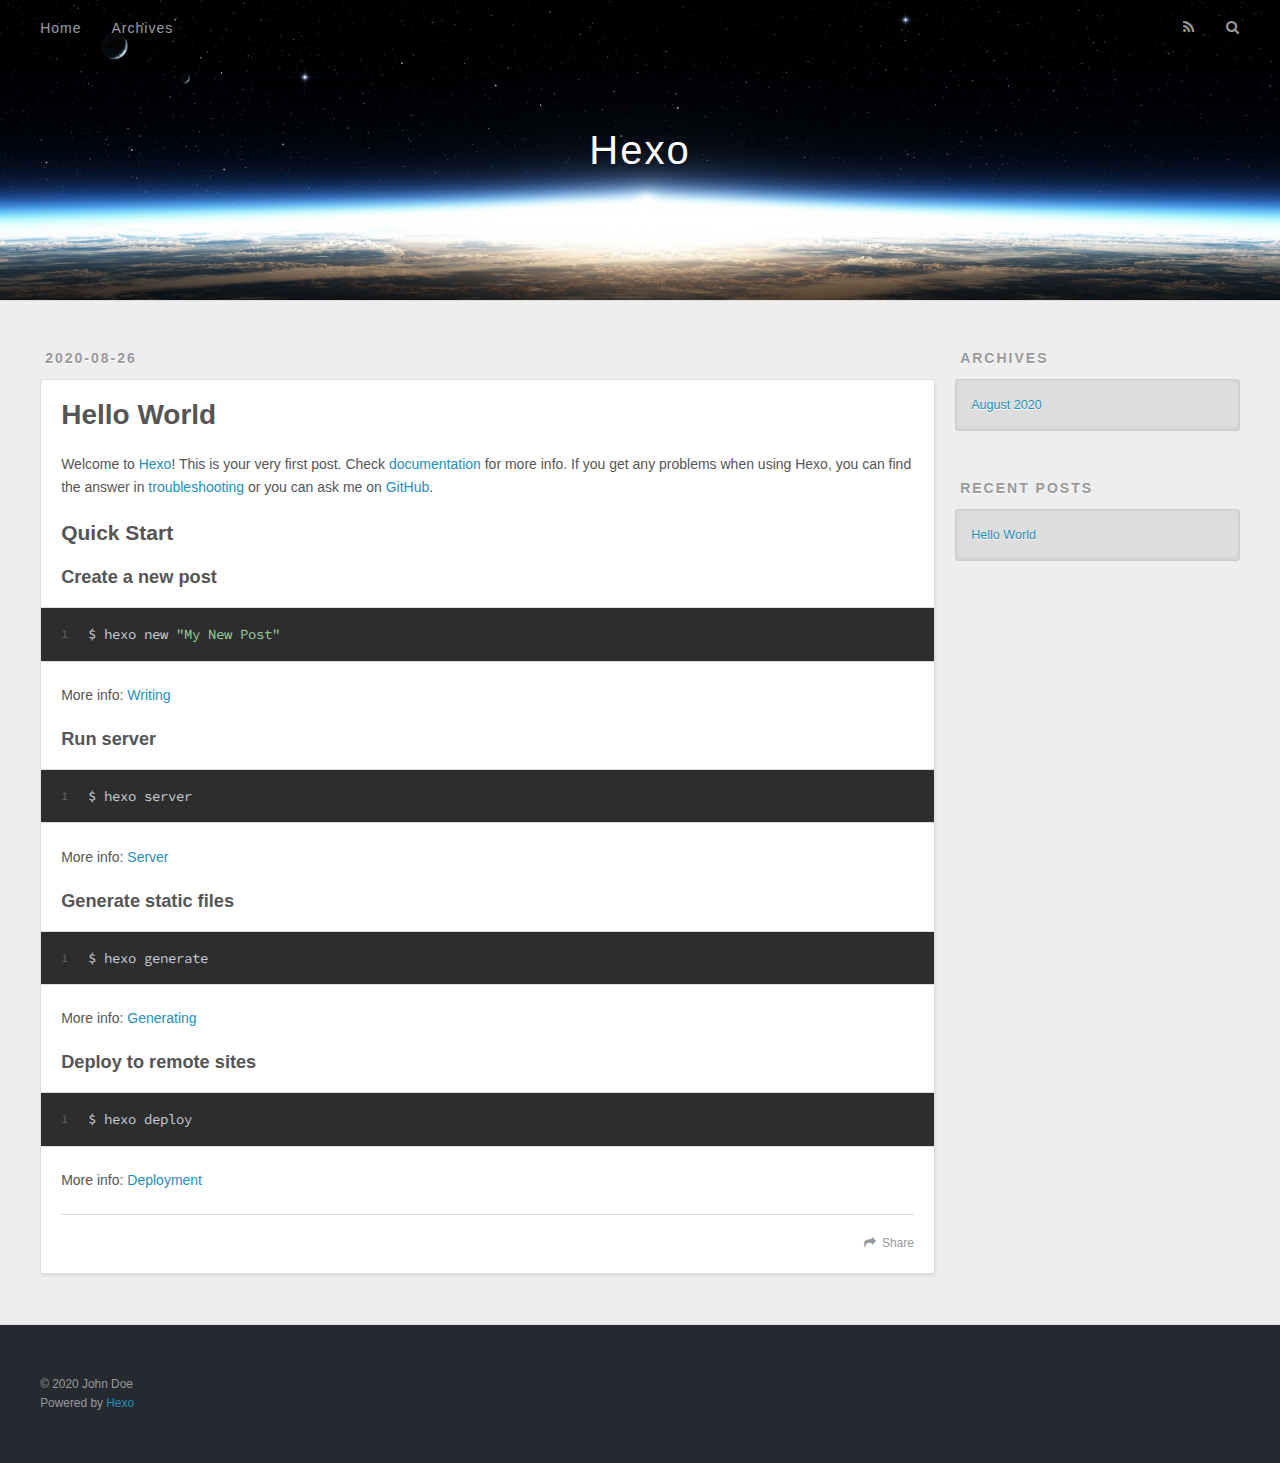
==== index.html @ cd0c2c39 "Site updated: 2020-08-26 20:37:03" ====
<!DOCTYPE html>
<html>
<head>
  <meta charset="utf-8">
  

  
  <title>Hexo</title>
  <meta name="viewport" content="width=device-width, initial-scale=1, maximum-scale=1">
  <meta property="og:type" content="website">
<meta property="og:title" content="Hexo">
<meta property="og:url" content="http://yoursite.com/index.html">
<meta property="og:site_name" content="Hexo">
<meta property="og:locale" content="en_US">
<meta property="article:author" content="John Doe">
<meta name="twitter:card" content="summary">
  
    <link rel="alternate" href="/atom.xml" title="Hexo" type="application/atom+xml">
  
  
    <link rel="icon" href="/favicon.png">
  
  
    <link href="//fonts.googleapis.com/css?family=Source+Code+Pro" rel="stylesheet" type="text/css">
  
  
<link rel="stylesheet" href="/css/style.css">

<meta name="generator" content="Hexo 5.1.1"></head>

<body>
  <div id="container">
    <div id="wrap">
      <header id="header">
  <div id="banner"></div>
  <div id="header-outer" class="outer">
    <div id="header-title" class="inner">
      <h1 id="logo-wrap">
        <a href="/" id="logo">Hexo</a>
      </h1>
      
    </div>
    <div id="header-inner" class="inner">
      <nav id="main-nav">
        <a id="main-nav-toggle" class="nav-icon"></a>
        
          <a class="main-nav-link" href="/">Home</a>
        
          <a class="main-nav-link" href="/archives">Archives</a>
        
      </nav>
      <nav id="sub-nav">
        
          <a id="nav-rss-link" class="nav-icon" href="/atom.xml" title="RSS Feed"></a>
        
        <a id="nav-search-btn" class="nav-icon" title="Search"></a>
      </nav>
      <div id="search-form-wrap">
        <form action="//google.com/search" method="get" accept-charset="UTF-8" class="search-form"><input type="search" name="q" class="search-form-input" placeholder="Search"><button type="submit" class="search-form-submit">&#xF002;</button><input type="hidden" name="sitesearch" value="http://yoursite.com"></form>
      </div>
    </div>
  </div>
</header>
      <div class="outer">
        <section id="main">
  
    <article id="post-hello-world" class="article article-type-post" itemscope itemprop="blogPost">
  <div class="article-meta">
    <a href="/2020/08/26/hello-world/" class="article-date">
  <time datetime="2020-08-26T12:21:26.437Z" itemprop="datePublished">2020-08-26</time>
</a>
    
  </div>
  <div class="article-inner">
    
    
      <header class="article-header">
        
  
    <h1 itemprop="name">
      <a class="article-title" href="/2020/08/26/hello-world/">Hello World</a>
    </h1>
  

      </header>
    
    <div class="article-entry" itemprop="articleBody">
      
        <p>Welcome to <a target="_blank" rel="noopener" href="https://hexo.io/">Hexo</a>! This is your very first post. Check <a target="_blank" rel="noopener" href="https://hexo.io/docs/">documentation</a> for more info. If you get any problems when using Hexo, you can find the answer in <a target="_blank" rel="noopener" href="https://hexo.io/docs/troubleshooting.html">troubleshooting</a> or you can ask me on <a target="_blank" rel="noopener" href="https://github.com/hexojs/hexo/issues">GitHub</a>.</p>
<h2 id="Quick-Start"><a href="#Quick-Start" class="headerlink" title="Quick Start"></a>Quick Start</h2><h3 id="Create-a-new-post"><a href="#Create-a-new-post" class="headerlink" title="Create a new post"></a>Create a new post</h3><figure class="highlight bash"><table><tr><td class="gutter"><pre><span class="line">1</span><br></pre></td><td class="code"><pre><span class="line">$ hexo new <span class="string">&quot;My New Post&quot;</span></span><br></pre></td></tr></table></figure>

<p>More info: <a target="_blank" rel="noopener" href="https://hexo.io/docs/writing.html">Writing</a></p>
<h3 id="Run-server"><a href="#Run-server" class="headerlink" title="Run server"></a>Run server</h3><figure class="highlight bash"><table><tr><td class="gutter"><pre><span class="line">1</span><br></pre></td><td class="code"><pre><span class="line">$ hexo server</span><br></pre></td></tr></table></figure>

<p>More info: <a target="_blank" rel="noopener" href="https://hexo.io/docs/server.html">Server</a></p>
<h3 id="Generate-static-files"><a href="#Generate-static-files" class="headerlink" title="Generate static files"></a>Generate static files</h3><figure class="highlight bash"><table><tr><td class="gutter"><pre><span class="line">1</span><br></pre></td><td class="code"><pre><span class="line">$ hexo generate</span><br></pre></td></tr></table></figure>

<p>More info: <a target="_blank" rel="noopener" href="https://hexo.io/docs/generating.html">Generating</a></p>
<h3 id="Deploy-to-remote-sites"><a href="#Deploy-to-remote-sites" class="headerlink" title="Deploy to remote sites"></a>Deploy to remote sites</h3><figure class="highlight bash"><table><tr><td class="gutter"><pre><span class="line">1</span><br></pre></td><td class="code"><pre><span class="line">$ hexo deploy</span><br></pre></td></tr></table></figure>

<p>More info: <a target="_blank" rel="noopener" href="https://hexo.io/docs/one-command-deployment.html">Deployment</a></p>

      
    </div>
    <footer class="article-footer">
      <a data-url="http://yoursite.com/2020/08/26/hello-world/" data-id="ckebcpu8b0000e4vh3pm4dm07" class="article-share-link">Share</a>
      
      
    </footer>
  </div>
  
</article>


  


</section>
        
          <aside id="sidebar">
  
    

  
    

  
    
  
    
  <div class="widget-wrap">
    <h3 class="widget-title">Archives</h3>
    <div class="widget">
      <ul class="archive-list"><li class="archive-list-item"><a class="archive-list-link" href="/archives/2020/08/">August 2020</a></li></ul>
    </div>
  </div>


  
    
  <div class="widget-wrap">
    <h3 class="widget-title">Recent Posts</h3>
    <div class="widget">
      <ul>
        
          <li>
            <a href="/2020/08/26/hello-world/">Hello World</a>
          </li>
        
      </ul>
    </div>
  </div>

  
</aside>
        
      </div>
      <footer id="footer">
  
  <div class="outer">
    <div id="footer-info" class="inner">
      &copy; 2020 John Doe<br>
      Powered by <a href="http://hexo.io/" target="_blank">Hexo</a>
    </div>
  </div>
</footer>
    </div>
    <nav id="mobile-nav">
  
    <a href="/" class="mobile-nav-link">Home</a>
  
    <a href="/archives" class="mobile-nav-link">Archives</a>
  
</nav>
    

<script src="//ajax.googleapis.com/ajax/libs/jquery/2.0.3/jquery.min.js"></script>


  
<link rel="stylesheet" href="/fancybox/jquery.fancybox.css">

  
<script src="/fancybox/jquery.fancybox.pack.js"></script>




<script src="/js/script.js"></script>




  </div>
</body>
</html>
---- css/style.css ----
body {
  width: 100%;
}
body:before,
body:after {
  content: "";
  display: table;
}
body:after {
  clear: both;
}
html,
body,
div,
span,
applet,
object,
iframe,
h1,
h2,
h3,
h4,
h5,
h6,
p,
blockquote,
pre,
a,
abbr,
acronym,
address,
big,
cite,
code,
del,
dfn,
em,
img,
ins,
kbd,
q,
s,
samp,
small,
strike,
strong,
sub,
sup,
tt,
var,
dl,
dt,
dd,
ol,
ul,
li,
fieldset,
form,
label,
legend,
table,
caption,
tbody,
tfoot,
thead,
tr,
th,
td {
  margin: 0;
  padding: 0;
  border: 0;
  outline: 0;
  font-weight: inherit;
  font-style: inherit;
  font-family: inherit;
  font-size: 100%;
  vertical-align: baseline;
}
body {
  line-height: 1;
  color: #000;
  background: #fff;
}
ol,
ul {
  list-style: none;
}
table {
  border-collapse: separate;
  border-spacing: 0;
  vertical-align: middle;
}
caption,
th,
td {
  text-align: left;
  font-weight: normal;
  vertical-align: middle;
}
a img {
  border: none;
}
input,
button {
  margin: 0;
  padding: 0;
}
input::-moz-focus-inner,
button::-moz-focus-inner {
  border: 0;
  padding: 0;
}
@font-face {
  font-family: FontAwesome;
  font-style: normal;
  font-weight: normal;
  src: url("fonts/fontawesome-webfont.eot?v=#4.0.3");
  src: url("fonts/fontawesome-webfont.eot?#iefix&v=#4.0.3") format("embedded-opentype"), url("fonts/fontawesome-webfont.woff?v=#4.0.3") format("woff"), url("fonts/fontawesome-webfont.ttf?v=#4.0.3") format("truetype"), url("fonts/fontawesome-webfont.svg#fontawesomeregular?v=#4.0.3") format("svg");
}
html,
body,
#container {
  height: 100%;
}
body {
  background: #eee;
  font: 14px -apple-system, BlinkMacSystemFont, "Segoe UI", "Roboto", "Oxygen", "Ubuntu", "Cantarell", "Fira Sans", "Droid Sans", "Helvetica Neue", sans-serif;
  -webkit-text-size-adjust: 100%;
}
.outer {
  max-width: 1220px;
  margin: 0 auto;
  padding: 0 20px;
}
.outer:before,
.outer:after {
  content: "";
  display: table;
}
.outer:after {
  clear: both;
}
.inner {
  display: inline;
  float: left;
  width: 98.33333333333333%;
  margin: 0 0.833333333333333%;
}
.left,
.alignleft {
  float: left;
}
.right,
.alignright {
  float: right;
}
.clear {
  clear: both;
}
#container {
  position: relative;
}
.mobile-nav-on {
  overflow: hidden;
}
#wrap {
  height: 100%;
  width: 100%;
  position: absolute;
  top: 0;
  left: 0;
  -webkit-transition: 0.2s ease-out;
  -moz-transition: 0.2s ease-out;
  -ms-transition: 0.2s ease-out;
  transition: 0.2s ease-out;
  z-index: 1;
  background: #eee;
}
.mobile-nav-on #wrap {
  left: 280px;
}
@media screen and (min-width: 768px) {
  #main {
    display: inline;
    float: left;
    width: 73.33333333333333%;
    margin: 0 0.833333333333333%;
  }
}
.article-date,
.article-category-link,
.archive-year,
.widget-title {
  text-decoration: none;
  text-transform: uppercase;
  letter-spacing: 2px;
  color: #999;
  margin-bottom: 1em;
  margin-left: 5px;
  line-height: 1em;
  text-shadow: 0 1px #fff;
  font-weight: bold;
}
.article-inner,
.archive-article-inner {
  background: #fff;
  -webkit-box-shadow: 1px 2px 3px #ddd;
  box-shadow: 1px 2px 3px #ddd;
  border: 1px solid #ddd;
  border-radius: 3px;
}
.article-entry h1,
.widget h1 {
  font-size: 2em;
}
.article-entry h2,
.widget h2 {
  font-size: 1.5em;
}
.article-entry h3,
.widget h3 {
  font-size: 1.3em;
}
.article-entry h4,
.widget h4 {
  font-size: 1.2em;
}
.article-entry h5,
.widget h5 {
  font-size: 1em;
}
.article-entry h6,
.widget h6 {
  font-size: 1em;
  color: #999;
}
.article-entry hr,
.widget hr {
  border: 1px dashed #ddd;
}
.article-entry strong,
.widget strong {
  font-weight: bold;
}
.article-entry em,
.widget em,
.article-entry cite,
.widget cite {
  font-style: italic;
}
.article-entry sup,
.widget sup,
.article-entry sub,
.widget sub {
  font-size: 0.75em;
  line-height: 0;
  position: relative;
  vertical-align: baseline;
}
.article-entry sup,
.widget sup {
  top: -0.5em;
}
.article-entry sub,
.widget sub {
  bottom: -0.2em;
}
.article-entry small,
.widget small {
  font-size: 0.85em;
}
.article-entry acronym,
.widget acronym,
.article-entry abbr,
.widget abbr {
  border-bottom: 1px dotted;
}
.article-entry ul,
.widget ul,
.article-entry ol,
.widget ol,
.article-entry dl,
.widget dl {
  margin: 0 20px;
  line-height: 1.6em;
}
.article-entry ul ul,
.widget ul ul,
.article-entry ol ul,
.widget ol ul,
.article-entry ul ol,
.widget ul ol,
.article-entry ol ol,
.widget ol ol {
  margin-top: 0;
  margin-bottom: 0;
}
.article-entry ul,
.widget ul {
  list-style: disc;
}
.article-entry ol,
.widget ol {
  list-style: decimal;
}
.article-entry dt,
.widget dt {
  font-weight: bold;
}
#header {
  height: 300px;
  position: relative;
  border-bottom: 1px solid #ddd;
}
#header:before,
#header:after {
  content: "";
  position: absolute;
  left: 0;
  right: 0;
  height: 40px;
}
#header:before {
  top: 0;
  background: -webkit-linear-gradient(rgba(0,0,0,0.2), transparent);
  background: -moz-linear-gradient(rgba(0,0,0,0.2), transparent);
  background: -ms-linear-gradient(rgba(0,0,0,0.2), transparent);
  background: linear-gradient(rgba(0,0,0,0.2), transparent);
}
#header:after {
  bottom: 0;
  background: -webkit-linear-gradient(transparent, rgba(0,0,0,0.2));
  background: -moz-linear-gradient(transparent, rgba(0,0,0,0.2));
  background: -ms-linear-gradient(transparent, rgba(0,0,0,0.2));
  background: linear-gradient(transparent, rgba(0,0,0,0.2));
}
#header-outer {
  height: 100%;
  position: relative;
}
#header-inner {
  position: relative;
  overflow: hidden;
}
#banner {
  position: absolute;
  top: 0;
  left: 0;
  width: 100%;
  height: 100%;
  background: url("images/banner.jpg") center #000;
  -webkit-background-size: cover;
  -moz-background-size: cover;
  background-size: cover;
  z-index: -1;
}
#header-title {
  text-align: center;
  height: 40px;
  position: absolute;
  top: 50%;
  left: 0;
  margin-top: -20px;
}
#logo,
#subtitle {
  text-decoration: none;
  color: #fff;
  font-weight: 300;
  text-shadow: 0 1px 4px rgba(0,0,0,0.3);
}
#logo {
  font-size: 40px;
  line-height: 40px;
  letter-spacing: 2px;
}
#subtitle {
  font-size: 16px;
  line-height: 16px;
  letter-spacing: 1px;
}
#subtitle-wrap {
  margin-top: 16px;
}
#main-nav {
  float: left;
  margin-left: -15px;
}
.nav-icon,
.main-nav-link {
  float: left;
  color: #fff;
  opacity: 0.6;
  text-decoration: none;
  text-shadow: 0 1px rgba(0,0,0,0.2);
  -webkit-transition: opacity 0.2s;
  -moz-transition: opacity 0.2s;
  -ms-transition: opacity 0.2s;
  transition: opacity 0.2s;
  display: block;
  padding: 20px 15px;
}
.nav-icon:hover,
.main-nav-link:hover {
  opacity: 1;
}
.nav-icon {
  font-family: FontAwesome;
  text-align: center;
  font-size: 14px;
  width: 14px;
  height: 14px;
  padding: 20px 15px;
  position: relative;
  cursor: pointer;
}
.main-nav-link {
  font-weight: 300;
  letter-spacing: 1px;
}
@media screen and (max-width: 479px) {
  .main-nav-link {
    display: none;
  }
}
#main-nav-toggle {
  display: none;
}
#main-nav-toggle:before {
  content: "\f0c9";
}
@media screen and (max-width: 479px) {
  #main-nav-toggle {
    display: block;
  }
}
#sub-nav {
  float: right;
  margin-right: -15px;
}
#nav-rss-link:before {
  content: "\f09e";
}
#nav-search-btn:before {
  content: "\f002";
}
#search-form-wrap {
  position: absolute;
  top: 15px;
  width: 150px;
  height: 30px;
  right: -150px;
  opacity: 0;
  -webkit-transition: 0.2s ease-out;
  -moz-transition: 0.2s ease-out;
  -ms-transition: 0.2s ease-out;
  transition: 0.2s ease-out;
}
#search-form-wrap.on {
  opacity: 1;
  right: 0;
}
@media screen and (max-width: 479px) {
  #search-form-wrap {
    width: 100%;
    right: -100%;
  }
}
.search-form {
  position: absolute;
  top: 0;
  left: 0;
  right: 0;
  background: #fff;
  padding: 5px 15px;
  border-radius: 15px;
  -webkit-box-shadow: 0 0 10px rgba(0,0,0,0.3);
  box-shadow: 0 0 10px rgba(0,0,0,0.3);
}
.search-form-input {
  border: none;
  background: none;
  color: #555;
  width: 100%;
  font: 13px -apple-system, BlinkMacSystemFont, "Segoe UI", "Roboto", "Oxygen", "Ubuntu", "Cantarell", "Fira Sans", "Droid Sans", "Helvetica Neue", sans-serif;
  outline: none;
}
.search-form-input::-webkit-search-results-decoration,
.search-form-input::-webkit-search-cancel-button {
  -webkit-appearance: none;
}
.search-form-submit {
  position: absolute;
  top: 50%;
  right: 10px;
  margin-top: -7px;
  font: 13px FontAwesome;
  border: none;
  background: none;
  color: #bbb;
  cursor: pointer;
}
.search-form-submit:hover,
.search-form-submit:focus {
  color: #777;
}
.article {
  margin: 50px 0;
}
.article-inner {
  overflow: hidden;
}
.article-meta:before,
.article-meta:after {
  content: "";
  display: table;
}
.article-meta:after {
  clear: both;
}
.article-date {
  float: left;
}
.article-category {
  float: left;
  line-height: 1em;
  color: #ccc;
  text-shadow: 0 1px #fff;
  margin-left: 8px;
}
.article-category:before {
  content: "\2022";
}
.article-category-link {
  margin: 0 12px 1em;
}
.article-header {
  padding: 20px 20px 0;
}
.article-title {
  text-decoration: none;
  font-size: 2em;
  font-weight: bold;
  color: #555;
  line-height: 1.1em;
  -webkit-transition: color 0.2s;
  -moz-transition: color 0.2s;
  -ms-transition: color 0.2s;
  transition: color 0.2s;
}
a.article-title:hover {
  color: #258fb8;
}
.article-entry {
  color: #555;
  padding: 0 20px;
}
.article-entry:before,
.article-entry:after {
  content: "";
  display: table;
}
.article-entry:after {
  clear: both;
}
.article-entry p,
.article-entry table {
  line-height: 1.6em;
  margin: 1.6em 0;
}
.article-entry h1,
.article-entry h2,
.article-entry h3,
.article-entry h4,
.article-entry h5,
.article-entry h6 {
  font-weight: bold;
}
.article-entry h1,
.article-entry h2,
.article-entry h3,
.article-entry h4,
.article-entry h5,
.article-entry h6 {
  line-height: 1.1em;
  margin: 1.1em 0;
}
.article-entry a {
  color: #258fb8;
  text-decoration: none;
}
.article-entry a:hover {
  text-decoration: underline;
}
.article-entry ul,
.article-entry ol,
.article-entry dl {
  margin-top: 1.6em;
  margin-bottom: 1.6em;
}
.article-entry img,
.article-entry video {
  max-width: 100%;
  height: auto;
  display: block;
  margin: auto;
}
.article-entry iframe {
  border: none;
}
.article-entry table {
  width: 100%;
  border-collapse: collapse;
  border-spacing: 0;
}
.article-entry th {
  font-weight: bold;
  border-bottom: 3px solid #ddd;
  padding-bottom: 0.5em;
}
.article-entry td {
  border-bottom: 1px solid #ddd;
  padding: 10px 0;
}
.article-entry blockquote {
  font-family: Georgia, "Times New Roman", serif;
  font-size: 1.4em;
  margin: 1.6em 20px;
  text-align: center;
}
.article-entry blockquote footer {
  font-size: 14px;
  margin: 1.6em 0;
  font-family: -apple-system, BlinkMacSystemFont, "Segoe UI", "Roboto", "Oxygen", "Ubuntu", "Cantarell", "Fira Sans", "Droid Sans", "Helvetica Neue", sans-serif;
}
.article-entry blockquote footer cite:before {
  content: "—";
  padding: 0 0.5em;
}
.article-entry .pullquote {
  text-align: left;
  width: 45%;
  margin: 0;
}
.article-entry .pullquote.left {
  margin-left: 0.5em;
  margin-right: 1em;
}
.article-entry .pullquote.right {
  margin-right: 0.5em;
  margin-left: 1em;
}
.article-entry .caption {
  color: #999;
  display: block;
  font-size: 0.9em;
  margin-top: 0.5em;
  position: relative;
  text-align: center;
}
.article-entry .video-container {
  position: relative;
  padding-top: 56.25%;
  height: 0;
  overflow: hidden;
}
.article-entry .video-container iframe,
.article-entry .video-container object,
.article-entry .video-container embed {
  position: absolute;
  top: 0;
  left: 0;
  width: 100%;
  height: 100%;
  margin-top: 0;
}
.article-more-link a {
  display: inline-block;
  line-height: 1em;
  padding: 6px 15px;
  border-radius: 15px;
  background: #eee;
  color: #999;
  text-shadow: 0 1px #fff;
  text-decoration: none;
}
.article-more-link a:hover {
  background: #258fb8;
  color: #fff;
  text-decoration: none;
  text-shadow: 0 1px #1e7293;
}
.article-footer {
  font-size: 0.85em;
  line-height: 1.6em;
  border-top: 1px solid #ddd;
  padding-top: 1.6em;
  margin: 0 20px 20px;
}
.article-footer:before,
.article-footer:after {
  content: "";
  display: table;
}
.article-footer:after {
  clear: both;
}
.article-footer a {
  color: #999;
  text-decoration: none;
}
.article-footer a:hover {
  color: #555;
}
.article-tag-list-item {
  float: left;
  margin-right: 10px;
}
.article-tag-list-link:before {
  content: "#";
}
.article-comment-link {
  float: right;
}
.article-comment-link:before {
  content: "\f075";
  font-family: FontAwesome;
  padding-right: 8px;
}
.article-share-link {
  cursor: pointer;
  float: right;
  margin-left: 20px;
}
.article-share-link:before {
  content: "\f064";
  font-family: FontAwesome;
  padding-right: 6px;
}
#article-nav {
  position: relative;
}
#article-nav:before,
#article-nav:after {
  content: "";
  display: table;
}
#article-nav:after {
  clear: both;
}
@media screen and (min-width: 768px) {
  #article-nav {
    margin: 50px 0;
  }
  #article-nav:before {
    width: 8px;
    height: 8px;
    position: absolute;
    top: 50%;
    left: 50%;
    margin-top: -4px;
    margin-left: -4px;
    content: "";
    border-radius: 50%;
    background: #ddd;
    -webkit-box-shadow: 0 1px 2px #fff;
    box-shadow: 0 1px 2px #fff;
  }
}
.article-nav-link-wrap {
  text-decoration: none;
  text-shadow: 0 1px #fff;
  color: #999;
  -webkit-box-sizing: border-box;
  -moz-box-sizing: border-box;
  box-sizing: border-box;
  margin-top: 50px;
  text-align: center;
  display: block;
}
.article-nav-link-wrap:hover {
  color: #555;
}
@media screen and (min-width: 768px) {
  .article-nav-link-wrap {
    width: 50%;
    margin-top: 0;
  }
}
@media screen and (min-width: 768px) {
  #article-nav-newer {
    float: left;
    text-align: right;
    padding-right: 20px;
  }
}
@media screen and (min-width: 768px) {
  #article-nav-older {
    float: right;
    text-align: left;
    padding-left: 20px;
  }
}
.article-nav-caption {
  text-transform: uppercase;
  letter-spacing: 2px;
  color: #ddd;
  line-height: 1em;
  font-weight: bold;
}
#article-nav-newer .article-nav-caption {
  margin-right: -2px;
}
.article-nav-title {
  font-size: 0.85em;
  line-height: 1.6em;
  margin-top: 0.5em;
}
.article-share-box {
  position: absolute;
  display: none;
  background: #fff;
  -webkit-box-shadow: 1px 2px 10px rgba(0,0,0,0.2);
  box-shadow: 1px 2px 10px rgba(0,0,0,0.2);
  border-radius: 3px;
  margin-left: -145px;
  overflow: hidden;
  z-index: 1;
}
.article-share-box.on {
  display: block;
}
.article-share-input {
  width: 100%;
  background: none;
  -webkit-box-sizing: border-box;
  -moz-box-sizing: border-box;
  box-sizing: border-box;
  font: 14px -apple-system, BlinkMacSystemFont, "Segoe UI", "Roboto", "Oxygen", "Ubuntu", "Cantarell", "Fira Sans", "Droid Sans", "Helvetica Neue", sans-serif;
  padding: 0 15px;
  color: #555;
  outline: none;
  border: 1px solid #ddd;
  border-radius: 3px 3px 0 0;
  height: 36px;
  line-height: 36px;
}
.article-share-links {
  background: #eee;
}
.article-share-links:before,
.article-share-links:after {
  content: "";
  display: table;
}
.article-share-links:after {
  clear: both;
}
.article-share-twitter,
.article-share-facebook,
.article-share-pinterest,
.article-share-google {
  width: 50px;
  height: 36px;
  display: block;
  float: left;
  position: relative;
  color: #999;
  text-shadow: 0 1px #fff;
}
.article-share-twitter:before,
.article-share-facebook:before,
.article-share-pinterest:before,
.article-share-google:before {
  font-size: 20px;
  font-family: FontAwesome;
  width: 20px;
  height: 20px;
  position: absolute;
  top: 50%;
  left: 50%;
  margin-top: -10px;
  margin-left: -10px;
  text-align: center;
}
.article-share-twitter:hover,
.article-share-facebook:hover,
.article-share-pinterest:hover,
.article-share-google:hover {
  color: #fff;
}
.article-share-twitter:before {
  content: "\f099";
}
.article-share-twitter:hover {
  background: #00aced;
  text-shadow: 0 1px #008abe;
}
.article-share-facebook:before {
  content: "\f09a";
}
.article-share-facebook:hover {
  background: #3b5998;
  text-shadow: 0 1px #2f477a;
}
.article-share-pinterest:before {
  content: "\f0d2";
}
.article-share-pinterest:hover {
  background: #cb2027;
  text-shadow: 0 1px #a21a1f;
}
.article-share-google:before {
  content: "\f0d5";
}
.article-share-google:hover {
  background: #dd4b39;
  text-shadow: 0 1px #be3221;
}
.article-gallery {
  background: #000;
  position: relative;
}
.article-gallery-photos {
  position: relative;
  overflow: hidden;
}
.article-gallery-img {
  display: none;
  max-width: 100%;
}
.article-gallery-img:first-child {
  display: block;
}
.article-gallery-img.loaded {
  position: absolute;
  display: block;
}
.article-gallery-img img {
  display: block;
  max-width: 100%;
  margin: 0 auto;
}
#comments {
  background: #fff;
  -webkit-box-shadow: 1px 2px 3px #ddd;
  box-shadow: 1px 2px 3px #ddd;
  padding: 20px;
  border: 1px solid #ddd;
  border-radius: 3px;
  margin: 50px 0;
}
#comments a {
  color: #258fb8;
}
.archives-wrap {
  margin: 50px 0;
}
.archives:before,
.archives:after {
  content: "";
  display: table;
}
.archives:after {
  clear: both;
}
.archive-year-wrap {
  margin-bottom: 1em;
}
.archives {
  -webkit-column-gap: 10px;
  -moz-column-gap: 10px;
  column-gap: 10px;
}
@media screen and (min-width: 480px) and (max-width: 767px) {
  .archives {
    -webkit-column-count: 2;
    -moz-column-count: 2;
    column-count: 2;
  }
}
@media screen and (min-width: 768px) {
  .archives {
    -webkit-column-count: 3;
    -moz-column-count: 3;
    column-count: 3;
  }
}
.archive-article {
  -webkit-column-break-inside: avoid;
  page-break-inside: avoid;
  overflow: hidden;
  break-inside: avoid-column;
}
.archive-article-inner {
  padding: 10px;
  margin-bottom: 15px;
}
.archive-article-title {
  text-decoration: none;
  font-weight: bold;
  color: #555;
  -webkit-transition: color 0.2s;
  -moz-transition: color 0.2s;
  -ms-transition: color 0.2s;
  transition: color 0.2s;
  line-height: 1.6em;
}
.archive-article-title:hover {
  color: #258fb8;
}
.archive-article-footer {
  margin-top: 1em;
}
.archive-article-date {
  color: #999;
  text-decoration: none;
  font-size: 0.85em;
  line-height: 1em;
  margin-bottom: 0.5em;
  display: block;
}
#page-nav {
  margin: 50px auto;
  background: #fff;
  -webkit-box-shadow: 1px 2px 3px #ddd;
  box-shadow: 1px 2px 3px #ddd;
  border: 1px solid #ddd;
  border-radius: 3px;
  text-align: center;
  color: #999;
  overflow: hidden;
}
#page-nav:before,
#page-nav:after {
  content: "";
  display: table;
}
#page-nav:after {
  clear: both;
}
#page-nav a,
#page-nav span {
  padding: 10px 20px;
  line-height: 1;
  height: 2ex;
}
#page-nav a {
  color: #999;
  text-decoration: none;
}
#page-nav a:hover {
  background: #999;
  color: #fff;
}
#page-nav .prev {
  float: left;
}
#page-nav .next {
  float: right;
}
#page-nav .page-number {
  display: inline-block;
}
@media screen and (max-width: 479px) {
  #page-nav .page-number {
    display: none;
  }
}
#page-nav .current {
  color: #555;
  font-weight: bold;
}
#page-nav .space {
  color: #ddd;
}
#footer {
  background: #262a30;
  padding: 50px 0;
  border-top: 1px solid #ddd;
  color: #999;
}
#footer a {
  color: #258fb8;
  text-decoration: none;
}
#footer a:hover {
  text-decoration: underline;
}
#footer-info {
  line-height: 1.6em;
  font-size: 0.85em;
}
.article-entry pre,
.article-entry .highlight {
  background: #2d2d2d;
  margin: 0 -20px;
  padding: 15px 20px;
  border-style: solid;
  border-color: #ddd;
  border-width: 1px 0;
  overflow: auto;
  color: #ccc;
  line-height: 22.400000000000002px;
}
.article-entry .highlight .gutter pre,
.article-entry .gist .gist-file .gist-data .line-numbers {
  color: #666;
  font-size: 0.85em;
}
.article-entry pre,
.article-entry code {
  font-family: "Source Code Pro", Consolas, Monaco, Menlo, Consolas, monospace;
}
.article-entry code {
  background: #eee;
  text-shadow: 0 1px #fff;
  padding: 0 0.3em;
}
.article-entry pre code {
  background: none;
  text-shadow: none;
  padding: 0;
}
.article-entry .highlight pre {
  border: none;
  margin: 0;
  padding: 0;
}
.article-entry .highlight table {
  margin: 0;
  width: auto;
}
.article-entry .highlight td {
  border: none;
  padding: 0;
}
.article-entry .highlight figcaption {
  font-size: 0.85em;
  color: #999;
  line-height: 1em;
  margin-bottom: 1em;
}
.article-entry .highlight figcaption:before,
.article-entry .highlight figcaption:after {
  content: "";
  display: table;
}
.article-entry .highlight figcaption:after {
  clear: both;
}
.article-entry .highlight figcaption a {
  float: right;
}
.article-entry .highlight .gutter pre {
  text-align: right;
  padding-right: 20px;
}
.article-entry .highlight .line {
  height: 22.400000000000002px;
}
.article-entry .highlight .line.marked {
  background: #515151;
}
.article-entry .gist {
  margin: 0 -20px;
  border-style: solid;
  border-color: #ddd;
  border-width: 1px 0;
  background: #2d2d2d;
  padding: 15px 20px 15px 0;
}
.article-entry .gist .gist-file {
  border: none;
  font-family: "Source Code Pro", Consolas, Monaco, Menlo, Consolas, monospace;
  margin: 0;
}
.article-entry .gist .gist-file .gist-data {
  background: none;
  border: none;
}
.article-entry .gist .gist-file .gist-data .line-numbers {
  background: none;
  border: none;
  padding: 0 20px 0 0;
}
.article-entry .gist .gist-file .gist-data .line-data {
  padding: 0 !important;
}
.article-entry .gist .gist-file .highlight {
  margin: 0;
  padding: 0;
  border: none;
}
.article-entry .gist .gist-file .gist-meta {
  background: #2d2d2d;
  color: #999;
  font: 0.85em -apple-system, BlinkMacSystemFont, "Segoe UI", "Roboto", "Oxygen", "Ubuntu", "Cantarell", "Fira Sans", "Droid Sans", "Helvetica Neue", sans-serif;
  text-shadow: 0 0;
  padding: 0;
  margin-top: 1em;
  margin-left: 20px;
}
.article-entry .gist .gist-file .gist-meta a {
  color: #258fb8;
  font-weight: normal;
}
.article-entry .gist .gist-file .gist-meta a:hover {
  text-decoration: underline;
}
pre .comment,
pre .title {
  color: #999;
}
pre .variable,
pre .attribute,
pre .tag,
pre .regexp,
pre .ruby .constant,
pre .xml .tag .title,
pre .xml .pi,
pre .xml .doctype,
pre .html .doctype,
pre .css .id,
pre .css .class,
pre .css .pseudo {
  color: #f2777a;
}
pre .number,
pre .preprocessor,
pre .built_in,
pre .literal,
pre .params,
pre .constant {
  color: #f99157;
}
pre .class,
pre .ruby .class .title,
pre .css .rules .attribute {
  color: #9c9;
}
pre .string,
pre .value,
pre .inheritance,
pre .header,
pre .ruby .symbol,
pre .xml .cdata {
  color: #9c9;
}
pre .css .hexcolor {
  color: #6cc;
}
pre .function,
pre .python .decorator,
pre .python .title,
pre .ruby .function .title,
pre .ruby .title .keyword,
pre .perl .sub,
pre .javascript .title,
pre .coffeescript .title {
  color: #69c;
}
pre .keyword,
pre .javascript .function {
  color: #c9c;
}
@media screen and (max-width: 479px) {
  #mobile-nav {
    position: absolute;
    top: 0;
    left: 0;
    width: 280px;
    height: 100%;
    background: #191919;
    border-right: 1px solid #fff;
  }
}
@media screen and (max-width: 479px) {
  .mobile-nav-link {
    display: block;
    color: #999;
    text-decoration: none;
    padding: 15px 20px;
    font-weight: bold;
  }
  .mobile-nav-link:hover {
    color: #fff;
  }
}
@media screen and (min-width: 768px) {
  #sidebar {
    display: inline;
    float: left;
    width: 23.333333333333332%;
    margin: 0 0.833333333333333%;
  }
}
.widget-wrap {
  margin: 50px 0;
}
.widget {
  color: #777;
  text-shadow: 0 1px #fff;
  background: #ddd;
  -webkit-box-shadow: 0 -1px 4px #ccc inset;
  box-shadow: 0 -1px 4px #ccc inset;
  border: 1px solid #ccc;
  padding: 15px;
  border-radius: 3px;
}
.widget a {
  color: #258fb8;
  text-decoration: none;
}
.widget a:hover {
  text-decoration: underline;
}
.widget ul ul,
.widget ol ul,
.widget dl ul,
.widget ul ol,
.widget ol ol,
.widget dl ol,
.widget ul dl,
.widget ol dl,
.widget dl dl {
  margin-left: 15px;
  list-style: disc;
}
.widget {
  line-height: 1.6em;
  word-wrap: break-word;
  font-size: 0.9em;
}
.widget ul,
.widget ol {
  list-style: none;
  margin: 0;
}
.widget ul ul,
.widget ol ul,
.widget ul ol,
.widget ol ol {
  margin: 0 20px;
}
.widget ul ul,
.widget ol ul {
  list-style: disc;
}
.widget ul ol,
.widget ol ol {
  list-style: decimal;
}
.category-list-count,
.tag-list-count,
.archive-list-count {
  padding-left: 5px;
  color: #999;
  font-size: 0.85em;
}
.category-list-count:before,
.tag-list-count:before,
.archive-list-count:before {
  content: "(";
}
.category-list-count:after,
.tag-list-count:after,
.archive-list-count:after {
  content: ")";
}
.tagcloud a {
  margin-right: 5px;
  display: inline-block;
}
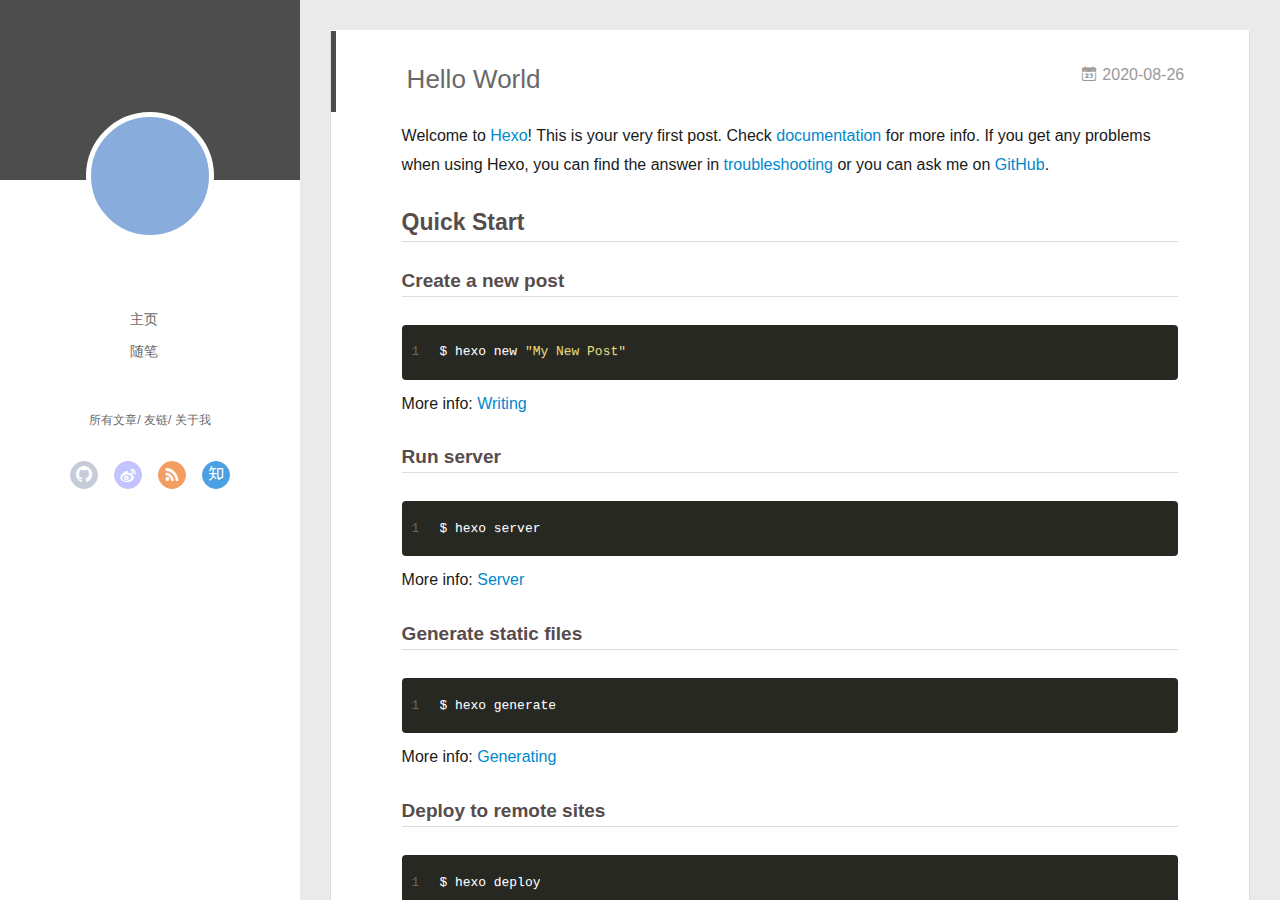
==== commit bfa9393e: "Site updated: 2020-08-28 17:39:43" ====
--- a/index.html
+++ b/index.html
@@ -3,8 +3,9 @@
 <head>
   <meta charset="utf-8">
   
-
-  
+  <meta name="renderer" content="webkit">
+  <meta http-equiv="X-UA-Compatible" content="IE=edge" >
+  <link rel="dns-prefetch" href="http://yoursite.com">
   <title>Hexo</title>
   <meta name="viewport" content="width=device-width, initial-scale=1, maximum-scale=1">
   <meta property="og:type" content="website">
@@ -15,64 +16,144 @@
 <meta property="article:author" content="John Doe">
 <meta name="twitter:card" content="summary">
   
-    <link rel="alternate" href="/atom.xml" title="Hexo" type="application/atom+xml">
+    <link rel="alternative" href="/atom.xml" title="Hexo" type="application/atom+xml">
   
   
     <link rel="icon" href="/favicon.png">
   
-  
-    <link href="//fonts.googleapis.com/css?family=Source+Code+Pro" rel="stylesheet" type="text/css">
-  
-  
-<link rel="stylesheet" href="/css/style.css">
+  <link rel="stylesheet" type="text/css" href="/./main.0cf68a.css">
+  <style type="text/css">
+  
+    #container.show {
+      background: linear-gradient(200deg,#a0cfe4,#e8c37e);
+    }
+  </style>
+  
+
+  
 
 <meta name="generator" content="Hexo 5.1.1"></head>
 
 <body>
-  <div id="container">
-    <div id="wrap">
-      <header id="header">
-  <div id="banner"></div>
-  <div id="header-outer" class="outer">
-    <div id="header-title" class="inner">
-      <h1 id="logo-wrap">
-        <a href="/" id="logo">Hexo</a>
-      </h1>
-      
-    </div>
-    <div id="header-inner" class="inner">
-      <nav id="main-nav">
-        <a id="main-nav-toggle" class="nav-icon"></a>
-        
-          <a class="main-nav-link" href="/">Home</a>
-        
-          <a class="main-nav-link" href="/archives">Archives</a>
-        
-      </nav>
-      <nav id="sub-nav">
-        
-          <a id="nav-rss-link" class="nav-icon" href="/atom.xml" title="RSS Feed"></a>
-        
-        <a id="nav-search-btn" class="nav-icon" title="Search"></a>
-      </nav>
-      <div id="search-form-wrap">
-        <form action="//google.com/search" method="get" accept-charset="UTF-8" class="search-form"><input type="search" name="q" class="search-form-input" placeholder="Search"><button type="submit" class="search-form-submit">&#xF002;</button><input type="hidden" name="sitesearch" value="http://yoursite.com"></form>
-      </div>
-    </div>
-  </div>
-</header>
-      <div class="outer">
-        <section id="main">
-  
-    <article id="post-hello-world" class="article article-type-post" itemscope itemprop="blogPost">
-  <div class="article-meta">
-    <a href="/2020/08/26/hello-world/" class="article-date">
-  <time datetime="2020-08-26T12:21:26.437Z" itemprop="datePublished">2020-08-26</time>
-</a>
-    
-  </div>
+  <div id="container" q-class="show:isCtnShow">
+    <canvas id="anm-canvas" class="anm-canvas"></canvas>
+    <div class="left-col" q-class="show:isShow">
+      
+<div class="overlay" style="background: #4d4d4d"></div>
+<div class="intrude-less">
+	<header id="header" class="inner">
+		<a href="/" class="profilepic">
+			<img src="" class="js-avatar">
+		</a>
+		<hgroup>
+		  <h1 class="header-author"><a href="/"></a></h1>
+		</hgroup>
+		
+
+		<nav class="header-menu">
+			<ul>
+			
+				<li><a href="/">主页</a></li>
+	        
+				<li><a href="/tags/%E9%9A%8F%E7%AC%94/">随笔</a></li>
+	        
+			</ul>
+		</nav>
+		<nav class="header-smart-menu">
+    		
+    			
+    			<a q-on="click: openSlider(e, 'innerArchive')" href="javascript:void(0)">所有文章</a>
+    			
+            
+    			
+    			<a q-on="click: openSlider(e, 'friends')" href="javascript:void(0)">友链</a>
+    			
+            
+    			
+    			<a q-on="click: openSlider(e, 'aboutme')" href="javascript:void(0)">关于我</a>
+    			
+            
+		</nav>
+		<nav class="header-nav">
+			<div class="social">
+				
+					<a class="github" target="_blank" href="#" title="github"><i class="icon-github"></i></a>
+		        
+					<a class="weibo" target="_blank" href="#" title="weibo"><i class="icon-weibo"></i></a>
+		        
+					<a class="rss" target="_blank" href="#" title="rss"><i class="icon-rss"></i></a>
+		        
+					<a class="zhihu" target="_blank" href="#" title="zhihu"><i class="icon-zhihu"></i></a>
+		        
+			</div>
+		</nav>
+	</header>		
+</div>
+
+    </div>
+    <div class="mid-col" q-class="show:isShow,hide:isShow|isFalse">
+      
+<nav id="mobile-nav">
+  	<div class="overlay js-overlay" style="background: #4d4d4d"></div>
+	<div class="btnctn js-mobile-btnctn">
+  		<div class="slider-trigger list" q-on="click: openSlider(e)"><i class="icon icon-sort"></i></div>
+	</div>
+	<div class="intrude-less">
+		<header id="header" class="inner">
+			<div class="profilepic">
+				<img src="" class="js-avatar">
+			</div>
+			<hgroup>
+			  <h1 class="header-author js-header-author"></h1>
+			</hgroup>
+			
+			
+			
+				
+			
+				
+			
+			
+			
+			<nav class="header-nav">
+				<div class="social">
+					
+						<a class="github" target="_blank" href="#" title="github"><i class="icon-github"></i></a>
+			        
+						<a class="weibo" target="_blank" href="#" title="weibo"><i class="icon-weibo"></i></a>
+			        
+						<a class="rss" target="_blank" href="#" title="rss"><i class="icon-rss"></i></a>
+			        
+						<a class="zhihu" target="_blank" href="#" title="zhihu"><i class="icon-zhihu"></i></a>
+			        
+				</div>
+			</nav>
+
+			<nav class="header-menu js-header-menu">
+				<ul style="width: 50%">
+				
+				
+					<li style="width: 50%"><a href="/">主页</a></li>
+		        
+					<li style="width: 50%"><a href="/tags/%E9%9A%8F%E7%AC%94/">随笔</a></li>
+		        
+				</ul>
+			</nav>
+		</header>				
+	</div>
+	<div class="mobile-mask" style="display:none" q-show="isShow"></div>
+</nav>
+
+      <div id="wrapper" class="body-wrap">
+        <div class="menu-l">
+          <div class="canvas-wrap">
+            <canvas data-colors="#eaeaea" data-sectionHeight="100" data-contentId="js-content" id="myCanvas1" class="anm-canvas"></canvas>
+          </div>
+          <div id="js-content" class="content-ll">
+            
+  
+    <article id="post-hello-world" class="article article-type-post  article-index" itemscope itemprop="blogPost">
   <div class="article-inner">
-    
     
       <header class="article-header">
         
@@ -82,6 +163,11 @@
     </h1>
   
 
+        
+        <a href="/2020/08/26/hello-world/" class="archive-article-date">
+  	<time datetime="2020-08-26T12:21:26.437Z" itemprop="datePublished"><i class="icon-calendar icon"></i>2020-08-26</time>
+</a>
+        
       </header>
     
     <div class="article-entry" itemprop="articleBody">
@@ -101,96 +187,292 @@
 <p>More info: <a target="_blank" rel="noopener" href="https://hexo.io/docs/one-command-deployment.html">Deployment</a></p>
 
       
-    </div>
-    <footer class="article-footer">
-      <a data-url="http://yoursite.com/2020/08/26/hello-world/" data-id="ckebcpu8b0000e4vh3pm4dm07" class="article-share-link">Share</a>
-      
-      
-    </footer>
+
+      
+    </div>
+    <div class="article-info article-info-index">
+      
+      
+      
+
+      
+        <p class="article-more-link">
+          <a class="article-more-a" href="/2020/08/26/hello-world/">展开全文 >></a>
+        </p>
+      
+
+      
+      <div class="clearfix"></div>
+    </div>
   </div>
-  
 </article>
 
-
-  
-
-
-</section>
-        
-          <aside id="sidebar">
-  
-    
-
-  
-    
-
-  
-    
-  
-    
-  <div class="widget-wrap">
-    <h3 class="widget-title">Archives</h3>
-    <div class="widget">
-      <ul class="archive-list"><li class="archive-list-item"><a class="archive-list-link" href="/archives/2020/08/">August 2020</a></li></ul>
-    </div>
-  </div>
-
-
-  
-    
-  <div class="widget-wrap">
-    <h3 class="widget-title">Recent Posts</h3>
-    <div class="widget">
-      <ul>
-        
-          <li>
-            <a href="/2020/08/26/hello-world/">Hello World</a>
-          </li>
-        
-      </ul>
-    </div>
-  </div>
-
-  
+<aside class="wrap-side-operation">
+    <div class="mod-side-operation">
+        
+        <div class="jump-container" id="js-jump-container" style="display:none;">
+            <a href="javascript:void(0)" class="mod-side-operation__jump-to-top">
+                <i class="icon-font icon-back"></i>
+            </a>
+            <div id="js-jump-plan-container" class="jump-plan-container" style="top: -11px;">
+                <i class="icon-font icon-plane jump-plane"></i>
+            </div>
+        </div>
+        
+        
+    </div>
 </aside>
-        
+
+
+
+
+  
+  
+
+
+          </div>
+        </div>
       </div>
       <footer id="footer">
-  
   <div class="outer">
-    <div id="footer-info" class="inner">
-      &copy; 2020 John Doe<br>
-      Powered by <a href="http://hexo.io/" target="_blank">Hexo</a>
+    <div id="footer-info">
+    	<div class="footer-left">
+    		&copy; 2020 John Doe
+    	</div>
+      	<div class="footer-right">
+      		<a href="http://hexo.io/" target="_blank">Hexo</a>  Theme <a href="https://github.com/litten/hexo-theme-yilia" target="_blank">Yilia</a> by Litten
+      	</div>
     </div>
   </div>
 </footer>
     </div>
-    <nav id="mobile-nav">
-  
-    <a href="/" class="mobile-nav-link">Home</a>
-  
-    <a href="/archives" class="mobile-nav-link">Archives</a>
-  
-</nav>
-    
-
-<script src="//ajax.googleapis.com/ajax/libs/jquery/2.0.3/jquery.min.js"></script>
-
-
-  
-<link rel="stylesheet" href="/fancybox/jquery.fancybox.css">
-
-  
-<script src="/fancybox/jquery.fancybox.pack.js"></script>
-
-
-
-
-<script src="/js/script.js"></script>
-
-
-
-
+    <script>
+	var yiliaConfig = {
+		mathjax: false,
+		isHome: true,
+		isPost: false,
+		isArchive: false,
+		isTag: false,
+		isCategory: false,
+		open_in_new: false,
+		toc_hide_index: true,
+		root: "/",
+		innerArchive: true,
+		showTags: false
+	}
+</script>
+
+<script>!function(t){function n(e){if(r[e])return r[e].exports;var i=r[e]={exports:{},id:e,loaded:!1};return t[e].call(i.exports,i,i.exports,n),i.loaded=!0,i.exports}var r={};n.m=t,n.c=r,n.p="./",n(0)}([function(t,n,r){r(195),t.exports=r(191)},function(t,n,r){var e=r(3),i=r(52),o=r(27),u=r(28),c=r(53),f="prototype",a=function(t,n,r){var s,l,h,v,p=t&a.F,d=t&a.G,y=t&a.S,g=t&a.P,b=t&a.B,m=d?e:y?e[n]||(e[n]={}):(e[n]||{})[f],x=d?i:i[n]||(i[n]={}),w=x[f]||(x[f]={});d&&(r=n);for(s in r)l=!p&&m&&void 0!==m[s],h=(l?m:r)[s],v=b&&l?c(h,e):g&&"function"==typeof h?c(Function.call,h):h,m&&u(m,s,h,t&a.U),x[s]!=h&&o(x,s,v),g&&w[s]!=h&&(w[s]=h)};e.core=i,a.F=1,a.G=2,a.S=4,a.P=8,a.B=16,a.W=32,a.U=64,a.R=128,t.exports=a},function(t,n,r){var e=r(6);t.exports=function(t){if(!e(t))throw TypeError(t+" is not an object!");return t}},function(t,n){var r=t.exports="undefined"!=typeof window&&window.Math==Math?window:"undefined"!=typeof self&&self.Math==Math?self:Function("return this")();"number"==typeof __g&&(__g=r)},function(t,n){t.exports=function(t){try{return!!t()}catch(t){return!0}}},function(t,n){var r=t.exports="undefined"!=typeof window&&window.Math==Math?window:"undefined"!=typeof self&&self.Math==Math?self:Function("return this")();"number"==typeof __g&&(__g=r)},function(t,n){t.exports=function(t){return"object"==typeof t?null!==t:"function"==typeof t}},function(t,n,r){var e=r(126)("wks"),i=r(76),o=r(3).Symbol,u="function"==typeof o;(t.exports=function(t){return e[t]||(e[t]=u&&o[t]||(u?o:i)("Symbol."+t))}).store=e},function(t,n){var r={}.hasOwnProperty;t.exports=function(t,n){return r.call(t,n)}},function(t,n,r){var e=r(94),i=r(33);t.exports=function(t){return e(i(t))}},function(t,n,r){t.exports=!r(4)(function(){return 7!=Object.defineProperty({},"a",{get:function(){return 7}}).a})},function(t,n,r){var e=r(2),i=r(167),o=r(50),u=Object.defineProperty;n.f=r(10)?Object.defineProperty:function(t,n,r){if(e(t),n=o(n,!0),e(r),i)try{return u(t,n,r)}catch(t){}if("get"in r||"set"in r)throw TypeError("Accessors not supported!");return"value"in r&&(t[n]=r.value),t}},function(t,n,r){t.exports=!r(18)(function(){return 7!=Object.defineProperty({},"a",{get:function(){return 7}}).a})},function(t,n,r){var e=r(14),i=r(22);t.exports=r(12)?function(t,n,r){return e.f(t,n,i(1,r))}:function(t,n,r){return t[n]=r,t}},function(t,n,r){var e=r(20),i=r(58),o=r(42),u=Object.defineProperty;n.f=r(12)?Object.defineProperty:function(t,n,r){if(e(t),n=o(n,!0),e(r),i)try{return u(t,n,r)}catch(t){}if("get"in r||"set"in r)throw TypeError("Accessors not supported!");return"value"in r&&(t[n]=r.value),t}},function(t,n,r){var e=r(40)("wks"),i=r(23),o=r(5).Symbol,u="function"==typeof o;(t.exports=function(t){return e[t]||(e[t]=u&&o[t]||(u?o:i)("Symbol."+t))}).store=e},function(t,n,r){var e=r(67),i=Math.min;t.exports=function(t){return t>0?i(e(t),9007199254740991):0}},function(t,n,r){var e=r(46);t.exports=function(t){return Object(e(t))}},function(t,n){t.exports=function(t){try{return!!t()}catch(t){return!0}}},function(t,n,r){var e=r(63),i=r(34);t.exports=Object.keys||function(t){return e(t,i)}},function(t,n,r){var e=r(21);t.exports=function(t){if(!e(t))throw TypeError(t+" is not an object!");return t}},function(t,n){t.exports=function(t){return"object"==typeof t?null!==t:"function"==typeof t}},function(t,n){t.exports=function(t,n){return{enumerable:!(1&t),configurable:!(2&t),writable:!(4&t),value:n}}},function(t,n){var r=0,e=Math.random();t.exports=function(t){return"Symbol(".concat(void 0===t?"":t,")_",(++r+e).toString(36))}},function(t,n){var r={}.hasOwnProperty;t.exports=function(t,n){return r.call(t,n)}},function(t,n){var r=t.exports={version:"2.4.0"};"number"==typeof __e&&(__e=r)},function(t,n){t.exports=function(t){if("function"!=typeof t)throw TypeError(t+" is not a function!");return t}},function(t,n,r){var e=r(11),i=r(66);t.exports=r(10)?function(t,n,r){return e.f(t,n,i(1,r))}:function(t,n,r){return t[n]=r,t}},function(t,n,r){var e=r(3),i=r(27),o=r(24),u=r(76)("src"),c="toString",f=Function[c],a=(""+f).split(c);r(52).inspectSource=function(t){return f.call(t)},(t.exports=function(t,n,r,c){var f="function"==typeof r;f&&(o(r,"name")||i(r,"name",n)),t[n]!==r&&(f&&(o(r,u)||i(r,u,t[n]?""+t[n]:a.join(String(n)))),t===e?t[n]=r:c?t[n]?t[n]=r:i(t,n,r):(delete t[n],i(t,n,r)))})(Function.prototype,c,function(){return"function"==typeof this&&this[u]||f.call(this)})},function(t,n,r){var e=r(1),i=r(4),o=r(46),u=function(t,n,r,e){var i=String(o(t)),u="<"+n;return""!==r&&(u+=" "+r+'="'+String(e).replace(/"/g,"&quot;")+'"'),u+">"+i+"</"+n+">"};t.exports=function(t,n){var r={};r[t]=n(u),e(e.P+e.F*i(function(){var n=""[t]('"');return n!==n.toLowerCase()||n.split('"').length>3}),"String",r)}},function(t,n,r){var e=r(115),i=r(46);t.exports=function(t){return e(i(t))}},function(t,n,r){var e=r(116),i=r(66),o=r(30),u=r(50),c=r(24),f=r(167),a=Object.getOwnPropertyDescriptor;n.f=r(10)?a:function(t,n){if(t=o(t),n=u(n,!0),f)try{return a(t,n)}catch(t){}if(c(t,n))return i(!e.f.call(t,n),t[n])}},function(t,n,r){var e=r(24),i=r(17),o=r(145)("IE_PROTO"),u=Object.prototype;t.exports=Object.getPrototypeOf||function(t){return t=i(t),e(t,o)?t[o]:"function"==typeof t.constructor&&t instanceof t.constructor?t.constructor.prototype:t instanceof Object?u:null}},function(t,n){t.exports=function(t){if(void 0==t)throw TypeError("Can't call method on  "+t);return t}},function(t,n){t.exports="constructor,hasOwnProperty,isPrototypeOf,propertyIsEnumerable,toLocaleString,toString,valueOf".split(",")},function(t,n){t.exports={}},function(t,n){t.exports=!0},function(t,n){n.f={}.propertyIsEnumerable},function(t,n,r){var e=r(14).f,i=r(8),o=r(15)("toStringTag");t.exports=function(t,n,r){t&&!i(t=r?t:t.prototype,o)&&e(t,o,{configurable:!0,value:n})}},function(t,n,r){var e=r(40)("keys"),i=r(23);t.exports=function(t){return e[t]||(e[t]=i(t))}},function(t,n,r){var e=r(5),i="__core-js_shared__",o=e[i]||(e[i]={});t.exports=function(t){return o[t]||(o[t]={})}},function(t,n){var r=Math.ceil,e=Math.floor;t.exports=function(t){return isNaN(t=+t)?0:(t>0?e:r)(t)}},function(t,n,r){var e=r(21);t.exports=function(t,n){if(!e(t))return t;var r,i;if(n&&"function"==typeof(r=t.toString)&&!e(i=r.call(t)))return i;if("function"==typeof(r=t.valueOf)&&!e(i=r.call(t)))return i;if(!n&&"function"==typeof(r=t.toString)&&!e(i=r.call(t)))return i;throw TypeError("Can't convert object to primitive value")}},function(t,n,r){var e=r(5),i=r(25),o=r(36),u=r(44),c=r(14).f;t.exports=function(t){var n=i.Symbol||(i.Symbol=o?{}:e.Symbol||{});"_"==t.charAt(0)||t in n||c(n,t,{value:u.f(t)})}},function(t,n,r){n.f=r(15)},function(t,n){var r={}.toString;t.exports=function(t){return r.call(t).slice(8,-1)}},function(t,n){t.exports=function(t){if(void 0==t)throw TypeError("Can't call method on  "+t);return t}},function(t,n,r){var e=r(4);t.exports=function(t,n){return!!t&&e(function(){n?t.call(null,function(){},1):t.call(null)})}},function(t,n,r){var e=r(53),i=r(115),o=r(17),u=r(16),c=r(203);t.exports=function(t,n){var r=1==t,f=2==t,a=3==t,s=4==t,l=6==t,h=5==t||l,v=n||c;return function(n,c,p){for(var d,y,g=o(n),b=i(g),m=e(c,p,3),x=u(b.length),w=0,S=r?v(n,x):f?v(n,0):void 0;x>w;w++)if((h||w in b)&&(d=b[w],y=m(d,w,g),t))if(r)S[w]=y;else if(y)switch(t){case 3:return!0;case 5:return d;case 6:return w;case 2:S.push(d)}else if(s)return!1;return l?-1:a||s?s:S}}},function(t,n,r){var e=r(1),i=r(52),o=r(4);t.exports=function(t,n){var r=(i.Object||{})[t]||Object[t],u={};u[t]=n(r),e(e.S+e.F*o(function(){r(1)}),"Object",u)}},function(t,n,r){var e=r(6);t.exports=function(t,n){if(!e(t))return t;var r,i;if(n&&"function"==typeof(r=t.toString)&&!e(i=r.call(t)))return i;if("function"==typeof(r=t.valueOf)&&!e(i=r.call(t)))return i;if(!n&&"function"==typeof(r=t.toString)&&!e(i=r.call(t)))return i;throw TypeError("Can't convert object to primitive value")}},function(t,n,r){var e=r(5),i=r(25),o=r(91),u=r(13),c="prototype",f=function(t,n,r){var a,s,l,h=t&f.F,v=t&f.G,p=t&f.S,d=t&f.P,y=t&f.B,g=t&f.W,b=v?i:i[n]||(i[n]={}),m=b[c],x=v?e:p?e[n]:(e[n]||{})[c];v&&(r=n);for(a in r)(s=!h&&x&&void 0!==x[a])&&a in b||(l=s?x[a]:r[a],b[a]=v&&"function"!=typeof x[a]?r[a]:y&&s?o(l,e):g&&x[a]==l?function(t){var n=function(n,r,e){if(this instanceof t){switch(arguments.length){case 0:return new t;case 1:return new t(n);case 2:return new t(n,r)}return new t(n,r,e)}return t.apply(this,arguments)};return n[c]=t[c],n}(l):d&&"function"==typeof l?o(Function.call,l):l,d&&((b.virtual||(b.virtual={}))[a]=l,t&f.R&&m&&!m[a]&&u(m,a,l)))};f.F=1,f.G=2,f.S=4,f.P=8,f.B=16,f.W=32,f.U=64,f.R=128,t.exports=f},function(t,n){var r=t.exports={version:"2.4.0"};"number"==typeof __e&&(__e=r)},function(t,n,r){var e=r(26);t.exports=function(t,n,r){if(e(t),void 0===n)return t;switch(r){case 1:return function(r){return t.call(n,r)};case 2:return function(r,e){return t.call(n,r,e)};case 3:return function(r,e,i){return t.call(n,r,e,i)}}return function(){return t.apply(n,arguments)}}},function(t,n,r){var e=r(183),i=r(1),o=r(126)("metadata"),u=o.store||(o.store=new(r(186))),c=function(t,n,r){var i=u.get(t);if(!i){if(!r)return;u.set(t,i=new e)}var o=i.get(n);if(!o){if(!r)return;i.set(n,o=new e)}return o},f=function(t,n,r){var e=c(n,r,!1);return void 0!==e&&e.has(t)},a=function(t,n,r){var e=c(n,r,!1);return void 0===e?void 0:e.get(t)},s=function(t,n,r,e){c(r,e,!0).set(t,n)},l=function(t,n){var r=c(t,n,!1),e=[];return r&&r.forEach(function(t,n){e.push(n)}),e},h=function(t){return void 0===t||"symbol"==typeof t?t:String(t)},v=function(t){i(i.S,"Reflect",t)};t.exports={store:u,map:c,has:f,get:a,set:s,keys:l,key:h,exp:v}},function(t,n,r){"use strict";if(r(10)){var e=r(69),i=r(3),o=r(4),u=r(1),c=r(127),f=r(152),a=r(53),s=r(68),l=r(66),h=r(27),v=r(73),p=r(67),d=r(16),y=r(75),g=r(50),b=r(24),m=r(180),x=r(114),w=r(6),S=r(17),_=r(137),O=r(70),E=r(32),P=r(71).f,j=r(154),F=r(76),M=r(7),A=r(48),N=r(117),T=r(146),I=r(155),k=r(80),L=r(123),R=r(74),C=r(130),D=r(160),U=r(11),W=r(31),G=U.f,B=W.f,V=i.RangeError,z=i.TypeError,q=i.Uint8Array,K="ArrayBuffer",J="Shared"+K,Y="BYTES_PER_ELEMENT",H="prototype",$=Array[H],X=f.ArrayBuffer,Q=f.DataView,Z=A(0),tt=A(2),nt=A(3),rt=A(4),et=A(5),it=A(6),ot=N(!0),ut=N(!1),ct=I.values,ft=I.keys,at=I.entries,st=$.lastIndexOf,lt=$.reduce,ht=$.reduceRight,vt=$.join,pt=$.sort,dt=$.slice,yt=$.toString,gt=$.toLocaleString,bt=M("iterator"),mt=M("toStringTag"),xt=F("typed_constructor"),wt=F("def_constructor"),St=c.CONSTR,_t=c.TYPED,Ot=c.VIEW,Et="Wrong length!",Pt=A(1,function(t,n){return Tt(T(t,t[wt]),n)}),jt=o(function(){return 1===new q(new Uint16Array([1]).buffer)[0]}),Ft=!!q&&!!q[H].set&&o(function(){new q(1).set({})}),Mt=function(t,n){if(void 0===t)throw z(Et);var r=+t,e=d(t);if(n&&!m(r,e))throw V(Et);return e},At=function(t,n){var r=p(t);if(r<0||r%n)throw V("Wrong offset!");return r},Nt=function(t){if(w(t)&&_t in t)return t;throw z(t+" is not a typed array!")},Tt=function(t,n){if(!(w(t)&&xt in t))throw z("It is not a typed array constructor!");return new t(n)},It=function(t,n){return kt(T(t,t[wt]),n)},kt=function(t,n){for(var r=0,e=n.length,i=Tt(t,e);e>r;)i[r]=n[r++];return i},Lt=function(t,n,r){G(t,n,{get:function(){return this._d[r]}})},Rt=function(t){var n,r,e,i,o,u,c=S(t),f=arguments.length,s=f>1?arguments[1]:void 0,l=void 0!==s,h=j(c);if(void 0!=h&&!_(h)){for(u=h.call(c),e=[],n=0;!(o=u.next()).done;n++)e.push(o.value);c=e}for(l&&f>2&&(s=a(s,arguments[2],2)),n=0,r=d(c.length),i=Tt(this,r);r>n;n++)i[n]=l?s(c[n],n):c[n];return i},Ct=function(){for(var t=0,n=arguments.length,r=Tt(this,n);n>t;)r[t]=arguments[t++];return r},Dt=!!q&&o(function(){gt.call(new q(1))}),Ut=function(){return gt.apply(Dt?dt.call(Nt(this)):Nt(this),arguments)},Wt={copyWithin:function(t,n){return D.call(Nt(this),t,n,arguments.length>2?arguments[2]:void 0)},every:function(t){return rt(Nt(this),t,arguments.length>1?arguments[1]:void 0)},fill:function(t){return C.apply(Nt(this),arguments)},filter:function(t){return It(this,tt(Nt(this),t,arguments.length>1?arguments[1]:void 0))},find:function(t){return et(Nt(this),t,arguments.length>1?arguments[1]:void 0)},findIndex:function(t){return it(Nt(this),t,arguments.length>1?arguments[1]:void 0)},forEach:function(t){Z(Nt(this),t,arguments.length>1?arguments[1]:void 0)},indexOf:function(t){return ut(Nt(this),t,arguments.length>1?arguments[1]:void 0)},includes:function(t){return ot(Nt(this),t,arguments.length>1?arguments[1]:void 0)},join:function(t){return vt.apply(Nt(this),arguments)},lastIndexOf:function(t){return st.apply(Nt(this),arguments)},map:function(t){return Pt(Nt(this),t,arguments.length>1?arguments[1]:void 0)},reduce:function(t){return lt.apply(Nt(this),arguments)},reduceRight:function(t){return ht.apply(Nt(this),arguments)},reverse:function(){for(var t,n=this,r=Nt(n).length,e=Math.floor(r/2),i=0;i<e;)t=n[i],n[i++]=n[--r],n[r]=t;return n},some:function(t){return nt(Nt(this),t,arguments.length>1?arguments[1]:void 0)},sort:function(t){return pt.call(Nt(this),t)},subarray:function(t,n){var r=Nt(this),e=r.length,i=y(t,e);return new(T(r,r[wt]))(r.buffer,r.byteOffset+i*r.BYTES_PER_ELEMENT,d((void 0===n?e:y(n,e))-i))}},Gt=function(t,n){return It(this,dt.call(Nt(this),t,n))},Bt=function(t){Nt(this);var n=At(arguments[1],1),r=this.length,e=S(t),i=d(e.length),o=0;if(i+n>r)throw V(Et);for(;o<i;)this[n+o]=e[o++]},Vt={entries:function(){return at.call(Nt(this))},keys:function(){return ft.call(Nt(this))},values:function(){return ct.call(Nt(this))}},zt=function(t,n){return w(t)&&t[_t]&&"symbol"!=typeof n&&n in t&&String(+n)==String(n)},qt=function(t,n){return zt(t,n=g(n,!0))?l(2,t[n]):B(t,n)},Kt=function(t,n,r){return!(zt(t,n=g(n,!0))&&w(r)&&b(r,"value"))||b(r,"get")||b(r,"set")||r.configurable||b(r,"writable")&&!r.writable||b(r,"enumerable")&&!r.enumerable?G(t,n,r):(t[n]=r.value,t)};St||(W.f=qt,U.f=Kt),u(u.S+u.F*!St,"Object",{getOwnPropertyDescriptor:qt,defineProperty:Kt}),o(function(){yt.call({})})&&(yt=gt=function(){return vt.call(this)});var Jt=v({},Wt);v(Jt,Vt),h(Jt,bt,Vt.values),v(Jt,{slice:Gt,set:Bt,constructor:function(){},toString:yt,toLocaleString:Ut}),Lt(Jt,"buffer","b"),Lt(Jt,"byteOffset","o"),Lt(Jt,"byteLength","l"),Lt(Jt,"length","e"),G(Jt,mt,{get:function(){return this[_t]}}),t.exports=function(t,n,r,f){f=!!f;var a=t+(f?"Clamped":"")+"Array",l="Uint8Array"!=a,v="get"+t,p="set"+t,y=i[a],g=y||{},b=y&&E(y),m=!y||!c.ABV,S={},_=y&&y[H],j=function(t,r){var e=t._d;return e.v[v](r*n+e.o,jt)},F=function(t,r,e){var i=t._d;f&&(e=(e=Math.round(e))<0?0:e>255?255:255&e),i.v[p](r*n+i.o,e,jt)},M=function(t,n){G(t,n,{get:function(){return j(this,n)},set:function(t){return F(this,n,t)},enumerable:!0})};m?(y=r(function(t,r,e,i){s(t,y,a,"_d");var o,u,c,f,l=0,v=0;if(w(r)){if(!(r instanceof X||(f=x(r))==K||f==J))return _t in r?kt(y,r):Rt.call(y,r);o=r,v=At(e,n);var p=r.byteLength;if(void 0===i){if(p%n)throw V(Et);if((u=p-v)<0)throw V(Et)}else if((u=d(i)*n)+v>p)throw V(Et);c=u/n}else c=Mt(r,!0),u=c*n,o=new X(u);for(h(t,"_d",{b:o,o:v,l:u,e:c,v:new Q(o)});l<c;)M(t,l++)}),_=y[H]=O(Jt),h(_,"constructor",y)):L(function(t){new y(null),new y(t)},!0)||(y=r(function(t,r,e,i){s(t,y,a);var o;return w(r)?r instanceof X||(o=x(r))==K||o==J?void 0!==i?new g(r,At(e,n),i):void 0!==e?new g(r,At(e,n)):new g(r):_t in r?kt(y,r):Rt.call(y,r):new g(Mt(r,l))}),Z(b!==Function.prototype?P(g).concat(P(b)):P(g),function(t){t in y||h(y,t,g[t])}),y[H]=_,e||(_.constructor=y));var A=_[bt],N=!!A&&("values"==A.name||void 0==A.name),T=Vt.values;h(y,xt,!0),h(_,_t,a),h(_,Ot,!0),h(_,wt,y),(f?new y(1)[mt]==a:mt in _)||G(_,mt,{get:function(){return a}}),S[a]=y,u(u.G+u.W+u.F*(y!=g),S),u(u.S,a,{BYTES_PER_ELEMENT:n,from:Rt,of:Ct}),Y in _||h(_,Y,n),u(u.P,a,Wt),R(a),u(u.P+u.F*Ft,a,{set:Bt}),u(u.P+u.F*!N,a,Vt),u(u.P+u.F*(_.toString!=yt),a,{toString:yt}),u(u.P+u.F*o(function(){new y(1).slice()}),a,{slice:Gt}),u(u.P+u.F*(o(function(){return[1,2].toLocaleString()!=new y([1,2]).toLocaleString()})||!o(function(){_.toLocaleString.call([1,2])})),a,{toLocaleString:Ut}),k[a]=N?A:T,e||N||h(_,bt,T)}}else t.exports=function(){}},function(t,n){var r={}.toString;t.exports=function(t){return r.call(t).slice(8,-1)}},function(t,n,r){var e=r(21),i=r(5).document,o=e(i)&&e(i.createElement);t.exports=function(t){return o?i.createElement(t):{}}},function(t,n,r){t.exports=!r(12)&&!r(18)(function(){return 7!=Object.defineProperty(r(57)("div"),"a",{get:function(){return 7}}).a})},function(t,n,r){"use strict";var e=r(36),i=r(51),o=r(64),u=r(13),c=r(8),f=r(35),a=r(96),s=r(38),l=r(103),h=r(15)("iterator"),v=!([].keys&&"next"in[].keys()),p="keys",d="values",y=function(){return this};t.exports=function(t,n,r,g,b,m,x){a(r,n,g);var w,S,_,O=function(t){if(!v&&t in F)return F[t];switch(t){case p:case d:return function(){return new r(this,t)}}return function(){return new r(this,t)}},E=n+" Iterator",P=b==d,j=!1,F=t.prototype,M=F[h]||F["@@iterator"]||b&&F[b],A=M||O(b),N=b?P?O("entries"):A:void 0,T="Array"==n?F.entries||M:M;if(T&&(_=l(T.call(new t)))!==Object.prototype&&(s(_,E,!0),e||c(_,h)||u(_,h,y)),P&&M&&M.name!==d&&(j=!0,A=function(){return M.call(this)}),e&&!x||!v&&!j&&F[h]||u(F,h,A),f[n]=A,f[E]=y,b)if(w={values:P?A:O(d),keys:m?A:O(p),entries:N},x)for(S in w)S in F||o(F,S,w[S]);else i(i.P+i.F*(v||j),n,w);return w}},function(t,n,r){var e=r(20),i=r(100),o=r(34),u=r(39)("IE_PROTO"),c=function(){},f="prototype",a=function(){var t,n=r(57)("iframe"),e=o.length;for(n.style.display="none",r(93).appendChild(n),n.src="javascript:",t=n.contentWindow.document,t.open(),t.write("<script>document.F=Object<\/script>"),t.close(),a=t.F;e--;)delete a[f][o[e]];return a()};t.exports=Object.create||function(t,n){var r;return null!==t?(c[f]=e(t),r=new c,c[f]=null,r[u]=t):r=a(),void 0===n?r:i(r,n)}},function(t,n,r){var e=r(63),i=r(34).concat("length","prototype");n.f=Object.getOwnPropertyNames||function(t){return e(t,i)}},function(t,n){n.f=Object.getOwnPropertySymbols},function(t,n,r){var e=r(8),i=r(9),o=r(90)(!1),u=r(39)("IE_PROTO");t.exports=function(t,n){var r,c=i(t),f=0,a=[];for(r in c)r!=u&&e(c,r)&&a.push(r);for(;n.length>f;)e(c,r=n[f++])&&(~o(a,r)||a.push(r));return a}},function(t,n,r){t.exports=r(13)},function(t,n,r){var e=r(76)("meta"),i=r(6),o=r(24),u=r(11).f,c=0,f=Object.isExtensible||function(){return!0},a=!r(4)(function(){return f(Object.preventExtensions({}))}),s=function(t){u(t,e,{value:{i:"O"+ ++c,w:{}}})},l=function(t,n){if(!i(t))return"symbol"==typeof t?t:("string"==typeof t?"S":"P")+t;if(!o(t,e)){if(!f(t))return"F";if(!n)return"E";s(t)}return t[e].i},h=function(t,n){if(!o(t,e)){if(!f(t))return!0;if(!n)return!1;s(t)}return t[e].w},v=function(t){return a&&p.NEED&&f(t)&&!o(t,e)&&s(t),t},p=t.exports={KEY:e,NEED:!1,fastKey:l,getWeak:h,onFreeze:v}},function(t,n){t.exports=function(t,n){return{enumerable:!(1&t),configurable:!(2&t),writable:!(4&t),value:n}}},function(t,n){var r=Math.ceil,e=Math.floor;t.exports=function(t){return isNaN(t=+t)?0:(t>0?e:r)(t)}},function(t,n){t.exports=function(t,n,r,e){if(!(t instanceof n)||void 0!==e&&e in t)throw TypeError(r+": incorrect invocation!");return t}},function(t,n){t.exports=!1},function(t,n,r){var e=r(2),i=r(173),o=r(133),u=r(145)("IE_PROTO"),c=function(){},f="prototype",a=function(){var t,n=r(132)("iframe"),e=o.length;for(n.style.display="none",r(135).appendChild(n),n.src="javascript:",t=n.contentWindow.document,t.open(),t.write("<script>document.F=Object<\/script>"),t.close(),a=t.F;e--;)delete a[f][o[e]];return a()};t.exports=Object.create||function(t,n){var r;return null!==t?(c[f]=e(t),r=new c,c[f]=null,r[u]=t):r=a(),void 0===n?r:i(r,n)}},function(t,n,r){var e=r(175),i=r(133).concat("length","prototype");n.f=Object.getOwnPropertyNames||function(t){return e(t,i)}},function(t,n,r){var e=r(175),i=r(133);t.exports=Object.keys||function(t){return e(t,i)}},function(t,n,r){var e=r(28);t.exports=function(t,n,r){for(var i in n)e(t,i,n[i],r);return t}},function(t,n,r){"use strict";var e=r(3),i=r(11),o=r(10),u=r(7)("species");t.exports=function(t){var n=e[t];o&&n&&!n[u]&&i.f(n,u,{configurable:!0,get:function(){return this}})}},function(t,n,r){var e=r(67),i=Math.max,o=Math.min;t.exports=function(t,n){return t=e(t),t<0?i(t+n,0):o(t,n)}},function(t,n){var r=0,e=Math.random();t.exports=function(t){return"Symbol(".concat(void 0===t?"":t,")_",(++r+e).toString(36))}},function(t,n,r){var e=r(33);t.exports=function(t){return Object(e(t))}},function(t,n,r){var e=r(7)("unscopables"),i=Array.prototype;void 0==i[e]&&r(27)(i,e,{}),t.exports=function(t){i[e][t]=!0}},function(t,n,r){var e=r(53),i=r(169),o=r(137),u=r(2),c=r(16),f=r(154),a={},s={},n=t.exports=function(t,n,r,l,h){var v,p,d,y,g=h?function(){return t}:f(t),b=e(r,l,n?2:1),m=0;if("function"!=typeof g)throw TypeError(t+" is not iterable!");if(o(g)){for(v=c(t.length);v>m;m++)if((y=n?b(u(p=t[m])[0],p[1]):b(t[m]))===a||y===s)return y}else for(d=g.call(t);!(p=d.next()).done;)if((y=i(d,b,p.value,n))===a||y===s)return y};n.BREAK=a,n.RETURN=s},function(t,n){t.exports={}},function(t,n,r){var e=r(11).f,i=r(24),o=r(7)("toStringTag");t.exports=function(t,n,r){t&&!i(t=r?t:t.prototype,o)&&e(t,o,{configurable:!0,value:n})}},function(t,n,r){var e=r(1),i=r(46),o=r(4),u=r(150),c="["+u+"]",f="​+",a=RegExp("^"+c+c+"*"),s=RegExp(c+c+"*$"),l=function(t,n,r){var i={},c=o(function(){return!!u[t]()||f[t]()!=f}),a=i[t]=c?n(h):u[t];r&&(i[r]=a),e(e.P+e.F*c,"String",i)},h=l.trim=function(t,n){return t=String(i(t)),1&n&&(t=t.replace(a,"")),2&n&&(t=t.replace(s,"")),t};t.exports=l},function(t,n,r){t.exports={default:r(86),__esModule:!0}},function(t,n,r){t.exports={default:r(87),__esModule:!0}},function(t,n,r){"use strict";function e(t){return t&&t.__esModule?t:{default:t}}n.__esModule=!0;var i=r(84),o=e(i),u=r(83),c=e(u),f="function"==typeof c.default&&"symbol"==typeof o.default?function(t){return typeof t}:function(t){return t&&"function"==typeof c.default&&t.constructor===c.default&&t!==c.default.prototype?"symbol":typeof t};n.default="function"==typeof c.default&&"symbol"===f(o.default)?function(t){return void 0===t?"undefined":f(t)}:function(t){return t&&"function"==typeof c.default&&t.constructor===c.default&&t!==c.default.prototype?"symbol":void 0===t?"undefined":f(t)}},function(t,n,r){r(110),r(108),r(111),r(112),t.exports=r(25).Symbol},function(t,n,r){r(109),r(113),t.exports=r(44).f("iterator")},function(t,n){t.exports=function(t){if("function"!=typeof t)throw TypeError(t+" is not a function!");return t}},function(t,n){t.exports=function(){}},function(t,n,r){var e=r(9),i=r(106),o=r(105);t.exports=function(t){return function(n,r,u){var c,f=e(n),a=i(f.length),s=o(u,a);if(t&&r!=r){for(;a>s;)if((c=f[s++])!=c)return!0}else for(;a>s;s++)if((t||s in f)&&f[s]===r)return t||s||0;return!t&&-1}}},function(t,n,r){var e=r(88);t.exports=function(t,n,r){if(e(t),void 0===n)return t;switch(r){case 1:return function(r){return t.call(n,r)};case 2:return function(r,e){return t.call(n,r,e)};case 3:return function(r,e,i){return t.call(n,r,e,i)}}return function(){return t.apply(n,arguments)}}},function(t,n,r){var e=r(19),i=r(62),o=r(37);t.exports=function(t){var n=e(t),r=i.f;if(r)for(var u,c=r(t),f=o.f,a=0;c.length>a;)f.call(t,u=c[a++])&&n.push(u);return n}},function(t,n,r){t.exports=r(5).document&&document.documentElement},function(t,n,r){var e=r(56);t.exports=Object("z").propertyIsEnumerable(0)?Object:function(t){return"String"==e(t)?t.split(""):Object(t)}},function(t,n,r){var e=r(56);t.exports=Array.isArray||function(t){return"Array"==e(t)}},function(t,n,r){"use strict";var e=r(60),i=r(22),o=r(38),u={};r(13)(u,r(15)("iterator"),function(){return this}),t.exports=function(t,n,r){t.prototype=e(u,{next:i(1,r)}),o(t,n+" Iterator")}},function(t,n){t.exports=function(t,n){return{value:n,done:!!t}}},function(t,n,r){var e=r(19),i=r(9);t.exports=function(t,n){for(var r,o=i(t),u=e(o),c=u.length,f=0;c>f;)if(o[r=u[f++]]===n)return r}},function(t,n,r){var e=r(23)("meta"),i=r(21),o=r(8),u=r(14).f,c=0,f=Object.isExtensible||function(){return!0},a=!r(18)(function(){return f(Object.preventExtensions({}))}),s=function(t){u(t,e,{value:{i:"O"+ ++c,w:{}}})},l=function(t,n){if(!i(t))return"symbol"==typeof t?t:("string"==typeof t?"S":"P")+t;if(!o(t,e)){if(!f(t))return"F";if(!n)return"E";s(t)}return t[e].i},h=function(t,n){if(!o(t,e)){if(!f(t))return!0;if(!n)return!1;s(t)}return t[e].w},v=function(t){return a&&p.NEED&&f(t)&&!o(t,e)&&s(t),t},p=t.exports={KEY:e,NEED:!1,fastKey:l,getWeak:h,onFreeze:v}},function(t,n,r){var e=r(14),i=r(20),o=r(19);t.exports=r(12)?Object.defineProperties:function(t,n){i(t);for(var r,u=o(n),c=u.length,f=0;c>f;)e.f(t,r=u[f++],n[r]);return t}},function(t,n,r){var e=r(37),i=r(22),o=r(9),u=r(42),c=r(8),f=r(58),a=Object.getOwnPropertyDescriptor;n.f=r(12)?a:function(t,n){if(t=o(t),n=u(n,!0),f)try{return a(t,n)}catch(t){}if(c(t,n))return i(!e.f.call(t,n),t[n])}},function(t,n,r){var e=r(9),i=r(61).f,o={}.toString,u="object"==typeof window&&window&&Object.getOwnPropertyNames?Object.getOwnPropertyNames(window):[],c=function(t){try{return i(t)}catch(t){return u.slice()}};t.exports.f=function(t){return u&&"[object Window]"==o.call(t)?c(t):i(e(t))}},function(t,n,r){var e=r(8),i=r(77),o=r(39)("IE_PROTO"),u=Object.prototype;t.exports=Object.getPrototypeOf||function(t){return t=i(t),e(t,o)?t[o]:"function"==typeof t.constructor&&t instanceof t.constructor?t.constructor.prototype:t instanceof Object?u:null}},function(t,n,r){var e=r(41),i=r(33);t.exports=function(t){return function(n,r){var o,u,c=String(i(n)),f=e(r),a=c.length;return f<0||f>=a?t?"":void 0:(o=c.charCodeAt(f),o<55296||o>56319||f+1===a||(u=c.charCodeAt(f+1))<56320||u>57343?t?c.charAt(f):o:t?c.slice(f,f+2):u-56320+(o-55296<<10)+65536)}}},function(t,n,r){var e=r(41),i=Math.max,o=Math.min;t.exports=function(t,n){return t=e(t),t<0?i(t+n,0):o(t,n)}},function(t,n,r){var e=r(41),i=Math.min;t.exports=function(t){return t>0?i(e(t),9007199254740991):0}},function(t,n,r){"use strict";var e=r(89),i=r(97),o=r(35),u=r(9);t.exports=r(59)(Array,"Array",function(t,n){this._t=u(t),this._i=0,this._k=n},function(){var t=this._t,n=this._k,r=this._i++;return!t||r>=t.length?(this._t=void 0,i(1)):"keys"==n?i(0,r):"values"==n?i(0,t[r]):i(0,[r,t[r]])},"values"),o.Arguments=o.Array,e("keys"),e("values"),e("entries")},function(t,n){},function(t,n,r){"use strict";var e=r(104)(!0);r(59)(String,"String",function(t){this._t=String(t),this._i=0},function(){var t,n=this._t,r=this._i;return r>=n.length?{value:void 0,done:!0}:(t=e(n,r),this._i+=t.length,{value:t,done:!1})})},function(t,n,r){"use strict";var e=r(5),i=r(8),o=r(12),u=r(51),c=r(64),f=r(99).KEY,a=r(18),s=r(40),l=r(38),h=r(23),v=r(15),p=r(44),d=r(43),y=r(98),g=r(92),b=r(95),m=r(20),x=r(9),w=r(42),S=r(22),_=r(60),O=r(102),E=r(101),P=r(14),j=r(19),F=E.f,M=P.f,A=O.f,N=e.Symbol,T=e.JSON,I=T&&T.stringify,k="prototype",L=v("_hidden"),R=v("toPrimitive"),C={}.propertyIsEnumerable,D=s("symbol-registry"),U=s("symbols"),W=s("op-symbols"),G=Object[k],B="function"==typeof N,V=e.QObject,z=!V||!V[k]||!V[k].findChild,q=o&&a(function(){return 7!=_(M({},"a",{get:function(){return M(this,"a",{value:7}).a}})).a})?function(t,n,r){var e=F(G,n);e&&delete G[n],M(t,n,r),e&&t!==G&&M(G,n,e)}:M,K=function(t){var n=U[t]=_(N[k]);return n._k=t,n},J=B&&"symbol"==typeof N.iterator?function(t){return"symbol"==typeof t}:function(t){return t instanceof N},Y=function(t,n,r){return t===G&&Y(W,n,r),m(t),n=w(n,!0),m(r),i(U,n)?(r.enumerable?(i(t,L)&&t[L][n]&&(t[L][n]=!1),r=_(r,{enumerable:S(0,!1)})):(i(t,L)||M(t,L,S(1,{})),t[L][n]=!0),q(t,n,r)):M(t,n,r)},H=function(t,n){m(t);for(var r,e=g(n=x(n)),i=0,o=e.length;o>i;)Y(t,r=e[i++],n[r]);return t},$=function(t,n){return void 0===n?_(t):H(_(t),n)},X=function(t){var n=C.call(this,t=w(t,!0));return!(this===G&&i(U,t)&&!i(W,t))&&(!(n||!i(this,t)||!i(U,t)||i(this,L)&&this[L][t])||n)},Q=function(t,n){if(t=x(t),n=w(n,!0),t!==G||!i(U,n)||i(W,n)){var r=F(t,n);return!r||!i(U,n)||i(t,L)&&t[L][n]||(r.enumerable=!0),r}},Z=function(t){for(var n,r=A(x(t)),e=[],o=0;r.length>o;)i(U,n=r[o++])||n==L||n==f||e.push(n);return e},tt=function(t){for(var n,r=t===G,e=A(r?W:x(t)),o=[],u=0;e.length>u;)!i(U,n=e[u++])||r&&!i(G,n)||o.push(U[n]);return o};B||(N=function(){if(this instanceof N)throw TypeError("Symbol is not a constructor!");var t=h(arguments.length>0?arguments[0]:void 0),n=function(r){this===G&&n.call(W,r),i(this,L)&&i(this[L],t)&&(this[L][t]=!1),q(this,t,S(1,r))};return o&&z&&q(G,t,{configurable:!0,set:n}),K(t)},c(N[k],"toString",function(){return this._k}),E.f=Q,P.f=Y,r(61).f=O.f=Z,r(37).f=X,r(62).f=tt,o&&!r(36)&&c(G,"propertyIsEnumerable",X,!0),p.f=function(t){return K(v(t))}),u(u.G+u.W+u.F*!B,{Symbol:N});for(var nt="hasInstance,isConcatSpreadable,iterator,match,replace,search,species,split,toPrimitive,toStringTag,unscopables".split(","),rt=0;nt.length>rt;)v(nt[rt++]);for(var nt=j(v.store),rt=0;nt.length>rt;)d(nt[rt++]);u(u.S+u.F*!B,"Symbol",{for:function(t){return i(D,t+="")?D[t]:D[t]=N(t)},keyFor:function(t){if(J(t))return y(D,t);throw TypeError(t+" is not a symbol!")},useSetter:function(){z=!0},useSimple:function(){z=!1}}),u(u.S+u.F*!B,"Object",{create:$,defineProperty:Y,defineProperties:H,getOwnPropertyDescriptor:Q,getOwnPropertyNames:Z,getOwnPropertySymbols:tt}),T&&u(u.S+u.F*(!B||a(function(){var t=N();return"[null]"!=I([t])||"{}"!=I({a:t})||"{}"!=I(Object(t))})),"JSON",{stringify:function(t){if(void 0!==t&&!J(t)){for(var n,r,e=[t],i=1;arguments.length>i;)e.push(arguments[i++]);return n=e[1],"function"==typeof n&&(r=n),!r&&b(n)||(n=function(t,n){if(r&&(n=r.call(this,t,n)),!J(n))return n}),e[1]=n,I.apply(T,e)}}}),N[k][R]||r(13)(N[k],R,N[k].valueOf),l(N,"Symbol"),l(Math,"Math",!0),l(e.JSON,"JSON",!0)},function(t,n,r){r(43)("asyncIterator")},function(t,n,r){r(43)("observable")},function(t,n,r){r(107);for(var e=r(5),i=r(13),o=r(35),u=r(15)("toStringTag"),c=["NodeList","DOMTokenList","MediaList","StyleSheetList","CSSRuleList"],f=0;f<5;f++){var a=c[f],s=e[a],l=s&&s.prototype;l&&!l[u]&&i(l,u,a),o[a]=o.Array}},function(t,n,r){var e=r(45),i=r(7)("toStringTag"),o="Arguments"==e(function(){return arguments}()),u=function(t,n){try{return t[n]}catch(t){}};t.exports=function(t){var n,r,c;return void 0===t?"Undefined":null===t?"Null":"string"==typeof(r=u(n=Object(t),i))?r:o?e(n):"Object"==(c=e(n))&&"function"==typeof n.callee?"Arguments":c}},function(t,n,r){var e=r(45);t.exports=Object("z").propertyIsEnumerable(0)?Object:function(t){return"String"==e(t)?t.split(""):Object(t)}},function(t,n){n.f={}.propertyIsEnumerable},function(t,n,r){var e=r(30),i=r(16),o=r(75);t.exports=function(t){return function(n,r,u){var c,f=e(n),a=i(f.length),s=o(u,a);if(t&&r!=r){for(;a>s;)if((c=f[s++])!=c)return!0}else for(;a>s;s++)if((t||s in f)&&f[s]===r)return t||s||0;return!t&&-1}}},function(t,n,r){"use strict";var e=r(3),i=r(1),o=r(28),u=r(73),c=r(65),f=r(79),a=r(68),s=r(6),l=r(4),h=r(123),v=r(81),p=r(136);t.exports=function(t,n,r,d,y,g){var b=e[t],m=b,x=y?"set":"add",w=m&&m.prototype,S={},_=function(t){var n=w[t];o(w,t,"delete"==t?function(t){return!(g&&!s(t))&&n.call(this,0===t?0:t)}:"has"==t?function(t){return!(g&&!s(t))&&n.call(this,0===t?0:t)}:"get"==t?function(t){return g&&!s(t)?void 0:n.call(this,0===t?0:t)}:"add"==t?function(t){return n.call(this,0===t?0:t),this}:function(t,r){return n.call(this,0===t?0:t,r),this})};if("function"==typeof m&&(g||w.forEach&&!l(function(){(new m).entries().next()}))){var O=new m,E=O[x](g?{}:-0,1)!=O,P=l(function(){O.has(1)}),j=h(function(t){new m(t)}),F=!g&&l(function(){for(var t=new m,n=5;n--;)t[x](n,n);return!t.has(-0)});j||(m=n(function(n,r){a(n,m,t);var e=p(new b,n,m);return void 0!=r&&f(r,y,e[x],e),e}),m.prototype=w,w.constructor=m),(P||F)&&(_("delete"),_("has"),y&&_("get")),(F||E)&&_(x),g&&w.clear&&delete w.clear}else m=d.getConstructor(n,t,y,x),u(m.prototype,r),c.NEED=!0;return v(m,t),S[t]=m,i(i.G+i.W+i.F*(m!=b),S),g||d.setStrong(m,t,y),m}},function(t,n,r){"use strict";var e=r(27),i=r(28),o=r(4),u=r(46),c=r(7);t.exports=function(t,n,r){var f=c(t),a=r(u,f,""[t]),s=a[0],l=a[1];o(function(){var n={};return n[f]=function(){return 7},7!=""[t](n)})&&(i(String.prototype,t,s),e(RegExp.prototype,f,2==n?function(t,n){return l.call(t,this,n)}:function(t){return l.call(t,this)}))}
+},function(t,n,r){"use strict";var e=r(2);t.exports=function(){var t=e(this),n="";return t.global&&(n+="g"),t.ignoreCase&&(n+="i"),t.multiline&&(n+="m"),t.unicode&&(n+="u"),t.sticky&&(n+="y"),n}},function(t,n){t.exports=function(t,n,r){var e=void 0===r;switch(n.length){case 0:return e?t():t.call(r);case 1:return e?t(n[0]):t.call(r,n[0]);case 2:return e?t(n[0],n[1]):t.call(r,n[0],n[1]);case 3:return e?t(n[0],n[1],n[2]):t.call(r,n[0],n[1],n[2]);case 4:return e?t(n[0],n[1],n[2],n[3]):t.call(r,n[0],n[1],n[2],n[3])}return t.apply(r,n)}},function(t,n,r){var e=r(6),i=r(45),o=r(7)("match");t.exports=function(t){var n;return e(t)&&(void 0!==(n=t[o])?!!n:"RegExp"==i(t))}},function(t,n,r){var e=r(7)("iterator"),i=!1;try{var o=[7][e]();o.return=function(){i=!0},Array.from(o,function(){throw 2})}catch(t){}t.exports=function(t,n){if(!n&&!i)return!1;var r=!1;try{var o=[7],u=o[e]();u.next=function(){return{done:r=!0}},o[e]=function(){return u},t(o)}catch(t){}return r}},function(t,n,r){t.exports=r(69)||!r(4)(function(){var t=Math.random();__defineSetter__.call(null,t,function(){}),delete r(3)[t]})},function(t,n){n.f=Object.getOwnPropertySymbols},function(t,n,r){var e=r(3),i="__core-js_shared__",o=e[i]||(e[i]={});t.exports=function(t){return o[t]||(o[t]={})}},function(t,n,r){for(var e,i=r(3),o=r(27),u=r(76),c=u("typed_array"),f=u("view"),a=!(!i.ArrayBuffer||!i.DataView),s=a,l=0,h="Int8Array,Uint8Array,Uint8ClampedArray,Int16Array,Uint16Array,Int32Array,Uint32Array,Float32Array,Float64Array".split(",");l<9;)(e=i[h[l++]])?(o(e.prototype,c,!0),o(e.prototype,f,!0)):s=!1;t.exports={ABV:a,CONSTR:s,TYPED:c,VIEW:f}},function(t,n){"use strict";var r={versions:function(){var t=window.navigator.userAgent;return{trident:t.indexOf("Trident")>-1,presto:t.indexOf("Presto")>-1,webKit:t.indexOf("AppleWebKit")>-1,gecko:t.indexOf("Gecko")>-1&&-1==t.indexOf("KHTML"),mobile:!!t.match(/AppleWebKit.*Mobile.*/),ios:!!t.match(/\(i[^;]+;( U;)? CPU.+Mac OS X/),android:t.indexOf("Android")>-1||t.indexOf("Linux")>-1,iPhone:t.indexOf("iPhone")>-1||t.indexOf("Mac")>-1,iPad:t.indexOf("iPad")>-1,webApp:-1==t.indexOf("Safari"),weixin:-1==t.indexOf("MicroMessenger")}}()};t.exports=r},function(t,n,r){"use strict";var e=r(85),i=function(t){return t&&t.__esModule?t:{default:t}}(e),o=function(){function t(t,n,e){return n||e?String.fromCharCode(n||e):r[t]||t}function n(t){return e[t]}var r={"&quot;":'"',"&lt;":"<","&gt;":">","&amp;":"&","&nbsp;":" "},e={};for(var u in r)e[r[u]]=u;return r["&apos;"]="'",e["'"]="&#39;",{encode:function(t){return t?(""+t).replace(/['<> "&]/g,n).replace(/\r?\n/g,"<br/>").replace(/\s/g,"&nbsp;"):""},decode:function(n){return n?(""+n).replace(/<br\s*\/?>/gi,"\n").replace(/&quot;|&lt;|&gt;|&amp;|&nbsp;|&apos;|&#(\d+);|&#(\d+)/g,t).replace(/\u00a0/g," "):""},encodeBase16:function(t){if(!t)return t;t+="";for(var n=[],r=0,e=t.length;e>r;r++)n.push(t.charCodeAt(r).toString(16).toUpperCase());return n.join("")},encodeBase16forJSON:function(t){if(!t)return t;t=t.replace(/[\u4E00-\u9FBF]/gi,function(t){return escape(t).replace("%u","\\u")});for(var n=[],r=0,e=t.length;e>r;r++)n.push(t.charCodeAt(r).toString(16).toUpperCase());return n.join("")},decodeBase16:function(t){if(!t)return t;t+="";for(var n=[],r=0,e=t.length;e>r;r+=2)n.push(String.fromCharCode("0x"+t.slice(r,r+2)));return n.join("")},encodeObject:function(t){if(t instanceof Array)for(var n=0,r=t.length;r>n;n++)t[n]=o.encodeObject(t[n]);else if("object"==(void 0===t?"undefined":(0,i.default)(t)))for(var e in t)t[e]=o.encodeObject(t[e]);else if("string"==typeof t)return o.encode(t);return t},loadScript:function(t){var n=document.createElement("script");document.getElementsByTagName("body")[0].appendChild(n),n.setAttribute("src",t)},addLoadEvent:function(t){var n=window.onload;"function"!=typeof window.onload?window.onload=t:window.onload=function(){n(),t()}}}}();t.exports=o},function(t,n,r){"use strict";var e=r(17),i=r(75),o=r(16);t.exports=function(t){for(var n=e(this),r=o(n.length),u=arguments.length,c=i(u>1?arguments[1]:void 0,r),f=u>2?arguments[2]:void 0,a=void 0===f?r:i(f,r);a>c;)n[c++]=t;return n}},function(t,n,r){"use strict";var e=r(11),i=r(66);t.exports=function(t,n,r){n in t?e.f(t,n,i(0,r)):t[n]=r}},function(t,n,r){var e=r(6),i=r(3).document,o=e(i)&&e(i.createElement);t.exports=function(t){return o?i.createElement(t):{}}},function(t,n){t.exports="constructor,hasOwnProperty,isPrototypeOf,propertyIsEnumerable,toLocaleString,toString,valueOf".split(",")},function(t,n,r){var e=r(7)("match");t.exports=function(t){var n=/./;try{"/./"[t](n)}catch(r){try{return n[e]=!1,!"/./"[t](n)}catch(t){}}return!0}},function(t,n,r){t.exports=r(3).document&&document.documentElement},function(t,n,r){var e=r(6),i=r(144).set;t.exports=function(t,n,r){var o,u=n.constructor;return u!==r&&"function"==typeof u&&(o=u.prototype)!==r.prototype&&e(o)&&i&&i(t,o),t}},function(t,n,r){var e=r(80),i=r(7)("iterator"),o=Array.prototype;t.exports=function(t){return void 0!==t&&(e.Array===t||o[i]===t)}},function(t,n,r){var e=r(45);t.exports=Array.isArray||function(t){return"Array"==e(t)}},function(t,n,r){"use strict";var e=r(70),i=r(66),o=r(81),u={};r(27)(u,r(7)("iterator"),function(){return this}),t.exports=function(t,n,r){t.prototype=e(u,{next:i(1,r)}),o(t,n+" Iterator")}},function(t,n,r){"use strict";var e=r(69),i=r(1),o=r(28),u=r(27),c=r(24),f=r(80),a=r(139),s=r(81),l=r(32),h=r(7)("iterator"),v=!([].keys&&"next"in[].keys()),p="keys",d="values",y=function(){return this};t.exports=function(t,n,r,g,b,m,x){a(r,n,g);var w,S,_,O=function(t){if(!v&&t in F)return F[t];switch(t){case p:case d:return function(){return new r(this,t)}}return function(){return new r(this,t)}},E=n+" Iterator",P=b==d,j=!1,F=t.prototype,M=F[h]||F["@@iterator"]||b&&F[b],A=M||O(b),N=b?P?O("entries"):A:void 0,T="Array"==n?F.entries||M:M;if(T&&(_=l(T.call(new t)))!==Object.prototype&&(s(_,E,!0),e||c(_,h)||u(_,h,y)),P&&M&&M.name!==d&&(j=!0,A=function(){return M.call(this)}),e&&!x||!v&&!j&&F[h]||u(F,h,A),f[n]=A,f[E]=y,b)if(w={values:P?A:O(d),keys:m?A:O(p),entries:N},x)for(S in w)S in F||o(F,S,w[S]);else i(i.P+i.F*(v||j),n,w);return w}},function(t,n){var r=Math.expm1;t.exports=!r||r(10)>22025.465794806718||r(10)<22025.465794806718||-2e-17!=r(-2e-17)?function(t){return 0==(t=+t)?t:t>-1e-6&&t<1e-6?t+t*t/2:Math.exp(t)-1}:r},function(t,n){t.exports=Math.sign||function(t){return 0==(t=+t)||t!=t?t:t<0?-1:1}},function(t,n,r){var e=r(3),i=r(151).set,o=e.MutationObserver||e.WebKitMutationObserver,u=e.process,c=e.Promise,f="process"==r(45)(u);t.exports=function(){var t,n,r,a=function(){var e,i;for(f&&(e=u.domain)&&e.exit();t;){i=t.fn,t=t.next;try{i()}catch(e){throw t?r():n=void 0,e}}n=void 0,e&&e.enter()};if(f)r=function(){u.nextTick(a)};else if(o){var s=!0,l=document.createTextNode("");new o(a).observe(l,{characterData:!0}),r=function(){l.data=s=!s}}else if(c&&c.resolve){var h=c.resolve();r=function(){h.then(a)}}else r=function(){i.call(e,a)};return function(e){var i={fn:e,next:void 0};n&&(n.next=i),t||(t=i,r()),n=i}}},function(t,n,r){var e=r(6),i=r(2),o=function(t,n){if(i(t),!e(n)&&null!==n)throw TypeError(n+": can't set as prototype!")};t.exports={set:Object.setPrototypeOf||("__proto__"in{}?function(t,n,e){try{e=r(53)(Function.call,r(31).f(Object.prototype,"__proto__").set,2),e(t,[]),n=!(t instanceof Array)}catch(t){n=!0}return function(t,r){return o(t,r),n?t.__proto__=r:e(t,r),t}}({},!1):void 0),check:o}},function(t,n,r){var e=r(126)("keys"),i=r(76);t.exports=function(t){return e[t]||(e[t]=i(t))}},function(t,n,r){var e=r(2),i=r(26),o=r(7)("species");t.exports=function(t,n){var r,u=e(t).constructor;return void 0===u||void 0==(r=e(u)[o])?n:i(r)}},function(t,n,r){var e=r(67),i=r(46);t.exports=function(t){return function(n,r){var o,u,c=String(i(n)),f=e(r),a=c.length;return f<0||f>=a?t?"":void 0:(o=c.charCodeAt(f),o<55296||o>56319||f+1===a||(u=c.charCodeAt(f+1))<56320||u>57343?t?c.charAt(f):o:t?c.slice(f,f+2):u-56320+(o-55296<<10)+65536)}}},function(t,n,r){var e=r(122),i=r(46);t.exports=function(t,n,r){if(e(n))throw TypeError("String#"+r+" doesn't accept regex!");return String(i(t))}},function(t,n,r){"use strict";var e=r(67),i=r(46);t.exports=function(t){var n=String(i(this)),r="",o=e(t);if(o<0||o==1/0)throw RangeError("Count can't be negative");for(;o>0;(o>>>=1)&&(n+=n))1&o&&(r+=n);return r}},function(t,n){t.exports="\t\n\v\f\r   ᠎             　\u2028\u2029\ufeff"},function(t,n,r){var e,i,o,u=r(53),c=r(121),f=r(135),a=r(132),s=r(3),l=s.process,h=s.setImmediate,v=s.clearImmediate,p=s.MessageChannel,d=0,y={},g="onreadystatechange",b=function(){var t=+this;if(y.hasOwnProperty(t)){var n=y[t];delete y[t],n()}},m=function(t){b.call(t.data)};h&&v||(h=function(t){for(var n=[],r=1;arguments.length>r;)n.push(arguments[r++]);return y[++d]=function(){c("function"==typeof t?t:Function(t),n)},e(d),d},v=function(t){delete y[t]},"process"==r(45)(l)?e=function(t){l.nextTick(u(b,t,1))}:p?(i=new p,o=i.port2,i.port1.onmessage=m,e=u(o.postMessage,o,1)):s.addEventListener&&"function"==typeof postMessage&&!s.importScripts?(e=function(t){s.postMessage(t+"","*")},s.addEventListener("message",m,!1)):e=g in a("script")?function(t){f.appendChild(a("script"))[g]=function(){f.removeChild(this),b.call(t)}}:function(t){setTimeout(u(b,t,1),0)}),t.exports={set:h,clear:v}},function(t,n,r){"use strict";var e=r(3),i=r(10),o=r(69),u=r(127),c=r(27),f=r(73),a=r(4),s=r(68),l=r(67),h=r(16),v=r(71).f,p=r(11).f,d=r(130),y=r(81),g="ArrayBuffer",b="DataView",m="prototype",x="Wrong length!",w="Wrong index!",S=e[g],_=e[b],O=e.Math,E=e.RangeError,P=e.Infinity,j=S,F=O.abs,M=O.pow,A=O.floor,N=O.log,T=O.LN2,I="buffer",k="byteLength",L="byteOffset",R=i?"_b":I,C=i?"_l":k,D=i?"_o":L,U=function(t,n,r){var e,i,o,u=Array(r),c=8*r-n-1,f=(1<<c)-1,a=f>>1,s=23===n?M(2,-24)-M(2,-77):0,l=0,h=t<0||0===t&&1/t<0?1:0;for(t=F(t),t!=t||t===P?(i=t!=t?1:0,e=f):(e=A(N(t)/T),t*(o=M(2,-e))<1&&(e--,o*=2),t+=e+a>=1?s/o:s*M(2,1-a),t*o>=2&&(e++,o/=2),e+a>=f?(i=0,e=f):e+a>=1?(i=(t*o-1)*M(2,n),e+=a):(i=t*M(2,a-1)*M(2,n),e=0));n>=8;u[l++]=255&i,i/=256,n-=8);for(e=e<<n|i,c+=n;c>0;u[l++]=255&e,e/=256,c-=8);return u[--l]|=128*h,u},W=function(t,n,r){var e,i=8*r-n-1,o=(1<<i)-1,u=o>>1,c=i-7,f=r-1,a=t[f--],s=127&a;for(a>>=7;c>0;s=256*s+t[f],f--,c-=8);for(e=s&(1<<-c)-1,s>>=-c,c+=n;c>0;e=256*e+t[f],f--,c-=8);if(0===s)s=1-u;else{if(s===o)return e?NaN:a?-P:P;e+=M(2,n),s-=u}return(a?-1:1)*e*M(2,s-n)},G=function(t){return t[3]<<24|t[2]<<16|t[1]<<8|t[0]},B=function(t){return[255&t]},V=function(t){return[255&t,t>>8&255]},z=function(t){return[255&t,t>>8&255,t>>16&255,t>>24&255]},q=function(t){return U(t,52,8)},K=function(t){return U(t,23,4)},J=function(t,n,r){p(t[m],n,{get:function(){return this[r]}})},Y=function(t,n,r,e){var i=+r,o=l(i);if(i!=o||o<0||o+n>t[C])throw E(w);var u=t[R]._b,c=o+t[D],f=u.slice(c,c+n);return e?f:f.reverse()},H=function(t,n,r,e,i,o){var u=+r,c=l(u);if(u!=c||c<0||c+n>t[C])throw E(w);for(var f=t[R]._b,a=c+t[D],s=e(+i),h=0;h<n;h++)f[a+h]=s[o?h:n-h-1]},$=function(t,n){s(t,S,g);var r=+n,e=h(r);if(r!=e)throw E(x);return e};if(u.ABV){if(!a(function(){new S})||!a(function(){new S(.5)})){S=function(t){return new j($(this,t))};for(var X,Q=S[m]=j[m],Z=v(j),tt=0;Z.length>tt;)(X=Z[tt++])in S||c(S,X,j[X]);o||(Q.constructor=S)}var nt=new _(new S(2)),rt=_[m].setInt8;nt.setInt8(0,2147483648),nt.setInt8(1,2147483649),!nt.getInt8(0)&&nt.getInt8(1)||f(_[m],{setInt8:function(t,n){rt.call(this,t,n<<24>>24)},setUint8:function(t,n){rt.call(this,t,n<<24>>24)}},!0)}else S=function(t){var n=$(this,t);this._b=d.call(Array(n),0),this[C]=n},_=function(t,n,r){s(this,_,b),s(t,S,b);var e=t[C],i=l(n);if(i<0||i>e)throw E("Wrong offset!");if(r=void 0===r?e-i:h(r),i+r>e)throw E(x);this[R]=t,this[D]=i,this[C]=r},i&&(J(S,k,"_l"),J(_,I,"_b"),J(_,k,"_l"),J(_,L,"_o")),f(_[m],{getInt8:function(t){return Y(this,1,t)[0]<<24>>24},getUint8:function(t){return Y(this,1,t)[0]},getInt16:function(t){var n=Y(this,2,t,arguments[1]);return(n[1]<<8|n[0])<<16>>16},getUint16:function(t){var n=Y(this,2,t,arguments[1]);return n[1]<<8|n[0]},getInt32:function(t){return G(Y(this,4,t,arguments[1]))},getUint32:function(t){return G(Y(this,4,t,arguments[1]))>>>0},getFloat32:function(t){return W(Y(this,4,t,arguments[1]),23,4)},getFloat64:function(t){return W(Y(this,8,t,arguments[1]),52,8)},setInt8:function(t,n){H(this,1,t,B,n)},setUint8:function(t,n){H(this,1,t,B,n)},setInt16:function(t,n){H(this,2,t,V,n,arguments[2])},setUint16:function(t,n){H(this,2,t,V,n,arguments[2])},setInt32:function(t,n){H(this,4,t,z,n,arguments[2])},setUint32:function(t,n){H(this,4,t,z,n,arguments[2])},setFloat32:function(t,n){H(this,4,t,K,n,arguments[2])},setFloat64:function(t,n){H(this,8,t,q,n,arguments[2])}});y(S,g),y(_,b),c(_[m],u.VIEW,!0),n[g]=S,n[b]=_},function(t,n,r){var e=r(3),i=r(52),o=r(69),u=r(182),c=r(11).f;t.exports=function(t){var n=i.Symbol||(i.Symbol=o?{}:e.Symbol||{});"_"==t.charAt(0)||t in n||c(n,t,{value:u.f(t)})}},function(t,n,r){var e=r(114),i=r(7)("iterator"),o=r(80);t.exports=r(52).getIteratorMethod=function(t){if(void 0!=t)return t[i]||t["@@iterator"]||o[e(t)]}},function(t,n,r){"use strict";var e=r(78),i=r(170),o=r(80),u=r(30);t.exports=r(140)(Array,"Array",function(t,n){this._t=u(t),this._i=0,this._k=n},function(){var t=this._t,n=this._k,r=this._i++;return!t||r>=t.length?(this._t=void 0,i(1)):"keys"==n?i(0,r):"values"==n?i(0,t[r]):i(0,[r,t[r]])},"values"),o.Arguments=o.Array,e("keys"),e("values"),e("entries")},function(t,n){function r(t,n){t.classList?t.classList.add(n):t.className+=" "+n}t.exports=r},function(t,n){function r(t,n){if(t.classList)t.classList.remove(n);else{var r=new RegExp("(^|\\b)"+n.split(" ").join("|")+"(\\b|$)","gi");t.className=t.className.replace(r," ")}}t.exports=r},function(t,n){function r(){throw new Error("setTimeout has not been defined")}function e(){throw new Error("clearTimeout has not been defined")}function i(t){if(s===setTimeout)return setTimeout(t,0);if((s===r||!s)&&setTimeout)return s=setTimeout,setTimeout(t,0);try{return s(t,0)}catch(n){try{return s.call(null,t,0)}catch(n){return s.call(this,t,0)}}}function o(t){if(l===clearTimeout)return clearTimeout(t);if((l===e||!l)&&clearTimeout)return l=clearTimeout,clearTimeout(t);try{return l(t)}catch(n){try{return l.call(null,t)}catch(n){return l.call(this,t)}}}function u(){d&&v&&(d=!1,v.length?p=v.concat(p):y=-1,p.length&&c())}function c(){if(!d){var t=i(u);d=!0;for(var n=p.length;n;){for(v=p,p=[];++y<n;)v&&v[y].run();y=-1,n=p.length}v=null,d=!1,o(t)}}function f(t,n){this.fun=t,this.array=n}function a(){}var s,l,h=t.exports={};!function(){try{s="function"==typeof setTimeout?setTimeout:r}catch(t){s=r}try{l="function"==typeof clearTimeout?clearTimeout:e}catch(t){l=e}}();var v,p=[],d=!1,y=-1;h.nextTick=function(t){var n=new Array(arguments.length-1);if(arguments.length>1)for(var r=1;r<arguments.length;r++)n[r-1]=arguments[r];p.push(new f(t,n)),1!==p.length||d||i(c)},f.prototype.run=function(){this.fun.apply(null,this.array)},h.title="browser",h.browser=!0,h.env={},h.argv=[],h.version="",h.versions={},h.on=a,h.addListener=a,h.once=a,h.off=a,h.removeListener=a,h.removeAllListeners=a,h.emit=a,h.prependListener=a,h.prependOnceListener=a,h.listeners=function(t){return[]},h.binding=function(t){throw new Error("process.binding is not supported")},h.cwd=function(){return"/"},h.chdir=function(t){throw new Error("process.chdir is not supported")},h.umask=function(){return 0}},function(t,n,r){var e=r(45);t.exports=function(t,n){if("number"!=typeof t&&"Number"!=e(t))throw TypeError(n);return+t}},function(t,n,r){"use strict";var e=r(17),i=r(75),o=r(16);t.exports=[].copyWithin||function(t,n){var r=e(this),u=o(r.length),c=i(t,u),f=i(n,u),a=arguments.length>2?arguments[2]:void 0,s=Math.min((void 0===a?u:i(a,u))-f,u-c),l=1;for(f<c&&c<f+s&&(l=-1,f+=s-1,c+=s-1);s-- >0;)f in r?r[c]=r[f]:delete r[c],c+=l,f+=l;return r}},function(t,n,r){var e=r(79);t.exports=function(t,n){var r=[];return e(t,!1,r.push,r,n),r}},function(t,n,r){var e=r(26),i=r(17),o=r(115),u=r(16);t.exports=function(t,n,r,c,f){e(n);var a=i(t),s=o(a),l=u(a.length),h=f?l-1:0,v=f?-1:1;if(r<2)for(;;){if(h in s){c=s[h],h+=v;break}if(h+=v,f?h<0:l<=h)throw TypeError("Reduce of empty array with no initial value")}for(;f?h>=0:l>h;h+=v)h in s&&(c=n(c,s[h],h,a));return c}},function(t,n,r){"use strict";var e=r(26),i=r(6),o=r(121),u=[].slice,c={},f=function(t,n,r){if(!(n in c)){for(var e=[],i=0;i<n;i++)e[i]="a["+i+"]";c[n]=Function("F,a","return new F("+e.join(",")+")")}return c[n](t,r)};t.exports=Function.bind||function(t){var n=e(this),r=u.call(arguments,1),c=function(){var e=r.concat(u.call(arguments));return this instanceof c?f(n,e.length,e):o(n,e,t)};return i(n.prototype)&&(c.prototype=n.prototype),c}},function(t,n,r){"use strict";var e=r(11).f,i=r(70),o=r(73),u=r(53),c=r(68),f=r(46),a=r(79),s=r(140),l=r(170),h=r(74),v=r(10),p=r(65).fastKey,d=v?"_s":"size",y=function(t,n){var r,e=p(n);if("F"!==e)return t._i[e];for(r=t._f;r;r=r.n)if(r.k==n)return r};t.exports={getConstructor:function(t,n,r,s){var l=t(function(t,e){c(t,l,n,"_i"),t._i=i(null),t._f=void 0,t._l=void 0,t[d]=0,void 0!=e&&a(e,r,t[s],t)});return o(l.prototype,{clear:function(){for(var t=this,n=t._i,r=t._f;r;r=r.n)r.r=!0,r.p&&(r.p=r.p.n=void 0),delete n[r.i];t._f=t._l=void 0,t[d]=0},delete:function(t){var n=this,r=y(n,t);if(r){var e=r.n,i=r.p;delete n._i[r.i],r.r=!0,i&&(i.n=e),e&&(e.p=i),n._f==r&&(n._f=e),n._l==r&&(n._l=i),n[d]--}return!!r},forEach:function(t){c(this,l,"forEach");for(var n,r=u(t,arguments.length>1?arguments[1]:void 0,3);n=n?n.n:this._f;)for(r(n.v,n.k,this);n&&n.r;)n=n.p},has:function(t){return!!y(this,t)}}),v&&e(l.prototype,"size",{get:function(){return f(this[d])}}),l},def:function(t,n,r){var e,i,o=y(t,n);return o?o.v=r:(t._l=o={i:i=p(n,!0),k:n,v:r,p:e=t._l,n:void 0,r:!1},t._f||(t._f=o),e&&(e.n=o),t[d]++,"F"!==i&&(t._i[i]=o)),t},getEntry:y,setStrong:function(t,n,r){s(t,n,function(t,n){this._t=t,this._k=n,this._l=void 0},function(){for(var t=this,n=t._k,r=t._l;r&&r.r;)r=r.p;return t._t&&(t._l=r=r?r.n:t._t._f)?"keys"==n?l(0,r.k):"values"==n?l(0,r.v):l(0,[r.k,r.v]):(t._t=void 0,l(1))},r?"entries":"values",!r,!0),h(n)}}},function(t,n,r){var e=r(114),i=r(161);t.exports=function(t){return function(){if(e(this)!=t)throw TypeError(t+"#toJSON isn't generic");return i(this)}}},function(t,n,r){"use strict";var e=r(73),i=r(65).getWeak,o=r(2),u=r(6),c=r(68),f=r(79),a=r(48),s=r(24),l=a(5),h=a(6),v=0,p=function(t){return t._l||(t._l=new d)},d=function(){this.a=[]},y=function(t,n){return l(t.a,function(t){return t[0]===n})};d.prototype={get:function(t){var n=y(this,t);if(n)return n[1]},has:function(t){return!!y(this,t)},set:function(t,n){var r=y(this,t);r?r[1]=n:this.a.push([t,n])},delete:function(t){var n=h(this.a,function(n){return n[0]===t});return~n&&this.a.splice(n,1),!!~n}},t.exports={getConstructor:function(t,n,r,o){var a=t(function(t,e){c(t,a,n,"_i"),t._i=v++,t._l=void 0,void 0!=e&&f(e,r,t[o],t)});return e(a.prototype,{delete:function(t){if(!u(t))return!1;var n=i(t);return!0===n?p(this).delete(t):n&&s(n,this._i)&&delete n[this._i]},has:function(t){if(!u(t))return!1;var n=i(t);return!0===n?p(this).has(t):n&&s(n,this._i)}}),a},def:function(t,n,r){var e=i(o(n),!0);return!0===e?p(t).set(n,r):e[t._i]=r,t},ufstore:p}},function(t,n,r){t.exports=!r(10)&&!r(4)(function(){return 7!=Object.defineProperty(r(132)("div"),"a",{get:function(){return 7}}).a})},function(t,n,r){var e=r(6),i=Math.floor;t.exports=function(t){return!e(t)&&isFinite(t)&&i(t)===t}},function(t,n,r){var e=r(2);t.exports=function(t,n,r,i){try{return i?n(e(r)[0],r[1]):n(r)}catch(n){var o=t.return;throw void 0!==o&&e(o.call(t)),n}}},function(t,n){t.exports=function(t,n){return{value:n,done:!!t}}},function(t,n){t.exports=Math.log1p||function(t){return(t=+t)>-1e-8&&t<1e-8?t-t*t/2:Math.log(1+t)}},function(t,n,r){"use strict";var e=r(72),i=r(125),o=r(116),u=r(17),c=r(115),f=Object.assign;t.exports=!f||r(4)(function(){var t={},n={},r=Symbol(),e="abcdefghijklmnopqrst";return t[r]=7,e.split("").forEach(function(t){n[t]=t}),7!=f({},t)[r]||Object.keys(f({},n)).join("")!=e})?function(t,n){for(var r=u(t),f=arguments.length,a=1,s=i.f,l=o.f;f>a;)for(var h,v=c(arguments[a++]),p=s?e(v).concat(s(v)):e(v),d=p.length,y=0;d>y;)l.call(v,h=p[y++])&&(r[h]=v[h]);return r}:f},function(t,n,r){var e=r(11),i=r(2),o=r(72);t.exports=r(10)?Object.defineProperties:function(t,n){i(t);for(var r,u=o(n),c=u.length,f=0;c>f;)e.f(t,r=u[f++],n[r]);return t}},function(t,n,r){var e=r(30),i=r(71).f,o={}.toString,u="object"==typeof window&&window&&Object.getOwnPropertyNames?Object.getOwnPropertyNames(window):[],c=function(t){try{return i(t)}catch(t){return u.slice()}};t.exports.f=function(t){return u&&"[object Window]"==o.call(t)?c(t):i(e(t))}},function(t,n,r){var e=r(24),i=r(30),o=r(117)(!1),u=r(145)("IE_PROTO");t.exports=function(t,n){var r,c=i(t),f=0,a=[];for(r in c)r!=u&&e(c,r)&&a.push(r);for(;n.length>f;)e(c,r=n[f++])&&(~o(a,r)||a.push(r));return a}},function(t,n,r){var e=r(72),i=r(30),o=r(116).f;t.exports=function(t){return function(n){for(var r,u=i(n),c=e(u),f=c.length,a=0,s=[];f>a;)o.call(u,r=c[a++])&&s.push(t?[r,u[r]]:u[r]);return s}}},function(t,n,r){var e=r(71),i=r(125),o=r(2),u=r(3).Reflect;t.exports=u&&u.ownKeys||function(t){var n=e.f(o(t)),r=i.f;return r?n.concat(r(t)):n}},function(t,n,r){var e=r(3).parseFloat,i=r(82).trim;t.exports=1/e(r(150)+"-0")!=-1/0?function(t){var n=i(String(t),3),r=e(n);return 0===r&&"-"==n.charAt(0)?-0:r}:e},function(t,n,r){var e=r(3).parseInt,i=r(82).trim,o=r(150),u=/^[\-+]?0[xX]/;t.exports=8!==e(o+"08")||22!==e(o+"0x16")?function(t,n){var r=i(String(t),3);return e(r,n>>>0||(u.test(r)?16:10))}:e},function(t,n){t.exports=Object.is||function(t,n){return t===n?0!==t||1/t==1/n:t!=t&&n!=n}},function(t,n,r){var e=r(16),i=r(149),o=r(46);t.exports=function(t,n,r,u){var c=String(o(t)),f=c.length,a=void 0===r?" ":String(r),s=e(n);if(s<=f||""==a)return c;var l=s-f,h=i.call(a,Math.ceil(l/a.length));return h.length>l&&(h=h.slice(0,l)),u?h+c:c+h}},function(t,n,r){n.f=r(7)},function(t,n,r){"use strict";var e=r(164);t.exports=r(118)("Map",function(t){return function(){return t(this,arguments.length>0?arguments[0]:void 0)}},{get:function(t){var n=e.getEntry(this,t);return n&&n.v},set:function(t,n){return e.def(this,0===t?0:t,n)}},e,!0)},function(t,n,r){r(10)&&"g"!=/./g.flags&&r(11).f(RegExp.prototype,"flags",{configurable:!0,get:r(120)})},function(t,n,r){"use strict";var e=r(164);t.exports=r(118)("Set",function(t){return function(){return t(this,arguments.length>0?arguments[0]:void 0)}},{add:function(t){return e.def(this,t=0===t?0:t,t)}},e)},function(t,n,r){"use strict";var e,i=r(48)(0),o=r(28),u=r(65),c=r(172),f=r(166),a=r(6),s=u.getWeak,l=Object.isExtensible,h=f.ufstore,v={},p=function(t){return function(){return t(this,arguments.length>0?arguments[0]:void 0)}},d={get:function(t){if(a(t)){var n=s(t);return!0===n?h(this).get(t):n?n[this._i]:void 0}},set:function(t,n){return f.def(this,t,n)}},y=t.exports=r(118)("WeakMap",p,d,f,!0,!0);7!=(new y).set((Object.freeze||Object)(v),7).get(v)&&(e=f.getConstructor(p),c(e.prototype,d),u.NEED=!0,i(["delete","has","get","set"],function(t){var n=y.prototype,r=n[t];o(n,t,function(n,i){if(a(n)&&!l(n)){this._f||(this._f=new e);var o=this._f[t](n,i);return"set"==t?this:o}return r.call(this,n,i)})}))},,,,function(t,n){"use strict";function r(){var t=document.querySelector("#page-nav");if(t&&!document.querySelector("#page-nav .extend.prev")&&(t.innerHTML='<a class="extend prev disabled" rel="prev">&laquo; Prev</a>'+t.innerHTML),t&&!document.querySelector("#page-nav .extend.next")&&(t.innerHTML=t.innerHTML+'<a class="extend next disabled" rel="next">Next &raquo;</a>'),yiliaConfig&&yiliaConfig.open_in_new){document.querySelectorAll(".article-entry a:not(.article-more-a)").forEach(function(t){var n=t.getAttribute("target");n&&""!==n||t.setAttribute("target","_blank")})}if(yiliaConfig&&yiliaConfig.toc_hide_index){document.querySelectorAll(".toc-number").forEach(function(t){t.style.display="none"})}var n=document.querySelector("#js-aboutme");n&&0!==n.length&&(n.innerHTML=n.innerText)}t.exports={init:r}},function(t,n,r){"use strict";function e(t){return t&&t.__esModule?t:{default:t}}function i(t,n){var r=/\/|index.html/g;return t.replace(r,"")===n.replace(r,"")}function o(){for(var t=document.querySelectorAll(".js-header-menu li a"),n=window.location.pathname,r=0,e=t.length;r<e;r++){var o=t[r];i(n,o.getAttribute("href"))&&(0,h.default)(o,"active")}}function u(t){for(var n=t.offsetLeft,r=t.offsetParent;null!==r;)n+=r.offsetLeft,r=r.offsetParent;return n}function c(t){for(var n=t.offsetTop,r=t.offsetParent;null!==r;)n+=r.offsetTop,r=r.offsetParent;return n}function f(t,n,r,e,i){var o=u(t),f=c(t)-n;if(f-r<=i){var a=t.$newDom;a||(a=t.cloneNode(!0),(0,d.default)(t,a),t.$newDom=a,a.style.position="fixed",a.style.top=(r||f)+"px",a.style.left=o+"px",a.style.zIndex=e||2,a.style.width="100%",a.style.color="#fff"),a.style.visibility="visible",t.style.visibility="hidden"}else{t.style.visibility="visible";var s=t.$newDom;s&&(s.style.visibility="hidden")}}function a(){var t=document.querySelector(".js-overlay"),n=document.querySelector(".js-header-menu");f(t,document.body.scrollTop,-63,2,0),f(n,document.body.scrollTop,1,3,0)}function s(){document.querySelector("#container").addEventListener("scroll",function(t){a()}),window.addEventListener("scroll",function(t){a()}),a()}var l=r(156),h=e(l),v=r(157),p=(e(v),r(382)),d=e(p),y=r(128),g=e(y),b=r(190),m=e(b),x=r(129);(function(){g.default.versions.mobile&&window.screen.width<800&&(o(),s())})(),(0,x.addLoadEvent)(function(){m.default.init()}),t.exports={}},,,,function(t,n,r){(function(t){"use strict";function n(t,n,r){t[n]||Object[e](t,n,{writable:!0,configurable:!0,value:r})}if(r(381),r(391),r(198),t._babelPolyfill)throw new Error("only one instance of babel-polyfill is allowed");t._babelPolyfill=!0;var e="defineProperty";n(String.prototype,"padLeft","".padStart),n(String.prototype,"padRight","".padEnd),"pop,reverse,shift,keys,values,entries,indexOf,every,some,forEach,map,filter,find,findIndex,includes,join,slice,concat,push,splice,unshift,sort,lastIndexOf,reduce,reduceRight,copyWithin,fill".split(",").forEach(function(t){[][t]&&n(Array,t,Function.call.bind([][t]))})}).call(n,function(){return this}())},,,function(t,n,r){r(210),t.exports=r(52).RegExp.escape},,,,function(t,n,r){var e=r(6),i=r(138),o=r(7)("species");t.exports=function(t){var n;return i(t)&&(n=t.constructor,"function"!=typeof n||n!==Array&&!i(n.prototype)||(n=void 0),e(n)&&null===(n=n[o])&&(n=void 0)),void 0===n?Array:n}},function(t,n,r){var e=r(202);t.exports=function(t,n){return new(e(t))(n)}},function(t,n,r){"use strict";var e=r(2),i=r(50),o="number";t.exports=function(t){if("string"!==t&&t!==o&&"default"!==t)throw TypeError("Incorrect hint");return i(e(this),t!=o)}},function(t,n,r){var e=r(72),i=r(125),o=r(116);t.exports=function(t){var n=e(t),r=i.f;if(r)for(var u,c=r(t),f=o.f,a=0;c.length>a;)f.call(t,u=c[a++])&&n.push(u);return n}},function(t,n,r){var e=r(72),i=r(30);t.exports=function(t,n){for(var r,o=i(t),u=e(o),c=u.length,f=0;c>f;)if(o[r=u[f++]]===n)return r}},function(t,n,r){"use strict";var e=r(208),i=r(121),o=r(26);t.exports=function(){for(var t=o(this),n=arguments.length,r=Array(n),u=0,c=e._,f=!1;n>u;)(r[u]=arguments[u++])===c&&(f=!0);return function(){var e,o=this,u=arguments.length,a=0,s=0;if(!f&&!u)return i(t,r,o);if(e=r.slice(),f)for(;n>a;a++)e[a]===c&&(e[a]=arguments[s++]);for(;u>s;)e.push(arguments[s++]);return i(t,e,o)}}},function(t,n,r){t.exports=r(3)},function(t,n){t.exports=function(t,n){var r=n===Object(n)?function(t){return n[t]}:n;return function(n){return String(n).replace(t,r)}}},function(t,n,r){var e=r(1),i=r(209)(/[\\^$*+?.()|[\]{}]/g,"\\$&");e(e.S,"RegExp",{escape:function(t){return i(t)}})},function(t,n,r){var e=r(1);e(e.P,"Array",{copyWithin:r(160)}),r(78)("copyWithin")},function(t,n,r){"use strict";var e=r(1),i=r(48)(4);e(e.P+e.F*!r(47)([].every,!0),"Array",{every:function(t){return i(this,t,arguments[1])}})},function(t,n,r){var e=r(1);e(e.P,"Array",{fill:r(130)}),r(78)("fill")},function(t,n,r){"use strict";var e=r(1),i=r(48)(2);e(e.P+e.F*!r(47)([].filter,!0),"Array",{filter:function(t){return i(this,t,arguments[1])}})},function(t,n,r){"use strict";var e=r(1),i=r(48)(6),o="findIndex",u=!0;o in[]&&Array(1)[o](function(){u=!1}),e(e.P+e.F*u,"Array",{findIndex:function(t){return i(this,t,arguments.length>1?arguments[1]:void 0)}}),r(78)(o)},function(t,n,r){"use strict";var e=r(1),i=r(48)(5),o="find",u=!0;o in[]&&Array(1)[o](function(){u=!1}),e(e.P+e.F*u,"Array",{find:function(t){return i(this,t,arguments.length>1?arguments[1]:void 0)}}),r(78)(o)},function(t,n,r){"use strict";var e=r(1),i=r(48)(0),o=r(47)([].forEach,!0);e(e.P+e.F*!o,"Array",{forEach:function(t){return i(this,t,arguments[1])}})},function(t,n,r){"use strict";var e=r(53),i=r(1),o=r(17),u=r(169),c=r(137),f=r(16),a=r(131),s=r(154);i(i.S+i.F*!r(123)(function(t){Array.from(t)}),"Array",{from:function(t){var n,r,i,l,h=o(t),v="function"==typeof this?this:Array,p=arguments.length,d=p>1?arguments[1]:void 0,y=void 0!==d,g=0,b=s(h);if(y&&(d=e(d,p>2?arguments[2]:void 0,2)),void 0==b||v==Array&&c(b))for(n=f(h.length),r=new v(n);n>g;g++)a(r,g,y?d(h[g],g):h[g]);else for(l=b.call(h),r=new v;!(i=l.next()).done;g++)a(r,g,y?u(l,d,[i.value,g],!0):i.value);return r.length=g,r}})},function(t,n,r){"use strict";var e=r(1),i=r(117)(!1),o=[].indexOf,u=!!o&&1/[1].indexOf(1,-0)<0;e(e.P+e.F*(u||!r(47)(o)),"Array",{indexOf:function(t){return u?o.apply(this,arguments)||0:i(this,t,arguments[1])}})},function(t,n,r){var e=r(1);e(e.S,"Array",{isArray:r(138)})},function(t,n,r){"use strict";var e=r(1),i=r(30),o=[].join;e(e.P+e.F*(r(115)!=Object||!r(47)(o)),"Array",{join:function(t){return o.call(i(this),void 0===t?",":t)}})},function(t,n,r){"use strict";var e=r(1),i=r(30),o=r(67),u=r(16),c=[].lastIndexOf,f=!!c&&1/[1].lastIndexOf(1,-0)<0;e(e.P+e.F*(f||!r(47)(c)),"Array",{lastIndexOf:function(t){if(f)return c.apply(this,arguments)||0;var n=i(this),r=u(n.length),e=r-1;for(arguments.length>1&&(e=Math.min(e,o(arguments[1]))),e<0&&(e=r+e);e>=0;e--)if(e in n&&n[e]===t)return e||0;return-1}})},function(t,n,r){"use strict";var e=r(1),i=r(48)(1);e(e.P+e.F*!r(47)([].map,!0),"Array",{map:function(t){return i(this,t,arguments[1])}})},function(t,n,r){"use strict";var e=r(1),i=r(131);e(e.S+e.F*r(4)(function(){function t(){}return!(Array.of.call(t)instanceof t)}),"Array",{of:function(){for(var t=0,n=arguments.length,r=new("function"==typeof this?this:Array)(n);n>t;)i(r,t,arguments[t++]);return r.length=n,r}})},function(t,n,r){"use strict";var e=r(1),i=r(162);e(e.P+e.F*!r(47)([].reduceRight,!0),"Array",{reduceRight:function(t){return i(this,t,arguments.length,arguments[1],!0)}})},function(t,n,r){"use strict";var e=r(1),i=r(162);e(e.P+e.F*!r(47)([].reduce,!0),"Array",{reduce:function(t){return i(this,t,arguments.length,arguments[1],!1)}})},function(t,n,r){"use strict";var e=r(1),i=r(135),o=r(45),u=r(75),c=r(16),f=[].slice;e(e.P+e.F*r(4)(function(){i&&f.call(i)}),"Array",{slice:function(t,n){var r=c(this.length),e=o(this);if(n=void 0===n?r:n,"Array"==e)return f.call(this,t,n);for(var i=u(t,r),a=u(n,r),s=c(a-i),l=Array(s),h=0;h<s;h++)l[h]="String"==e?this.charAt(i+h):this[i+h];return l}})},function(t,n,r){"use strict";var e=r(1),i=r(48)(3);e(e.P+e.F*!r(47)([].some,!0),"Array",{some:function(t){return i(this,t,arguments[1])}})},function(t,n,r){"use strict";var e=r(1),i=r(26),o=r(17),u=r(4),c=[].sort,f=[1,2,3];e(e.P+e.F*(u(function(){f.sort(void 0)})||!u(function(){f.sort(null)})||!r(47)(c)),"Array",{sort:function(t){return void 0===t?c.call(o(this)):c.call(o(this),i(t))}})},function(t,n,r){r(74)("Array")},function(t,n,r){var e=r(1);e(e.S,"Date",{now:function(){return(new Date).getTime()}})},function(t,n,r){"use strict";var e=r(1),i=r(4),o=Date.prototype.getTime,u=function(t){return t>9?t:"0"+t};e(e.P+e.F*(i(function(){return"0385-07-25T07:06:39.999Z"!=new Date(-5e13-1).toISOString()})||!i(function(){new Date(NaN).toISOString()})),"Date",{toISOString:function(){
+if(!isFinite(o.call(this)))throw RangeError("Invalid time value");var t=this,n=t.getUTCFullYear(),r=t.getUTCMilliseconds(),e=n<0?"-":n>9999?"+":"";return e+("00000"+Math.abs(n)).slice(e?-6:-4)+"-"+u(t.getUTCMonth()+1)+"-"+u(t.getUTCDate())+"T"+u(t.getUTCHours())+":"+u(t.getUTCMinutes())+":"+u(t.getUTCSeconds())+"."+(r>99?r:"0"+u(r))+"Z"}})},function(t,n,r){"use strict";var e=r(1),i=r(17),o=r(50);e(e.P+e.F*r(4)(function(){return null!==new Date(NaN).toJSON()||1!==Date.prototype.toJSON.call({toISOString:function(){return 1}})}),"Date",{toJSON:function(t){var n=i(this),r=o(n);return"number"!=typeof r||isFinite(r)?n.toISOString():null}})},function(t,n,r){var e=r(7)("toPrimitive"),i=Date.prototype;e in i||r(27)(i,e,r(204))},function(t,n,r){var e=Date.prototype,i="Invalid Date",o="toString",u=e[o],c=e.getTime;new Date(NaN)+""!=i&&r(28)(e,o,function(){var t=c.call(this);return t===t?u.call(this):i})},function(t,n,r){var e=r(1);e(e.P,"Function",{bind:r(163)})},function(t,n,r){"use strict";var e=r(6),i=r(32),o=r(7)("hasInstance"),u=Function.prototype;o in u||r(11).f(u,o,{value:function(t){if("function"!=typeof this||!e(t))return!1;if(!e(this.prototype))return t instanceof this;for(;t=i(t);)if(this.prototype===t)return!0;return!1}})},function(t,n,r){var e=r(11).f,i=r(66),o=r(24),u=Function.prototype,c="name",f=Object.isExtensible||function(){return!0};c in u||r(10)&&e(u,c,{configurable:!0,get:function(){try{var t=this,n=(""+t).match(/^\s*function ([^ (]*)/)[1];return o(t,c)||!f(t)||e(t,c,i(5,n)),n}catch(t){return""}}})},function(t,n,r){var e=r(1),i=r(171),o=Math.sqrt,u=Math.acosh;e(e.S+e.F*!(u&&710==Math.floor(u(Number.MAX_VALUE))&&u(1/0)==1/0),"Math",{acosh:function(t){return(t=+t)<1?NaN:t>94906265.62425156?Math.log(t)+Math.LN2:i(t-1+o(t-1)*o(t+1))}})},function(t,n,r){function e(t){return isFinite(t=+t)&&0!=t?t<0?-e(-t):Math.log(t+Math.sqrt(t*t+1)):t}var i=r(1),o=Math.asinh;i(i.S+i.F*!(o&&1/o(0)>0),"Math",{asinh:e})},function(t,n,r){var e=r(1),i=Math.atanh;e(e.S+e.F*!(i&&1/i(-0)<0),"Math",{atanh:function(t){return 0==(t=+t)?t:Math.log((1+t)/(1-t))/2}})},function(t,n,r){var e=r(1),i=r(142);e(e.S,"Math",{cbrt:function(t){return i(t=+t)*Math.pow(Math.abs(t),1/3)}})},function(t,n,r){var e=r(1);e(e.S,"Math",{clz32:function(t){return(t>>>=0)?31-Math.floor(Math.log(t+.5)*Math.LOG2E):32}})},function(t,n,r){var e=r(1),i=Math.exp;e(e.S,"Math",{cosh:function(t){return(i(t=+t)+i(-t))/2}})},function(t,n,r){var e=r(1),i=r(141);e(e.S+e.F*(i!=Math.expm1),"Math",{expm1:i})},function(t,n,r){var e=r(1),i=r(142),o=Math.pow,u=o(2,-52),c=o(2,-23),f=o(2,127)*(2-c),a=o(2,-126),s=function(t){return t+1/u-1/u};e(e.S,"Math",{fround:function(t){var n,r,e=Math.abs(t),o=i(t);return e<a?o*s(e/a/c)*a*c:(n=(1+c/u)*e,r=n-(n-e),r>f||r!=r?o*(1/0):o*r)}})},function(t,n,r){var e=r(1),i=Math.abs;e(e.S,"Math",{hypot:function(t,n){for(var r,e,o=0,u=0,c=arguments.length,f=0;u<c;)r=i(arguments[u++]),f<r?(e=f/r,o=o*e*e+1,f=r):r>0?(e=r/f,o+=e*e):o+=r;return f===1/0?1/0:f*Math.sqrt(o)}})},function(t,n,r){var e=r(1),i=Math.imul;e(e.S+e.F*r(4)(function(){return-5!=i(4294967295,5)||2!=i.length}),"Math",{imul:function(t,n){var r=65535,e=+t,i=+n,o=r&e,u=r&i;return 0|o*u+((r&e>>>16)*u+o*(r&i>>>16)<<16>>>0)}})},function(t,n,r){var e=r(1);e(e.S,"Math",{log10:function(t){return Math.log(t)/Math.LN10}})},function(t,n,r){var e=r(1);e(e.S,"Math",{log1p:r(171)})},function(t,n,r){var e=r(1);e(e.S,"Math",{log2:function(t){return Math.log(t)/Math.LN2}})},function(t,n,r){var e=r(1);e(e.S,"Math",{sign:r(142)})},function(t,n,r){var e=r(1),i=r(141),o=Math.exp;e(e.S+e.F*r(4)(function(){return-2e-17!=!Math.sinh(-2e-17)}),"Math",{sinh:function(t){return Math.abs(t=+t)<1?(i(t)-i(-t))/2:(o(t-1)-o(-t-1))*(Math.E/2)}})},function(t,n,r){var e=r(1),i=r(141),o=Math.exp;e(e.S,"Math",{tanh:function(t){var n=i(t=+t),r=i(-t);return n==1/0?1:r==1/0?-1:(n-r)/(o(t)+o(-t))}})},function(t,n,r){var e=r(1);e(e.S,"Math",{trunc:function(t){return(t>0?Math.floor:Math.ceil)(t)}})},function(t,n,r){"use strict";var e=r(3),i=r(24),o=r(45),u=r(136),c=r(50),f=r(4),a=r(71).f,s=r(31).f,l=r(11).f,h=r(82).trim,v="Number",p=e[v],d=p,y=p.prototype,g=o(r(70)(y))==v,b="trim"in String.prototype,m=function(t){var n=c(t,!1);if("string"==typeof n&&n.length>2){n=b?n.trim():h(n,3);var r,e,i,o=n.charCodeAt(0);if(43===o||45===o){if(88===(r=n.charCodeAt(2))||120===r)return NaN}else if(48===o){switch(n.charCodeAt(1)){case 66:case 98:e=2,i=49;break;case 79:case 111:e=8,i=55;break;default:return+n}for(var u,f=n.slice(2),a=0,s=f.length;a<s;a++)if((u=f.charCodeAt(a))<48||u>i)return NaN;return parseInt(f,e)}}return+n};if(!p(" 0o1")||!p("0b1")||p("+0x1")){p=function(t){var n=arguments.length<1?0:t,r=this;return r instanceof p&&(g?f(function(){y.valueOf.call(r)}):o(r)!=v)?u(new d(m(n)),r,p):m(n)};for(var x,w=r(10)?a(d):"MAX_VALUE,MIN_VALUE,NaN,NEGATIVE_INFINITY,POSITIVE_INFINITY,EPSILON,isFinite,isInteger,isNaN,isSafeInteger,MAX_SAFE_INTEGER,MIN_SAFE_INTEGER,parseFloat,parseInt,isInteger".split(","),S=0;w.length>S;S++)i(d,x=w[S])&&!i(p,x)&&l(p,x,s(d,x));p.prototype=y,y.constructor=p,r(28)(e,v,p)}},function(t,n,r){var e=r(1);e(e.S,"Number",{EPSILON:Math.pow(2,-52)})},function(t,n,r){var e=r(1),i=r(3).isFinite;e(e.S,"Number",{isFinite:function(t){return"number"==typeof t&&i(t)}})},function(t,n,r){var e=r(1);e(e.S,"Number",{isInteger:r(168)})},function(t,n,r){var e=r(1);e(e.S,"Number",{isNaN:function(t){return t!=t}})},function(t,n,r){var e=r(1),i=r(168),o=Math.abs;e(e.S,"Number",{isSafeInteger:function(t){return i(t)&&o(t)<=9007199254740991}})},function(t,n,r){var e=r(1);e(e.S,"Number",{MAX_SAFE_INTEGER:9007199254740991})},function(t,n,r){var e=r(1);e(e.S,"Number",{MIN_SAFE_INTEGER:-9007199254740991})},function(t,n,r){var e=r(1),i=r(178);e(e.S+e.F*(Number.parseFloat!=i),"Number",{parseFloat:i})},function(t,n,r){var e=r(1),i=r(179);e(e.S+e.F*(Number.parseInt!=i),"Number",{parseInt:i})},function(t,n,r){"use strict";var e=r(1),i=r(67),o=r(159),u=r(149),c=1..toFixed,f=Math.floor,a=[0,0,0,0,0,0],s="Number.toFixed: incorrect invocation!",l="0",h=function(t,n){for(var r=-1,e=n;++r<6;)e+=t*a[r],a[r]=e%1e7,e=f(e/1e7)},v=function(t){for(var n=6,r=0;--n>=0;)r+=a[n],a[n]=f(r/t),r=r%t*1e7},p=function(){for(var t=6,n="";--t>=0;)if(""!==n||0===t||0!==a[t]){var r=String(a[t]);n=""===n?r:n+u.call(l,7-r.length)+r}return n},d=function(t,n,r){return 0===n?r:n%2==1?d(t,n-1,r*t):d(t*t,n/2,r)},y=function(t){for(var n=0,r=t;r>=4096;)n+=12,r/=4096;for(;r>=2;)n+=1,r/=2;return n};e(e.P+e.F*(!!c&&("0.000"!==8e-5.toFixed(3)||"1"!==.9.toFixed(0)||"1.25"!==1.255.toFixed(2)||"1000000000000000128"!==(0xde0b6b3a7640080).toFixed(0))||!r(4)(function(){c.call({})})),"Number",{toFixed:function(t){var n,r,e,c,f=o(this,s),a=i(t),g="",b=l;if(a<0||a>20)throw RangeError(s);if(f!=f)return"NaN";if(f<=-1e21||f>=1e21)return String(f);if(f<0&&(g="-",f=-f),f>1e-21)if(n=y(f*d(2,69,1))-69,r=n<0?f*d(2,-n,1):f/d(2,n,1),r*=4503599627370496,(n=52-n)>0){for(h(0,r),e=a;e>=7;)h(1e7,0),e-=7;for(h(d(10,e,1),0),e=n-1;e>=23;)v(1<<23),e-=23;v(1<<e),h(1,1),v(2),b=p()}else h(0,r),h(1<<-n,0),b=p()+u.call(l,a);return a>0?(c=b.length,b=g+(c<=a?"0."+u.call(l,a-c)+b:b.slice(0,c-a)+"."+b.slice(c-a))):b=g+b,b}})},function(t,n,r){"use strict";var e=r(1),i=r(4),o=r(159),u=1..toPrecision;e(e.P+e.F*(i(function(){return"1"!==u.call(1,void 0)})||!i(function(){u.call({})})),"Number",{toPrecision:function(t){var n=o(this,"Number#toPrecision: incorrect invocation!");return void 0===t?u.call(n):u.call(n,t)}})},function(t,n,r){var e=r(1);e(e.S+e.F,"Object",{assign:r(172)})},function(t,n,r){var e=r(1);e(e.S,"Object",{create:r(70)})},function(t,n,r){var e=r(1);e(e.S+e.F*!r(10),"Object",{defineProperties:r(173)})},function(t,n,r){var e=r(1);e(e.S+e.F*!r(10),"Object",{defineProperty:r(11).f})},function(t,n,r){var e=r(6),i=r(65).onFreeze;r(49)("freeze",function(t){return function(n){return t&&e(n)?t(i(n)):n}})},function(t,n,r){var e=r(30),i=r(31).f;r(49)("getOwnPropertyDescriptor",function(){return function(t,n){return i(e(t),n)}})},function(t,n,r){r(49)("getOwnPropertyNames",function(){return r(174).f})},function(t,n,r){var e=r(17),i=r(32);r(49)("getPrototypeOf",function(){return function(t){return i(e(t))}})},function(t,n,r){var e=r(6);r(49)("isExtensible",function(t){return function(n){return!!e(n)&&(!t||t(n))}})},function(t,n,r){var e=r(6);r(49)("isFrozen",function(t){return function(n){return!e(n)||!!t&&t(n)}})},function(t,n,r){var e=r(6);r(49)("isSealed",function(t){return function(n){return!e(n)||!!t&&t(n)}})},function(t,n,r){var e=r(1);e(e.S,"Object",{is:r(180)})},function(t,n,r){var e=r(17),i=r(72);r(49)("keys",function(){return function(t){return i(e(t))}})},function(t,n,r){var e=r(6),i=r(65).onFreeze;r(49)("preventExtensions",function(t){return function(n){return t&&e(n)?t(i(n)):n}})},function(t,n,r){var e=r(6),i=r(65).onFreeze;r(49)("seal",function(t){return function(n){return t&&e(n)?t(i(n)):n}})},function(t,n,r){var e=r(1);e(e.S,"Object",{setPrototypeOf:r(144).set})},function(t,n,r){"use strict";var e=r(114),i={};i[r(7)("toStringTag")]="z",i+""!="[object z]"&&r(28)(Object.prototype,"toString",function(){return"[object "+e(this)+"]"},!0)},function(t,n,r){var e=r(1),i=r(178);e(e.G+e.F*(parseFloat!=i),{parseFloat:i})},function(t,n,r){var e=r(1),i=r(179);e(e.G+e.F*(parseInt!=i),{parseInt:i})},function(t,n,r){"use strict";var e,i,o,u=r(69),c=r(3),f=r(53),a=r(114),s=r(1),l=r(6),h=r(26),v=r(68),p=r(79),d=r(146),y=r(151).set,g=r(143)(),b="Promise",m=c.TypeError,x=c.process,w=c[b],x=c.process,S="process"==a(x),_=function(){},O=!!function(){try{var t=w.resolve(1),n=(t.constructor={})[r(7)("species")]=function(t){t(_,_)};return(S||"function"==typeof PromiseRejectionEvent)&&t.then(_)instanceof n}catch(t){}}(),E=function(t,n){return t===n||t===w&&n===o},P=function(t){var n;return!(!l(t)||"function"!=typeof(n=t.then))&&n},j=function(t){return E(w,t)?new F(t):new i(t)},F=i=function(t){var n,r;this.promise=new t(function(t,e){if(void 0!==n||void 0!==r)throw m("Bad Promise constructor");n=t,r=e}),this.resolve=h(n),this.reject=h(r)},M=function(t){try{t()}catch(t){return{error:t}}},A=function(t,n){if(!t._n){t._n=!0;var r=t._c;g(function(){for(var e=t._v,i=1==t._s,o=0;r.length>o;)!function(n){var r,o,u=i?n.ok:n.fail,c=n.resolve,f=n.reject,a=n.domain;try{u?(i||(2==t._h&&I(t),t._h=1),!0===u?r=e:(a&&a.enter(),r=u(e),a&&a.exit()),r===n.promise?f(m("Promise-chain cycle")):(o=P(r))?o.call(r,c,f):c(r)):f(e)}catch(t){f(t)}}(r[o++]);t._c=[],t._n=!1,n&&!t._h&&N(t)})}},N=function(t){y.call(c,function(){var n,r,e,i=t._v;if(T(t)&&(n=M(function(){S?x.emit("unhandledRejection",i,t):(r=c.onunhandledrejection)?r({promise:t,reason:i}):(e=c.console)&&e.error&&e.error("Unhandled promise rejection",i)}),t._h=S||T(t)?2:1),t._a=void 0,n)throw n.error})},T=function(t){if(1==t._h)return!1;for(var n,r=t._a||t._c,e=0;r.length>e;)if(n=r[e++],n.fail||!T(n.promise))return!1;return!0},I=function(t){y.call(c,function(){var n;S?x.emit("rejectionHandled",t):(n=c.onrejectionhandled)&&n({promise:t,reason:t._v})})},k=function(t){var n=this;n._d||(n._d=!0,n=n._w||n,n._v=t,n._s=2,n._a||(n._a=n._c.slice()),A(n,!0))},L=function(t){var n,r=this;if(!r._d){r._d=!0,r=r._w||r;try{if(r===t)throw m("Promise can't be resolved itself");(n=P(t))?g(function(){var e={_w:r,_d:!1};try{n.call(t,f(L,e,1),f(k,e,1))}catch(t){k.call(e,t)}}):(r._v=t,r._s=1,A(r,!1))}catch(t){k.call({_w:r,_d:!1},t)}}};O||(w=function(t){v(this,w,b,"_h"),h(t),e.call(this);try{t(f(L,this,1),f(k,this,1))}catch(t){k.call(this,t)}},e=function(t){this._c=[],this._a=void 0,this._s=0,this._d=!1,this._v=void 0,this._h=0,this._n=!1},e.prototype=r(73)(w.prototype,{then:function(t,n){var r=j(d(this,w));return r.ok="function"!=typeof t||t,r.fail="function"==typeof n&&n,r.domain=S?x.domain:void 0,this._c.push(r),this._a&&this._a.push(r),this._s&&A(this,!1),r.promise},catch:function(t){return this.then(void 0,t)}}),F=function(){var t=new e;this.promise=t,this.resolve=f(L,t,1),this.reject=f(k,t,1)}),s(s.G+s.W+s.F*!O,{Promise:w}),r(81)(w,b),r(74)(b),o=r(52)[b],s(s.S+s.F*!O,b,{reject:function(t){var n=j(this);return(0,n.reject)(t),n.promise}}),s(s.S+s.F*(u||!O),b,{resolve:function(t){if(t instanceof w&&E(t.constructor,this))return t;var n=j(this);return(0,n.resolve)(t),n.promise}}),s(s.S+s.F*!(O&&r(123)(function(t){w.all(t).catch(_)})),b,{all:function(t){var n=this,r=j(n),e=r.resolve,i=r.reject,o=M(function(){var r=[],o=0,u=1;p(t,!1,function(t){var c=o++,f=!1;r.push(void 0),u++,n.resolve(t).then(function(t){f||(f=!0,r[c]=t,--u||e(r))},i)}),--u||e(r)});return o&&i(o.error),r.promise},race:function(t){var n=this,r=j(n),e=r.reject,i=M(function(){p(t,!1,function(t){n.resolve(t).then(r.resolve,e)})});return i&&e(i.error),r.promise}})},function(t,n,r){var e=r(1),i=r(26),o=r(2),u=(r(3).Reflect||{}).apply,c=Function.apply;e(e.S+e.F*!r(4)(function(){u(function(){})}),"Reflect",{apply:function(t,n,r){var e=i(t),f=o(r);return u?u(e,n,f):c.call(e,n,f)}})},function(t,n,r){var e=r(1),i=r(70),o=r(26),u=r(2),c=r(6),f=r(4),a=r(163),s=(r(3).Reflect||{}).construct,l=f(function(){function t(){}return!(s(function(){},[],t)instanceof t)}),h=!f(function(){s(function(){})});e(e.S+e.F*(l||h),"Reflect",{construct:function(t,n){o(t),u(n);var r=arguments.length<3?t:o(arguments[2]);if(h&&!l)return s(t,n,r);if(t==r){switch(n.length){case 0:return new t;case 1:return new t(n[0]);case 2:return new t(n[0],n[1]);case 3:return new t(n[0],n[1],n[2]);case 4:return new t(n[0],n[1],n[2],n[3])}var e=[null];return e.push.apply(e,n),new(a.apply(t,e))}var f=r.prototype,v=i(c(f)?f:Object.prototype),p=Function.apply.call(t,v,n);return c(p)?p:v}})},function(t,n,r){var e=r(11),i=r(1),o=r(2),u=r(50);i(i.S+i.F*r(4)(function(){Reflect.defineProperty(e.f({},1,{value:1}),1,{value:2})}),"Reflect",{defineProperty:function(t,n,r){o(t),n=u(n,!0),o(r);try{return e.f(t,n,r),!0}catch(t){return!1}}})},function(t,n,r){var e=r(1),i=r(31).f,o=r(2);e(e.S,"Reflect",{deleteProperty:function(t,n){var r=i(o(t),n);return!(r&&!r.configurable)&&delete t[n]}})},function(t,n,r){"use strict";var e=r(1),i=r(2),o=function(t){this._t=i(t),this._i=0;var n,r=this._k=[];for(n in t)r.push(n)};r(139)(o,"Object",function(){var t,n=this,r=n._k;do{if(n._i>=r.length)return{value:void 0,done:!0}}while(!((t=r[n._i++])in n._t));return{value:t,done:!1}}),e(e.S,"Reflect",{enumerate:function(t){return new o(t)}})},function(t,n,r){var e=r(31),i=r(1),o=r(2);i(i.S,"Reflect",{getOwnPropertyDescriptor:function(t,n){return e.f(o(t),n)}})},function(t,n,r){var e=r(1),i=r(32),o=r(2);e(e.S,"Reflect",{getPrototypeOf:function(t){return i(o(t))}})},function(t,n,r){function e(t,n){var r,c,s=arguments.length<3?t:arguments[2];return a(t)===s?t[n]:(r=i.f(t,n))?u(r,"value")?r.value:void 0!==r.get?r.get.call(s):void 0:f(c=o(t))?e(c,n,s):void 0}var i=r(31),o=r(32),u=r(24),c=r(1),f=r(6),a=r(2);c(c.S,"Reflect",{get:e})},function(t,n,r){var e=r(1);e(e.S,"Reflect",{has:function(t,n){return n in t}})},function(t,n,r){var e=r(1),i=r(2),o=Object.isExtensible;e(e.S,"Reflect",{isExtensible:function(t){return i(t),!o||o(t)}})},function(t,n,r){var e=r(1);e(e.S,"Reflect",{ownKeys:r(177)})},function(t,n,r){var e=r(1),i=r(2),o=Object.preventExtensions;e(e.S,"Reflect",{preventExtensions:function(t){i(t);try{return o&&o(t),!0}catch(t){return!1}}})},function(t,n,r){var e=r(1),i=r(144);i&&e(e.S,"Reflect",{setPrototypeOf:function(t,n){i.check(t,n);try{return i.set(t,n),!0}catch(t){return!1}}})},function(t,n,r){function e(t,n,r){var f,h,v=arguments.length<4?t:arguments[3],p=o.f(s(t),n);if(!p){if(l(h=u(t)))return e(h,n,r,v);p=a(0)}return c(p,"value")?!(!1===p.writable||!l(v)||(f=o.f(v,n)||a(0),f.value=r,i.f(v,n,f),0)):void 0!==p.set&&(p.set.call(v,r),!0)}var i=r(11),o=r(31),u=r(32),c=r(24),f=r(1),a=r(66),s=r(2),l=r(6);f(f.S,"Reflect",{set:e})},function(t,n,r){var e=r(3),i=r(136),o=r(11).f,u=r(71).f,c=r(122),f=r(120),a=e.RegExp,s=a,l=a.prototype,h=/a/g,v=/a/g,p=new a(h)!==h;if(r(10)&&(!p||r(4)(function(){return v[r(7)("match")]=!1,a(h)!=h||a(v)==v||"/a/i"!=a(h,"i")}))){a=function(t,n){var r=this instanceof a,e=c(t),o=void 0===n;return!r&&e&&t.constructor===a&&o?t:i(p?new s(e&&!o?t.source:t,n):s((e=t instanceof a)?t.source:t,e&&o?f.call(t):n),r?this:l,a)};for(var d=u(s),y=0;d.length>y;)!function(t){t in a||o(a,t,{configurable:!0,get:function(){return s[t]},set:function(n){s[t]=n}})}(d[y++]);l.constructor=a,a.prototype=l,r(28)(e,"RegExp",a)}r(74)("RegExp")},function(t,n,r){r(119)("match",1,function(t,n,r){return[function(r){"use strict";var e=t(this),i=void 0==r?void 0:r[n];return void 0!==i?i.call(r,e):new RegExp(r)[n](String(e))},r]})},function(t,n,r){r(119)("replace",2,function(t,n,r){return[function(e,i){"use strict";var o=t(this),u=void 0==e?void 0:e[n];return void 0!==u?u.call(e,o,i):r.call(String(o),e,i)},r]})},function(t,n,r){r(119)("search",1,function(t,n,r){return[function(r){"use strict";var e=t(this),i=void 0==r?void 0:r[n];return void 0!==i?i.call(r,e):new RegExp(r)[n](String(e))},r]})},function(t,n,r){r(119)("split",2,function(t,n,e){"use strict";var i=r(122),o=e,u=[].push,c="split",f="length",a="lastIndex";if("c"=="abbc"[c](/(b)*/)[1]||4!="test"[c](/(?:)/,-1)[f]||2!="ab"[c](/(?:ab)*/)[f]||4!="."[c](/(.?)(.?)/)[f]||"."[c](/()()/)[f]>1||""[c](/.?/)[f]){var s=void 0===/()??/.exec("")[1];e=function(t,n){var r=String(this);if(void 0===t&&0===n)return[];if(!i(t))return o.call(r,t,n);var e,c,l,h,v,p=[],d=(t.ignoreCase?"i":"")+(t.multiline?"m":"")+(t.unicode?"u":"")+(t.sticky?"y":""),y=0,g=void 0===n?4294967295:n>>>0,b=new RegExp(t.source,d+"g");for(s||(e=new RegExp("^"+b.source+"$(?!\\s)",d));(c=b.exec(r))&&!((l=c.index+c[0][f])>y&&(p.push(r.slice(y,c.index)),!s&&c[f]>1&&c[0].replace(e,function(){for(v=1;v<arguments[f]-2;v++)void 0===arguments[v]&&(c[v]=void 0)}),c[f]>1&&c.index<r[f]&&u.apply(p,c.slice(1)),h=c[0][f],y=l,p[f]>=g));)b[a]===c.index&&b[a]++;return y===r[f]?!h&&b.test("")||p.push(""):p.push(r.slice(y)),p[f]>g?p.slice(0,g):p}}else"0"[c](void 0,0)[f]&&(e=function(t,n){return void 0===t&&0===n?[]:o.call(this,t,n)});return[function(r,i){var o=t(this),u=void 0==r?void 0:r[n];return void 0!==u?u.call(r,o,i):e.call(String(o),r,i)},e]})},function(t,n,r){"use strict";r(184);var e=r(2),i=r(120),o=r(10),u="toString",c=/./[u],f=function(t){r(28)(RegExp.prototype,u,t,!0)};r(4)(function(){return"/a/b"!=c.call({source:"a",flags:"b"})})?f(function(){var t=e(this);return"/".concat(t.source,"/","flags"in t?t.flags:!o&&t instanceof RegExp?i.call(t):void 0)}):c.name!=u&&f(function(){return c.call(this)})},function(t,n,r){"use strict";r(29)("anchor",function(t){return function(n){return t(this,"a","name",n)}})},function(t,n,r){"use strict";r(29)("big",function(t){return function(){return t(this,"big","","")}})},function(t,n,r){"use strict";r(29)("blink",function(t){return function(){return t(this,"blink","","")}})},function(t,n,r){"use strict";r(29)("bold",function(t){return function(){return t(this,"b","","")}})},function(t,n,r){"use strict";var e=r(1),i=r(147)(!1);e(e.P,"String",{codePointAt:function(t){return i(this,t)}})},function(t,n,r){"use strict";var e=r(1),i=r(16),o=r(148),u="endsWith",c=""[u];e(e.P+e.F*r(134)(u),"String",{endsWith:function(t){var n=o(this,t,u),r=arguments.length>1?arguments[1]:void 0,e=i(n.length),f=void 0===r?e:Math.min(i(r),e),a=String(t);return c?c.call(n,a,f):n.slice(f-a.length,f)===a}})},function(t,n,r){"use strict";r(29)("fixed",function(t){return function(){return t(this,"tt","","")}})},function(t,n,r){"use strict";r(29)("fontcolor",function(t){return function(n){return t(this,"font","color",n)}})},function(t,n,r){"use strict";r(29)("fontsize",function(t){return function(n){return t(this,"font","size",n)}})},function(t,n,r){var e=r(1),i=r(75),o=String.fromCharCode,u=String.fromCodePoint;e(e.S+e.F*(!!u&&1!=u.length),"String",{fromCodePoint:function(t){for(var n,r=[],e=arguments.length,u=0;e>u;){if(n=+arguments[u++],i(n,1114111)!==n)throw RangeError(n+" is not a valid code point");r.push(n<65536?o(n):o(55296+((n-=65536)>>10),n%1024+56320))}return r.join("")}})},function(t,n,r){"use strict";var e=r(1),i=r(148),o="includes";e(e.P+e.F*r(134)(o),"String",{includes:function(t){return!!~i(this,t,o).indexOf(t,arguments.length>1?arguments[1]:void 0)}})},function(t,n,r){"use strict";r(29)("italics",function(t){return function(){return t(this,"i","","")}})},function(t,n,r){"use strict";var e=r(147)(!0);r(140)(String,"String",function(t){this._t=String(t),this._i=0},function(){var t,n=this._t,r=this._i;return r>=n.length?{value:void 0,done:!0}:(t=e(n,r),this._i+=t.length,{value:t,done:!1})})},function(t,n,r){"use strict";r(29)("link",function(t){return function(n){return t(this,"a","href",n)}})},function(t,n,r){var e=r(1),i=r(30),o=r(16);e(e.S,"String",{raw:function(t){for(var n=i(t.raw),r=o(n.length),e=arguments.length,u=[],c=0;r>c;)u.push(String(n[c++])),c<e&&u.push(String(arguments[c]));return u.join("")}})},function(t,n,r){var e=r(1);e(e.P,"String",{repeat:r(149)})},function(t,n,r){"use strict";r(29)("small",function(t){return function(){return t(this,"small","","")}})},function(t,n,r){"use strict";var e=r(1),i=r(16),o=r(148),u="startsWith",c=""[u];e(e.P+e.F*r(134)(u),"String",{startsWith:function(t){var n=o(this,t,u),r=i(Math.min(arguments.length>1?arguments[1]:void 0,n.length)),e=String(t);return c?c.call(n,e,r):n.slice(r,r+e.length)===e}})},function(t,n,r){"use strict";r(29)("strike",function(t){return function(){return t(this,"strike","","")}})},function(t,n,r){"use strict";r(29)("sub",function(t){return function(){return t(this,"sub","","")}})},function(t,n,r){"use strict";r(29)("sup",function(t){return function(){return t(this,"sup","","")}})},function(t,n,r){"use strict";r(82)("trim",function(t){return function(){return t(this,3)}})},function(t,n,r){"use strict";var e=r(3),i=r(24),o=r(10),u=r(1),c=r(28),f=r(65).KEY,a=r(4),s=r(126),l=r(81),h=r(76),v=r(7),p=r(182),d=r(153),y=r(206),g=r(205),b=r(138),m=r(2),x=r(30),w=r(50),S=r(66),_=r(70),O=r(174),E=r(31),P=r(11),j=r(72),F=E.f,M=P.f,A=O.f,N=e.Symbol,T=e.JSON,I=T&&T.stringify,k="prototype",L=v("_hidden"),R=v("toPrimitive"),C={}.propertyIsEnumerable,D=s("symbol-registry"),U=s("symbols"),W=s("op-symbols"),G=Object[k],B="function"==typeof N,V=e.QObject,z=!V||!V[k]||!V[k].findChild,q=o&&a(function(){return 7!=_(M({},"a",{get:function(){return M(this,"a",{value:7}).a}})).a})?function(t,n,r){var e=F(G,n);e&&delete G[n],M(t,n,r),e&&t!==G&&M(G,n,e)}:M,K=function(t){var n=U[t]=_(N[k]);return n._k=t,n},J=B&&"symbol"==typeof N.iterator?function(t){return"symbol"==typeof t}:function(t){return t instanceof N},Y=function(t,n,r){return t===G&&Y(W,n,r),m(t),n=w(n,!0),m(r),i(U,n)?(r.enumerable?(i(t,L)&&t[L][n]&&(t[L][n]=!1),r=_(r,{enumerable:S(0,!1)})):(i(t,L)||M(t,L,S(1,{})),t[L][n]=!0),q(t,n,r)):M(t,n,r)},H=function(t,n){m(t);for(var r,e=g(n=x(n)),i=0,o=e.length;o>i;)Y(t,r=e[i++],n[r]);return t},$=function(t,n){return void 0===n?_(t):H(_(t),n)},X=function(t){var n=C.call(this,t=w(t,!0));return!(this===G&&i(U,t)&&!i(W,t))&&(!(n||!i(this,t)||!i(U,t)||i(this,L)&&this[L][t])||n)},Q=function(t,n){if(t=x(t),n=w(n,!0),t!==G||!i(U,n)||i(W,n)){var r=F(t,n);return!r||!i(U,n)||i(t,L)&&t[L][n]||(r.enumerable=!0),r}},Z=function(t){for(var n,r=A(x(t)),e=[],o=0;r.length>o;)i(U,n=r[o++])||n==L||n==f||e.push(n);return e},tt=function(t){for(var n,r=t===G,e=A(r?W:x(t)),o=[],u=0;e.length>u;)!i(U,n=e[u++])||r&&!i(G,n)||o.push(U[n]);return o};B||(N=function(){if(this instanceof N)throw TypeError("Symbol is not a constructor!");var t=h(arguments.length>0?arguments[0]:void 0),n=function(r){this===G&&n.call(W,r),i(this,L)&&i(this[L],t)&&(this[L][t]=!1),q(this,t,S(1,r))};return o&&z&&q(G,t,{configurable:!0,set:n}),K(t)},c(N[k],"toString",function(){return this._k}),E.f=Q,P.f=Y,r(71).f=O.f=Z,r(116).f=X,r(125).f=tt,o&&!r(69)&&c(G,"propertyIsEnumerable",X,!0),p.f=function(t){return K(v(t))}),u(u.G+u.W+u.F*!B,{Symbol:N});for(var nt="hasInstance,isConcatSpreadable,iterator,match,replace,search,species,split,toPrimitive,toStringTag,unscopables".split(","),rt=0;nt.length>rt;)v(nt[rt++]);for(var nt=j(v.store),rt=0;nt.length>rt;)d(nt[rt++]);u(u.S+u.F*!B,"Symbol",{for:function(t){return i(D,t+="")?D[t]:D[t]=N(t)},keyFor:function(t){if(J(t))return y(D,t);throw TypeError(t+" is not a symbol!")},useSetter:function(){z=!0},useSimple:function(){z=!1}}),u(u.S+u.F*!B,"Object",{create:$,defineProperty:Y,defineProperties:H,getOwnPropertyDescriptor:Q,getOwnPropertyNames:Z,getOwnPropertySymbols:tt}),T&&u(u.S+u.F*(!B||a(function(){var t=N();return"[null]"!=I([t])||"{}"!=I({a:t})||"{}"!=I(Object(t))})),"JSON",{stringify:function(t){if(void 0!==t&&!J(t)){for(var n,r,e=[t],i=1;arguments.length>i;)e.push(arguments[i++]);return n=e[1],"function"==typeof n&&(r=n),!r&&b(n)||(n=function(t,n){if(r&&(n=r.call(this,t,n)),!J(n))return n}),e[1]=n,I.apply(T,e)}}}),N[k][R]||r(27)(N[k],R,N[k].valueOf),l(N,"Symbol"),l(Math,"Math",!0),l(e.JSON,"JSON",!0)},function(t,n,r){"use strict";var e=r(1),i=r(127),o=r(152),u=r(2),c=r(75),f=r(16),a=r(6),s=r(3).ArrayBuffer,l=r(146),h=o.ArrayBuffer,v=o.DataView,p=i.ABV&&s.isView,d=h.prototype.slice,y=i.VIEW,g="ArrayBuffer";e(e.G+e.W+e.F*(s!==h),{ArrayBuffer:h}),e(e.S+e.F*!i.CONSTR,g,{isView:function(t){return p&&p(t)||a(t)&&y in t}}),e(e.P+e.U+e.F*r(4)(function(){return!new h(2).slice(1,void 0).byteLength}),g,{slice:function(t,n){if(void 0!==d&&void 0===n)return d.call(u(this),t);for(var r=u(this).byteLength,e=c(t,r),i=c(void 0===n?r:n,r),o=new(l(this,h))(f(i-e)),a=new v(this),s=new v(o),p=0;e<i;)s.setUint8(p++,a.getUint8(e++));return o}}),r(74)(g)},function(t,n,r){var e=r(1);e(e.G+e.W+e.F*!r(127).ABV,{DataView:r(152).DataView})},function(t,n,r){r(55)("Float32",4,function(t){return function(n,r,e){return t(this,n,r,e)}})},function(t,n,r){r(55)("Float64",8,function(t){return function(n,r,e){return t(this,n,r,e)}})},function(t,n,r){r(55)("Int16",2,function(t){return function(n,r,e){return t(this,n,r,e)}})},function(t,n,r){r(55)("Int32",4,function(t){return function(n,r,e){return t(this,n,r,e)}})},function(t,n,r){r(55)("Int8",1,function(t){return function(n,r,e){return t(this,n,r,e)}})},function(t,n,r){r(55)("Uint16",2,function(t){return function(n,r,e){return t(this,n,r,e)}})},function(t,n,r){r(55)("Uint32",4,function(t){return function(n,r,e){return t(this,n,r,e)}})},function(t,n,r){r(55)("Uint8",1,function(t){return function(n,r,e){return t(this,n,r,e)}})},function(t,n,r){r(55)("Uint8",1,function(t){return function(n,r,e){return t(this,n,r,e)}},!0)},function(t,n,r){"use strict";var e=r(166);r(118)("WeakSet",function(t){return function(){return t(this,arguments.length>0?arguments[0]:void 0)}},{add:function(t){return e.def(this,t,!0)}},e,!1,!0)},function(t,n,r){"use strict";var e=r(1),i=r(117)(!0);e(e.P,"Array",{includes:function(t){return i(this,t,arguments.length>1?arguments[1]:void 0)}}),r(78)("includes")},function(t,n,r){var e=r(1),i=r(143)(),o=r(3).process,u="process"==r(45)(o);e(e.G,{asap:function(t){var n=u&&o.domain;i(n?n.bind(t):t)}})},function(t,n,r){var e=r(1),i=r(45);e(e.S,"Error",{isError:function(t){return"Error"===i(t)}})},function(t,n,r){var e=r(1);e(e.P+e.R,"Map",{toJSON:r(165)("Map")})},function(t,n,r){var e=r(1);e(e.S,"Math",{iaddh:function(t,n,r,e){var i=t>>>0,o=n>>>0,u=r>>>0;return o+(e>>>0)+((i&u|(i|u)&~(i+u>>>0))>>>31)|0}})},function(t,n,r){var e=r(1);e(e.S,"Math",{imulh:function(t,n){var r=65535,e=+t,i=+n,o=e&r,u=i&r,c=e>>16,f=i>>16,a=(c*u>>>0)+(o*u>>>16);return c*f+(a>>16)+((o*f>>>0)+(a&r)>>16)}})},function(t,n,r){var e=r(1);e(e.S,"Math",{isubh:function(t,n,r,e){var i=t>>>0,o=n>>>0,u=r>>>0;return o-(e>>>0)-((~i&u|~(i^u)&i-u>>>0)>>>31)|0}})},function(t,n,r){var e=r(1);e(e.S,"Math",{umulh:function(t,n){var r=65535,e=+t,i=+n,o=e&r,u=i&r,c=e>>>16,f=i>>>16,a=(c*u>>>0)+(o*u>>>16);return c*f+(a>>>16)+((o*f>>>0)+(a&r)>>>16)}})},function(t,n,r){"use strict";var e=r(1),i=r(17),o=r(26),u=r(11);r(10)&&e(e.P+r(124),"Object",{__defineGetter__:function(t,n){u.f(i(this),t,{get:o(n),enumerable:!0,configurable:!0})}})},function(t,n,r){"use strict";var e=r(1),i=r(17),o=r(26),u=r(11);r(10)&&e(e.P+r(124),"Object",{__defineSetter__:function(t,n){u.f(i(this),t,{set:o(n),enumerable:!0,configurable:!0})}})},function(t,n,r){var e=r(1),i=r(176)(!0);e(e.S,"Object",{entries:function(t){return i(t)}})},function(t,n,r){var e=r(1),i=r(177),o=r(30),u=r(31),c=r(131);e(e.S,"Object",{getOwnPropertyDescriptors:function(t){for(var n,r=o(t),e=u.f,f=i(r),a={},s=0;f.length>s;)c(a,n=f[s++],e(r,n));return a}})},function(t,n,r){"use strict";var e=r(1),i=r(17),o=r(50),u=r(32),c=r(31).f;r(10)&&e(e.P+r(124),"Object",{__lookupGetter__:function(t){var n,r=i(this),e=o(t,!0);do{if(n=c(r,e))return n.get}while(r=u(r))}})},function(t,n,r){"use strict";var e=r(1),i=r(17),o=r(50),u=r(32),c=r(31).f;r(10)&&e(e.P+r(124),"Object",{__lookupSetter__:function(t){var n,r=i(this),e=o(t,!0);do{if(n=c(r,e))return n.set}while(r=u(r))}})},function(t,n,r){var e=r(1),i=r(176)(!1);e(e.S,"Object",{values:function(t){return i(t)}})},function(t,n,r){"use strict";var e=r(1),i=r(3),o=r(52),u=r(143)(),c=r(7)("observable"),f=r(26),a=r(2),s=r(68),l=r(73),h=r(27),v=r(79),p=v.RETURN,d=function(t){return null==t?void 0:f(t)},y=function(t){var n=t._c;n&&(t._c=void 0,n())},g=function(t){return void 0===t._o},b=function(t){g(t)||(t._o=void 0,y(t))},m=function(t,n){a(t),this._c=void 0,this._o=t,t=new x(this);try{var r=n(t),e=r;null!=r&&("function"==typeof r.unsubscribe?r=function(){e.unsubscribe()}:f(r),this._c=r)}catch(n){return void t.error(n)}g(this)&&y(this)};m.prototype=l({},{unsubscribe:function(){b(this)}});var x=function(t){this._s=t};x.prototype=l({},{next:function(t){var n=this._s;if(!g(n)){var r=n._o;try{var e=d(r.next);if(e)return e.call(r,t)}catch(t){try{b(n)}finally{throw t}}}},error:function(t){var n=this._s;if(g(n))throw t;var r=n._o;n._o=void 0;try{var e=d(r.error);if(!e)throw t;t=e.call(r,t)}catch(t){try{y(n)}finally{throw t}}return y(n),t},complete:function(t){var n=this._s;if(!g(n)){var r=n._o;n._o=void 0;try{var e=d(r.complete);t=e?e.call(r,t):void 0}catch(t){try{y(n)}finally{throw t}}return y(n),t}}});var w=function(t){s(this,w,"Observable","_f")._f=f(t)};l(w.prototype,{subscribe:function(t){return new m(t,this._f)},forEach:function(t){var n=this;return new(o.Promise||i.Promise)(function(r,e){f(t);var i=n.subscribe({next:function(n){try{return t(n)}catch(t){e(t),i.unsubscribe()}},error:e,complete:r})})}}),l(w,{from:function(t){var n="function"==typeof this?this:w,r=d(a(t)[c]);if(r){var e=a(r.call(t));return e.constructor===n?e:new n(function(t){return e.subscribe(t)})}return new n(function(n){var r=!1;return u(function(){if(!r){try{if(v(t,!1,function(t){if(n.next(t),r)return p})===p)return}catch(t){if(r)throw t;return void n.error(t)}n.complete()}}),function(){r=!0}})},of:function(){for(var t=0,n=arguments.length,r=Array(n);t<n;)r[t]=arguments[t++];return new("function"==typeof this?this:w)(function(t){var n=!1;return u(function(){if(!n){for(var e=0;e<r.length;++e)if(t.next(r[e]),n)return;t.complete()}}),function(){n=!0}})}}),h(w.prototype,c,function(){return this}),e(e.G,{Observable:w}),r(74)("Observable")},function(t,n,r){var e=r(54),i=r(2),o=e.key,u=e.set;e.exp({defineMetadata:function(t,n,r,e){u(t,n,i(r),o(e))}})},function(t,n,r){var e=r(54),i=r(2),o=e.key,u=e.map,c=e.store;e.exp({deleteMetadata:function(t,n){var r=arguments.length<3?void 0:o(arguments[2]),e=u(i(n),r,!1);if(void 0===e||!e.delete(t))return!1;if(e.size)return!0;var f=c.get(n);return f.delete(r),!!f.size||c.delete(n)}})},function(t,n,r){var e=r(185),i=r(161),o=r(54),u=r(2),c=r(32),f=o.keys,a=o.key,s=function(t,n){var r=f(t,n),o=c(t);if(null===o)return r;var u=s(o,n);return u.length?r.length?i(new e(r.concat(u))):u:r};o.exp({getMetadataKeys:function(t){return s(u(t),arguments.length<2?void 0:a(arguments[1]))}})},function(t,n,r){var e=r(54),i=r(2),o=r(32),u=e.has,c=e.get,f=e.key,a=function(t,n,r){if(u(t,n,r))return c(t,n,r);var e=o(n);return null!==e?a(t,e,r):void 0};e.exp({getMetadata:function(t,n){return a(t,i(n),arguments.length<3?void 0:f(arguments[2]))}})},function(t,n,r){var e=r(54),i=r(2),o=e.keys,u=e.key;e.exp({getOwnMetadataKeys:function(t){
+return o(i(t),arguments.length<2?void 0:u(arguments[1]))}})},function(t,n,r){var e=r(54),i=r(2),o=e.get,u=e.key;e.exp({getOwnMetadata:function(t,n){return o(t,i(n),arguments.length<3?void 0:u(arguments[2]))}})},function(t,n,r){var e=r(54),i=r(2),o=r(32),u=e.has,c=e.key,f=function(t,n,r){if(u(t,n,r))return!0;var e=o(n);return null!==e&&f(t,e,r)};e.exp({hasMetadata:function(t,n){return f(t,i(n),arguments.length<3?void 0:c(arguments[2]))}})},function(t,n,r){var e=r(54),i=r(2),o=e.has,u=e.key;e.exp({hasOwnMetadata:function(t,n){return o(t,i(n),arguments.length<3?void 0:u(arguments[2]))}})},function(t,n,r){var e=r(54),i=r(2),o=r(26),u=e.key,c=e.set;e.exp({metadata:function(t,n){return function(r,e){c(t,n,(void 0!==e?i:o)(r),u(e))}}})},function(t,n,r){var e=r(1);e(e.P+e.R,"Set",{toJSON:r(165)("Set")})},function(t,n,r){"use strict";var e=r(1),i=r(147)(!0);e(e.P,"String",{at:function(t){return i(this,t)}})},function(t,n,r){"use strict";var e=r(1),i=r(46),o=r(16),u=r(122),c=r(120),f=RegExp.prototype,a=function(t,n){this._r=t,this._s=n};r(139)(a,"RegExp String",function(){var t=this._r.exec(this._s);return{value:t,done:null===t}}),e(e.P,"String",{matchAll:function(t){if(i(this),!u(t))throw TypeError(t+" is not a regexp!");var n=String(this),r="flags"in f?String(t.flags):c.call(t),e=new RegExp(t.source,~r.indexOf("g")?r:"g"+r);return e.lastIndex=o(t.lastIndex),new a(e,n)}})},function(t,n,r){"use strict";var e=r(1),i=r(181);e(e.P,"String",{padEnd:function(t){return i(this,t,arguments.length>1?arguments[1]:void 0,!1)}})},function(t,n,r){"use strict";var e=r(1),i=r(181);e(e.P,"String",{padStart:function(t){return i(this,t,arguments.length>1?arguments[1]:void 0,!0)}})},function(t,n,r){"use strict";r(82)("trimLeft",function(t){return function(){return t(this,1)}},"trimStart")},function(t,n,r){"use strict";r(82)("trimRight",function(t){return function(){return t(this,2)}},"trimEnd")},function(t,n,r){r(153)("asyncIterator")},function(t,n,r){r(153)("observable")},function(t,n,r){var e=r(1);e(e.S,"System",{global:r(3)})},function(t,n,r){for(var e=r(155),i=r(28),o=r(3),u=r(27),c=r(80),f=r(7),a=f("iterator"),s=f("toStringTag"),l=c.Array,h=["NodeList","DOMTokenList","MediaList","StyleSheetList","CSSRuleList"],v=0;v<5;v++){var p,d=h[v],y=o[d],g=y&&y.prototype;if(g){g[a]||u(g,a,l),g[s]||u(g,s,d),c[d]=l;for(p in e)g[p]||i(g,p,e[p],!0)}}},function(t,n,r){var e=r(1),i=r(151);e(e.G+e.B,{setImmediate:i.set,clearImmediate:i.clear})},function(t,n,r){var e=r(3),i=r(1),o=r(121),u=r(207),c=e.navigator,f=!!c&&/MSIE .\./.test(c.userAgent),a=function(t){return f?function(n,r){return t(o(u,[].slice.call(arguments,2),"function"==typeof n?n:Function(n)),r)}:t};i(i.G+i.B+i.F*f,{setTimeout:a(e.setTimeout),setInterval:a(e.setInterval)})},function(t,n,r){r(330),r(269),r(271),r(270),r(273),r(275),r(280),r(274),r(272),r(282),r(281),r(277),r(278),r(276),r(268),r(279),r(283),r(284),r(236),r(238),r(237),r(286),r(285),r(256),r(266),r(267),r(257),r(258),r(259),r(260),r(261),r(262),r(263),r(264),r(265),r(239),r(240),r(241),r(242),r(243),r(244),r(245),r(246),r(247),r(248),r(249),r(250),r(251),r(252),r(253),r(254),r(255),r(317),r(322),r(329),r(320),r(312),r(313),r(318),r(323),r(325),r(308),r(309),r(310),r(311),r(314),r(315),r(316),r(319),r(321),r(324),r(326),r(327),r(328),r(231),r(233),r(232),r(235),r(234),r(220),r(218),r(224),r(221),r(227),r(229),r(217),r(223),r(214),r(228),r(212),r(226),r(225),r(219),r(222),r(211),r(213),r(216),r(215),r(230),r(155),r(302),r(307),r(184),r(303),r(304),r(305),r(306),r(287),r(183),r(185),r(186),r(342),r(331),r(332),r(337),r(340),r(341),r(335),r(338),r(336),r(339),r(333),r(334),r(288),r(289),r(290),r(291),r(292),r(295),r(293),r(294),r(296),r(297),r(298),r(299),r(301),r(300),r(343),r(369),r(372),r(371),r(373),r(374),r(370),r(375),r(376),r(354),r(357),r(353),r(351),r(352),r(355),r(356),r(346),r(368),r(377),r(345),r(347),r(349),r(348),r(350),r(359),r(360),r(362),r(361),r(364),r(363),r(365),r(366),r(367),r(344),r(358),r(380),r(379),r(378),t.exports=r(52)},function(t,n){function r(t,n){if("string"==typeof n)return t.insertAdjacentHTML("afterend",n);var r=t.nextSibling;return r?t.parentNode.insertBefore(n,r):t.parentNode.appendChild(n)}t.exports=r},,,,,,,,,function(t,n,r){(function(n,r){!function(n){"use strict";function e(t,n,r,e){var i=n&&n.prototype instanceof o?n:o,u=Object.create(i.prototype),c=new p(e||[]);return u._invoke=s(t,r,c),u}function i(t,n,r){try{return{type:"normal",arg:t.call(n,r)}}catch(t){return{type:"throw",arg:t}}}function o(){}function u(){}function c(){}function f(t){["next","throw","return"].forEach(function(n){t[n]=function(t){return this._invoke(n,t)}})}function a(t){function n(r,e,o,u){var c=i(t[r],t,e);if("throw"!==c.type){var f=c.arg,a=f.value;return a&&"object"==typeof a&&m.call(a,"__await")?Promise.resolve(a.__await).then(function(t){n("next",t,o,u)},function(t){n("throw",t,o,u)}):Promise.resolve(a).then(function(t){f.value=t,o(f)},u)}u(c.arg)}function e(t,r){function e(){return new Promise(function(e,i){n(t,r,e,i)})}return o=o?o.then(e,e):e()}"object"==typeof r&&r.domain&&(n=r.domain.bind(n));var o;this._invoke=e}function s(t,n,r){var e=P;return function(o,u){if(e===F)throw new Error("Generator is already running");if(e===M){if("throw"===o)throw u;return y()}for(r.method=o,r.arg=u;;){var c=r.delegate;if(c){var f=l(c,r);if(f){if(f===A)continue;return f}}if("next"===r.method)r.sent=r._sent=r.arg;else if("throw"===r.method){if(e===P)throw e=M,r.arg;r.dispatchException(r.arg)}else"return"===r.method&&r.abrupt("return",r.arg);e=F;var a=i(t,n,r);if("normal"===a.type){if(e=r.done?M:j,a.arg===A)continue;return{value:a.arg,done:r.done}}"throw"===a.type&&(e=M,r.method="throw",r.arg=a.arg)}}}function l(t,n){var r=t.iterator[n.method];if(r===g){if(n.delegate=null,"throw"===n.method){if(t.iterator.return&&(n.method="return",n.arg=g,l(t,n),"throw"===n.method))return A;n.method="throw",n.arg=new TypeError("The iterator does not provide a 'throw' method")}return A}var e=i(r,t.iterator,n.arg);if("throw"===e.type)return n.method="throw",n.arg=e.arg,n.delegate=null,A;var o=e.arg;return o?o.done?(n[t.resultName]=o.value,n.next=t.nextLoc,"return"!==n.method&&(n.method="next",n.arg=g),n.delegate=null,A):o:(n.method="throw",n.arg=new TypeError("iterator result is not an object"),n.delegate=null,A)}function h(t){var n={tryLoc:t[0]};1 in t&&(n.catchLoc=t[1]),2 in t&&(n.finallyLoc=t[2],n.afterLoc=t[3]),this.tryEntries.push(n)}function v(t){var n=t.completion||{};n.type="normal",delete n.arg,t.completion=n}function p(t){this.tryEntries=[{tryLoc:"root"}],t.forEach(h,this),this.reset(!0)}function d(t){if(t){var n=t[w];if(n)return n.call(t);if("function"==typeof t.next)return t;if(!isNaN(t.length)){var r=-1,e=function n(){for(;++r<t.length;)if(m.call(t,r))return n.value=t[r],n.done=!1,n;return n.value=g,n.done=!0,n};return e.next=e}}return{next:y}}function y(){return{value:g,done:!0}}var g,b=Object.prototype,m=b.hasOwnProperty,x="function"==typeof Symbol?Symbol:{},w=x.iterator||"@@iterator",S=x.asyncIterator||"@@asyncIterator",_=x.toStringTag||"@@toStringTag",O="object"==typeof t,E=n.regeneratorRuntime;if(E)return void(O&&(t.exports=E));E=n.regeneratorRuntime=O?t.exports:{},E.wrap=e;var P="suspendedStart",j="suspendedYield",F="executing",M="completed",A={},N={};N[w]=function(){return this};var T=Object.getPrototypeOf,I=T&&T(T(d([])));I&&I!==b&&m.call(I,w)&&(N=I);var k=c.prototype=o.prototype=Object.create(N);u.prototype=k.constructor=c,c.constructor=u,c[_]=u.displayName="GeneratorFunction",E.isGeneratorFunction=function(t){var n="function"==typeof t&&t.constructor;return!!n&&(n===u||"GeneratorFunction"===(n.displayName||n.name))},E.mark=function(t){return Object.setPrototypeOf?Object.setPrototypeOf(t,c):(t.__proto__=c,_ in t||(t[_]="GeneratorFunction")),t.prototype=Object.create(k),t},E.awrap=function(t){return{__await:t}},f(a.prototype),a.prototype[S]=function(){return this},E.AsyncIterator=a,E.async=function(t,n,r,i){var o=new a(e(t,n,r,i));return E.isGeneratorFunction(n)?o:o.next().then(function(t){return t.done?t.value:o.next()})},f(k),k[_]="Generator",k.toString=function(){return"[object Generator]"},E.keys=function(t){var n=[];for(var r in t)n.push(r);return n.reverse(),function r(){for(;n.length;){var e=n.pop();if(e in t)return r.value=e,r.done=!1,r}return r.done=!0,r}},E.values=d,p.prototype={constructor:p,reset:function(t){if(this.prev=0,this.next=0,this.sent=this._sent=g,this.done=!1,this.delegate=null,this.method="next",this.arg=g,this.tryEntries.forEach(v),!t)for(var n in this)"t"===n.charAt(0)&&m.call(this,n)&&!isNaN(+n.slice(1))&&(this[n]=g)},stop:function(){this.done=!0;var t=this.tryEntries[0],n=t.completion;if("throw"===n.type)throw n.arg;return this.rval},dispatchException:function(t){function n(n,e){return o.type="throw",o.arg=t,r.next=n,e&&(r.method="next",r.arg=g),!!e}if(this.done)throw t;for(var r=this,e=this.tryEntries.length-1;e>=0;--e){var i=this.tryEntries[e],o=i.completion;if("root"===i.tryLoc)return n("end");if(i.tryLoc<=this.prev){var u=m.call(i,"catchLoc"),c=m.call(i,"finallyLoc");if(u&&c){if(this.prev<i.catchLoc)return n(i.catchLoc,!0);if(this.prev<i.finallyLoc)return n(i.finallyLoc)}else if(u){if(this.prev<i.catchLoc)return n(i.catchLoc,!0)}else{if(!c)throw new Error("try statement without catch or finally");if(this.prev<i.finallyLoc)return n(i.finallyLoc)}}}},abrupt:function(t,n){for(var r=this.tryEntries.length-1;r>=0;--r){var e=this.tryEntries[r];if(e.tryLoc<=this.prev&&m.call(e,"finallyLoc")&&this.prev<e.finallyLoc){var i=e;break}}i&&("break"===t||"continue"===t)&&i.tryLoc<=n&&n<=i.finallyLoc&&(i=null);var o=i?i.completion:{};return o.type=t,o.arg=n,i?(this.method="next",this.next=i.finallyLoc,A):this.complete(o)},complete:function(t,n){if("throw"===t.type)throw t.arg;return"break"===t.type||"continue"===t.type?this.next=t.arg:"return"===t.type?(this.rval=this.arg=t.arg,this.method="return",this.next="end"):"normal"===t.type&&n&&(this.next=n),A},finish:function(t){for(var n=this.tryEntries.length-1;n>=0;--n){var r=this.tryEntries[n];if(r.finallyLoc===t)return this.complete(r.completion,r.afterLoc),v(r),A}},catch:function(t){for(var n=this.tryEntries.length-1;n>=0;--n){var r=this.tryEntries[n];if(r.tryLoc===t){var e=r.completion;if("throw"===e.type){var i=e.arg;v(r)}return i}}throw new Error("illegal catch attempt")},delegateYield:function(t,n,r){return this.delegate={iterator:d(t),resultName:n,nextLoc:r},"next"===this.method&&(this.arg=g),A}}}("object"==typeof n?n:"object"==typeof window?window:"object"==typeof self?self:this)}).call(n,function(){return this}(),r(158))}])</script><script src="/./main.0cf68a.js"></script><script>!function(){!function(e){var t=document.createElement("script");document.getElementsByTagName("body")[0].appendChild(t),t.setAttribute("src",e)}("/slider.e37972.js")}()</script>
+
+
+    
+<div class="tools-col" q-class="show:isShow,hide:isShow|isFalse" q-on="click:stop(e)">
+  <div class="tools-nav header-menu">
+    
+    
+      
+      
+      
+    
+      
+      
+      
+    
+      
+      
+      
+    
+    
+
+    <ul style="width: 70%">
+    
+    
+      
+      <li style="width: 33.333333333333336%" q-on="click: openSlider(e, 'innerArchive')"><a href="javascript:void(0)" q-class="active:innerArchive">所有文章</a></li>
+      
+        
+      
+      <li style="width: 33.333333333333336%" q-on="click: openSlider(e, 'friends')"><a href="javascript:void(0)" q-class="active:friends">友链</a></li>
+      
+        
+      
+      <li style="width: 33.333333333333336%" q-on="click: openSlider(e, 'aboutme')"><a href="javascript:void(0)" q-class="active:aboutme">关于我</a></li>
+      
+        
+    </ul>
+  </div>
+  <div class="tools-wrap">
+    
+    	<section class="tools-section tools-section-all" q-show="innerArchive">
+        <div class="search-wrap">
+          <input class="search-ipt" q-model="search" type="text" placeholder="find something…">
+          <i class="icon-search icon" q-show="search|isEmptyStr"></i>
+          <i class="icon-close icon" q-show="search|isNotEmptyStr" q-on="click:clearChose(e)"></i>
+        </div>
+        <div class="widget tagcloud search-tag">
+          <p class="search-tag-wording">tag:</p>
+          <label class="search-switch">
+            <input type="checkbox" q-on="click:toggleTag(e)" q-attr="checked:showTags">
+          </label>
+          <ul class="article-tag-list" q-show="showTags">
+            
+            <div class="clearfix"></div>
+          </ul>
+        </div>
+        <ul class="search-ul">
+          <p q-show="jsonFail" style="padding: 20px; font-size: 12px;">
+            缺失模块。<br/>1、请确保node版本大于6.2<br/>2、在博客根目录（注意不是yilia根目录）执行以下命令：<br/> npm i hexo-generator-json-content --save<br/><br/>
+            3、在根目录_config.yml里添加配置：
+<pre style="font-size: 12px;" q-show="jsonFail">
+  jsonContent:
+    meta: false
+    pages: false
+    posts:
+      title: true
+      date: true
+      path: true
+      text: false
+      raw: false
+      content: false
+      slug: false
+      updated: false
+      comments: false
+      link: false
+      permalink: false
+      excerpt: false
+      categories: false
+      tags: true
+</pre>
+          </p>
+          <li class="search-li" q-repeat="items" q-show="isShow">
+            <a q-attr="href:path|urlformat" class="search-title"><i class="icon-quo-left icon"></i><span q-text="title"></span></a>
+            <p class="search-time">
+              <i class="icon-calendar icon"></i>
+              <span q-text="date|dateformat"></span>
+            </p>
+            <p class="search-tag">
+              <i class="icon-price-tags icon"></i>
+              <span q-repeat="tags" q-on="click:choseTag(e, name)" q-text="name|tagformat"></span>
+            </p>
+          </li>
+        </ul>
+    	</section>
+    
+
+    
+    	<section class="tools-section tools-section-friends" q-show="friends">
+  		
+        <ul class="search-ul">
+          
+            <li class="search-li">
+              <a href="http://localhost:4000/" target="_blank" class="search-title"><i class="icon-quo-left icon"></i>友情链接1</a>
+            </li>
+          
+            <li class="search-li">
+              <a href="http://localhost:4000/" target="_blank" class="search-title"><i class="icon-quo-left icon"></i>友情链接2</a>
+            </li>
+          
+            <li class="search-li">
+              <a href="http://localhost:4000/" target="_blank" class="search-title"><i class="icon-quo-left icon"></i>友情链接3</a>
+            </li>
+          
+            <li class="search-li">
+              <a href="http://localhost:4000/" target="_blank" class="search-title"><i class="icon-quo-left icon"></i>友情链接4</a>
+            </li>
+          
+            <li class="search-li">
+              <a href="http://localhost:4000/" target="_blank" class="search-title"><i class="icon-quo-left icon"></i>友情链接5</a>
+            </li>
+          
+            <li class="search-li">
+              <a href="http://localhost:4000/" target="_blank" class="search-title"><i class="icon-quo-left icon"></i>友情链接6</a>
+            </li>
+          
+        </ul>
+  		
+    	</section>
+    
+
+    
+    	<section class="tools-section tools-section-me" q-show="aboutme">
+  	  	
+  	  		<div class="aboutme-wrap" id="js-aboutme">很惭愧&lt;br&gt;&lt;br&gt;只做了一点微小的工作&lt;br&gt;谢谢大家</div>
+  	  	
+    	</section>
+    
+  </div>
+  
+</div>
+    <!-- Root element of PhotoSwipe. Must have class pswp. -->
+<div class="pswp" tabindex="-1" role="dialog" aria-hidden="true">
+
+    <!-- Background of PhotoSwipe. 
+         It's a separate element as animating opacity is faster than rgba(). -->
+    <div class="pswp__bg"></div>
+
+    <!-- Slides wrapper with overflow:hidden. -->
+    <div class="pswp__scroll-wrap">
+
+        <!-- Container that holds slides. 
+            PhotoSwipe keeps only 3 of them in the DOM to save memory.
+            Don't modify these 3 pswp__item elements, data is added later on. -->
+        <div class="pswp__container">
+            <div class="pswp__item"></div>
+            <div class="pswp__item"></div>
+            <div class="pswp__item"></div>
+        </div>
+
+        <!-- Default (PhotoSwipeUI_Default) interface on top of sliding area. Can be changed. -->
+        <div class="pswp__ui pswp__ui--hidden">
+
+            <div class="pswp__top-bar">
+
+                <!--  Controls are self-explanatory. Order can be changed. -->
+
+                <div class="pswp__counter"></div>
+
+                <button class="pswp__button pswp__button--close" title="Close (Esc)"></button>
+
+                <button class="pswp__button pswp__button--share" style="display:none" title="Share"></button>
+
+                <button class="pswp__button pswp__button--fs" title="Toggle fullscreen"></button>
+
+                <button class="pswp__button pswp__button--zoom" title="Zoom in/out"></button>
+
+                <!-- Preloader demo http://codepen.io/dimsemenov/pen/yyBWoR -->
+                <!-- element will get class pswp__preloader--active when preloader is running -->
+                <div class="pswp__preloader">
+                    <div class="pswp__preloader__icn">
+                      <div class="pswp__preloader__cut">
+                        <div class="pswp__preloader__donut"></div>
+                      </div>
+                    </div>
+                </div>
+            </div>
+
+            <div class="pswp__share-modal pswp__share-modal--hidden pswp__single-tap">
+                <div class="pswp__share-tooltip"></div> 
+            </div>
+
+            <button class="pswp__button pswp__button--arrow--left" title="Previous (arrow left)">
+            </button>
+
+            <button class="pswp__button pswp__button--arrow--right" title="Next (arrow right)">
+            </button>
+
+            <div class="pswp__caption">
+                <div class="pswp__caption__center"></div>
+            </div>
+
+        </div>
+
+    </div>
+
+</div>
   </div>
 </body>
 </html>--- a/main.0cf68a.css
+++ b/main.0cf68a.css
@@ -0,0 +1 @@
+.clearfix:after,.clearfix:before{content:"";display:table}.clearfix:after{clear:both}.left-col.show{box-shadow:0 0 6px 0 rgba(0,0,0,.75)}.mid-col,.mid-col.show .article,.tools-col,.tools-col .tools-section .search-tag.tagcloud .article-tag-list,.tools-col .tools-section .search-ul .search-tag span:hover,.tools-col .tools-section .search-ul .search-time span:hover,.tools-col .tools-section .search-ul .search-title:hover,.tools-col .tools-section .search-wrap .icon{transition:all .2s ease-in;-ms-transition:all .2s ease-in}@-webkit-keyframes leftIn{0%,60%,75%,90%,to{-webkit-animation-timing-function:cubic-bezier(.215,.61,.355,1);animation-timing-function:cubic-bezier(.215,.61,.355,1)}0%{-webkit-transform:translateZ(0);transform:translateZ(0)}60%{-webkit-transform:translate3d(358px,0,0);transform:translate3d(358px,0,0)}75%{-webkit-transform:translate3d(323px,0,0);transform:translate3d(323px,0,0)}90%{-webkit-transform:translate3d(338px,0,0);transform:translate3d(338px,0,0)}to{-webkit-transform:translate3d(333px,0,0);transform:translate3d(333px,0,0)}}@keyframes leftIn{0%,60%,75%,90%,to{-webkit-animation-timing-function:cubic-bezier(.215,.61,.355,1);animation-timing-function:cubic-bezier(.215,.61,.355,1)}0%{-webkit-transform:translateZ(0);transform:translateZ(0)}60%{-webkit-transform:translate3d(358px,0,0);transform:translate3d(358px,0,0)}75%{-webkit-transform:translate3d(323px,0,0);transform:translate3d(323px,0,0)}90%{-webkit-transform:translate3d(338px,0,0);transform:translate3d(338px,0,0)}to{-webkit-transform:translate3d(333px,0,0);transform:translate3d(333px,0,0)}}.mid-col.show{-webkit-animation-duration:.8s;animation-duration:.8s;-webkit-animation-fill-mode:both;animation-fill-mode:both;-webkit-animation-name:leftIn;animation-name:leftIn}@-webkit-keyframes leftOut{0%,60%,75%,90%,to{-webkit-animation-timing-function:cubic-bezier(.215,.61,.355,1);animation-timing-function:cubic-bezier(.215,.61,.355,1)}0%{-webkit-transform:translate3d(333px,0,0);transform:translate3d(333px,0,0)}60%{-webkit-transform:translate3d(-25px,0,0);transform:translate3d(-25px,0,0)}75%{-webkit-transform:translate3d(10px,0,0);transform:translate3d(10px,0,0)}90%{-webkit-transform:translate3d(-5px,0,0);transform:translate3d(-5px,0,0)}to{-webkit-transform:translateZ(0);transform:translateZ(0)}}@keyframes leftOut{0%,60%,75%,90%,to{-webkit-animation-timing-function:cubic-bezier(.215,.61,.355,1);animation-timing-function:cubic-bezier(.215,.61,.355,1)}0%{-webkit-transform:translate3d(333px,0,0);transform:translate3d(333px,0,0)}60%{-webkit-transform:translate3d(-25px,0,0);transform:translate3d(-25px,0,0)}75%{-webkit-transform:translate3d(10px,0,0);transform:translate3d(10px,0,0)}90%{-webkit-transform:translate3d(-5px,0,0);transform:translate3d(-5px,0,0)}to{-webkit-transform:translateZ(0);transform:translateZ(0)}}.mid-col.hide{-webkit-animation-duration:.8s;animation-duration:.8s;-webkit-animation-name:leftOut;animation-name:leftOut}@-webkit-keyframes smallLeftIn{0%,60%,75%,90%,to{-webkit-animation-timing-function:cubic-bezier(.215,.61,.355,1);animation-timing-function:cubic-bezier(.215,.61,.355,1)}0%{-webkit-transform:translateZ(0);transform:translateZ(0)}60%{-webkit-transform:translate3d(325px,0,0);transform:translate3d(325px,0,0)}75%{-webkit-transform:translate3d(290px,0,0);transform:translate3d(290px,0,0)}90%{-webkit-transform:translate3d(305px,0,0);transform:translate3d(305px,0,0)}to{-webkit-transform:translate3d(300px,0,0);transform:translate3d(300px,0,0)}}@keyframes smallLeftIn{0%,60%,75%,90%,to{-webkit-animation-timing-function:cubic-bezier(.215,.61,.355,1);animation-timing-function:cubic-bezier(.215,.61,.355,1)}0%{-webkit-transform:translateZ(0);transform:translateZ(0)}60%{-webkit-transform:translate3d(325px,0,0);transform:translate3d(325px,0,0)}75%{-webkit-transform:translate3d(290px,0,0);transform:translate3d(290px,0,0)}90%{-webkit-transform:translate3d(305px,0,0);transform:translate3d(305px,0,0)}to{-webkit-transform:translate3d(300px,0,0);transform:translate3d(300px,0,0)}}.tools-col.show{-webkit-animation-duration:.8s;animation-duration:.8s;-webkit-animation-fill-mode:both;animation-fill-mode:both;-webkit-animation-name:smallLeftIn;animation-name:smallLeftIn}@-webkit-keyframes smallleftOut{0%,60%,75%,90%,to{-webkit-animation-timing-function:cubic-bezier(.215,.61,.355,1);animation-timing-function:cubic-bezier(.215,.61,.355,1)}0%{-webkit-transform:translate3d(333px,0,0);transform:translate3d(333px,0,0)}60%{-webkit-transform:translate3d(-25px,0,0);transform:translate3d(-25px,0,0)}75%{-webkit-transform:translate3d(10px,0,0);transform:translate3d(10px,0,0)}90%{-webkit-transform:translate3d(-5px,0,0);transform:translate3d(-5px,0,0)}to{-webkit-transform:translateZ(0);transform:translateZ(0)}}@keyframes smallleftOut{0%,60%,75%,90%,to{-webkit-animation-timing-function:cubic-bezier(.215,.61,.355,1);animation-timing-function:cubic-bezier(.215,.61,.355,1)}0%{-webkit-transform:translate3d(333px,0,0);transform:translate3d(333px,0,0)}60%{-webkit-transform:translate3d(-25px,0,0);transform:translate3d(-25px,0,0)}75%{-webkit-transform:translate3d(10px,0,0);transform:translate3d(10px,0,0)}90%{-webkit-transform:translate3d(-5px,0,0);transform:translate3d(-5px,0,0)}to{-webkit-transform:translateZ(0);transform:translateZ(0)}}.tools-col.hide{-webkit-animation-duration:.8s;animation-duration:.8s;-webkit-animation-fill-mode:both;animation-fill-mode:both;-webkit-animation-name:smallleftOut;animation-name:smallleftOut}html{-ms-text-size-adjust:100%;-webkit-text-size-adjust:100%;-webkit-tap-highlight-color:transparent;height:100%}body{margin:0;font-size:14px;font-family:Helvetica Neue,Helvetica,STHeiTi,Arial,sans-serif;line-height:1.5;color:#333;background-color:#fff;min-height:100%}article,aside,details,figcaption,figure,footer,header,hgroup,main,menu,nav,section,summary{display:block}audio,canvas,progress,video{display:inline-block}audio:not([controls]){display:none;height:0}progress{vertical-align:baseline}[hidden],template{display:none}a{background:transparent;text-decoration:none;color:#08c}a:active{outline:0}abbr[title]{border-bottom:1px dotted}b,strong{font-weight:700}dfn{font-style:italic}mark{background:#ff0;color:#000}small{font-size:80%}sub,sup{font-size:75%;line-height:0;position:relative;vertical-align:baseline}sup{top:-.5em}sub{bottom:-.25em}img{border:0;vertical-align:middle;max-width:100%}svg:not(:root){overflow:hidden}pre{overflow:auto;white-space:pre;white-space:pre-wrap;word-wrap:break-word}code,kbd,pre,samp{font-family:monospace,monospace;font-size:1em}button,input,optgroup,select,textarea{color:inherit;font:inherit;margin:0;vertical-align:middle}button,input,select{overflow:visible}button,select{text-transform:none}button,html input[type=button],input[type=reset],input[type=submit]{-webkit-appearance:button;cursor:pointer}[disabled]{cursor:default}button::-moz-focus-inner,input::-moz-focus-inner{border:0;padding:0}input{line-height:normal}input[type=checkbox],input[type=radio]{box-sizing:border-box;padding:0}input[type=number]::-webkit-inner-spin-button,input[type=number]::-webkit-outer-spin-button{height:auto}input[type=search]{-webkit-appearance:textfield;box-sizing:border-box}input[type=search]::-webkit-search-cancel-button,input[type=search]::-webkit-search-decoration{-webkit-appearance:none}fieldset{border:1px solid silver;margin:0 2px;padding:.35em .625em .75em}legend{border:0;padding:0}textarea{overflow:auto;resize:vertical;vertical-align:top}optgroup{font-weight:700}button,input,select,textarea{outline:0}input,textarea{-webkit-user-modify:read-write-plaintext-only}input::-ms-clear,input::-ms-reveal{display:none}input::-moz-placeholder,textarea::-moz-placeholder{color:#999}input:-ms-input-placeholder,textarea:-ms-input-placeholder{color:#999}input::-webkit-input-placeholder,textarea::-webkit-input-placeholder{color:#999}.placeholder{color:#999}table{border-collapse:collapse;border-spacing:0}td,th{padding:0}blockquote,figure,form,h1,h2,h3,h4,h5,h6,p{margin:0}dd,dl,li,ol,ul{margin:0;padding:0}ol,ul{list-style:none outside none}h1,h2,h3{line-height:2;font-weight:400}h1{font-size:18px}h2{font-size:16px}h3{font-size:14px}i{font-style:normal}*{box-sizing:border-box}@font-face{font-family:iconfont;src:url(./fonts/iconfont.b322fa.eot);src:url(./fonts/iconfont.b322fa.eot#iefix) format("embedded-opentype"),url(./fonts/iconfont.8c627f.woff) format("woff"),url(./fonts/iconfont.16acc2.ttf) format("truetype"),url(./fonts/iconfont.45d7ee.svg#iconfont) format("svg")}[class*=" icon-"],[class^=icon-]{font-family:iconfont!important;speak:none;font-size:16px;font-style:normal;font-weight:400;font-variant:normal;text-transform:none;line-height:1;-webkit-font-smoothing:antialiased;-moz-osx-font-smoothing:grayscale}.icon-twitter:before{content:"\E600"}.icon-facebook:before{content:"\E601"}.icon-clock:before{content:"\E602"}.icon-mail:before{content:"\E609"}.icon-link:before{content:"\E6AB"}.icon-search:before{content:"\E65B"}.icon-smile:before{content:"\E64A"}.icon-roundrightfill:before{content:"\E65A"}.icon-list:before{content:"\E682"}.icon-book:before{content:"\E6FE"}.icon-home:before{content:"\E6BB"}.icon-share:before{content:"\E618"}.icon-back:before{content:"\E625"}.icon-qq:before{content:"\E62D"}.icon-weibo:before{content:"\E619"}.icon-segmentfault:before{content:"\E603"}.icon-sort:before{content:"\E700"}.icon-jianshu:before{content:"\E613"}.icon-circle-left:before{content:"\E71F"}.icon-circle-right:before{content:"\E720"}.icon-loading:before{content:"\E614"}.icon-acfun:before{content:"\E604"}.icon-close:before{content:"\E60C"}.icon-tumblr:before{content:"\E6B0"}.icon-calendar:before{content:"\E667"}.icon-rss:before{content:"\E877"}.icon-price-tags:before{content:"\E6F9"}.icon-quo-left:before{content:"\E7F5"}.icon-quo-right:before{content:"\E7F6"}.icon-back1:before{content:"\E64E"}.icon-github:before{content:"\E735"}.icon-film:before{content:"\E7B7"}.icon-weixin:before{content:"\E61F"}.icon-qzone:before{content:"\E680"}.icon-category:before{content:"\E605"}.icon-douban:before{content:"\E64C"}.icon-roundleftfill:before{content:"\E799"}.icon-tuding:before{content:"\E651"}.icon-zhihu:before{content:"\E61B"}.icon-linkedin:before{content:"\E6D4"}.icon-google:before{content:"\E635"}.icon-plane:before{content:"\E62F"}.icon-bilibili:before{content:"\E622"}.icon-psn:before{content:"\E6C7"}body,button,input,select,textarea{color:#1a1a1a;font-family:lucida grande,lucida sans unicode,lucida,helvetica,Hiragino Sans GB,Microsoft YaHei,WenQuanYi Micro Hei,sans-serif;font-size:16px;font-size:1rem;line-height:1.75}body{overflow-y:hidden;background:#eaeaea}#container,body,html{height:100%;overflow-x:hidden;overflow-y:auto}#mobile-nav{display:none}#container{position:relative;min-height:100%}#container .anm-canvas{display:none}#container.show .anm-canvas{display:block;position:fixed}.body-wrap{margin-bottom:80px}.mid-col{position:absolute;right:0;min-height:100%;background:#eaeaea;left:300px;width:auto}.mid-col.show{background:none;opacity:.9}.mid-col.show .article{background:hsla(0,0%,100%,.3)}.left-col{background:#fff;width:300px;position:fixed;opacity:1;transition:all .2s ease-in;height:100%;z-index:999}.left-col .overlay{width:100%;height:180px;position:absolute}.left-col .intrude-less{width:76%;text-align:center;margin:112px auto 0}.left-col #header{width:100%;height:300px;position:relative;border-bottom:1px solid color-border}.left-col #header a{color:#696969}.left-col #header a:hover{color:#b0a0aa}.left-col #header .header-subtitle{text-align:center;color:#999;font-size:14px;line-height:25px;overflow:hidden;text-overflow:ellipsis;display:-webkit-box;-webkit-line-clamp:2;-webkit-box-orient:vertical}.left-col #header .header-menu{font-weight:300;line-height:31px;text-transform:uppercase;float:none;min-height:150px;margin-left:-12px;text-align:center;display:-webkit-box;-webkit-box-orient:horizontal;-webkit-box-pack:center;-webkit-box-align:center}.left-col #header .header-menu li{cursor:default}.left-col #header .header-menu li a{font-size:14px;min-width:300px}.left-col #header .header-smart-menu{font-size:12px;margin-bottom:20px}.left-col #header .header-smart-menu a:after{content:"/"}.left-col #header .header-smart-menu a:last-child:after{content:""}.left-col #header .profilepic{display:block;border:5px solid #fff;border-radius:300px;width:128px;height:128px;margin:0 auto;position:relative;overflow:hidden;background:#88acdb;-webkit-transition:all .2s ease-in;display:-webkit-box;-webkit-box-orient:horizontal;-webkit-box-pack:center;-webkit-box-align:center;text-align:center}.left-col #header .profilepic img{border-radius:300px;opacity:1;-webkit-transition:all .2s ease-in}.left-col #header .profilepic img.show{width:100%;height:100%;opacity:1}.left-col #header .header-author{text-align:center;margin:.67em 0;font-family:Roboto,serif;font-size:30px;transition:.3s}::-webkit-scrollbar{width:10px;height:10px}::-webkit-scrollbar-button{width:0;height:0}::-webkit-scrollbar-button:end:decrement,::-webkit-scrollbar-button:start:increment{display:none}::-webkit-scrollbar-corner{display:block}::-webkit-scrollbar-thumb{border-radius:8px;background-color:rgba(0,0,0,.2)}::-webkit-scrollbar-thumb:hover{border-radius:8px;background-color:rgba(0,0,0,.5)}::-webkit-scrollbar-thumb,::-webkit-scrollbar-track{border-right:1px solid transparent;border-left:1px solid transparent}::-webkit-scrollbar-track:hover{background-color:rgba(0,0,0,.15)}::-webkit-scrollbar-button:start{width:10px;height:10px;background:url(./img/scrollbar_arrow.png) no-repeat 0 0}::-webkit-scrollbar-button:start:hover{background:url(./img/scrollbar_arrow.png) no-repeat -15px 0}::-webkit-scrollbar-button:start:active{background:url(./img/scrollbar_arrow.png) no-repeat -30px 0}::-webkit-scrollbar-button:end{width:10px;height:10px;background:url(./img/scrollbar_arrow.png) no-repeat 0 -18px}::-webkit-scrollbar-button:end:hover{background:url(./img/scrollbar_arrow.png) no-repeat -15px -18px}::-webkit-scrollbar-button:end:active{background:url(./img/scrollbar_arrow.png) no-repeat -30px -18px}.article-entry .highlight,.article-entry pre{background:#272822;margin:10px 0;padding:10px;overflow:auto;color:#fff;font-size:.9em;line-height:22.400000000000002px}.article-entry .gist .gist-file .gist-data .line-numbers,.article-entry .highlight .gutter pre,.article-entry .highlight .gutter pre .line{color:#666}.article-entry code,.article-entry pre{font-family:Source Code Pro,Consolas,Monaco,Menlo,monospace}.article-entry code{background:#eee;padding:0 .3em;border:none}.article-entry pre code{background:none;text-shadow:none;padding:0;color:#fff}.article-entry .highlight{border-radius:4px}.article-entry .highlight pre{border:none;margin:0;padding:0}.article-entry .highlight table{margin:0;width:auto}.article-entry .highlight td{border:none;padding:0}.article-entry .highlight figcaption{color:highlight-comment;line-height:1em;margin-bottom:1em}.article-entry .highlight figcaption:after,.article-entry .highlight figcaption:before{content:"";display:table}.article-entry .highlight figcaption:after{clear:both}.article-entry .highlight figcaption a{float:right}.article-entry .highlight .gutter pre{text-align:right;padding-right:20px}.article-entry .highlight .gutter pre .line{text-shadow:none}.article-entry .highlight .line{color:#fff;min-height:19px}.article-entry .gist{margin:0 -20px;border-style:solid;border-color:#ddd;border-width:1px 0;background:#272822;padding:15px 20px 15px 0}.article-entry .gist .gist-file{border:none;font-family:Source Code Pro,Consolas,Monaco,Menlo,monospace;margin:0}.article-entry .gist .gist-file .gist-data{background:none;border:none}.article-entry .gist .gist-file .gist-data .line-numbers{background:none;border:none;padding:0 20px 0 0}.article-entry .gist .gist-file .gist-data .line-data{padding:0!important}.article-entry .gist .gist-file .highlight{margin:0;padding:0;border:none}.article-entry .gist .gist-file .gist-meta{background:#272822;color:highlight-comment;font:.85em Helvetica Neue,Helvetica,Arial,sans-serif;text-shadow:0 0;padding:0;margin-top:1em;margin-left:20px}.article-entry .gist .gist-file .gist-meta a{color:#258fb8;font-weight:400}.article-entry .gist .gist-file .gist-meta a:hover{text-decoration:underline}pre .comment{color:#75715e}pre .class .params,pre .function .keyword,pre .keyword{color:#66d9ef}pre .css .value,pre .doctype,pre .function,pre .params,pre .tag{color:#fff}pre .at_rule,pre .at_rule .keyword,pre .css~* .tag,pre .preprocessor,pre .preprocessor .keyword,pre .title{color:#f92672}pre .attribute,pre .built_in,pre .class,pre .css~* .class,pre .function .title{color:#a6e22e}pre .string,pre .value{color:#e6db74}pre .number{color:#7163d7}pre .css~* .id,pre .id{color:#fd971f}#header .tagcloud a{color:#fff}.tagcloud a{display:inline-block;text-decoration:none;font-weight:400;font-size:10px;color:#fff;height:18px;line-height:18px;float:left;padding:0 5px 0 10px;position:relative;border-radius:0 5px 5px 0;margin:5px 9px 5px 8px;font-family:Menlo,Monaco,Andale Mono,lucida console,Courier New,monospace}.tagcloud a:hover{opacity:.8}.tagcloud a:before{content:" ";width:0;height:0;position:absolute;top:0;left:-18px;border:9px solid transparent}.tagcloud a:after{content:" ";width:4px;height:4px;background-color:#fff;border-radius:4px;box-shadow:0 0 0 1px rgba(0,0,0,.3);position:absolute;top:7px;left:2px}.tagcloud a.color1{background:#ff945c}.tagcloud a.color1:before{border-right-color:#ff945c}.tagcloud a.color2{background:#cc8167}.tagcloud a.color2:before{border-right-color:#cc8167}.tagcloud a.color3{background:#ba8f6c}.tagcloud a.color3:before{border-right-color:#ba8f6c}.tagcloud a.color4{background:#94635c}.tagcloud a.color4:before{border-right-color:#94635c}.tagcloud a.color5{background:#7b5d5f}.tagcloud a.color5:before{border-right-color:#7b5d5f}.article-tag-list .article-tag-list-item{float:left}.article-pop-out .icon-tuding{color:#999;float:left;margin-right:10px;margin-top:6px}.article-category,.article-category .article-tag-list,.article-tag,.article-tag .article-tag-list{float:left}.article-category .icon,.article-tag .icon{color:#999;float:left;margin-right:10px;margin-top:6px}.article-pop-out{float:left}.archive-article-date{color:#999;margin-right:7.6923%;float:right}.archive-article-date .icon{margin:5px 5px 5px 0}.glass{background-color:rgba(54,70,93,.9);z-index:998;transition:opacity .15s;width:100%;height:100%;display:none}.glass,.tagcloud-ctn{left:0;opacity:1;bottom:0;position:fixed;right:0;top:0}.tagcloud-ctn{z-index:90120;background-size:100% 100%}.tagcloud-ctn .tagcloud-global{position:fixed;top:50%;left:50%;margin-top:-115px;margin-left:-315px;width:630px}.tagcloud-ctn .tagcloud-global a{width:80px;height:80px;border-radius:50%;background:#f2992e;color:#fff;display:block;float:left;line-height:80px;text-align:center}.tagcloud-ctn .tagcloud-global .tab-post-types .tab-post-type:first-child .post-type-icon{background:#f2992e}.tagcloud-ctn .tagcloud-global .tab-post-types .tab-post-type:nth-child(2) .post-type-icon{background:#56bc8a}.tagcloud-ctn .tagcloud-global .tab-post-types .tab-post-type:nth-child(3) .post-type-icon{background:#4aa8d8}.tagcloud-ctn .tagcloud-global .tab-post-types .tab-post-type:nth-child(4) .post-type-icon{background:#a77dc2}.tagcloud-ctn .tagcloud-global .tab-post-types .tab-post-type:nth-child(5) .post-type-icon{background:#dd765d}#header .header-nav{width:100%;position:absolute;transition:-webkit-transform .3s ease-in;transition:transform .3s ease-in;transition:transform .3s ease-in,-webkit-transform .3s ease-in}#header .header-nav .social{margin-top:10px;text-align:center;display:-webkit-box;display:-ms-flexbox;display:flex;-ms-flex-wrap:wrap;flex-wrap:wrap;-webkit-box-pack:center;-ms-flex-pack:center;justify-content:center}#header .header-nav .social a{border-radius:50%;display:-moz-inline-stack;display:inline-block;vertical-align:middle;*vertical-align:auto;zoom:1;*display:inline;margin:0 8px 15px;transition:.3s;text-align:center;color:#fff;opacity:.7;width:28px;height:28px;line-height:26px}#header .header-nav .social a:hover{opacity:1}#header .header-nav .social a.weibo{background:#aaf;border:1px solid #aaf}#header .header-nav .social a.weibo:hover{border:1px solid #aaf}#header .header-nav .social a.segmentfault{background:#009a61;border:1px solid #009a61}#header .header-nav .social a.segmentfault:hover{border:1px solid #009a61}#header .header-nav .social a.rss{background:#ef7522;border:1px solid #ef7522}#header .header-nav .social a.rss:hover{border:1px solid #cf5d0f}#header .header-nav .social a.github{background:#afb6ca;border:1px solid #afb6ca}#header .header-nav .social a.github:hover{border:1px solid #909ab6}#header .header-nav .social a.facebook{background:#3b5998;border:1px solid #3b5998}#header .header-nav .social a.facebook:hover{border:1px solid #2d4373}#header .header-nav .social a.google{background:#c83d20;border:1px solid #c83d20}#header .header-nav .social a.google:hover{border:1px solid #9c3019}#header .header-nav .social a.twitter{background:#55cff8;border:1px solid #55cff8}#header .header-nav .social a.twitter:hover{border:1px solid #24c1f6}#header .header-nav .social a.linkedin{background:#005a87;border:1px solid #005a87}#header .header-nav .social a.linkedin:hover{border:1px solid #006b98}#header .header-nav .social a.acfun{background:#fd4c5d;border:1px solid #fd4c5d}#header .header-nav .social a.acfun:hover{border:1px solid #fd4c5d}#header .header-nav .social a.bilibili{background:#e15280;border:1px solid #e15280}#header .header-nav .social a.bilibili:hover{border:1px solid #e15280}#header .header-nav .social a.zhihu{background:#0078d8;border:1px solid #0078d8}#header .header-nav .social a.zhihu:hover{border:1px solid #0078d8}#header .header-nav .social a.douban{background:#06c611;border:1px solid #06c611}#header .header-nav .social a.douban:hover{border:1px solid #06c611}#header .header-nav .social a.mail{background:#005a87;border:1px solid #005a87}#header .header-nav .social a.mail:hover{border:1px solid #006b98}#header .header-nav .social a.jianshu{background:#ff5722;border:1px solid #ff5722}#header .header-nav .social a.jianshu:hover{border:1px solid #ff5722}#header .header-nav .social a.weixin{background:#4caf50;border:1px solid #4caf50}#header .header-nav .social a.weixin:hover{border:1px solid #4caf50}#header .header-nav .social a.qq{background:#34baad;border:1px solid #34baad}#header .header-nav .social a.qq:hover{border:1px solid #34baad}#header .header-nav .social a.psn{background:#086ef6;border:1px solid #086ef6}#header .header-nav .social a.psn:hover{border:1px solid #086ef6}#page-nav{text-align:center;margin-top:30px}#page-nav .page-number{width:20px;height:25px;background:#4d4d4d;display:inline-block;color:#fff;line-height:25px;font-size:12px;margin:0 5px 30px;border-radius:2px}#page-nav .page-number:hover{background:#5e5e5e}#page-nav .current{background:#88acdb;cursor:default}#page-nav .current:hover{background:#88acdb}#page-nav .extend{color:#4d4d4d;margin:0 27px;opacity:1}#page-nav .extend:hover{color:#5e5e5e}#page-nav:hover .extend{opacity:1}.archives-wrap{position:relative;margin:0 30px;padding-right:60px;border-bottom:1px solid #eee;background:#fff}.archives-wrap:first-child{margin-top:30px}.archives-wrap:last-child{margin-bottom:80px}.archives-wrap .archive-year-wrap{line-height:35px;width:200px;position:absolute;padding-top:15px;font-size:1.8em;z-index:1}.archives-wrap .archive-year-wrap a{color:#666;font-weight:700;padding-left:48px}.archives{position:relative}.archives .article-info{border:none}.archives .archive-article{margin-left:200px;padding:20px 0;border-bottom:1px solid #eee;border-top:1px solid #fff;position:relative}.archives .archive-article:first-child{border-top:none}.archives .archive-article:last-child{border-bottom:none}.archives .archive-article-title{font-size:16px;color:#333;transition:color .3s}.archives .archive-article-title:hover{color:#657b83}.archives .archive-article-title span{display:block;color:#a8a8a8;font-size:12px;line-height:14px;height:7px;padding-left:2px}.archives .archive-article-title span:before{display:inline-block;content:"\201C";font-family:serif;font-size:30px;float:left;margin:4px 4px 0 -12px;color:#c8c8c8}.archive-article-inner .icon-clock{margin-right:5px}.archive-article-inner .archive-article-header{position:relative;min-height:36px}.archive-article-inner .article-meta{position:relative;float:right;margin-top:-10px;color:#555;background:none;text-align:right;width:auto}.archive-article-inner .article-meta .article-date time{color:#aaa}.archive-article-inner .article-meta .archive-article-date,.archive-article-inner .article-meta .article-tag-list{margin-right:30px;display:-moz-inline-stack;display:inline-block;vertical-align:middle;zoom:1;color:#666;font-size:14px}.archive-article-inner .article-meta .archive-article-date{cursor:default;font-size:12px;margin-bottom:5px;margin-top:-10px;margin-right:0}.archive-article-inner .article-meta .article-category:before{float:left;margin-top:1px;left:15px}.archive-article-inner .article-meta .article-category .article-category-link{width:auto;max-width:83px;padding-left:10px}.archive-article-inner .article-meta .article-tag-list{margin-top:0}.archive-article-inner .article-meta .article-tag-list:before{left:15px}.archive-article-inner .article-meta .article-tag-list .article-tag-list-item{display:inline-block;width:auto;max-width:83px;padding-left:8px;font-size:12px}.tools-col{width:300px;height:100%;position:fixed;left:0;top:0;z-index:0;padding:0;opacity:0;-webkit-overflow-scrolling:touch;overflow-scrolling:touch}.tools-col.show{opacity:1}.tools-col.hide{z-index:0}.tools-col .tools-nav{display:none}.tools-col .tools-section,.tools-col .tools-wrap{height:100%;color:#e5e5e5;width:360px;overflow:hidden;overflow-y:auto}.tools-col .tools-section ::-webkit-scrollbar,.tools-col .tools-wrap ::-webkit-scrollbar{display:none}.tools-col .tools-section .search-wrap{width:310px;margin:20px 20px 10px;position:relative}.tools-col .tools-section .search-wrap .search-ipt{width:310px;color:#fff;background:none;border:none;border-bottom:2px solid #fff;font-family:Roboto,serif}.tools-col .tools-section .search-wrap .icon{position:absolute;right:0;top:7px;color:#fff;cursor:pointer}.tools-col .tools-section .search-wrap .icon:hover{-webkit-transform:scale(1.2);transform:scale(1.2)}.tools-col .tools-section .search-wrap ::-webkit-input-placeholder{color:#ededed}.tools-col .tools-section .search-tag.tagcloud{text-align:center;position:relative}.tools-col .tools-section .search-tag.tagcloud .search-tag-wording{font-size:12px;float:right;margin:4px 75px 0 0}.tools-col .tools-section .search-tag.tagcloud .search-switch{width:40px;height:25px;display:block}.tools-col .tools-section .search-tag.tagcloud .search-switch input{width:40px;height:14px;position:absolute;top:0;right:30px;z-index:2;border:0;background:0 0;-webkit-appearance:none;outline:0}.tools-col .tools-section .search-tag.tagcloud .search-switch input:before{content:"";width:40px;height:14px;border:1px solid #bdcabc;background-color:#fdfdfd;border-radius:20px;cursor:pointer;display:inline-block;position:relative;vertical-align:middle;box-sizing:content-box;box-shadow:inset 0 0 0 0 #dfdfdf;transition:border .4s,box-shadow .4s;background-clip:content-box}.tools-col .tools-section .search-tag.tagcloud .search-switch input:checked:before{border-color:#64bd63;box-shadow:inset 0 0 0 .16rem #64bd63;background-color:#64bd63;transition:border .4s,box-shadow .4s,background-color 1.2s}.tools-col .tools-section .search-tag.tagcloud .search-switch input:checked:after{left:27px;background:#fff}.tools-col .tools-section .search-tag.tagcloud .search-switch input:after{content:"";width:14px;height:14px;position:absolute;top:16px;left:2px;-webkit-transform:translateY(-50%);border-radius:100%;background-color:#91c0f1;box-shadow:0 1px 1px rgba(0,0,0,.4);transition:left .2s;cursor:pointer}.tools-col .tools-section .search-tag.tagcloud .article-tag-list{display:none;margin:15px 10px 0;padding:10px;background:hsla(0,0%,100%,.2)}.tools-col .tools-section .search-tag.tagcloud .article-tag-list.show{display:block}.tools-col .tools-section .search-tag.tagcloud .a{float:none}.tools-col .tools-section .search-ul{margin-top:10px;color:rgba(77,77,77,.75);-webkit-overflow-scrolling:touch;overflow-scrolling:touch;overflow-y:auto}.tools-col .tools-section .search-ul .search-li{padding:10px 20px;border-bottom:1px dotted #dcdcdc}.tools-col .tools-section .search-ul .search-li:hover{background:hsla(0,0%,100%,.2)}.tools-col .tools-section .search-ul .search-title{overflow:hidden;white-space:nowrap;text-overflow:ellipsis;display:block;color:#fffff8;text-shadow:1px 1px rgba(77,77,77,.25)}.tools-col .tools-section .search-ul .search-title .icon{margin-right:10px;color:#fffdd8}.tools-col .tools-section .search-ul .search-title:hover{color:#fff}.tools-col .tools-section .search-ul .search-tag,.tools-col .tools-section .search-ul .search-time{font-size:12px;color:#fffdd8;margin-right:10px}.tools-col .tools-section .search-ul .search-tag .icon,.tools-col .tools-section .search-ul .search-time .icon{margin-right:0}.tools-col .tools-section .search-ul .search-tag span,.tools-col .tools-section .search-ul .search-time span{cursor:pointer}.tools-col .tools-section .search-ul .search-tag span:hover,.tools-col .tools-section .search-ul .search-time span:hover{color:#fff}.tools-col .tools-section .search-ul .search-time{float:left}.tools-col .tools-section .search-ul .search-tag span{margin-right:5px}.tools-col .tools-section-friends{padding-top:30px}.tools-col .aboutme-wrap{display:-webkit-box;display:-ms-flexbox;display:flex;-webkit-box-align:center;-ms-flex-align:center;align-items:center;-webkit-box-pack:center;-ms-flex-pack:center;justify-content:center;width:100%;height:100%;color:#fffdd8;text-shadow:1px 1px rgba(77,77,77,.45)}.body-wrap>article{position:relative}@-webkit-keyframes cd-bounce-1{0%{opacity:0;-webkit-transform:scale(1)}60%{opacity:1;-webkit-transform:scale(1.01)}to{-webkit-transform:scale(1)}}@keyframes cd-bounce-1{0%{opacity:0;-webkit-transform:scale(1);transform:scale(1)}60%{opacity:1;-webkit-transform:scale(1.01);transform:scale(1.01)}to{-webkit-transform:scale(1);transform:scale(1)}}.article{margin:30px;position:relative;border:1px solid #ddd;border-top:1px solid #fff;border-bottom:1px solid #fff;background:#fff;transition:all .2s ease-in}.article img{max-width:100%}.article-inner h1.article-title,.article-title{color:#696969;margin-left:0;font-weight:300;line-height:35px;margin-bottom:20px;font-size:26px;transition:color .3s}.article-header{border-left:5px solid #4d4d4d;padding:30px 0 15px 25px;padding-left:7.6923%}.article-meta{width:150px;font-size:14;text-align:right;position:absolute;right:0;top:23px;text-align:center;z-index:1}.article-meta time{color:#aaa}.article-meta time .icon-clock{margin-right:8px;font-size:16px}.article-more-link{margin-top:0;text-align:left;float:right}.article-more-link a{background:#4d4d4d;color:#fff;font-size:12px;padding:5px 8px;line-height:16px;border-radius:2px;transition:background .3s}.article-more-link a:hover{background:#3c3c3c}.article-more-link a.hidden{visibility:hidden}.article-info.info-on-right{margin:10px 0 0;float:right}.article-info-index.article-info{padding-top:20px;margin:30px 7.6923% 0;min-height:72px;border-top:1px solid #ddd}.article-info-post.article-info{padding:0;border:none;margin:-30px 0 20px 7.6923%}.article-inner p{margin:0 0 1.75em}.article-inner{border-color:#d1d1d1}.article-inner h1{font-size:28px;font-size:1.75rem;line-height:1.25;margin-top:2em;margin-bottom:1em}.article-inner h2{font-size:23px;font-size:1.4375rem;line-height:1.2173913043;margin-top:2.4347826087em;margin-bottom:1.2173913043em}.article-inner h3{font-size:19px;font-size:1.1875rem;line-height:1.1052631579;margin-top:2.9473684211em;margin-bottom:1.4736842105em}.article-inner h4,.article-inner h5,.article-inner h6{font-size:16px;font-size:1rem;line-height:1.3125;margin-top:3.5em;margin-bottom:1.75em}.article-inner h4{letter-spacing:.140625em;text-transform:uppercase}.article-inner h6{font-style:italic}.article-inner h1,.article-inner h2,.article-inner h3,.article-inner h4,.article-inner h5,.article-inner h6{font-weight:900}.article-inner h1:first-child,.article-inner h2:first-child,.article-inner h3:first-child,.article-inner h4:first-child,.article-inner h5:first-child,.article-inner h6:first-child{margin-top:0}.article-inner h1:first-child{margin-bottom:10px;display:inline}.article-entry{line-height:1.8em;padding-right:7.6923%;padding-left:7.6923%}.article-entry p{margin-top:10px}.article-entry li code,.article-entry p code{padding:1px 3px;margin:0 3px;background:#ddd;border:1px solid #ccc;font-family:Menlo,Monaco,Andale Mono,lucida console,Courier New,monospace;word-wrap:break-word;font-size:14px}.article-entry blockquote{background:#ddd;border-left:5px solid #ccc;padding:15px 20px;margin-top:10px;border-left:5px solid #657b83;background:#f6f6f6}.article-entry blockquote p{margin-top:0;margin-bottom:0}.article-entry em{font-style:italic}.article-entry ul li:before{content:"";width:6px;height:6px;border:1px solid #999;border-radius:10px;background:#aaa;display:inline-block;margin-right:10px;float:left;margin-top:10px}.article-entry ol{counter-reset:item}.article-entry ol li:before{counter-increment:item;content:counter(item) ".";margin-right:10px}.article-entry ol,.article-entry ul{font-size:14px;margin:10px 0}.article-entry li ol,.article-entry li ul{margin-left:30px}.article-entry li ol li:before,.article-entry li ul li:before{content:"";background:#dedede}.article-entry h1{margin-top:30px}.article-entry h2,.article-entry h3,.article-entry h4,.article-entry h5,.article-entry h6{margin-top:20px;font-weight:700;color:#574c4c;padding-bottom:5px;border-bottom:1px solid #ddd}.article-entry video{max-width:100%}.article-entry strong{font-weight:700}.article-entry .caption{display:block;font-size:.8em;color:#aaa}.article-entry hr{height:0;margin-top:20px;margin-bottom:20px;border-left:0;border-right:0;border-top:1px solid #ddd;border-bottom:1px solid #fff}.article-entry pre{line-height:1.5;margin-top:10px;padding:5px 15px;overflow-x:auto;color:#657b83;border:1px solid #ccc;text-shadow:0 1px #444;font-family:Menlo,Monaco,Andale Mono,lucida console,Courier New,monospace}.article-entry pre code{font-size:14px}.article-entry table{width:100%;border:1px solid #dedede;margin:15px 0;border-collapse:collapse}.article-entry table td,.article-entry table tr{height:35px}.article-entry table thead tr{background:#f8f8f8}.article-entry table tbody tr:hover{background:#efefef}.article-entry table td,.article-entry table th{border:1px solid #dedede;padding:0 10px}.article-entry figure table{border:none;width:auto;margin:0}.article-entry figure table tbody tr:hover{background:none}#article-nav{margin:0 0 20px;padding:0 32px 10px;min-height:30px}#article-nav .article-nav-link-wrap{font-size:14px}#article-nav .article-nav-link-wrap .article-nav-title{display:inline-block;font-size:16px;transition:color .3s}#article-nav .article-nav-link-wrap:hover .article-nav-title,#article-nav .article-nav-link-wrap:hover i{color:#4d4d4d}#article-nav #article-nav-older{float:right}#disqus_thread,#gitment-ctn,#SOHUCS,.cloud-tie-wrapper,.duoshuo{padding:0 30px!important;min-height:20px}#SOHUCS #SOHU_MAIN .module-cmt-list .block-cont-gw{border-bottom:1px dashed #c8c8c8!important}.share-wrap{min-height:20px}.share-btn{float:right;position:relative}.share-icons{display:-webkit-box;display:-ms-flexbox;display:flex;-webkit-box-pack:center;-ms-flex-pack:center;justify-content:center;-webkit-box-align:center;-ms-flex-align:center;align-items:center;-ms-flex-wrap:wrap;flex-wrap:wrap}.share-icons a{border:1px solid #fff;border-radius:50%;display:-moz-inline-stack;display:inline-block;vertical-align:middle;zoom:1;margin:10px;transition:.3s;text-align:center;color:#fff;opacity:.7;width:28px;height:28px;line-height:26px;text-shadow:1px 1px 1px #509eb7}.share-icons a:active{color:#fff}.share-icons a:hover{-webkit-transform:scale(1.2);transform:scale(1.2)}.share-icons a.share-outer{border:none;color:#fff;background:#4d4d4d;text-shadow:none}.page-modal{position:fixed;top:24%;left:50%;z-index:1001;padding:20px;text-align:center;color:#727272;background:#fff;border-radius:4px;box-shadow:0 2px 5px 0 rgba(0,0,0,.16),0 2px 10px 0 rgba(0,0,0,.12);opacity:0;-webkit-transform:translate(-50%,-200%);transform:translate(-50%,-200%)}.page-modal p{margin-bottom:10px}.page-modal.ready{visibility:hidden;display:block;-webkit-transform:translate(-50%,-100%);transform:translate(-50%,-100%);transition:.3s}.page-modal.in{visibility:visible;opacity:1;-webkit-transform:translate(-50%);transform:translate(-50%)}.page-modal .close{position:absolute;right:15px;top:15px;color:rgba(0,0,0,.2);font-size:16px;line-height:20px}.page-modal .close:active,.page-modal .close:hover{color:rgba(0,0,0,.4)}.mask{visibility:hidden;position:fixed;top:0;left:0;bottom:0;z-index:1000;width:100%;height:100%;background:#000;opacity:0;filter:alpha(opacity=0);pointer-events:none;transition:.3s ease-in-out}.mask.in{visibility:visible;pointer-events:auto;opacity:.3}.page-reward{margin:60px 0;text-align:center}.page-reward .page-reward-btn{position:relative;display:inline-block;width:56px;height:56px;line-height:56px;font-size:20px;color:#fff;background:#f44336;border-radius:50%;box-shadow:0 2px 5px 0 rgba(0,0,0,.16),0 2px 10px 0 rgba(0,0,0,.12);transition:.4s ease-in-out}.page-reward .page-reward-btn:active,.page-reward .page-reward-btn:hover{box-shadow:0 6px 12px rgba(0,0,0,.2),0 4px 15px rgba(0,0,0,.2)}.page-reward .page-reward-btn .tooltip-item{display:block;width:56px;height:56px}.page-reward .reward-box{display:-webkit-box;display:-ms-flexbox;display:flex;-ms-flex-pack:distribute;justify-content:space-around}.page-reward .reward-p{color:#fff;font-weight:700;text-shadow:1px 1px 1px #45b9e0}.page-reward .reward-p .icon{margin:0 10px;color:#ddd}.page-reward .reward-type{font-size:16px;display:block;color:#4d4d4d;margin:20px 0 0}.page-reward .reward-img{width:130px;height:130px;border:6px solid #fff;border-radius:3px}.wrap-side-operation{position:fixed;right:40px;bottom:50px;z-index:999;font-size:14px}.wrap-side-operation .icon-plane{color:#fff;text-shadow:1px 1px 1px #509eb7;opacity:.7;font-size:52px;line-height:40px;width:40px;text-align:center;display:block}.mod-side-operation{width:40px;text-align:center}.jump-container:hover .icon-back{background:rgba(36,193,246,.9)}.jump-container,.toc-container{position:relative;cursor:pointer;width:40px;height:40px;opacity:.8}.jump-plan-container{position:absolute;top:-11px;left:-4px;width:50px;height:61px;overflow:hidden}.jump-plan-container .jump-plane{display:block;position:absolute;width:42px;height:66px;-webkit-transform:translateY(68px);transform:translateY(68px);left:-2px}.mod-side-operation__jump-to-top .icon-back{transition:.3s;color:#fff;background:#ccc;-webkit-transform:rotate(90deg);transform:rotate(90deg);font-size:32px;line-height:40px;width:40px;text-align:center;display:block}.mod-side-operation__jump-to-top .icon-back:hover{background:#24c1f6;color:#24c1f6}.toc-container.tooltip-left{background:#ccc;margin-top:10px;transition:.3s}.toc-container.tooltip-left:hover{background:rgba(36,193,246,.9)}.toc-container.tooltip-left .icon-font{font-size:22px;line-height:40px;color:#fff}.toc-container.tooltip-left .tooltip{width:40px;height:40px;top:0;left:0}.toc-container.tooltip-left .tooltip-east .tooltip-content{min-height:100px;text-align:left;padding:5px 0 5px 20px;right:4.7em;min-width:200px;width:auto;font-size:14px;text-shadow:1px 1px 1px #398199;bottom:-10px;-webkit-transform-origin:100% 100%;transform-origin:100% 100%;-webkit-transform:translate3d(0,-10px,0) rotate3d(1,1,1,-30deg);transform:translate3d(0,-10px,0) rotate3d(1,1,1,-30deg)}.toc-container.tooltip-left .tooltip-east .tooltip-content a{color:#fff}.toc-container.tooltip-left .tooltip-east .tooltip-content:after{top:auto;bottom:23px}.toc-container.tooltip-left .tooltip-east .tooltip-content .toc-article{max-height:500px;overflow-x:hidden;overflow-y:auto}.toc-container.tooltip-left .tooltip-east .tooltip-content .toc-article li ol,.toc-container.tooltip-left .tooltip-east .tooltip-content .toc-article li ul{margin-left:30px}.toc-container.tooltip-left .tooltip-east .tooltip-content .toc-article li{white-space:nowrap}.toc-container.tooltip-left .tooltip:hover .tooltip-content{bottom:-10px;-webkit-transform:translate(0);transform:translate(0)}.tooltip-left .tooltip{position:absolute;z-index:999;cursor:pointer;width:28px;height:28px;top:-10px;right:10px}.tooltip-left .tooltip:hover a.share-outer{background:#24c1f6}@-webkit-keyframes pulse{0%{-webkit-transform:scale3d(.5,.5,1)}to{-webkit-transform:scaleX(1)}}@keyframes pulse{0%{-webkit-transform:scale3d(.5,.5,1);transform:scale3d(.5,.5,1)}to{-webkit-transform:scaleX(1);transform:scaleX(1)}}.tooltip-left .tooltip-content{position:absolute;background:rgba(36,193,246,.9);z-index:9999;width:200px;bottom:50%;margin-bottom:-10px;border-radius:20px;font-size:1.1em;text-align:center;color:#fff;opacity:0;cursor:default;pointer-events:none;-webkit-font-smoothing:antialiased;transition:opacity .3s,-webkit-transform .3s;transition:opacity .3s,transform .3s;transition:opacity .3s,transform .3s,-webkit-transform .3s}.tooltip-left .tooltip-west .tooltip-content{left:3.5em;-webkit-transform-origin:-2em 50%;transform-origin:-2em 50%;-webkit-transform:translate3d(0,50%,0) rotate3d(1,1,1,30deg);transform:translate3d(0,50%,0) rotate3d(1,1,1,30deg)}.tooltip-left .tooltip-east .tooltip-content{right:3.5em;-webkit-transform-origin:calc(100% + 2em) 50%;transform-origin:calc(100% + 2em) 50%;-webkit-transform:translate3d(0,50%,0) rotate3d(1,1,1,-30deg);transform:translate3d(0,50%,0) rotate3d(1,1,1,-30deg)}.tooltip-left .tooltip:hover .tooltip-content{opacity:1;-webkit-transform:translate3d(0,50%,0) rotate3d(0,0,0,0);transform:translate3d(0,50%,0) rotate3d(0,0,0,0);pointer-events:auto}.tooltip-left .tooltip-content:after,.tooltip-left .tooltip-content:before{content:"";position:absolute}.tooltip-left .tooltip-content:before{height:100%;width:3em}.tooltip-left .tooltip-content:after{width:2em;height:2em;top:50%;margin:-1em 0 0;background:url(./fonts/tooltip.4004ff.svg) no-repeat 50%;background-size:100%}.tooltip-left .tooltip-west .tooltip-content:after,.tooltip-left .tooltip-west .tooltip-content:before{right:99%}.tooltip-left .tooltip-east .tooltip-content:after,.tooltip-left .tooltip-east .tooltip-content:before{left:99%}.tooltip-left .tooltip-east .tooltip-content:after{-webkit-transform:scaleX(-1);transform:scaleX(-1)}.tooltip-top .tooltip{display:inline;position:relative;z-index:999}.tooltip-top .tooltip:after{content:"";position:absolute;width:100%;height:20px;bottom:100%;left:50%;pointer-events:none;-webkit-transform:translateX(-50%);transform:translateX(-50%)}.tooltip-top .tooltip:hover:after{pointer-events:auto}.tooltip-top .tooltip-content{position:absolute;z-index:9999;width:370px;left:50%;bottom:100%;font-size:20px;line-height:1.4;text-align:center;font-weight:400;color:#4d4d4d;background:transparent;opacity:0;margin:0 0 -10px -185px;cursor:default;pointer-events:none;font-family:Satisfy,cursive;-webkit-font-smoothing:antialiased;transition:opacity .3s .3s;padding-bottom:80px}.tooltip-top .tooltip:hover .tooltip-content{opacity:1;pointer-events:auto;transition-delay:0s}.tooltip-top .tooltip-content span{display:block}.tooltip-top .tooltip-text{border-bottom:10px solid #4d4d4d;overflow:hidden;-webkit-transform:scaleX(0);transform:scaleX(0);transition:-webkit-transform .3s .3s;transition:transform .3s .3s;transition:transform .3s .3s,-webkit-transform .3s .3s}.tooltip-top .tooltip:hover .tooltip-text{transition-delay:0s;-webkit-transform:scaleX(1);transform:scaleX(1)}.tooltip-top .tooltip-inner{background:rgba(36,193,246,.9);padding:40px;-webkit-transform:translate3d(0,100%,0);transform:translate3d(0,100%,0);webkit-transition:-webkit-transform .3s;transition:-webkit-transform .3s;transition:transform .3s;transition:transform .3s,-webkit-transform .3s}.tooltip-top .tooltip:hover .tooltip-inner{transition-delay:.3s;-webkit-transform:translateZ(0);transform:translateZ(0)}.tooltip-top .tooltip-content:after{content:"";left:50%;border:solid transparent;height:0;width:0;position:absolute;pointer-events:none;border-color:transparent;border-top-color:#4d4d4d;border-width:10px;margin-left:-10px}#footer{font-size:12px;font-family:Menlo,Monaco,Andale Mono,lucida console,Courier New,monospace;text-shadow:0 1px #fff;position:absolute;bottom:30px;opacity:.6;width:100%;text-align:center}#footer .outer{padding:0 30px}.footer-left{float:left}.footer-right{float:right}@media screen and (max-width:800px){#container,body,html{height:auto;overflow-x:hidden;overflow-y:auto}#mobile-nav{display:block}.body-wrap{margin-bottom:0}.left-col{display:none}.mid-col{left:0}#header .header-nav,.mid-col{position:relative}.wrap-side-operation{display:none}.cloud-tie-wrapper{padding:0;min-height:20px}.tools-col{left:-300px;width:300px}.tools-col .tools-wrap{padding-top:48px}.tools-col .tools-section,.tools-col .tools-wrap{width:300px}.tools-col .tools-section .search-wrap,.tools-col .tools-wrap .search-wrap{width:280px}.tools-col .tools-section .search-tag.tagcloud,.tools-col .tools-wrap .search-tag.tagcloud{margin-right:-30px}.tools-col .tools-section .search-ul .search-li,.tools-col .tools-wrap .search-ul .search-li{padding:5px 20px}.tools-col.show .header-menu.tools-nav{display:block}#container .header-author.fixed{position:fixed;top:-29px;width:100%;color:#ddd}.mobile-mask{width:100%;height:100%;position:fixed;top:0;left:0;background:rgba(0,0,0,.85);z-index:999}.btnctn{position:fixed;width:50px;height:50px;top:-5px;z-index:4}.btnctn .slider-trigger{position:absolute;z-index:101;width:42px;height:42px;text-align:center;line-height:50px}.btnctn .slider-trigger.back{top:0;left:0}.btnctn .slider-trigger.list{bottom:0;left:0}.btnctn .slider-trigger:hover{background:#444}.btnctn .slider-trigger .icon{font-size:24px;color:#fff}.article-header{border-left:none;padding:0;border-bottom:1px dotted #ddd}.article-header h1{margin-bottom:10px}.article-header .archive-article-date{float:none}.header-subtitle .icon{margin:0 10px;color:#d0d0d0}.article-info-index.article-info{min-height:40px;padding-top:10px;margin:0;border-top:1px solid #ddd}.article-info-post.article-info{margin:0;padding-top:10px;border:none}#viewer-box .viewer-box-l{font-size:14px}.article-nav-link-wrap{margin:5px 0;display:block;clear:both}.article-nav-link-wrap .icon-circle-right{float:left;margin:6px 4px 0 0}.article{padding:10px;margin:10px 0;border:0;font-size:16px;color:#555}.article .article-more-link{margin:0}.article .article-entry{padding:10px 0 30px}.article .article-inner h1.article-title,.article .article-title{font-size:18px;font-weight:300;display:block;margin:0}.article .article-meta{width:auto;height:30px;margin-top:-5px;position:ralative}.article .article-meta .article-date{font-size:12px;border-radius:0;color:#666;background:none;height:auto;padding:0;margin:0;width:100%;text-align:left;margin-left:10px}.article .article-meta .article-date time{width:auto;float:right;margin-right:10px}.article .article-meta .article-tag-list{margin-top:7px;position:absolute;right:10px;top:0}.article .article-meta .article-tag-list:before{float:left;margin-top:1px;left:0}.article .article-meta .article-tag-list .article-tag-list-item{float:left;padding-left:0;width:auto;max-width:83px}.article .article-meta .article-category{margin-top:7px;position:absolute;right:10px;top:-30px}.article .article-meta .article-category:before{float:left;margin-top:1px;left:15px}.article .article-meta .article-category .article-category-link{max-width:83px;width:auto;padding-left:10px}.article #article-nav-older{float:none;display:block}.share{padding:3px 10px}#disqus_thread,.duoshuo{padding:0 13px}#article-nav{margin:0;padding:5px 10px 10px}#article-nav #article-nav-older{float:none}#article-nav .article-nav-link-wrap .article-nav-title{font-size:16px}#page-nav .extend{opacity:1}.instagram .open-ins{left:2px;top:-30px;color:#aaa}.info-on-right{float:none}.archives-wrap{margin:10px 10px 0;padding:10px}.archives-wrap .archive-article-title{font-size:16px}.archives-wrap .archive-year-wrap{position:relative;padding:0}.archives-wrap .archive-year-wrap a{padding:0}.archives-wrap .article-meta .archive-article-date{font-size:12px;margin-right:10px;margin-top:-5px}.archives-wrap .article-meta .article-tag-list-link{font-size:12px}.archives .archive-article{padding:10px 0;margin-left:0}#footer{position:relative;bottom:0}#footer .footer-left{float:none;margin-bottom:10px}#footer .footer-right{float:none}#mobile-nav .header-author{margin:0;position:relative;z-index:2;color:#424242}#mobile-nav .overlay{height:110px;position:absolute;width:100%;z-index:2;background:#4d4d4d}#mobile-nav #header{padding:10px 0 0}#mobile-nav #header .profilepic{display:block;position:relative;z-index:100}.header-menu{height:auto;margin:10px 0 20px}.header-menu.tools-nav{display:none;position:fixed;left:0;width:100%;z-index:9999}.header-menu.tools-nav ul{margin-right:28px}.header-menu.tools-nav li,.header-menu.tools-nav ul{border-color:#fff}.header-menu.tools-nav li a,.header-menu.tools-nav ul a{color:#fff}.header-menu.tools-nav li a.active,.header-menu.tools-nav ul a.active{background:#81b5cc}.header-menu ul{text-align:center;cursor:default;display:-webkit-box;display:-ms-flexbox;display:flex;margin:0 auto;-webkit-box-align:center;-ms-flex-align:center;align-items:center;-ms-flex-pack:distribute;justify-content:space-around;position:relative;z-index:1;border:1px solid #a0a0a0;border-radius:3px}.header-menu li{border-left:1px solid #a0a0a0}.header-menu li:first-child{border-left:0}.header-menu li:last-child{border-right:0}.header-menu li a{font-size:14px;overflow:hidden;text-overflow:ellipsis;white-space:nowrap;display:block;color:#a0a0a0}.header-menu li a.active{color:#eaeaea;background:#a0a0a0}.profilepic{display:block;border:5px solid #fff;border-radius:300px;width:128px;height:128px;margin:0 auto;position:relative;overflow:hidden;background:#88acdb;-webkit-transition:all .2s ease-in;display:-webkit-box;-webkit-box-orient:horizontal;-webkit-box-pack:center;-webkit-box-align:center;text-align:center}.header-author{text-align:center;margin:.67em 0;font-family:Roboto,serif;font-size:30px;transition:.3s}.header-subtitle{text-align:center;color:#999;font-size:14px;line-height:25px;overflow:hidden;text-overflow:ellipsis;display:-webkit-box;-webkit-line-clamp:2;-webkit-box-orient:vertical;padding:0 24px}}/*! PhotoSwipe Default UI CSS by Dmitry Semenov | photoswipe.com | MIT license */.pswp__button{width:44px;height:44px;position:relative;background:none;cursor:pointer;overflow:visible;-webkit-appearance:none;display:block;border:0;padding:0;margin:0;float:right;opacity:.75;transition:opacity .2s;box-shadow:none}.pswp__button:focus,.pswp__button:hover{opacity:1}.pswp__button:active{outline:none;opacity:.9}.pswp__button::-moz-focus-inner{padding:0;border:0}.pswp__ui--over-close .pswp__button--close{opacity:1}.pswp__button,.pswp__button--arrow--left:before,.pswp__button--arrow--right:before{background:url(./img/default-skin.png) 0 0 no-repeat;background-size:264px 88px;width:44px;height:44px}@media (-webkit-min-device-pixel-ratio:1.1),(-webkit-min-device-pixel-ratio:1.09375),(min-resolution:1.1dppx),(min-resolution:105dpi){.pswp--svg .pswp__button,.pswp--svg .pswp__button--arrow--left:before,.pswp--svg .pswp__button--arrow--right:before{background-image:url(./fonts/default-skin.b257fa.svg)}.pswp--svg .pswp__button--arrow--left,.pswp--svg .pswp__button--arrow--right{background:none}}.pswp__button--close{background-position:0 -44px}.pswp__button--share{background-position:-44px -44px}.pswp__button--fs{display:none}.pswp--supports-fs .pswp__button--fs{display:block}.pswp--fs .pswp__button--fs{background-position:-44px 0}.pswp__button--zoom{display:none;background-position:-88px 0}.pswp--zoom-allowed .pswp__button--zoom{display:block}.pswp--zoomed-in .pswp__button--zoom{background-position:-132px 0}.pswp--touch .pswp__button--arrow--left,.pswp--touch .pswp__button--arrow--right{visibility:hidden}.pswp__button--arrow--left,.pswp__button--arrow--right{background:none;top:50%;margin-top:-50px;width:70px;height:100px;position:absolute}.pswp__button--arrow--left{left:0}.pswp__button--arrow--right{right:0}.pswp__button--arrow--left:before,.pswp__button--arrow--right:before{content:"";top:35px;background-color:rgba(0,0,0,.3);height:30px;width:32px;position:absolute}.pswp__button--arrow--left:before{left:6px;background-position:-138px -44px}.pswp__button--arrow--right:before{right:6px;background-position:-94px -44px}.pswp__counter,.pswp__share-modal{-webkit-user-select:none;-moz-user-select:none;-ms-user-select:none;user-select:none}.pswp__share-modal{display:block;background:rgba(0,0,0,.5);width:100%;height:100%;top:0;left:0;padding:10px;position:absolute;z-index:1600;opacity:0;transition:opacity .25s ease-out;-webkit-backface-visibility:hidden;will-change:opacity}.pswp__share-modal--hidden{display:none}.pswp__share-tooltip{z-index:1620;position:absolute;background:#fff;top:56px;border-radius:2px;display:block;width:auto;right:44px;box-shadow:0 2px 5px rgba(0,0,0,.25);-webkit-transform:translateY(6px);transform:translateY(6px);transition:-webkit-transform .25s;transition:transform .25s;transition:transform .25s,-webkit-transform .25s;-webkit-backface-visibility:hidden;will-change:transform}.pswp__share-tooltip a{display:block;padding:8px 12px;font-size:14px;line-height:18px}.pswp__share-tooltip a,.pswp__share-tooltip a:hover{color:#000;text-decoration:none}.pswp__share-tooltip a:first-child{border-radius:2px 2px 0 0}.pswp__share-tooltip a:last-child{border-radius:0 0 2px 2px}.pswp__share-modal--fade-in{opacity:1}.pswp__share-modal--fade-in .pswp__share-tooltip{-webkit-transform:translateY(0);transform:translateY(0)}.pswp--touch .pswp__share-tooltip a{padding:16px 12px}a.pswp__share--facebook:before{content:"";display:block;width:0;height:0;position:absolute;top:-12px;right:15px;border:6px solid transparent;border-bottom-color:#fff;-webkit-pointer-events:none;-moz-pointer-events:none;pointer-events:none}a.pswp__share--facebook:hover{background:#3e5c9a;color:#fff}a.pswp__share--facebook:hover:before{border-bottom-color:#3e5c9a}a.pswp__share--twitter:hover{background:#55acee;color:#fff}a.pswp__share--pinterest:hover{background:#ccc;color:#ce272d}a.pswp__share--download:hover{background:#ddd}.pswp__counter{position:absolute;left:0;top:0;height:44px;font-size:13px;line-height:44px;color:#fff;opacity:.75;padding:0 10px}.pswp__caption{position:absolute;left:0;bottom:0;width:100%;min-height:44px}.pswp__caption small{font-size:11px;color:#bbb}.pswp__caption__center{text-align:left;max-width:420px;margin:0 auto;font-size:13px;padding:10px;line-height:20px;color:#ccc}.pswp__caption--empty{display:none}.pswp__caption--fake{visibility:hidden}.pswp__preloader{width:44px;height:44px;position:absolute;top:0;left:50%;margin-left:-22px;opacity:0;transition:opacity .25s ease-out;will-change:opacity;direction:ltr}.pswp__preloader__icn{width:20px;height:20px;margin:12px}.pswp__preloader--active{opacity:1}.pswp__preloader--active .pswp__preloader__icn{background:url(./img/preloader.gif) 0 0 no-repeat}.pswp--css_animation .pswp__preloader--active{opacity:1}.pswp--css_animation .pswp__preloader--active .pswp__preloader__icn{-webkit-animation:clockwise .5s linear infinite;animation:clockwise .5s linear infinite}.pswp--css_animation .pswp__preloader--active .pswp__preloader__donut{-webkit-animation:donut-rotate 1s cubic-bezier(.4,0,.22,1) infinite;animation:donut-rotate 1s cubic-bezier(.4,0,.22,1) infinite}.pswp--css_animation .pswp__preloader__icn{background:none;opacity:.75;width:14px;height:14px;position:absolute;left:15px;top:15px;margin:0}.pswp--css_animation .pswp__preloader__cut{position:relative;width:7px;height:14px;overflow:hidden}.pswp--css_animation .pswp__preloader__donut{box-sizing:border-box;width:14px;height:14px;border:2px solid #fff;border-radius:50%;border-left-color:transparent;border-bottom-color:transparent;position:absolute;top:0;left:0;background:none;margin:0}@media screen and (max-width:1024px){.pswp__preloader{position:relative;left:auto;top:auto;margin:0;float:right}}@-webkit-keyframes clockwise{0%{-webkit-transform:rotate(0deg);transform:rotate(0deg)}to{-webkit-transform:rotate(1turn);transform:rotate(1turn)}}@keyframes clockwise{0%{-webkit-transform:rotate(0deg);transform:rotate(0deg)}to{-webkit-transform:rotate(1turn);transform:rotate(1turn)}}@-webkit-keyframes donut-rotate{0%{-webkit-transform:rotate(0);transform:rotate(0)}50%{-webkit-transform:rotate(-140deg);transform:rotate(-140deg)}to{-webkit-transform:rotate(0);transform:rotate(0)}}@keyframes donut-rotate{0%{-webkit-transform:rotate(0);transform:rotate(0)}50%{-webkit-transform:rotate(-140deg);transform:rotate(-140deg)}to{-webkit-transform:rotate(0);transform:rotate(0)}}.pswp__ui{-webkit-font-smoothing:auto;visibility:visible;opacity:1;z-index:1550}.pswp__top-bar{position:absolute;left:0;top:0;height:44px;width:100%}.pswp--has_mouse .pswp__button--arrow--left,.pswp--has_mouse .pswp__button--arrow--right,.pswp__caption,.pswp__top-bar{-webkit-backface-visibility:hidden;will-change:opacity;transition:opacity 333ms cubic-bezier(.4,0,.22,1)}.pswp--has_mouse .pswp__button--arrow--left,.pswp--has_mouse .pswp__button--arrow--right{visibility:visible}.pswp__caption,.pswp__top-bar{background-color:rgba(0,0,0,.5)}.pswp__ui--fit .pswp__caption,.pswp__ui--fit .pswp__top-bar{background-color:rgba(0,0,0,.3)}.pswp__ui--idle .pswp__button--arrow--left,.pswp__ui--idle .pswp__button--arrow--right,.pswp__ui--idle .pswp__top-bar{opacity:0}.pswp__ui--hidden .pswp__button--arrow--left,.pswp__ui--hidden .pswp__button--arrow--right,.pswp__ui--hidden .pswp__caption,.pswp__ui--hidden .pswp__top-bar{opacity:.001}.pswp__ui--one-slide .pswp__button--arrow--left,.pswp__ui--one-slide .pswp__button--arrow--right,.pswp__ui--one-slide .pswp__counter{display:none}.pswp__element--disabled{display:none!important}.pswp--minimal--dark .pswp__top-bar{background:none}/*! PhotoSwipe main CSS by Dmitry Semenov | photoswipe.com | MIT license */.pswp{display:none;position:absolute;width:100%;height:100%;left:0;top:0;overflow:hidden;-ms-touch-action:none;touch-action:none;z-index:1500;-webkit-text-size-adjust:100%;-webkit-backface-visibility:hidden;outline:none}.pswp *{box-sizing:border-box}.pswp img{max-width:none}.pswp--animate_opacity{opacity:.001;will-change:opacity;transition:opacity 333ms cubic-bezier(.4,0,.22,1)}.pswp--open{display:block}.pswp--zoom-allowed .pswp__img{cursor:zoom-in}.pswp--zoomed-in .pswp__img{cursor:-webkit-grab;cursor:grab}.pswp--dragging .pswp__img{cursor:-webkit-grabbing;cursor:grabbing}.pswp__bg{background:#000;opacity:0;-webkit-transform:translateZ(0);transform:translateZ(0);-webkit-backface-visibility:hidden}.pswp__bg,.pswp__scroll-wrap{position:absolute;left:0;top:0;width:100%;height:100%}.pswp__scroll-wrap{overflow:hidden}.pswp__container,.pswp__zoom-wrap{-ms-touch-action:none;touch-action:none;position:absolute;left:0;right:0;top:0;bottom:0}.pswp__container,.pswp__img{-webkit-user-select:none;-moz-user-select:none;-ms-user-select:none;user-select:none;-webkit-tap-highlight-color:transparent;-webkit-touch-callout:none}.pswp__zoom-wrap{position:absolute;width:100%;-webkit-transform-origin:left top;transform-origin:left top;transition:-webkit-transform 333ms cubic-bezier(.4,0,.22,1);transition:transform 333ms cubic-bezier(.4,0,.22,1);transition:transform 333ms cubic-bezier(.4,0,.22,1),-webkit-transform 333ms cubic-bezier(.4,0,.22,1)}.pswp__bg{will-change:opacity;transition:opacity 333ms cubic-bezier(.4,0,.22,1)}.pswp--animated-in .pswp__bg,.pswp--animated-in .pswp__zoom-wrap{transition:none}.pswp__container,.pswp__zoom-wrap{-webkit-backface-visibility:hidden}.pswp__item{right:0;bottom:0;overflow:hidden}.pswp__img,.pswp__item{position:absolute;left:0;top:0}.pswp__img{width:auto;height:auto}.pswp__img--placeholder{-webkit-backface-visibility:hidden}.pswp__img--placeholder--blank{background:#222}.pswp--ie .pswp__img{width:100%!important;height:auto!important;left:0;top:0}.pswp__error-msg{position:absolute;left:0;top:50%;width:100%;text-align:center;font-size:14px;line-height:16px;margin-top:-8px;color:#ccc}.pswp__error-msg a{color:#ccc;text-decoration:underline}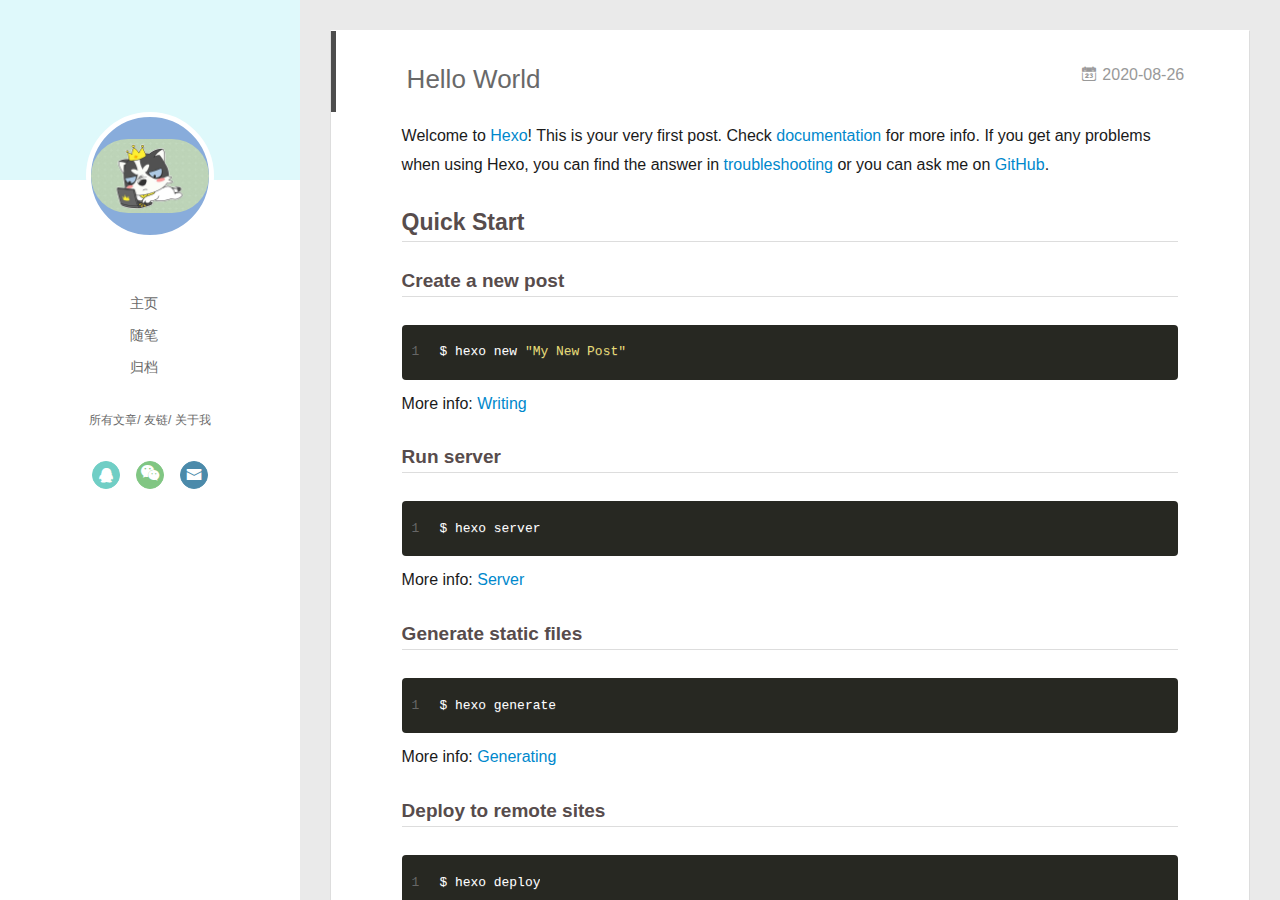
==== commit c0e46ff5: "Site updated: 2020-08-29 15:40:04" ====
--- a/index.html
+++ b/index.html
@@ -6,20 +6,20 @@
   <meta name="renderer" content="webkit">
   <meta http-equiv="X-UA-Compatible" content="IE=edge" >
   <link rel="dns-prefetch" href="http://yoursite.com">
-  <title>Hexo</title>
+  <title>my blog</title>
   <meta name="viewport" content="width=device-width, initial-scale=1, maximum-scale=1">
   <meta property="og:type" content="website">
-<meta property="og:title" content="Hexo">
+<meta property="og:title" content="my blog">
 <meta property="og:url" content="http://yoursite.com/index.html">
-<meta property="og:site_name" content="Hexo">
+<meta property="og:site_name" content="my blog">
 <meta property="og:locale" content="en_US">
-<meta property="article:author" content="John Doe">
+<meta property="article:author" content="Mao Jiaquan">
 <meta name="twitter:card" content="summary">
   
-    <link rel="alternative" href="/atom.xml" title="Hexo" type="application/atom+xml">
-  
-  
-    <link rel="icon" href="/favicon.png">
+    <link rel="alternative" href="/atom.xml" title="my blog" type="application/atom+xml">
+  
+  
+    <link rel="icon" href="/assets/favicon.png">
   
   <link rel="stylesheet" type="text/css" href="/./main.0cf68a.css">
   <style type="text/css">
@@ -39,11 +39,11 @@
     <canvas id="anm-canvas" class="anm-canvas"></canvas>
     <div class="left-col" q-class="show:isShow">
       
-<div class="overlay" style="background: #4d4d4d"></div>
+<div class="overlay" style="background: #dff9fb"></div>
 <div class="intrude-less">
 	<header id="header" class="inner">
 		<a href="/" class="profilepic">
-			<img src="" class="js-avatar">
+			<img src="/assets/avatar.jpg" class="js-avatar">
 		</a>
 		<hgroup>
 		  <h1 class="header-author"><a href="/"></a></h1>
@@ -57,6 +57,8 @@
 	        
 				<li><a href="/tags/%E9%9A%8F%E7%AC%94/">随笔</a></li>
 	        
+				<li><a href="/archives/index.html">归档</a></li>
+	        
 			</ul>
 		</nav>
 		<nav class="header-smart-menu">
@@ -77,13 +79,11 @@
 		<nav class="header-nav">
 			<div class="social">
 				
-					<a class="github" target="_blank" href="#" title="github"><i class="icon-github"></i></a>
-		        
-					<a class="weibo" target="_blank" href="#" title="weibo"><i class="icon-weibo"></i></a>
-		        
-					<a class="rss" target="_blank" href="#" title="rss"><i class="icon-rss"></i></a>
-		        
-					<a class="zhihu" target="_blank" href="#" title="zhihu"><i class="icon-zhihu"></i></a>
+					<a class="qq" target="_blank" href="/assets/qq.png" title="qq"><i class="icon-qq"></i></a>
+		        
+					<a class="weixin" target="_blank" href="/assets/wechat.png" title="weixin"><i class="icon-weixin"></i></a>
+		        
+					<a class="mail" target="_blank" href="mailto:1559060918@qq.com" title="mail"><i class="icon-mail"></i></a>
 		        
 			</div>
 		</nav>
@@ -94,14 +94,14 @@
     <div class="mid-col" q-class="show:isShow,hide:isShow|isFalse">
       
 <nav id="mobile-nav">
-  	<div class="overlay js-overlay" style="background: #4d4d4d"></div>
+  	<div class="overlay js-overlay" style="background: #dff9fb"></div>
 	<div class="btnctn js-mobile-btnctn">
   		<div class="slider-trigger list" q-on="click: openSlider(e)"><i class="icon icon-sort"></i></div>
 	</div>
 	<div class="intrude-less">
 		<header id="header" class="inner">
 			<div class="profilepic">
-				<img src="" class="js-avatar">
+				<img src="/assets/avatar.jpg" class="js-avatar">
 			</div>
 			<hgroup>
 			  <h1 class="header-author js-header-author"></h1>
@@ -113,29 +113,31 @@
 			
 				
 			
+				
+			
 			
 			
 			<nav class="header-nav">
 				<div class="social">
 					
-						<a class="github" target="_blank" href="#" title="github"><i class="icon-github"></i></a>
+						<a class="qq" target="_blank" href="/assets/qq.png" title="qq"><i class="icon-qq"></i></a>
 			        
-						<a class="weibo" target="_blank" href="#" title="weibo"><i class="icon-weibo"></i></a>
+						<a class="weixin" target="_blank" href="/assets/wechat.png" title="weixin"><i class="icon-weixin"></i></a>
 			        
-						<a class="rss" target="_blank" href="#" title="rss"><i class="icon-rss"></i></a>
-			        
-						<a class="zhihu" target="_blank" href="#" title="zhihu"><i class="icon-zhihu"></i></a>
+						<a class="mail" target="_blank" href="mailto:1559060918@qq.com" title="mail"><i class="icon-mail"></i></a>
 			        
 				</div>
 			</nav>
 
 			<nav class="header-menu js-header-menu">
-				<ul style="width: 50%">
-				
-				
-					<li style="width: 50%"><a href="/">主页</a></li>
-		        
-					<li style="width: 50%"><a href="/tags/%E9%9A%8F%E7%AC%94/">随笔</a></li>
+				<ul style="width: 70%">
+				
+				
+					<li style="width: 33.333333333333336%"><a href="/">主页</a></li>
+		        
+					<li style="width: 33.333333333333336%"><a href="/tags/%E9%9A%8F%E7%AC%94/">随笔</a></li>
+		        
+					<li style="width: 33.333333333333336%"><a href="/archives/index.html">归档</a></li>
 		        
 				</ul>
 			</nav>
@@ -237,7 +239,7 @@
   <div class="outer">
     <div id="footer-info">
     	<div class="footer-left">
-    		&copy; 2020 John Doe
+    		&copy; 2020 Mao Jiaquan
     	</div>
       	<div class="footer-right">
       		<a href="http://hexo.io/" target="_blank">Hexo</a>  Theme <a href="https://github.com/litten/hexo-theme-yilia" target="_blank">Yilia</a> by Litten
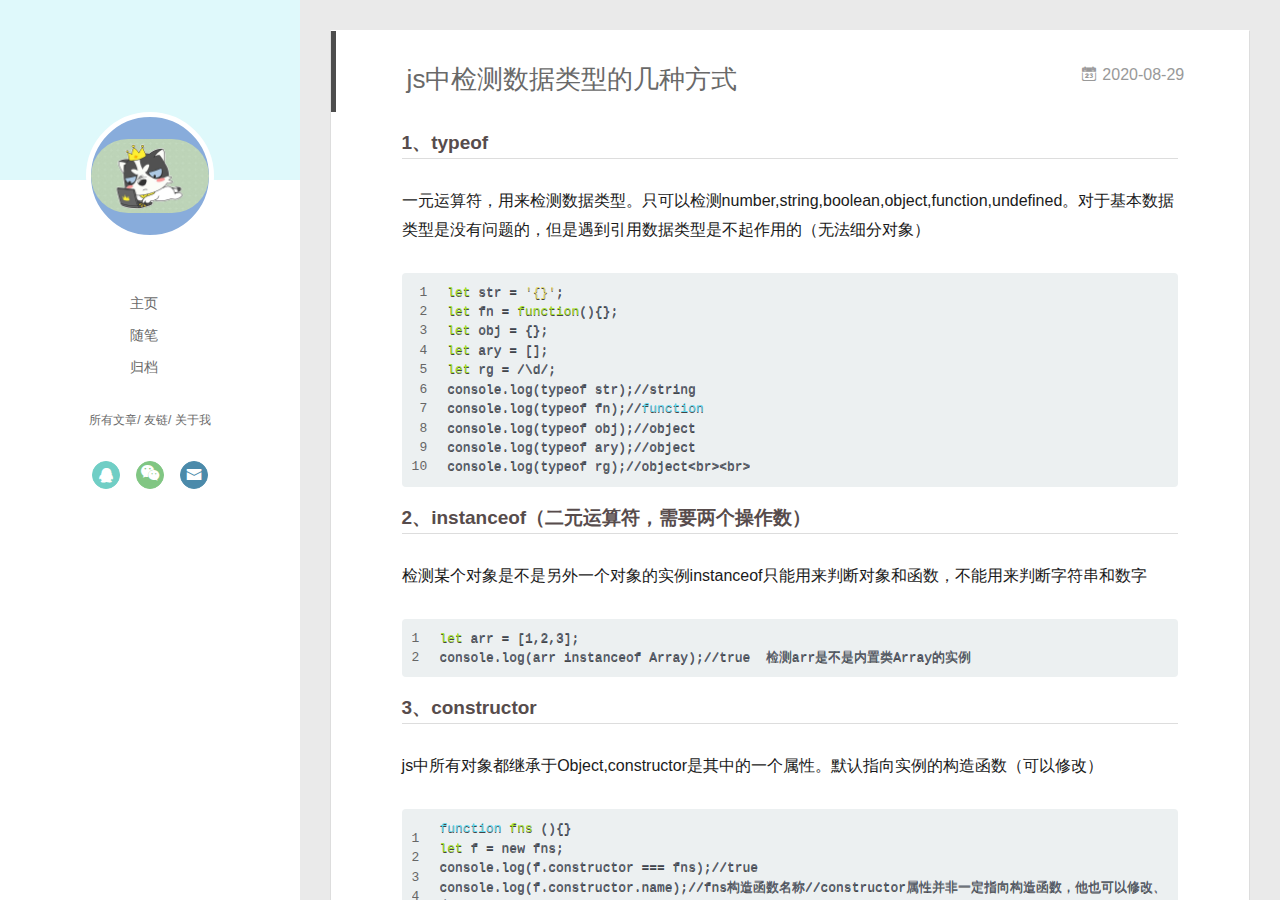
==== commit 0712c0e0: "Site updated: 2020-09-05 16:44:15" ====
--- a/index.html
+++ b/index.html
@@ -154,19 +154,105 @@
           <div id="js-content" class="content-ll">
             
   
-    <article id="post-hello-world" class="article article-type-post  article-index" itemscope itemprop="blogPost">
+    <article id="post-js中检测数据类型的几种方式" class="article article-type-post  article-index" itemscope itemprop="blogPost">
   <div class="article-inner">
     
       <header class="article-header">
         
   
     <h1 itemprop="name">
-      <a class="article-title" href="/2020/08/26/hello-world/">Hello World</a>
+      <a class="article-title" href="/2020/08/29/js%E4%B8%AD%E6%A3%80%E6%B5%8B%E6%95%B0%E6%8D%AE%E7%B1%BB%E5%9E%8B%E7%9A%84%E5%87%A0%E7%A7%8D%E6%96%B9%E5%BC%8F/">js中检测数据类型的几种方式</a>
     </h1>
   
 
         
-        <a href="/2020/08/26/hello-world/" class="archive-article-date">
+        <a href="/2020/08/29/js%E4%B8%AD%E6%A3%80%E6%B5%8B%E6%95%B0%E6%8D%AE%E7%B1%BB%E5%9E%8B%E7%9A%84%E5%87%A0%E7%A7%8D%E6%96%B9%E5%BC%8F/" class="archive-article-date">
+  	<time datetime="2020-08-29T12:47:40.000Z" itemprop="datePublished"><i class="icon-calendar icon"></i>2020-08-29</time>
+</a>
+        
+      </header>
+    
+    <div class="article-entry" itemprop="articleBody">
+      
+        <a id="more"></a>
+
+<h3 id="1、typeof"><a href="#1、typeof" class="headerlink" title="1、typeof"></a>1、typeof</h3><p>一元运算符，用来检测数据类型。只可以检测number,string,boolean,object,function,undefined。对于基本数据类型是没有问题的，但是遇到引用数据类型是不起作用的（无法细分对象）</p>
+<figure class="highlight bash"><table><tr><td class="gutter"><pre><span class="line">1</span><br><span class="line">2</span><br><span class="line">3</span><br><span class="line">4</span><br><span class="line">5</span><br><span class="line">6</span><br><span class="line">7</span><br><span class="line">8</span><br><span class="line">9</span><br><span class="line">10</span><br></pre></td><td class="code"><pre><span class="line"><span class="built_in">let</span> str = <span class="string">&#x27;&#123;&#125;&#x27;</span>;</span><br><span class="line"><span class="built_in">let</span> fn = <span class="function"><span class="title">function</span></span>()&#123;&#125;;</span><br><span class="line"><span class="built_in">let</span> obj = &#123;&#125;;</span><br><span class="line"><span class="built_in">let</span> ary = [];</span><br><span class="line"><span class="built_in">let</span> rg = /\d/;</span><br><span class="line">console.log(typeof str);//string</span><br><span class="line">console.log(typeof fn);//<span class="keyword">function</span></span><br><span class="line">console.log(typeof obj);//object</span><br><span class="line">console.log(typeof ary);//object</span><br><span class="line">console.log(typeof rg);//object&lt;br&gt;&lt;br&gt;</span><br></pre></td></tr></table></figure>
+
+<h3 id="2、instanceof（二元运算符，需要两个操作数）"><a href="#2、instanceof（二元运算符，需要两个操作数）" class="headerlink" title="2、instanceof（二元运算符，需要两个操作数）"></a>2、instanceof（二元运算符，需要两个操作数）</h3><p>检测某个对象是不是另外一个对象的实例instanceof只能用来判断对象和函数，不能用来判断字符串和数字</p>
+<figure class="highlight bash"><table><tr><td class="gutter"><pre><span class="line">1</span><br><span class="line">2</span><br></pre></td><td class="code"><pre><span class="line"><span class="built_in">let</span> arr = [1,2,3];</span><br><span class="line">console.log(arr instanceof Array);//<span class="literal">true</span>  检测arr是不是内置类Array的实例</span><br></pre></td></tr></table></figure>
+
+<h3 id="3、constructor"><a href="#3、constructor" class="headerlink" title="3、constructor"></a>3、constructor</h3><p>js中所有对象都继承于Object,constructor是其中的一个属性。默认指向实例的构造函数（可以修改）</p>
+<figure class="highlight bash"><table><tr><td class="gutter"><pre><span class="line">1</span><br><span class="line">2</span><br><span class="line">3</span><br><span class="line">4</span><br></pre></td><td class="code"><pre><span class="line"><span class="keyword">function</span> <span class="function"><span class="title">fns</span></span> ()&#123;&#125;</span><br><span class="line"><span class="built_in">let</span> f = new fns;</span><br><span class="line">console.log(f.constructor === fns);//<span class="literal">true</span></span><br><span class="line">console.log(f.constructor.name);//fns构造函数名称//constructor属性并非一定指向构造函数，他也可以修改、变更</span><br></pre></td></tr></table></figure>
+
+<h3 id="4、Object-prototype-toString-call"><a href="#4、Object-prototype-toString-call" class="headerlink" title="4、Object.prototype.toString.call"></a>4、Object.prototype.toString.call</h3><p>JavaScript中,通过Object.prototype.toString方法，判断某个对象值属于哪种内置类型</p>
+<figure class="highlight bash"><table><tr><td class="gutter"><pre><span class="line">1</span><br><span class="line">2</span><br><span class="line">3</span><br><span class="line">4</span><br><span class="line">5</span><br><span class="line">6</span><br><span class="line">7</span><br><span class="line">8</span><br></pre></td><td class="code"><pre><span class="line"><span class="built_in">let</span> date = new Date;</span><br><span class="line">console.log(Object.prototype.toString.call(date));//[object Date]</span><br><span class="line"><span class="built_in">let</span> re = <span class="string">&#x27;/\d+g/&#x27;</span>;</span><br><span class="line">console.log(Object.prototype.toString.call(re));//[object String]</span><br><span class="line"><span class="built_in">let</span> sz = [2,3,4];</span><br><span class="line">console.log(Object.prototype.toString.call(sz));//[object Array]</span><br><span class="line"><span class="built_in">let</span> hs = <span class="function"><span class="title">function</span></span>()&#123;&#125;;</span><br><span class="line">console.log(Object.prototype.toString.call(hs));//[object Function]</span><br></pre></td></tr></table></figure>
+
+      
+
+      
+    </div>
+    <div class="article-info article-info-index">
+      
+      
+	<div class="article-tag tagcloud">
+		<i class="icon-price-tags icon"></i>
+		<ul class="article-tag-list">
+			 
+        		<li class="article-tag-list-item">
+        			<a href="javascript:void(0)" class="js-tag article-tag-list-link color3">JS</a>
+        		</li>
+      		
+		</ul>
+	</div>
+
+      
+
+      
+        <p class="article-more-link">
+          <a class="article-more-a" href="/2020/08/29/js%E4%B8%AD%E6%A3%80%E6%B5%8B%E6%95%B0%E6%8D%AE%E7%B1%BB%E5%9E%8B%E7%9A%84%E5%87%A0%E7%A7%8D%E6%96%B9%E5%BC%8F/">Read More >></a>
+        </p>
+      
+
+      
+      <div class="clearfix"></div>
+    </div>
+  </div>
+</article>
+
+<aside class="wrap-side-operation">
+    <div class="mod-side-operation">
+        
+        <div class="jump-container" id="js-jump-container" style="display:none;">
+            <a href="javascript:void(0)" class="mod-side-operation__jump-to-top">
+                <i class="icon-font icon-back"></i>
+            </a>
+            <div id="js-jump-plan-container" class="jump-plan-container" style="top: -11px;">
+                <i class="icon-font icon-plane jump-plane"></i>
+            </div>
+        </div>
+        
+        
+    </div>
+</aside>
+
+
+
+
+  
+    <article id="post-null和undefine的区别" class="article article-type-post  article-index" itemscope itemprop="blogPost">
+  <div class="article-inner">
+    
+      <header class="article-header">
+        
+  
+    <h1 itemprop="name">
+      <a class="article-title" href="/2020/08/26/null%E5%92%8Cundefine%E7%9A%84%E5%8C%BA%E5%88%AB/">null和undefine的区别</a>
+    </h1>
+  
+
+        
+        <a href="/2020/08/26/null%E5%92%8Cundefine%E7%9A%84%E5%8C%BA%E5%88%AB/" class="archive-article-date">
   	<time datetime="2020-08-26T12:21:26.437Z" itemprop="datePublished"><i class="icon-calendar icon"></i>2020-08-26</time>
 </a>
         
@@ -174,19 +260,28 @@
     
     <div class="article-entry" itemprop="articleBody">
       
-        <p>Welcome to <a target="_blank" rel="noopener" href="https://hexo.io/">Hexo</a>! This is your very first post. Check <a target="_blank" rel="noopener" href="https://hexo.io/docs/">documentation</a> for more info. If you get any problems when using Hexo, you can find the answer in <a target="_blank" rel="noopener" href="https://hexo.io/docs/troubleshooting.html">troubleshooting</a> or you can ask me on <a target="_blank" rel="noopener" href="https://github.com/hexojs/hexo/issues">GitHub</a>.</p>
-<h2 id="Quick-Start"><a href="#Quick-Start" class="headerlink" title="Quick Start"></a>Quick Start</h2><h3 id="Create-a-new-post"><a href="#Create-a-new-post" class="headerlink" title="Create a new post"></a>Create a new post</h3><figure class="highlight bash"><table><tr><td class="gutter"><pre><span class="line">1</span><br></pre></td><td class="code"><pre><span class="line">$ hexo new <span class="string">&quot;My New Post&quot;</span></span><br></pre></td></tr></table></figure>
-
-<p>More info: <a target="_blank" rel="noopener" href="https://hexo.io/docs/writing.html">Writing</a></p>
-<h3 id="Run-server"><a href="#Run-server" class="headerlink" title="Run server"></a>Run server</h3><figure class="highlight bash"><table><tr><td class="gutter"><pre><span class="line">1</span><br></pre></td><td class="code"><pre><span class="line">$ hexo server</span><br></pre></td></tr></table></figure>
-
-<p>More info: <a target="_blank" rel="noopener" href="https://hexo.io/docs/server.html">Server</a></p>
-<h3 id="Generate-static-files"><a href="#Generate-static-files" class="headerlink" title="Generate static files"></a>Generate static files</h3><figure class="highlight bash"><table><tr><td class="gutter"><pre><span class="line">1</span><br></pre></td><td class="code"><pre><span class="line">$ hexo generate</span><br></pre></td></tr></table></figure>
-
-<p>More info: <a target="_blank" rel="noopener" href="https://hexo.io/docs/generating.html">Generating</a></p>
-<h3 id="Deploy-to-remote-sites"><a href="#Deploy-to-remote-sites" class="headerlink" title="Deploy to remote sites"></a>Deploy to remote sites</h3><figure class="highlight bash"><table><tr><td class="gutter"><pre><span class="line">1</span><br></pre></td><td class="code"><pre><span class="line">$ hexo deploy</span><br></pre></td></tr></table></figure>
-
-<p>More info: <a target="_blank" rel="noopener" href="https://hexo.io/docs/one-command-deployment.html">Deployment</a></p>
+        <a id="more"></a>
+
+<p> Null：代表空对象指针。现在没有，将来可能会有</p>
+<h4 id="undefined：空，未定义。现在没有，将来也不会有（Js中独有的数据类型）"><a href="#undefined：空，未定义。现在没有，将来也不会有（Js中独有的数据类型）" class="headerlink" title="undefined：空，未定义。现在没有，将来也不会有（Js中独有的数据类型）"></a>undefined：空，未定义。现在没有，将来也不会有（Js中独有的数据类型）</h4><h2 id="区别"><a href="#区别" class="headerlink" title="区别"></a>区别</h2><h3 id="两者类型不一样"><a href="#两者类型不一样" class="headerlink" title="两者类型不一样"></a>两者类型不一样</h3><figure class="highlight bash"><table><tr><td class="gutter"><pre><span class="line">1</span><br><span class="line">2</span><br></pre></td><td class="code"><pre><span class="line">console.log(typeof null); //object</span><br><span class="line">console.log(typeof undefined);//undefined</span><br></pre></td></tr></table></figure>
+
+<h3 id="转成数值结果不一样"><a href="#转成数值结果不一样" class="headerlink" title="转成数值结果不一样"></a>转成数值结果不一样</h3><figure class="highlight bash"><table><tr><td class="gutter"><pre><span class="line">1</span><br><span class="line">2</span><br></pre></td><td class="code"><pre><span class="line">console.log(Number(null));//0</span><br><span class="line">console.log(Number(undefined));//NaN</span><br></pre></td></tr></table></figure>
+
+<h4 id="null出现的情况"><a href="#null出现的情况" class="headerlink" title="null出现的情况"></a>null出现的情况</h4><ol>
+<li>某个元素找不到</li>
+<li>RegExp中匹配不到显示null</li>
+<li>对象彻底销毁的时候为null （对象销毁-&gt;给复合数据类型赋值null，清除当前变量占用的内存）  </li>
+</ol>
+<h4 id="undefined出现的情况"><a href="#undefined出现的情况" class="headerlink" title="undefined出现的情况"></a>undefined出现的情况</h4><ol>
+<li>变量未赋值为undefined</li>
+<li>某个对象下没有这个属性</li>
+<li>函数的默认返回值</li>
+<li>访问形参时候，实参没有传值会出现undefined</li>
+<li>变量提升-&gt;var变量声明时候，赋值前为undefined</li>
+<li>在块级作用域{}之外访问undefined（内部访问是函数本身）</li>
+<li>严格模式下的this是undefined</li>
+<li>简单类型身上加属性结果为undefined</li>
+</ol>
 
       
 
@@ -195,11 +290,22 @@
     <div class="article-info article-info-index">
       
       
+	<div class="article-tag tagcloud">
+		<i class="icon-price-tags icon"></i>
+		<ul class="article-tag-list">
+			 
+        		<li class="article-tag-list-item">
+        			<a href="javascript:void(0)" class="js-tag article-tag-list-link color3">JS</a>
+        		</li>
+      		
+		</ul>
+	</div>
+
       
 
       
         <p class="article-more-link">
-          <a class="article-more-a" href="/2020/08/26/hello-world/">展开全文 >></a>
+          <a class="article-more-a" href="/2020/08/26/null%E5%92%8Cundefine%E7%9A%84%E5%8C%BA%E5%88%AB/">Read More >></a>
         </p>
       
 
@@ -321,6 +427,10 @@
             <input type="checkbox" q-on="click:toggleTag(e)" q-attr="checked:showTags">
           </label>
           <ul class="article-tag-list" q-show="showTags">
+             
+              <li class="article-tag-list-item">
+                <a href="javascript:void(0)" class="js-tag color3">JS</a>
+              </li>
             
             <div class="clearfix"></div>
           </ul>
@@ -371,27 +481,11 @@
         <ul class="search-ul">
           
             <li class="search-li">
-              <a href="http://localhost:4000/" target="_blank" class="search-title"><i class="icon-quo-left icon"></i>友情链接1</a>
+              <a href="https://github.com/MJQ95423/MJQ95423.github.io" target="_blank" class="search-title"><i class="icon-quo-left icon"></i>github</a>
             </li>
           
             <li class="search-li">
-              <a href="http://localhost:4000/" target="_blank" class="search-title"><i class="icon-quo-left icon"></i>友情链接2</a>
-            </li>
-          
-            <li class="search-li">
-              <a href="http://localhost:4000/" target="_blank" class="search-title"><i class="icon-quo-left icon"></i>友情链接3</a>
-            </li>
-          
-            <li class="search-li">
-              <a href="http://localhost:4000/" target="_blank" class="search-title"><i class="icon-quo-left icon"></i>友情链接4</a>
-            </li>
-          
-            <li class="search-li">
-              <a href="http://localhost:4000/" target="_blank" class="search-title"><i class="icon-quo-left icon"></i>友情链接5</a>
-            </li>
-          
-            <li class="search-li">
-              <a href="http://localhost:4000/" target="_blank" class="search-title"><i class="icon-quo-left icon"></i>友情链接6</a>
+              <a href="https://juejin.im/user/448256476720711/" target="_blank" class="search-title"><i class="icon-quo-left icon"></i>掘金</a>
             </li>
           
         </ul>
@@ -402,7 +496,7 @@
     
     	<section class="tools-section tools-section-me" q-show="aboutme">
   	  	
-  	  		<div class="aboutme-wrap" id="js-aboutme">很惭愧&lt;br&gt;&lt;br&gt;只做了一点微小的工作&lt;br&gt;谢谢大家</div>
+  	  		<div class="aboutme-wrap" id="js-aboutme">前端小菜鸟&lt;br&gt;&lt;br&gt;记录前端学习笔记&lt;br&gt;感谢你的光临</div>
   	  	
     	</section>
     
--- a/main.0cf68a.css
+++ b/main.0cf68a.css
@@ -1 +1 @@
-.clearfix:after,.clearfix:before{content:"";display:table}.clearfix:after{clear:both}.left-col.show{box-shadow:0 0 6px 0 rgba(0,0,0,.75)}.mid-col,.mid-col.show .article,.tools-col,.tools-col .tools-section .search-tag.tagcloud .article-tag-list,.tools-col .tools-section .search-ul .search-tag span:hover,.tools-col .tools-section .search-ul .search-time span:hover,.tools-col .tools-section .search-ul .search-title:hover,.tools-col .tools-section .search-wrap .icon{transition:all .2s ease-in;-ms-transition:all .2s ease-in}@-webkit-keyframes leftIn{0%,60%,75%,90%,to{-webkit-animation-timing-function:cubic-bezier(.215,.61,.355,1);animation-timing-function:cubic-bezier(.215,.61,.355,1)}0%{-webkit-transform:translateZ(0);transform:translateZ(0)}60%{-webkit-transform:translate3d(358px,0,0);transform:translate3d(358px,0,0)}75%{-webkit-transform:translate3d(323px,0,0);transform:translate3d(323px,0,0)}90%{-webkit-transform:translate3d(338px,0,0);transform:translate3d(338px,0,0)}to{-webkit-transform:translate3d(333px,0,0);transform:translate3d(333px,0,0)}}@keyframes leftIn{0%,60%,75%,90%,to{-webkit-animation-timing-function:cubic-bezier(.215,.61,.355,1);animation-timing-function:cubic-bezier(.215,.61,.355,1)}0%{-webkit-transform:translateZ(0);transform:translateZ(0)}60%{-webkit-transform:translate3d(358px,0,0);transform:translate3d(358px,0,0)}75%{-webkit-transform:translate3d(323px,0,0);transform:translate3d(323px,0,0)}90%{-webkit-transform:translate3d(338px,0,0);transform:translate3d(338px,0,0)}to{-webkit-transform:translate3d(333px,0,0);transform:translate3d(333px,0,0)}}.mid-col.show{-webkit-animation-duration:.8s;animation-duration:.8s;-webkit-animation-fill-mode:both;animation-fill-mode:both;-webkit-animation-name:leftIn;animation-name:leftIn}@-webkit-keyframes leftOut{0%,60%,75%,90%,to{-webkit-animation-timing-function:cubic-bezier(.215,.61,.355,1);animation-timing-function:cubic-bezier(.215,.61,.355,1)}0%{-webkit-transform:translate3d(333px,0,0);transform:translate3d(333px,0,0)}60%{-webkit-transform:translate3d(-25px,0,0);transform:translate3d(-25px,0,0)}75%{-webkit-transform:translate3d(10px,0,0);transform:translate3d(10px,0,0)}90%{-webkit-transform:translate3d(-5px,0,0);transform:translate3d(-5px,0,0)}to{-webkit-transform:translateZ(0);transform:translateZ(0)}}@keyframes leftOut{0%,60%,75%,90%,to{-webkit-animation-timing-function:cubic-bezier(.215,.61,.355,1);animation-timing-function:cubic-bezier(.215,.61,.355,1)}0%{-webkit-transform:translate3d(333px,0,0);transform:translate3d(333px,0,0)}60%{-webkit-transform:translate3d(-25px,0,0);transform:translate3d(-25px,0,0)}75%{-webkit-transform:translate3d(10px,0,0);transform:translate3d(10px,0,0)}90%{-webkit-transform:translate3d(-5px,0,0);transform:translate3d(-5px,0,0)}to{-webkit-transform:translateZ(0);transform:translateZ(0)}}.mid-col.hide{-webkit-animation-duration:.8s;animation-duration:.8s;-webkit-animation-name:leftOut;animation-name:leftOut}@-webkit-keyframes smallLeftIn{0%,60%,75%,90%,to{-webkit-animation-timing-function:cubic-bezier(.215,.61,.355,1);animation-timing-function:cubic-bezier(.215,.61,.355,1)}0%{-webkit-transform:translateZ(0);transform:translateZ(0)}60%{-webkit-transform:translate3d(325px,0,0);transform:translate3d(325px,0,0)}75%{-webkit-transform:translate3d(290px,0,0);transform:translate3d(290px,0,0)}90%{-webkit-transform:translate3d(305px,0,0);transform:translate3d(305px,0,0)}to{-webkit-transform:translate3d(300px,0,0);transform:translate3d(300px,0,0)}}@keyframes smallLeftIn{0%,60%,75%,90%,to{-webkit-animation-timing-function:cubic-bezier(.215,.61,.355,1);animation-timing-function:cubic-bezier(.215,.61,.355,1)}0%{-webkit-transform:translateZ(0);transform:translateZ(0)}60%{-webkit-transform:translate3d(325px,0,0);transform:translate3d(325px,0,0)}75%{-webkit-transform:translate3d(290px,0,0);transform:translate3d(290px,0,0)}90%{-webkit-transform:translate3d(305px,0,0);transform:translate3d(305px,0,0)}to{-webkit-transform:translate3d(300px,0,0);transform:translate3d(300px,0,0)}}.tools-col.show{-webkit-animation-duration:.8s;animation-duration:.8s;-webkit-animation-fill-mode:both;animation-fill-mode:both;-webkit-animation-name:smallLeftIn;animation-name:smallLeftIn}@-webkit-keyframes smallleftOut{0%,60%,75%,90%,to{-webkit-animation-timing-function:cubic-bezier(.215,.61,.355,1);animation-timing-function:cubic-bezier(.215,.61,.355,1)}0%{-webkit-transform:translate3d(333px,0,0);transform:translate3d(333px,0,0)}60%{-webkit-transform:translate3d(-25px,0,0);transform:translate3d(-25px,0,0)}75%{-webkit-transform:translate3d(10px,0,0);transform:translate3d(10px,0,0)}90%{-webkit-transform:translate3d(-5px,0,0);transform:translate3d(-5px,0,0)}to{-webkit-transform:translateZ(0);transform:translateZ(0)}}@keyframes smallleftOut{0%,60%,75%,90%,to{-webkit-animation-timing-function:cubic-bezier(.215,.61,.355,1);animation-timing-function:cubic-bezier(.215,.61,.355,1)}0%{-webkit-transform:translate3d(333px,0,0);transform:translate3d(333px,0,0)}60%{-webkit-transform:translate3d(-25px,0,0);transform:translate3d(-25px,0,0)}75%{-webkit-transform:translate3d(10px,0,0);transform:translate3d(10px,0,0)}90%{-webkit-transform:translate3d(-5px,0,0);transform:translate3d(-5px,0,0)}to{-webkit-transform:translateZ(0);transform:translateZ(0)}}.tools-col.hide{-webkit-animation-duration:.8s;animation-duration:.8s;-webkit-animation-fill-mode:both;animation-fill-mode:both;-webkit-animation-name:smallleftOut;animation-name:smallleftOut}html{-ms-text-size-adjust:100%;-webkit-text-size-adjust:100%;-webkit-tap-highlight-color:transparent;height:100%}body{margin:0;font-size:14px;font-family:Helvetica Neue,Helvetica,STHeiTi,Arial,sans-serif;line-height:1.5;color:#333;background-color:#fff;min-height:100%}article,aside,details,figcaption,figure,footer,header,hgroup,main,menu,nav,section,summary{display:block}audio,canvas,progress,video{display:inline-block}audio:not([controls]){display:none;height:0}progress{vertical-align:baseline}[hidden],template{display:none}a{background:transparent;text-decoration:none;color:#08c}a:active{outline:0}abbr[title]{border-bottom:1px dotted}b,strong{font-weight:700}dfn{font-style:italic}mark{background:#ff0;color:#000}small{font-size:80%}sub,sup{font-size:75%;line-height:0;position:relative;vertical-align:baseline}sup{top:-.5em}sub{bottom:-.25em}img{border:0;vertical-align:middle;max-width:100%}svg:not(:root){overflow:hidden}pre{overflow:auto;white-space:pre;white-space:pre-wrap;word-wrap:break-word}code,kbd,pre,samp{font-family:monospace,monospace;font-size:1em}button,input,optgroup,select,textarea{color:inherit;font:inherit;margin:0;vertical-align:middle}button,input,select{overflow:visible}button,select{text-transform:none}button,html input[type=button],input[type=reset],input[type=submit]{-webkit-appearance:button;cursor:pointer}[disabled]{cursor:default}button::-moz-focus-inner,input::-moz-focus-inner{border:0;padding:0}input{line-height:normal}input[type=checkbox],input[type=radio]{box-sizing:border-box;padding:0}input[type=number]::-webkit-inner-spin-button,input[type=number]::-webkit-outer-spin-button{height:auto}input[type=search]{-webkit-appearance:textfield;box-sizing:border-box}input[type=search]::-webkit-search-cancel-button,input[type=search]::-webkit-search-decoration{-webkit-appearance:none}fieldset{border:1px solid silver;margin:0 2px;padding:.35em .625em .75em}legend{border:0;padding:0}textarea{overflow:auto;resize:vertical;vertical-align:top}optgroup{font-weight:700}button,input,select,textarea{outline:0}input,textarea{-webkit-user-modify:read-write-plaintext-only}input::-ms-clear,input::-ms-reveal{display:none}input::-moz-placeholder,textarea::-moz-placeholder{color:#999}input:-ms-input-placeholder,textarea:-ms-input-placeholder{color:#999}input::-webkit-input-placeholder,textarea::-webkit-input-placeholder{color:#999}.placeholder{color:#999}table{border-collapse:collapse;border-spacing:0}td,th{padding:0}blockquote,figure,form,h1,h2,h3,h4,h5,h6,p{margin:0}dd,dl,li,ol,ul{margin:0;padding:0}ol,ul{list-style:none outside none}h1,h2,h3{line-height:2;font-weight:400}h1{font-size:18px}h2{font-size:16px}h3{font-size:14px}i{font-style:normal}*{box-sizing:border-box}@font-face{font-family:iconfont;src:url(./fonts/iconfont.b322fa.eot);src:url(./fonts/iconfont.b322fa.eot#iefix) format("embedded-opentype"),url(./fonts/iconfont.8c627f.woff) format("woff"),url(./fonts/iconfont.16acc2.ttf) format("truetype"),url(./fonts/iconfont.45d7ee.svg#iconfont) format("svg")}[class*=" icon-"],[class^=icon-]{font-family:iconfont!important;speak:none;font-size:16px;font-style:normal;font-weight:400;font-variant:normal;text-transform:none;line-height:1;-webkit-font-smoothing:antialiased;-moz-osx-font-smoothing:grayscale}.icon-twitter:before{content:"\E600"}.icon-facebook:before{content:"\E601"}.icon-clock:before{content:"\E602"}.icon-mail:before{content:"\E609"}.icon-link:before{content:"\E6AB"}.icon-search:before{content:"\E65B"}.icon-smile:before{content:"\E64A"}.icon-roundrightfill:before{content:"\E65A"}.icon-list:before{content:"\E682"}.icon-book:before{content:"\E6FE"}.icon-home:before{content:"\E6BB"}.icon-share:before{content:"\E618"}.icon-back:before{content:"\E625"}.icon-qq:before{content:"\E62D"}.icon-weibo:before{content:"\E619"}.icon-segmentfault:before{content:"\E603"}.icon-sort:before{content:"\E700"}.icon-jianshu:before{content:"\E613"}.icon-circle-left:before{content:"\E71F"}.icon-circle-right:before{content:"\E720"}.icon-loading:before{content:"\E614"}.icon-acfun:before{content:"\E604"}.icon-close:before{content:"\E60C"}.icon-tumblr:before{content:"\E6B0"}.icon-calendar:before{content:"\E667"}.icon-rss:before{content:"\E877"}.icon-price-tags:before{content:"\E6F9"}.icon-quo-left:before{content:"\E7F5"}.icon-quo-right:before{content:"\E7F6"}.icon-back1:before{content:"\E64E"}.icon-github:before{content:"\E735"}.icon-film:before{content:"\E7B7"}.icon-weixin:before{content:"\E61F"}.icon-qzone:before{content:"\E680"}.icon-category:before{content:"\E605"}.icon-douban:before{content:"\E64C"}.icon-roundleftfill:before{content:"\E799"}.icon-tuding:before{content:"\E651"}.icon-zhihu:before{content:"\E61B"}.icon-linkedin:before{content:"\E6D4"}.icon-google:before{content:"\E635"}.icon-plane:before{content:"\E62F"}.icon-bilibili:before{content:"\E622"}.icon-psn:before{content:"\E6C7"}body,button,input,select,textarea{color:#1a1a1a;font-family:lucida grande,lucida sans unicode,lucida,helvetica,Hiragino Sans GB,Microsoft YaHei,WenQuanYi Micro Hei,sans-serif;font-size:16px;font-size:1rem;line-height:1.75}body{overflow-y:hidden;background:#eaeaea}#container,body,html{height:100%;overflow-x:hidden;overflow-y:auto}#mobile-nav{display:none}#container{position:relative;min-height:100%}#container .anm-canvas{display:none}#container.show .anm-canvas{display:block;position:fixed}.body-wrap{margin-bottom:80px}.mid-col{position:absolute;right:0;min-height:100%;background:#eaeaea;left:300px;width:auto}.mid-col.show{background:none;opacity:.9}.mid-col.show .article{background:hsla(0,0%,100%,.3)}.left-col{background:#fff;width:300px;position:fixed;opacity:1;transition:all .2s ease-in;height:100%;z-index:999}.left-col .overlay{width:100%;height:180px;position:absolute}.left-col .intrude-less{width:76%;text-align:center;margin:112px auto 0}.left-col #header{width:100%;height:300px;position:relative;border-bottom:1px solid color-border}.left-col #header a{color:#696969}.left-col #header a:hover{color:#b0a0aa}.left-col #header .header-subtitle{text-align:center;color:#999;font-size:14px;line-height:25px;overflow:hidden;text-overflow:ellipsis;display:-webkit-box;-webkit-line-clamp:2;-webkit-box-orient:vertical}.left-col #header .header-menu{font-weight:300;line-height:31px;text-transform:uppercase;float:none;min-height:150px;margin-left:-12px;text-align:center;display:-webkit-box;-webkit-box-orient:horizontal;-webkit-box-pack:center;-webkit-box-align:center}.left-col #header .header-menu li{cursor:default}.left-col #header .header-menu li a{font-size:14px;min-width:300px}.left-col #header .header-smart-menu{font-size:12px;margin-bottom:20px}.left-col #header .header-smart-menu a:after{content:"/"}.left-col #header .header-smart-menu a:last-child:after{content:""}.left-col #header .profilepic{display:block;border:5px solid #fff;border-radius:300px;width:128px;height:128px;margin:0 auto;position:relative;overflow:hidden;background:#88acdb;-webkit-transition:all .2s ease-in;display:-webkit-box;-webkit-box-orient:horizontal;-webkit-box-pack:center;-webkit-box-align:center;text-align:center}.left-col #header .profilepic img{border-radius:300px;opacity:1;-webkit-transition:all .2s ease-in}.left-col #header .profilepic img.show{width:100%;height:100%;opacity:1}.left-col #header .header-author{text-align:center;margin:.67em 0;font-family:Roboto,serif;font-size:30px;transition:.3s}::-webkit-scrollbar{width:10px;height:10px}::-webkit-scrollbar-button{width:0;height:0}::-webkit-scrollbar-button:end:decrement,::-webkit-scrollbar-button:start:increment{display:none}::-webkit-scrollbar-corner{display:block}::-webkit-scrollbar-thumb{border-radius:8px;background-color:rgba(0,0,0,.2)}::-webkit-scrollbar-thumb:hover{border-radius:8px;background-color:rgba(0,0,0,.5)}::-webkit-scrollbar-thumb,::-webkit-scrollbar-track{border-right:1px solid transparent;border-left:1px solid transparent}::-webkit-scrollbar-track:hover{background-color:rgba(0,0,0,.15)}::-webkit-scrollbar-button:start{width:10px;height:10px;background:url(./img/scrollbar_arrow.png) no-repeat 0 0}::-webkit-scrollbar-button:start:hover{background:url(./img/scrollbar_arrow.png) no-repeat -15px 0}::-webkit-scrollbar-button:start:active{background:url(./img/scrollbar_arrow.png) no-repeat -30px 0}::-webkit-scrollbar-button:end{width:10px;height:10px;background:url(./img/scrollbar_arrow.png) no-repeat 0 -18px}::-webkit-scrollbar-button:end:hover{background:url(./img/scrollbar_arrow.png) no-repeat -15px -18px}::-webkit-scrollbar-button:end:active{background:url(./img/scrollbar_arrow.png) no-repeat -30px -18px}.article-entry .highlight,.article-entry pre{background:#272822;margin:10px 0;padding:10px;overflow:auto;color:#fff;font-size:.9em;line-height:22.400000000000002px}.article-entry .gist .gist-file .gist-data .line-numbers,.article-entry .highlight .gutter pre,.article-entry .highlight .gutter pre .line{color:#666}.article-entry code,.article-entry pre{font-family:Source Code Pro,Consolas,Monaco,Menlo,monospace}.article-entry code{background:#eee;padding:0 .3em;border:none}.article-entry pre code{background:none;text-shadow:none;padding:0;color:#fff}.article-entry .highlight{border-radius:4px}.article-entry .highlight pre{border:none;margin:0;padding:0}.article-entry .highlight table{margin:0;width:auto}.article-entry .highlight td{border:none;padding:0}.article-entry .highlight figcaption{color:highlight-comment;line-height:1em;margin-bottom:1em}.article-entry .highlight figcaption:after,.article-entry .highlight figcaption:before{content:"";display:table}.article-entry .highlight figcaption:after{clear:both}.article-entry .highlight figcaption a{float:right}.article-entry .highlight .gutter pre{text-align:right;padding-right:20px}.article-entry .highlight .gutter pre .line{text-shadow:none}.article-entry .highlight .line{color:#fff;min-height:19px}.article-entry .gist{margin:0 -20px;border-style:solid;border-color:#ddd;border-width:1px 0;background:#272822;padding:15px 20px 15px 0}.article-entry .gist .gist-file{border:none;font-family:Source Code Pro,Consolas,Monaco,Menlo,monospace;margin:0}.article-entry .gist .gist-file .gist-data{background:none;border:none}.article-entry .gist .gist-file .gist-data .line-numbers{background:none;border:none;padding:0 20px 0 0}.article-entry .gist .gist-file .gist-data .line-data{padding:0!important}.article-entry .gist .gist-file .highlight{margin:0;padding:0;border:none}.article-entry .gist .gist-file .gist-meta{background:#272822;color:highlight-comment;font:.85em Helvetica Neue,Helvetica,Arial,sans-serif;text-shadow:0 0;padding:0;margin-top:1em;margin-left:20px}.article-entry .gist .gist-file .gist-meta a{color:#258fb8;font-weight:400}.article-entry .gist .gist-file .gist-meta a:hover{text-decoration:underline}pre .comment{color:#75715e}pre .class .params,pre .function .keyword,pre .keyword{color:#66d9ef}pre .css .value,pre .doctype,pre .function,pre .params,pre .tag{color:#fff}pre .at_rule,pre .at_rule .keyword,pre .css~* .tag,pre .preprocessor,pre .preprocessor .keyword,pre .title{color:#f92672}pre .attribute,pre .built_in,pre .class,pre .css~* .class,pre .function .title{color:#a6e22e}pre .string,pre .value{color:#e6db74}pre .number{color:#7163d7}pre .css~* .id,pre .id{color:#fd971f}#header .tagcloud a{color:#fff}.tagcloud a{display:inline-block;text-decoration:none;font-weight:400;font-size:10px;color:#fff;height:18px;line-height:18px;float:left;padding:0 5px 0 10px;position:relative;border-radius:0 5px 5px 0;margin:5px 9px 5px 8px;font-family:Menlo,Monaco,Andale Mono,lucida console,Courier New,monospace}.tagcloud a:hover{opacity:.8}.tagcloud a:before{content:" ";width:0;height:0;position:absolute;top:0;left:-18px;border:9px solid transparent}.tagcloud a:after{content:" ";width:4px;height:4px;background-color:#fff;border-radius:4px;box-shadow:0 0 0 1px rgba(0,0,0,.3);position:absolute;top:7px;left:2px}.tagcloud a.color1{background:#ff945c}.tagcloud a.color1:before{border-right-color:#ff945c}.tagcloud a.color2{background:#cc8167}.tagcloud a.color2:before{border-right-color:#cc8167}.tagcloud a.color3{background:#ba8f6c}.tagcloud a.color3:before{border-right-color:#ba8f6c}.tagcloud a.color4{background:#94635c}.tagcloud a.color4:before{border-right-color:#94635c}.tagcloud a.color5{background:#7b5d5f}.tagcloud a.color5:before{border-right-color:#7b5d5f}.article-tag-list .article-tag-list-item{float:left}.article-pop-out .icon-tuding{color:#999;float:left;margin-right:10px;margin-top:6px}.article-category,.article-category .article-tag-list,.article-tag,.article-tag .article-tag-list{float:left}.article-category .icon,.article-tag .icon{color:#999;float:left;margin-right:10px;margin-top:6px}.article-pop-out{float:left}.archive-article-date{color:#999;margin-right:7.6923%;float:right}.archive-article-date .icon{margin:5px 5px 5px 0}.glass{background-color:rgba(54,70,93,.9);z-index:998;transition:opacity .15s;width:100%;height:100%;display:none}.glass,.tagcloud-ctn{left:0;opacity:1;bottom:0;position:fixed;right:0;top:0}.tagcloud-ctn{z-index:90120;background-size:100% 100%}.tagcloud-ctn .tagcloud-global{position:fixed;top:50%;left:50%;margin-top:-115px;margin-left:-315px;width:630px}.tagcloud-ctn .tagcloud-global a{width:80px;height:80px;border-radius:50%;background:#f2992e;color:#fff;display:block;float:left;line-height:80px;text-align:center}.tagcloud-ctn .tagcloud-global .tab-post-types .tab-post-type:first-child .post-type-icon{background:#f2992e}.tagcloud-ctn .tagcloud-global .tab-post-types .tab-post-type:nth-child(2) .post-type-icon{background:#56bc8a}.tagcloud-ctn .tagcloud-global .tab-post-types .tab-post-type:nth-child(3) .post-type-icon{background:#4aa8d8}.tagcloud-ctn .tagcloud-global .tab-post-types .tab-post-type:nth-child(4) .post-type-icon{background:#a77dc2}.tagcloud-ctn .tagcloud-global .tab-post-types .tab-post-type:nth-child(5) .post-type-icon{background:#dd765d}#header .header-nav{width:100%;position:absolute;transition:-webkit-transform .3s ease-in;transition:transform .3s ease-in;transition:transform .3s ease-in,-webkit-transform .3s ease-in}#header .header-nav .social{margin-top:10px;text-align:center;display:-webkit-box;display:-ms-flexbox;display:flex;-ms-flex-wrap:wrap;flex-wrap:wrap;-webkit-box-pack:center;-ms-flex-pack:center;justify-content:center}#header .header-nav .social a{border-radius:50%;display:-moz-inline-stack;display:inline-block;vertical-align:middle;*vertical-align:auto;zoom:1;*display:inline;margin:0 8px 15px;transition:.3s;text-align:center;color:#fff;opacity:.7;width:28px;height:28px;line-height:26px}#header .header-nav .social a:hover{opacity:1}#header .header-nav .social a.weibo{background:#aaf;border:1px solid #aaf}#header .header-nav .social a.weibo:hover{border:1px solid #aaf}#header .header-nav .social a.segmentfault{background:#009a61;border:1px solid #009a61}#header .header-nav .social a.segmentfault:hover{border:1px solid #009a61}#header .header-nav .social a.rss{background:#ef7522;border:1px solid #ef7522}#header .header-nav .social a.rss:hover{border:1px solid #cf5d0f}#header .header-nav .social a.github{background:#afb6ca;border:1px solid #afb6ca}#header .header-nav .social a.github:hover{border:1px solid #909ab6}#header .header-nav .social a.facebook{background:#3b5998;border:1px solid #3b5998}#header .header-nav .social a.facebook:hover{border:1px solid #2d4373}#header .header-nav .social a.google{background:#c83d20;border:1px solid #c83d20}#header .header-nav .social a.google:hover{border:1px solid #9c3019}#header .header-nav .social a.twitter{background:#55cff8;border:1px solid #55cff8}#header .header-nav .social a.twitter:hover{border:1px solid #24c1f6}#header .header-nav .social a.linkedin{background:#005a87;border:1px solid #005a87}#header .header-nav .social a.linkedin:hover{border:1px solid #006b98}#header .header-nav .social a.acfun{background:#fd4c5d;border:1px solid #fd4c5d}#header .header-nav .social a.acfun:hover{border:1px solid #fd4c5d}#header .header-nav .social a.bilibili{background:#e15280;border:1px solid #e15280}#header .header-nav .social a.bilibili:hover{border:1px solid #e15280}#header .header-nav .social a.zhihu{background:#0078d8;border:1px solid #0078d8}#header .header-nav .social a.zhihu:hover{border:1px solid #0078d8}#header .header-nav .social a.douban{background:#06c611;border:1px solid #06c611}#header .header-nav .social a.douban:hover{border:1px solid #06c611}#header .header-nav .social a.mail{background:#005a87;border:1px solid #005a87}#header .header-nav .social a.mail:hover{border:1px solid #006b98}#header .header-nav .social a.jianshu{background:#ff5722;border:1px solid #ff5722}#header .header-nav .social a.jianshu:hover{border:1px solid #ff5722}#header .header-nav .social a.weixin{background:#4caf50;border:1px solid #4caf50}#header .header-nav .social a.weixin:hover{border:1px solid #4caf50}#header .header-nav .social a.qq{background:#34baad;border:1px solid #34baad}#header .header-nav .social a.qq:hover{border:1px solid #34baad}#header .header-nav .social a.psn{background:#086ef6;border:1px solid #086ef6}#header .header-nav .social a.psn:hover{border:1px solid #086ef6}#page-nav{text-align:center;margin-top:30px}#page-nav .page-number{width:20px;height:25px;background:#4d4d4d;display:inline-block;color:#fff;line-height:25px;font-size:12px;margin:0 5px 30px;border-radius:2px}#page-nav .page-number:hover{background:#5e5e5e}#page-nav .current{background:#88acdb;cursor:default}#page-nav .current:hover{background:#88acdb}#page-nav .extend{color:#4d4d4d;margin:0 27px;opacity:1}#page-nav .extend:hover{color:#5e5e5e}#page-nav:hover .extend{opacity:1}.archives-wrap{position:relative;margin:0 30px;padding-right:60px;border-bottom:1px solid #eee;background:#fff}.archives-wrap:first-child{margin-top:30px}.archives-wrap:last-child{margin-bottom:80px}.archives-wrap .archive-year-wrap{line-height:35px;width:200px;position:absolute;padding-top:15px;font-size:1.8em;z-index:1}.archives-wrap .archive-year-wrap a{color:#666;font-weight:700;padding-left:48px}.archives{position:relative}.archives .article-info{border:none}.archives .archive-article{margin-left:200px;padding:20px 0;border-bottom:1px solid #eee;border-top:1px solid #fff;position:relative}.archives .archive-article:first-child{border-top:none}.archives .archive-article:last-child{border-bottom:none}.archives .archive-article-title{font-size:16px;color:#333;transition:color .3s}.archives .archive-article-title:hover{color:#657b83}.archives .archive-article-title span{display:block;color:#a8a8a8;font-size:12px;line-height:14px;height:7px;padding-left:2px}.archives .archive-article-title span:before{display:inline-block;content:"\201C";font-family:serif;font-size:30px;float:left;margin:4px 4px 0 -12px;color:#c8c8c8}.archive-article-inner .icon-clock{margin-right:5px}.archive-article-inner .archive-article-header{position:relative;min-height:36px}.archive-article-inner .article-meta{position:relative;float:right;margin-top:-10px;color:#555;background:none;text-align:right;width:auto}.archive-article-inner .article-meta .article-date time{color:#aaa}.archive-article-inner .article-meta .archive-article-date,.archive-article-inner .article-meta .article-tag-list{margin-right:30px;display:-moz-inline-stack;display:inline-block;vertical-align:middle;zoom:1;color:#666;font-size:14px}.archive-article-inner .article-meta .archive-article-date{cursor:default;font-size:12px;margin-bottom:5px;margin-top:-10px;margin-right:0}.archive-article-inner .article-meta .article-category:before{float:left;margin-top:1px;left:15px}.archive-article-inner .article-meta .article-category .article-category-link{width:auto;max-width:83px;padding-left:10px}.archive-article-inner .article-meta .article-tag-list{margin-top:0}.archive-article-inner .article-meta .article-tag-list:before{left:15px}.archive-article-inner .article-meta .article-tag-list .article-tag-list-item{display:inline-block;width:auto;max-width:83px;padding-left:8px;font-size:12px}.tools-col{width:300px;height:100%;position:fixed;left:0;top:0;z-index:0;padding:0;opacity:0;-webkit-overflow-scrolling:touch;overflow-scrolling:touch}.tools-col.show{opacity:1}.tools-col.hide{z-index:0}.tools-col .tools-nav{display:none}.tools-col .tools-section,.tools-col .tools-wrap{height:100%;color:#e5e5e5;width:360px;overflow:hidden;overflow-y:auto}.tools-col .tools-section ::-webkit-scrollbar,.tools-col .tools-wrap ::-webkit-scrollbar{display:none}.tools-col .tools-section .search-wrap{width:310px;margin:20px 20px 10px;position:relative}.tools-col .tools-section .search-wrap .search-ipt{width:310px;color:#fff;background:none;border:none;border-bottom:2px solid #fff;font-family:Roboto,serif}.tools-col .tools-section .search-wrap .icon{position:absolute;right:0;top:7px;color:#fff;cursor:pointer}.tools-col .tools-section .search-wrap .icon:hover{-webkit-transform:scale(1.2);transform:scale(1.2)}.tools-col .tools-section .search-wrap ::-webkit-input-placeholder{color:#ededed}.tools-col .tools-section .search-tag.tagcloud{text-align:center;position:relative}.tools-col .tools-section .search-tag.tagcloud .search-tag-wording{font-size:12px;float:right;margin:4px 75px 0 0}.tools-col .tools-section .search-tag.tagcloud .search-switch{width:40px;height:25px;display:block}.tools-col .tools-section .search-tag.tagcloud .search-switch input{width:40px;height:14px;position:absolute;top:0;right:30px;z-index:2;border:0;background:0 0;-webkit-appearance:none;outline:0}.tools-col .tools-section .search-tag.tagcloud .search-switch input:before{content:"";width:40px;height:14px;border:1px solid #bdcabc;background-color:#fdfdfd;border-radius:20px;cursor:pointer;display:inline-block;position:relative;vertical-align:middle;box-sizing:content-box;box-shadow:inset 0 0 0 0 #dfdfdf;transition:border .4s,box-shadow .4s;background-clip:content-box}.tools-col .tools-section .search-tag.tagcloud .search-switch input:checked:before{border-color:#64bd63;box-shadow:inset 0 0 0 .16rem #64bd63;background-color:#64bd63;transition:border .4s,box-shadow .4s,background-color 1.2s}.tools-col .tools-section .search-tag.tagcloud .search-switch input:checked:after{left:27px;background:#fff}.tools-col .tools-section .search-tag.tagcloud .search-switch input:after{content:"";width:14px;height:14px;position:absolute;top:16px;left:2px;-webkit-transform:translateY(-50%);border-radius:100%;background-color:#91c0f1;box-shadow:0 1px 1px rgba(0,0,0,.4);transition:left .2s;cursor:pointer}.tools-col .tools-section .search-tag.tagcloud .article-tag-list{display:none;margin:15px 10px 0;padding:10px;background:hsla(0,0%,100%,.2)}.tools-col .tools-section .search-tag.tagcloud .article-tag-list.show{display:block}.tools-col .tools-section .search-tag.tagcloud .a{float:none}.tools-col .tools-section .search-ul{margin-top:10px;color:rgba(77,77,77,.75);-webkit-overflow-scrolling:touch;overflow-scrolling:touch;overflow-y:auto}.tools-col .tools-section .search-ul .search-li{padding:10px 20px;border-bottom:1px dotted #dcdcdc}.tools-col .tools-section .search-ul .search-li:hover{background:hsla(0,0%,100%,.2)}.tools-col .tools-section .search-ul .search-title{overflow:hidden;white-space:nowrap;text-overflow:ellipsis;display:block;color:#fffff8;text-shadow:1px 1px rgba(77,77,77,.25)}.tools-col .tools-section .search-ul .search-title .icon{margin-right:10px;color:#fffdd8}.tools-col .tools-section .search-ul .search-title:hover{color:#fff}.tools-col .tools-section .search-ul .search-tag,.tools-col .tools-section .search-ul .search-time{font-size:12px;color:#fffdd8;margin-right:10px}.tools-col .tools-section .search-ul .search-tag .icon,.tools-col .tools-section .search-ul .search-time .icon{margin-right:0}.tools-col .tools-section .search-ul .search-tag span,.tools-col .tools-section .search-ul .search-time span{cursor:pointer}.tools-col .tools-section .search-ul .search-tag span:hover,.tools-col .tools-section .search-ul .search-time span:hover{color:#fff}.tools-col .tools-section .search-ul .search-time{float:left}.tools-col .tools-section .search-ul .search-tag span{margin-right:5px}.tools-col .tools-section-friends{padding-top:30px}.tools-col .aboutme-wrap{display:-webkit-box;display:-ms-flexbox;display:flex;-webkit-box-align:center;-ms-flex-align:center;align-items:center;-webkit-box-pack:center;-ms-flex-pack:center;justify-content:center;width:100%;height:100%;color:#fffdd8;text-shadow:1px 1px rgba(77,77,77,.45)}.body-wrap>article{position:relative}@-webkit-keyframes cd-bounce-1{0%{opacity:0;-webkit-transform:scale(1)}60%{opacity:1;-webkit-transform:scale(1.01)}to{-webkit-transform:scale(1)}}@keyframes cd-bounce-1{0%{opacity:0;-webkit-transform:scale(1);transform:scale(1)}60%{opacity:1;-webkit-transform:scale(1.01);transform:scale(1.01)}to{-webkit-transform:scale(1);transform:scale(1)}}.article{margin:30px;position:relative;border:1px solid #ddd;border-top:1px solid #fff;border-bottom:1px solid #fff;background:#fff;transition:all .2s ease-in}.article img{max-width:100%}.article-inner h1.article-title,.article-title{color:#696969;margin-left:0;font-weight:300;line-height:35px;margin-bottom:20px;font-size:26px;transition:color .3s}.article-header{border-left:5px solid #4d4d4d;padding:30px 0 15px 25px;padding-left:7.6923%}.article-meta{width:150px;font-size:14;text-align:right;position:absolute;right:0;top:23px;text-align:center;z-index:1}.article-meta time{color:#aaa}.article-meta time .icon-clock{margin-right:8px;font-size:16px}.article-more-link{margin-top:0;text-align:left;float:right}.article-more-link a{background:#4d4d4d;color:#fff;font-size:12px;padding:5px 8px;line-height:16px;border-radius:2px;transition:background .3s}.article-more-link a:hover{background:#3c3c3c}.article-more-link a.hidden{visibility:hidden}.article-info.info-on-right{margin:10px 0 0;float:right}.article-info-index.article-info{padding-top:20px;margin:30px 7.6923% 0;min-height:72px;border-top:1px solid #ddd}.article-info-post.article-info{padding:0;border:none;margin:-30px 0 20px 7.6923%}.article-inner p{margin:0 0 1.75em}.article-inner{border-color:#d1d1d1}.article-inner h1{font-size:28px;font-size:1.75rem;line-height:1.25;margin-top:2em;margin-bottom:1em}.article-inner h2{font-size:23px;font-size:1.4375rem;line-height:1.2173913043;margin-top:2.4347826087em;margin-bottom:1.2173913043em}.article-inner h3{font-size:19px;font-size:1.1875rem;line-height:1.1052631579;margin-top:2.9473684211em;margin-bottom:1.4736842105em}.article-inner h4,.article-inner h5,.article-inner h6{font-size:16px;font-size:1rem;line-height:1.3125;margin-top:3.5em;margin-bottom:1.75em}.article-inner h4{letter-spacing:.140625em;text-transform:uppercase}.article-inner h6{font-style:italic}.article-inner h1,.article-inner h2,.article-inner h3,.article-inner h4,.article-inner h5,.article-inner h6{font-weight:900}.article-inner h1:first-child,.article-inner h2:first-child,.article-inner h3:first-child,.article-inner h4:first-child,.article-inner h5:first-child,.article-inner h6:first-child{margin-top:0}.article-inner h1:first-child{margin-bottom:10px;display:inline}.article-entry{line-height:1.8em;padding-right:7.6923%;padding-left:7.6923%}.article-entry p{margin-top:10px}.article-entry li code,.article-entry p code{padding:1px 3px;margin:0 3px;background:#ddd;border:1px solid #ccc;font-family:Menlo,Monaco,Andale Mono,lucida console,Courier New,monospace;word-wrap:break-word;font-size:14px}.article-entry blockquote{background:#ddd;border-left:5px solid #ccc;padding:15px 20px;margin-top:10px;border-left:5px solid #657b83;background:#f6f6f6}.article-entry blockquote p{margin-top:0;margin-bottom:0}.article-entry em{font-style:italic}.article-entry ul li:before{content:"";width:6px;height:6px;border:1px solid #999;border-radius:10px;background:#aaa;display:inline-block;margin-right:10px;float:left;margin-top:10px}.article-entry ol{counter-reset:item}.article-entry ol li:before{counter-increment:item;content:counter(item) ".";margin-right:10px}.article-entry ol,.article-entry ul{font-size:14px;margin:10px 0}.article-entry li ol,.article-entry li ul{margin-left:30px}.article-entry li ol li:before,.article-entry li ul li:before{content:"";background:#dedede}.article-entry h1{margin-top:30px}.article-entry h2,.article-entry h3,.article-entry h4,.article-entry h5,.article-entry h6{margin-top:20px;font-weight:700;color:#574c4c;padding-bottom:5px;border-bottom:1px solid #ddd}.article-entry video{max-width:100%}.article-entry strong{font-weight:700}.article-entry .caption{display:block;font-size:.8em;color:#aaa}.article-entry hr{height:0;margin-top:20px;margin-bottom:20px;border-left:0;border-right:0;border-top:1px solid #ddd;border-bottom:1px solid #fff}.article-entry pre{line-height:1.5;margin-top:10px;padding:5px 15px;overflow-x:auto;color:#657b83;border:1px solid #ccc;text-shadow:0 1px #444;font-family:Menlo,Monaco,Andale Mono,lucida console,Courier New,monospace}.article-entry pre code{font-size:14px}.article-entry table{width:100%;border:1px solid #dedede;margin:15px 0;border-collapse:collapse}.article-entry table td,.article-entry table tr{height:35px}.article-entry table thead tr{background:#f8f8f8}.article-entry table tbody tr:hover{background:#efefef}.article-entry table td,.article-entry table th{border:1px solid #dedede;padding:0 10px}.article-entry figure table{border:none;width:auto;margin:0}.article-entry figure table tbody tr:hover{background:none}#article-nav{margin:0 0 20px;padding:0 32px 10px;min-height:30px}#article-nav .article-nav-link-wrap{font-size:14px}#article-nav .article-nav-link-wrap .article-nav-title{display:inline-block;font-size:16px;transition:color .3s}#article-nav .article-nav-link-wrap:hover .article-nav-title,#article-nav .article-nav-link-wrap:hover i{color:#4d4d4d}#article-nav #article-nav-older{float:right}#disqus_thread,#gitment-ctn,#SOHUCS,.cloud-tie-wrapper,.duoshuo{padding:0 30px!important;min-height:20px}#SOHUCS #SOHU_MAIN .module-cmt-list .block-cont-gw{border-bottom:1px dashed #c8c8c8!important}.share-wrap{min-height:20px}.share-btn{float:right;position:relative}.share-icons{display:-webkit-box;display:-ms-flexbox;display:flex;-webkit-box-pack:center;-ms-flex-pack:center;justify-content:center;-webkit-box-align:center;-ms-flex-align:center;align-items:center;-ms-flex-wrap:wrap;flex-wrap:wrap}.share-icons a{border:1px solid #fff;border-radius:50%;display:-moz-inline-stack;display:inline-block;vertical-align:middle;zoom:1;margin:10px;transition:.3s;text-align:center;color:#fff;opacity:.7;width:28px;height:28px;line-height:26px;text-shadow:1px 1px 1px #509eb7}.share-icons a:active{color:#fff}.share-icons a:hover{-webkit-transform:scale(1.2);transform:scale(1.2)}.share-icons a.share-outer{border:none;color:#fff;background:#4d4d4d;text-shadow:none}.page-modal{position:fixed;top:24%;left:50%;z-index:1001;padding:20px;text-align:center;color:#727272;background:#fff;border-radius:4px;box-shadow:0 2px 5px 0 rgba(0,0,0,.16),0 2px 10px 0 rgba(0,0,0,.12);opacity:0;-webkit-transform:translate(-50%,-200%);transform:translate(-50%,-200%)}.page-modal p{margin-bottom:10px}.page-modal.ready{visibility:hidden;display:block;-webkit-transform:translate(-50%,-100%);transform:translate(-50%,-100%);transition:.3s}.page-modal.in{visibility:visible;opacity:1;-webkit-transform:translate(-50%);transform:translate(-50%)}.page-modal .close{position:absolute;right:15px;top:15px;color:rgba(0,0,0,.2);font-size:16px;line-height:20px}.page-modal .close:active,.page-modal .close:hover{color:rgba(0,0,0,.4)}.mask{visibility:hidden;position:fixed;top:0;left:0;bottom:0;z-index:1000;width:100%;height:100%;background:#000;opacity:0;filter:alpha(opacity=0);pointer-events:none;transition:.3s ease-in-out}.mask.in{visibility:visible;pointer-events:auto;opacity:.3}.page-reward{margin:60px 0;text-align:center}.page-reward .page-reward-btn{position:relative;display:inline-block;width:56px;height:56px;line-height:56px;font-size:20px;color:#fff;background:#f44336;border-radius:50%;box-shadow:0 2px 5px 0 rgba(0,0,0,.16),0 2px 10px 0 rgba(0,0,0,.12);transition:.4s ease-in-out}.page-reward .page-reward-btn:active,.page-reward .page-reward-btn:hover{box-shadow:0 6px 12px rgba(0,0,0,.2),0 4px 15px rgba(0,0,0,.2)}.page-reward .page-reward-btn .tooltip-item{display:block;width:56px;height:56px}.page-reward .reward-box{display:-webkit-box;display:-ms-flexbox;display:flex;-ms-flex-pack:distribute;justify-content:space-around}.page-reward .reward-p{color:#fff;font-weight:700;text-shadow:1px 1px 1px #45b9e0}.page-reward .reward-p .icon{margin:0 10px;color:#ddd}.page-reward .reward-type{font-size:16px;display:block;color:#4d4d4d;margin:20px 0 0}.page-reward .reward-img{width:130px;height:130px;border:6px solid #fff;border-radius:3px}.wrap-side-operation{position:fixed;right:40px;bottom:50px;z-index:999;font-size:14px}.wrap-side-operation .icon-plane{color:#fff;text-shadow:1px 1px 1px #509eb7;opacity:.7;font-size:52px;line-height:40px;width:40px;text-align:center;display:block}.mod-side-operation{width:40px;text-align:center}.jump-container:hover .icon-back{background:rgba(36,193,246,.9)}.jump-container,.toc-container{position:relative;cursor:pointer;width:40px;height:40px;opacity:.8}.jump-plan-container{position:absolute;top:-11px;left:-4px;width:50px;height:61px;overflow:hidden}.jump-plan-container .jump-plane{display:block;position:absolute;width:42px;height:66px;-webkit-transform:translateY(68px);transform:translateY(68px);left:-2px}.mod-side-operation__jump-to-top .icon-back{transition:.3s;color:#fff;background:#ccc;-webkit-transform:rotate(90deg);transform:rotate(90deg);font-size:32px;line-height:40px;width:40px;text-align:center;display:block}.mod-side-operation__jump-to-top .icon-back:hover{background:#24c1f6;color:#24c1f6}.toc-container.tooltip-left{background:#ccc;margin-top:10px;transition:.3s}.toc-container.tooltip-left:hover{background:rgba(36,193,246,.9)}.toc-container.tooltip-left .icon-font{font-size:22px;line-height:40px;color:#fff}.toc-container.tooltip-left .tooltip{width:40px;height:40px;top:0;left:0}.toc-container.tooltip-left .tooltip-east .tooltip-content{min-height:100px;text-align:left;padding:5px 0 5px 20px;right:4.7em;min-width:200px;width:auto;font-size:14px;text-shadow:1px 1px 1px #398199;bottom:-10px;-webkit-transform-origin:100% 100%;transform-origin:100% 100%;-webkit-transform:translate3d(0,-10px,0) rotate3d(1,1,1,-30deg);transform:translate3d(0,-10px,0) rotate3d(1,1,1,-30deg)}.toc-container.tooltip-left .tooltip-east .tooltip-content a{color:#fff}.toc-container.tooltip-left .tooltip-east .tooltip-content:after{top:auto;bottom:23px}.toc-container.tooltip-left .tooltip-east .tooltip-content .toc-article{max-height:500px;overflow-x:hidden;overflow-y:auto}.toc-container.tooltip-left .tooltip-east .tooltip-content .toc-article li ol,.toc-container.tooltip-left .tooltip-east .tooltip-content .toc-article li ul{margin-left:30px}.toc-container.tooltip-left .tooltip-east .tooltip-content .toc-article li{white-space:nowrap}.toc-container.tooltip-left .tooltip:hover .tooltip-content{bottom:-10px;-webkit-transform:translate(0);transform:translate(0)}.tooltip-left .tooltip{position:absolute;z-index:999;cursor:pointer;width:28px;height:28px;top:-10px;right:10px}.tooltip-left .tooltip:hover a.share-outer{background:#24c1f6}@-webkit-keyframes pulse{0%{-webkit-transform:scale3d(.5,.5,1)}to{-webkit-transform:scaleX(1)}}@keyframes pulse{0%{-webkit-transform:scale3d(.5,.5,1);transform:scale3d(.5,.5,1)}to{-webkit-transform:scaleX(1);transform:scaleX(1)}}.tooltip-left .tooltip-content{position:absolute;background:rgba(36,193,246,.9);z-index:9999;width:200px;bottom:50%;margin-bottom:-10px;border-radius:20px;font-size:1.1em;text-align:center;color:#fff;opacity:0;cursor:default;pointer-events:none;-webkit-font-smoothing:antialiased;transition:opacity .3s,-webkit-transform .3s;transition:opacity .3s,transform .3s;transition:opacity .3s,transform .3s,-webkit-transform .3s}.tooltip-left .tooltip-west .tooltip-content{left:3.5em;-webkit-transform-origin:-2em 50%;transform-origin:-2em 50%;-webkit-transform:translate3d(0,50%,0) rotate3d(1,1,1,30deg);transform:translate3d(0,50%,0) rotate3d(1,1,1,30deg)}.tooltip-left .tooltip-east .tooltip-content{right:3.5em;-webkit-transform-origin:calc(100% + 2em) 50%;transform-origin:calc(100% + 2em) 50%;-webkit-transform:translate3d(0,50%,0) rotate3d(1,1,1,-30deg);transform:translate3d(0,50%,0) rotate3d(1,1,1,-30deg)}.tooltip-left .tooltip:hover .tooltip-content{opacity:1;-webkit-transform:translate3d(0,50%,0) rotate3d(0,0,0,0);transform:translate3d(0,50%,0) rotate3d(0,0,0,0);pointer-events:auto}.tooltip-left .tooltip-content:after,.tooltip-left .tooltip-content:before{content:"";position:absolute}.tooltip-left .tooltip-content:before{height:100%;width:3em}.tooltip-left .tooltip-content:after{width:2em;height:2em;top:50%;margin:-1em 0 0;background:url(./fonts/tooltip.4004ff.svg) no-repeat 50%;background-size:100%}.tooltip-left .tooltip-west .tooltip-content:after,.tooltip-left .tooltip-west .tooltip-content:before{right:99%}.tooltip-left .tooltip-east .tooltip-content:after,.tooltip-left .tooltip-east .tooltip-content:before{left:99%}.tooltip-left .tooltip-east .tooltip-content:after{-webkit-transform:scaleX(-1);transform:scaleX(-1)}.tooltip-top .tooltip{display:inline;position:relative;z-index:999}.tooltip-top .tooltip:after{content:"";position:absolute;width:100%;height:20px;bottom:100%;left:50%;pointer-events:none;-webkit-transform:translateX(-50%);transform:translateX(-50%)}.tooltip-top .tooltip:hover:after{pointer-events:auto}.tooltip-top .tooltip-content{position:absolute;z-index:9999;width:370px;left:50%;bottom:100%;font-size:20px;line-height:1.4;text-align:center;font-weight:400;color:#4d4d4d;background:transparent;opacity:0;margin:0 0 -10px -185px;cursor:default;pointer-events:none;font-family:Satisfy,cursive;-webkit-font-smoothing:antialiased;transition:opacity .3s .3s;padding-bottom:80px}.tooltip-top .tooltip:hover .tooltip-content{opacity:1;pointer-events:auto;transition-delay:0s}.tooltip-top .tooltip-content span{display:block}.tooltip-top .tooltip-text{border-bottom:10px solid #4d4d4d;overflow:hidden;-webkit-transform:scaleX(0);transform:scaleX(0);transition:-webkit-transform .3s .3s;transition:transform .3s .3s;transition:transform .3s .3s,-webkit-transform .3s .3s}.tooltip-top .tooltip:hover .tooltip-text{transition-delay:0s;-webkit-transform:scaleX(1);transform:scaleX(1)}.tooltip-top .tooltip-inner{background:rgba(36,193,246,.9);padding:40px;-webkit-transform:translate3d(0,100%,0);transform:translate3d(0,100%,0);webkit-transition:-webkit-transform .3s;transition:-webkit-transform .3s;transition:transform .3s;transition:transform .3s,-webkit-transform .3s}.tooltip-top .tooltip:hover .tooltip-inner{transition-delay:.3s;-webkit-transform:translateZ(0);transform:translateZ(0)}.tooltip-top .tooltip-content:after{content:"";left:50%;border:solid transparent;height:0;width:0;position:absolute;pointer-events:none;border-color:transparent;border-top-color:#4d4d4d;border-width:10px;margin-left:-10px}#footer{font-size:12px;font-family:Menlo,Monaco,Andale Mono,lucida console,Courier New,monospace;text-shadow:0 1px #fff;position:absolute;bottom:30px;opacity:.6;width:100%;text-align:center}#footer .outer{padding:0 30px}.footer-left{float:left}.footer-right{float:right}@media screen and (max-width:800px){#container,body,html{height:auto;overflow-x:hidden;overflow-y:auto}#mobile-nav{display:block}.body-wrap{margin-bottom:0}.left-col{display:none}.mid-col{left:0}#header .header-nav,.mid-col{position:relative}.wrap-side-operation{display:none}.cloud-tie-wrapper{padding:0;min-height:20px}.tools-col{left:-300px;width:300px}.tools-col .tools-wrap{padding-top:48px}.tools-col .tools-section,.tools-col .tools-wrap{width:300px}.tools-col .tools-section .search-wrap,.tools-col .tools-wrap .search-wrap{width:280px}.tools-col .tools-section .search-tag.tagcloud,.tools-col .tools-wrap .search-tag.tagcloud{margin-right:-30px}.tools-col .tools-section .search-ul .search-li,.tools-col .tools-wrap .search-ul .search-li{padding:5px 20px}.tools-col.show .header-menu.tools-nav{display:block}#container .header-author.fixed{position:fixed;top:-29px;width:100%;color:#ddd}.mobile-mask{width:100%;height:100%;position:fixed;top:0;left:0;background:rgba(0,0,0,.85);z-index:999}.btnctn{position:fixed;width:50px;height:50px;top:-5px;z-index:4}.btnctn .slider-trigger{position:absolute;z-index:101;width:42px;height:42px;text-align:center;line-height:50px}.btnctn .slider-trigger.back{top:0;left:0}.btnctn .slider-trigger.list{bottom:0;left:0}.btnctn .slider-trigger:hover{background:#444}.btnctn .slider-trigger .icon{font-size:24px;color:#fff}.article-header{border-left:none;padding:0;border-bottom:1px dotted #ddd}.article-header h1{margin-bottom:10px}.article-header .archive-article-date{float:none}.header-subtitle .icon{margin:0 10px;color:#d0d0d0}.article-info-index.article-info{min-height:40px;padding-top:10px;margin:0;border-top:1px solid #ddd}.article-info-post.article-info{margin:0;padding-top:10px;border:none}#viewer-box .viewer-box-l{font-size:14px}.article-nav-link-wrap{margin:5px 0;display:block;clear:both}.article-nav-link-wrap .icon-circle-right{float:left;margin:6px 4px 0 0}.article{padding:10px;margin:10px 0;border:0;font-size:16px;color:#555}.article .article-more-link{margin:0}.article .article-entry{padding:10px 0 30px}.article .article-inner h1.article-title,.article .article-title{font-size:18px;font-weight:300;display:block;margin:0}.article .article-meta{width:auto;height:30px;margin-top:-5px;position:ralative}.article .article-meta .article-date{font-size:12px;border-radius:0;color:#666;background:none;height:auto;padding:0;margin:0;width:100%;text-align:left;margin-left:10px}.article .article-meta .article-date time{width:auto;float:right;margin-right:10px}.article .article-meta .article-tag-list{margin-top:7px;position:absolute;right:10px;top:0}.article .article-meta .article-tag-list:before{float:left;margin-top:1px;left:0}.article .article-meta .article-tag-list .article-tag-list-item{float:left;padding-left:0;width:auto;max-width:83px}.article .article-meta .article-category{margin-top:7px;position:absolute;right:10px;top:-30px}.article .article-meta .article-category:before{float:left;margin-top:1px;left:15px}.article .article-meta .article-category .article-category-link{max-width:83px;width:auto;padding-left:10px}.article #article-nav-older{float:none;display:block}.share{padding:3px 10px}#disqus_thread,.duoshuo{padding:0 13px}#article-nav{margin:0;padding:5px 10px 10px}#article-nav #article-nav-older{float:none}#article-nav .article-nav-link-wrap .article-nav-title{font-size:16px}#page-nav .extend{opacity:1}.instagram .open-ins{left:2px;top:-30px;color:#aaa}.info-on-right{float:none}.archives-wrap{margin:10px 10px 0;padding:10px}.archives-wrap .archive-article-title{font-size:16px}.archives-wrap .archive-year-wrap{position:relative;padding:0}.archives-wrap .archive-year-wrap a{padding:0}.archives-wrap .article-meta .archive-article-date{font-size:12px;margin-right:10px;margin-top:-5px}.archives-wrap .article-meta .article-tag-list-link{font-size:12px}.archives .archive-article{padding:10px 0;margin-left:0}#footer{position:relative;bottom:0}#footer .footer-left{float:none;margin-bottom:10px}#footer .footer-right{float:none}#mobile-nav .header-author{margin:0;position:relative;z-index:2;color:#424242}#mobile-nav .overlay{height:110px;position:absolute;width:100%;z-index:2;background:#4d4d4d}#mobile-nav #header{padding:10px 0 0}#mobile-nav #header .profilepic{display:block;position:relative;z-index:100}.header-menu{height:auto;margin:10px 0 20px}.header-menu.tools-nav{display:none;position:fixed;left:0;width:100%;z-index:9999}.header-menu.tools-nav ul{margin-right:28px}.header-menu.tools-nav li,.header-menu.tools-nav ul{border-color:#fff}.header-menu.tools-nav li a,.header-menu.tools-nav ul a{color:#fff}.header-menu.tools-nav li a.active,.header-menu.tools-nav ul a.active{background:#81b5cc}.header-menu ul{text-align:center;cursor:default;display:-webkit-box;display:-ms-flexbox;display:flex;margin:0 auto;-webkit-box-align:center;-ms-flex-align:center;align-items:center;-ms-flex-pack:distribute;justify-content:space-around;position:relative;z-index:1;border:1px solid #a0a0a0;border-radius:3px}.header-menu li{border-left:1px solid #a0a0a0}.header-menu li:first-child{border-left:0}.header-menu li:last-child{border-right:0}.header-menu li a{font-size:14px;overflow:hidden;text-overflow:ellipsis;white-space:nowrap;display:block;color:#a0a0a0}.header-menu li a.active{color:#eaeaea;background:#a0a0a0}.profilepic{display:block;border:5px solid #fff;border-radius:300px;width:128px;height:128px;margin:0 auto;position:relative;overflow:hidden;background:#88acdb;-webkit-transition:all .2s ease-in;display:-webkit-box;-webkit-box-orient:horizontal;-webkit-box-pack:center;-webkit-box-align:center;text-align:center}.header-author{text-align:center;margin:.67em 0;font-family:Roboto,serif;font-size:30px;transition:.3s}.header-subtitle{text-align:center;color:#999;font-size:14px;line-height:25px;overflow:hidden;text-overflow:ellipsis;display:-webkit-box;-webkit-line-clamp:2;-webkit-box-orient:vertical;padding:0 24px}}/*! PhotoSwipe Default UI CSS by Dmitry Semenov | photoswipe.com | MIT license */.pswp__button{width:44px;height:44px;position:relative;background:none;cursor:pointer;overflow:visible;-webkit-appearance:none;display:block;border:0;padding:0;margin:0;float:right;opacity:.75;transition:opacity .2s;box-shadow:none}.pswp__button:focus,.pswp__button:hover{opacity:1}.pswp__button:active{outline:none;opacity:.9}.pswp__button::-moz-focus-inner{padding:0;border:0}.pswp__ui--over-close .pswp__button--close{opacity:1}.pswp__button,.pswp__button--arrow--left:before,.pswp__button--arrow--right:before{background:url(./img/default-skin.png) 0 0 no-repeat;background-size:264px 88px;width:44px;height:44px}@media (-webkit-min-device-pixel-ratio:1.1),(-webkit-min-device-pixel-ratio:1.09375),(min-resolution:1.1dppx),(min-resolution:105dpi){.pswp--svg .pswp__button,.pswp--svg .pswp__button--arrow--left:before,.pswp--svg .pswp__button--arrow--right:before{background-image:url(./fonts/default-skin.b257fa.svg)}.pswp--svg .pswp__button--arrow--left,.pswp--svg .pswp__button--arrow--right{background:none}}.pswp__button--close{background-position:0 -44px}.pswp__button--share{background-position:-44px -44px}.pswp__button--fs{display:none}.pswp--supports-fs .pswp__button--fs{display:block}.pswp--fs .pswp__button--fs{background-position:-44px 0}.pswp__button--zoom{display:none;background-position:-88px 0}.pswp--zoom-allowed .pswp__button--zoom{display:block}.pswp--zoomed-in .pswp__button--zoom{background-position:-132px 0}.pswp--touch .pswp__button--arrow--left,.pswp--touch .pswp__button--arrow--right{visibility:hidden}.pswp__button--arrow--left,.pswp__button--arrow--right{background:none;top:50%;margin-top:-50px;width:70px;height:100px;position:absolute}.pswp__button--arrow--left{left:0}.pswp__button--arrow--right{right:0}.pswp__button--arrow--left:before,.pswp__button--arrow--right:before{content:"";top:35px;background-color:rgba(0,0,0,.3);height:30px;width:32px;position:absolute}.pswp__button--arrow--left:before{left:6px;background-position:-138px -44px}.pswp__button--arrow--right:before{right:6px;background-position:-94px -44px}.pswp__counter,.pswp__share-modal{-webkit-user-select:none;-moz-user-select:none;-ms-user-select:none;user-select:none}.pswp__share-modal{display:block;background:rgba(0,0,0,.5);width:100%;height:100%;top:0;left:0;padding:10px;position:absolute;z-index:1600;opacity:0;transition:opacity .25s ease-out;-webkit-backface-visibility:hidden;will-change:opacity}.pswp__share-modal--hidden{display:none}.pswp__share-tooltip{z-index:1620;position:absolute;background:#fff;top:56px;border-radius:2px;display:block;width:auto;right:44px;box-shadow:0 2px 5px rgba(0,0,0,.25);-webkit-transform:translateY(6px);transform:translateY(6px);transition:-webkit-transform .25s;transition:transform .25s;transition:transform .25s,-webkit-transform .25s;-webkit-backface-visibility:hidden;will-change:transform}.pswp__share-tooltip a{display:block;padding:8px 12px;font-size:14px;line-height:18px}.pswp__share-tooltip a,.pswp__share-tooltip a:hover{color:#000;text-decoration:none}.pswp__share-tooltip a:first-child{border-radius:2px 2px 0 0}.pswp__share-tooltip a:last-child{border-radius:0 0 2px 2px}.pswp__share-modal--fade-in{opacity:1}.pswp__share-modal--fade-in .pswp__share-tooltip{-webkit-transform:translateY(0);transform:translateY(0)}.pswp--touch .pswp__share-tooltip a{padding:16px 12px}a.pswp__share--facebook:before{content:"";display:block;width:0;height:0;position:absolute;top:-12px;right:15px;border:6px solid transparent;border-bottom-color:#fff;-webkit-pointer-events:none;-moz-pointer-events:none;pointer-events:none}a.pswp__share--facebook:hover{background:#3e5c9a;color:#fff}a.pswp__share--facebook:hover:before{border-bottom-color:#3e5c9a}a.pswp__share--twitter:hover{background:#55acee;color:#fff}a.pswp__share--pinterest:hover{background:#ccc;color:#ce272d}a.pswp__share--download:hover{background:#ddd}.pswp__counter{position:absolute;left:0;top:0;height:44px;font-size:13px;line-height:44px;color:#fff;opacity:.75;padding:0 10px}.pswp__caption{position:absolute;left:0;bottom:0;width:100%;min-height:44px}.pswp__caption small{font-size:11px;color:#bbb}.pswp__caption__center{text-align:left;max-width:420px;margin:0 auto;font-size:13px;padding:10px;line-height:20px;color:#ccc}.pswp__caption--empty{display:none}.pswp__caption--fake{visibility:hidden}.pswp__preloader{width:44px;height:44px;position:absolute;top:0;left:50%;margin-left:-22px;opacity:0;transition:opacity .25s ease-out;will-change:opacity;direction:ltr}.pswp__preloader__icn{width:20px;height:20px;margin:12px}.pswp__preloader--active{opacity:1}.pswp__preloader--active .pswp__preloader__icn{background:url(./img/preloader.gif) 0 0 no-repeat}.pswp--css_animation .pswp__preloader--active{opacity:1}.pswp--css_animation .pswp__preloader--active .pswp__preloader__icn{-webkit-animation:clockwise .5s linear infinite;animation:clockwise .5s linear infinite}.pswp--css_animation .pswp__preloader--active .pswp__preloader__donut{-webkit-animation:donut-rotate 1s cubic-bezier(.4,0,.22,1) infinite;animation:donut-rotate 1s cubic-bezier(.4,0,.22,1) infinite}.pswp--css_animation .pswp__preloader__icn{background:none;opacity:.75;width:14px;height:14px;position:absolute;left:15px;top:15px;margin:0}.pswp--css_animation .pswp__preloader__cut{position:relative;width:7px;height:14px;overflow:hidden}.pswp--css_animation .pswp__preloader__donut{box-sizing:border-box;width:14px;height:14px;border:2px solid #fff;border-radius:50%;border-left-color:transparent;border-bottom-color:transparent;position:absolute;top:0;left:0;background:none;margin:0}@media screen and (max-width:1024px){.pswp__preloader{position:relative;left:auto;top:auto;margin:0;float:right}}@-webkit-keyframes clockwise{0%{-webkit-transform:rotate(0deg);transform:rotate(0deg)}to{-webkit-transform:rotate(1turn);transform:rotate(1turn)}}@keyframes clockwise{0%{-webkit-transform:rotate(0deg);transform:rotate(0deg)}to{-webkit-transform:rotate(1turn);transform:rotate(1turn)}}@-webkit-keyframes donut-rotate{0%{-webkit-transform:rotate(0);transform:rotate(0)}50%{-webkit-transform:rotate(-140deg);transform:rotate(-140deg)}to{-webkit-transform:rotate(0);transform:rotate(0)}}@keyframes donut-rotate{0%{-webkit-transform:rotate(0);transform:rotate(0)}50%{-webkit-transform:rotate(-140deg);transform:rotate(-140deg)}to{-webkit-transform:rotate(0);transform:rotate(0)}}.pswp__ui{-webkit-font-smoothing:auto;visibility:visible;opacity:1;z-index:1550}.pswp__top-bar{position:absolute;left:0;top:0;height:44px;width:100%}.pswp--has_mouse .pswp__button--arrow--left,.pswp--has_mouse .pswp__button--arrow--right,.pswp__caption,.pswp__top-bar{-webkit-backface-visibility:hidden;will-change:opacity;transition:opacity 333ms cubic-bezier(.4,0,.22,1)}.pswp--has_mouse .pswp__button--arrow--left,.pswp--has_mouse .pswp__button--arrow--right{visibility:visible}.pswp__caption,.pswp__top-bar{background-color:rgba(0,0,0,.5)}.pswp__ui--fit .pswp__caption,.pswp__ui--fit .pswp__top-bar{background-color:rgba(0,0,0,.3)}.pswp__ui--idle .pswp__button--arrow--left,.pswp__ui--idle .pswp__button--arrow--right,.pswp__ui--idle .pswp__top-bar{opacity:0}.pswp__ui--hidden .pswp__button--arrow--left,.pswp__ui--hidden .pswp__button--arrow--right,.pswp__ui--hidden .pswp__caption,.pswp__ui--hidden .pswp__top-bar{opacity:.001}.pswp__ui--one-slide .pswp__button--arrow--left,.pswp__ui--one-slide .pswp__button--arrow--right,.pswp__ui--one-slide .pswp__counter{display:none}.pswp__element--disabled{display:none!important}.pswp--minimal--dark .pswp__top-bar{background:none}/*! PhotoSwipe main CSS by Dmitry Semenov | photoswipe.com | MIT license */.pswp{display:none;position:absolute;width:100%;height:100%;left:0;top:0;overflow:hidden;-ms-touch-action:none;touch-action:none;z-index:1500;-webkit-text-size-adjust:100%;-webkit-backface-visibility:hidden;outline:none}.pswp *{box-sizing:border-box}.pswp img{max-width:none}.pswp--animate_opacity{opacity:.001;will-change:opacity;transition:opacity 333ms cubic-bezier(.4,0,.22,1)}.pswp--open{display:block}.pswp--zoom-allowed .pswp__img{cursor:zoom-in}.pswp--zoomed-in .pswp__img{cursor:-webkit-grab;cursor:grab}.pswp--dragging .pswp__img{cursor:-webkit-grabbing;cursor:grabbing}.pswp__bg{background:#000;opacity:0;-webkit-transform:translateZ(0);transform:translateZ(0);-webkit-backface-visibility:hidden}.pswp__bg,.pswp__scroll-wrap{position:absolute;left:0;top:0;width:100%;height:100%}.pswp__scroll-wrap{overflow:hidden}.pswp__container,.pswp__zoom-wrap{-ms-touch-action:none;touch-action:none;position:absolute;left:0;right:0;top:0;bottom:0}.pswp__container,.pswp__img{-webkit-user-select:none;-moz-user-select:none;-ms-user-select:none;user-select:none;-webkit-tap-highlight-color:transparent;-webkit-touch-callout:none}.pswp__zoom-wrap{position:absolute;width:100%;-webkit-transform-origin:left top;transform-origin:left top;transition:-webkit-transform 333ms cubic-bezier(.4,0,.22,1);transition:transform 333ms cubic-bezier(.4,0,.22,1);transition:transform 333ms cubic-bezier(.4,0,.22,1),-webkit-transform 333ms cubic-bezier(.4,0,.22,1)}.pswp__bg{will-change:opacity;transition:opacity 333ms cubic-bezier(.4,0,.22,1)}.pswp--animated-in .pswp__bg,.pswp--animated-in .pswp__zoom-wrap{transition:none}.pswp__container,.pswp__zoom-wrap{-webkit-backface-visibility:hidden}.pswp__item{right:0;bottom:0;overflow:hidden}.pswp__img,.pswp__item{position:absolute;left:0;top:0}.pswp__img{width:auto;height:auto}.pswp__img--placeholder{-webkit-backface-visibility:hidden}.pswp__img--placeholder--blank{background:#222}.pswp--ie .pswp__img{width:100%!important;height:auto!important;left:0;top:0}.pswp__error-msg{position:absolute;left:0;top:50%;width:100%;text-align:center;font-size:14px;line-height:16px;margin-top:-8px;color:#ccc}.pswp__error-msg a{color:#ccc;text-decoration:underline}+.clearfix:after,.clearfix:before{content:"";display:table}.clearfix:after{clear:both}.left-col.show{box-shadow:0 0 6px 0 rgba(0,0,0,.75)}.mid-col,.mid-col.show .article,.tools-col,.tools-col .tools-section .search-tag.tagcloud .article-tag-list,.tools-col .tools-section .search-ul .search-tag span:hover,.tools-col .tools-section .search-ul .search-time span:hover,.tools-col .tools-section .search-ul .search-title:hover,.tools-col .tools-section .search-wrap .icon{transition:all .2s ease-in;-ms-transition:all .2s ease-in}@-webkit-keyframes leftIn{0%,60%,75%,90%,to{-webkit-animation-timing-function:cubic-bezier(.215,.61,.355,1);animation-timing-function:cubic-bezier(.215,.61,.355,1)}0%{-webkit-transform:translateZ(0);transform:translateZ(0)}60%{-webkit-transform:translate3d(358px,0,0);transform:translate3d(358px,0,0)}75%{-webkit-transform:translate3d(323px,0,0);transform:translate3d(323px,0,0)}90%{-webkit-transform:translate3d(338px,0,0);transform:translate3d(338px,0,0)}to{-webkit-transform:translate3d(333px,0,0);transform:translate3d(333px,0,0)}}@keyframes leftIn{0%,60%,75%,90%,to{-webkit-animation-timing-function:cubic-bezier(.215,.61,.355,1);animation-timing-function:cubic-bezier(.215,.61,.355,1)}0%{-webkit-transform:translateZ(0);transform:translateZ(0)}60%{-webkit-transform:translate3d(358px,0,0);transform:translate3d(358px,0,0)}75%{-webkit-transform:translate3d(323px,0,0);transform:translate3d(323px,0,0)}90%{-webkit-transform:translate3d(338px,0,0);transform:translate3d(338px,0,0)}to{-webkit-transform:translate3d(333px,0,0);transform:translate3d(333px,0,0)}}.mid-col.show{-webkit-animation-duration:.8s;animation-duration:.8s;-webkit-animation-fill-mode:both;animation-fill-mode:both;-webkit-animation-name:leftIn;animation-name:leftIn}@-webkit-keyframes leftOut{0%,60%,75%,90%,to{-webkit-animation-timing-function:cubic-bezier(.215,.61,.355,1);animation-timing-function:cubic-bezier(.215,.61,.355,1)}0%{-webkit-transform:translate3d(333px,0,0);transform:translate3d(333px,0,0)}60%{-webkit-transform:translate3d(-25px,0,0);transform:translate3d(-25px,0,0)}75%{-webkit-transform:translate3d(10px,0,0);transform:translate3d(10px,0,0)}90%{-webkit-transform:translate3d(-5px,0,0);transform:translate3d(-5px,0,0)}to{-webkit-transform:translateZ(0);transform:translateZ(0)}}@keyframes leftOut{0%,60%,75%,90%,to{-webkit-animation-timing-function:cubic-bezier(.215,.61,.355,1);animation-timing-function:cubic-bezier(.215,.61,.355,1)}0%{-webkit-transform:translate3d(333px,0,0);transform:translate3d(333px,0,0)}60%{-webkit-transform:translate3d(-25px,0,0);transform:translate3d(-25px,0,0)}75%{-webkit-transform:translate3d(10px,0,0);transform:translate3d(10px,0,0)}90%{-webkit-transform:translate3d(-5px,0,0);transform:translate3d(-5px,0,0)}to{-webkit-transform:translateZ(0);transform:translateZ(0)}}.mid-col.hide{-webkit-animation-duration:.8s;animation-duration:.8s;-webkit-animation-name:leftOut;animation-name:leftOut}@-webkit-keyframes smallLeftIn{0%,60%,75%,90%,to{-webkit-animation-timing-function:cubic-bezier(.215,.61,.355,1);animation-timing-function:cubic-bezier(.215,.61,.355,1)}0%{-webkit-transform:translateZ(0);transform:translateZ(0)}60%{-webkit-transform:translate3d(325px,0,0);transform:translate3d(325px,0,0)}75%{-webkit-transform:translate3d(290px,0,0);transform:translate3d(290px,0,0)}90%{-webkit-transform:translate3d(305px,0,0);transform:translate3d(305px,0,0)}to{-webkit-transform:translate3d(300px,0,0);transform:translate3d(300px,0,0)}}@keyframes smallLeftIn{0%,60%,75%,90%,to{-webkit-animation-timing-function:cubic-bezier(.215,.61,.355,1);animation-timing-function:cubic-bezier(.215,.61,.355,1)}0%{-webkit-transform:translateZ(0);transform:translateZ(0)}60%{-webkit-transform:translate3d(325px,0,0);transform:translate3d(325px,0,0)}75%{-webkit-transform:translate3d(290px,0,0);transform:translate3d(290px,0,0)}90%{-webkit-transform:translate3d(305px,0,0);transform:translate3d(305px,0,0)}to{-webkit-transform:translate3d(300px,0,0);transform:translate3d(300px,0,0)}}.tools-col.show{-webkit-animation-duration:.8s;animation-duration:.8s;-webkit-animation-fill-mode:both;animation-fill-mode:both;-webkit-animation-name:smallLeftIn;animation-name:smallLeftIn}@-webkit-keyframes smallleftOut{0%,60%,75%,90%,to{-webkit-animation-timing-function:cubic-bezier(.215,.61,.355,1);animation-timing-function:cubic-bezier(.215,.61,.355,1)}0%{-webkit-transform:translate3d(333px,0,0);transform:translate3d(333px,0,0)}60%{-webkit-transform:translate3d(-25px,0,0);transform:translate3d(-25px,0,0)}75%{-webkit-transform:translate3d(10px,0,0);transform:translate3d(10px,0,0)}90%{-webkit-transform:translate3d(-5px,0,0);transform:translate3d(-5px,0,0)}to{-webkit-transform:translateZ(0);transform:translateZ(0)}}@keyframes smallleftOut{0%,60%,75%,90%,to{-webkit-animation-timing-function:cubic-bezier(.215,.61,.355,1);animation-timing-function:cubic-bezier(.215,.61,.355,1)}0%{-webkit-transform:translate3d(333px,0,0);transform:translate3d(333px,0,0)}60%{-webkit-transform:translate3d(-25px,0,0);transform:translate3d(-25px,0,0)}75%{-webkit-transform:translate3d(10px,0,0);transform:translate3d(10px,0,0)}90%{-webkit-transform:translate3d(-5px,0,0);transform:translate3d(-5px,0,0)}to{-webkit-transform:translateZ(0);transform:translateZ(0)}}.tools-col.hide{-webkit-animation-duration:.8s;animation-duration:.8s;-webkit-animation-fill-mode:both;animation-fill-mode:both;-webkit-animation-name:smallleftOut;animation-name:smallleftOut}html{-ms-text-size-adjust:100%;-webkit-text-size-adjust:100%;-webkit-tap-highlight-color:transparent;height:100%}body{margin:0;font-size:14px;font-family:Helvetica Neue,Helvetica,STHeiTi,Arial,sans-serif;line-height:1.5;color:#333;background-color:#fff;min-height:100%}article,aside,details,figcaption,figure,footer,header,hgroup,main,menu,nav,section,summary{display:block}audio,canvas,progress,video{display:inline-block}audio:not([controls]){display:none;height:0}progress{vertical-align:baseline}[hidden],template{display:none}a{background:transparent;text-decoration:none;color:#08c}a:active{outline:0}abbr[title]{border-bottom:1px dotted}b,strong{font-weight:700}dfn{font-style:italic}mark{background:#ff0;color:#000}small{font-size:80%}sub,sup{font-size:75%;line-height:0;position:relative;vertical-align:baseline}sup{top:-.5em}sub{bottom:-.25em}img{border:0;vertical-align:middle;max-width:100%}svg:not(:root){overflow:hidden}pre{overflow:auto;white-space:pre;white-space:pre-wrap;word-wrap:break-word}code,kbd,pre,samp{font-family:monospace,monospace;font-size:1em}button,input,optgroup,select,textarea{color:inherit;font:inherit;margin:0;vertical-align:middle}button,input,select{overflow:visible}button,select{text-transform:none}button,html input[type=button],input[type=reset],input[type=submit]{-webkit-appearance:button;cursor:pointer}[disabled]{cursor:default}button::-moz-focus-inner,input::-moz-focus-inner{border:0;padding:0}input{line-height:normal}input[type=checkbox],input[type=radio]{box-sizing:border-box;padding:0}input[type=number]::-webkit-inner-spin-button,input[type=number]::-webkit-outer-spin-button{height:auto}input[type=search]{-webkit-appearance:textfield;box-sizing:border-box}input[type=search]::-webkit-search-cancel-button,input[type=search]::-webkit-search-decoration{-webkit-appearance:none}fieldset{border:1px solid silver;margin:0 2px;padding:.35em .625em .75em}legend{border:0;padding:0}textarea{overflow:auto;resize:vertical;vertical-align:top}optgroup{font-weight:700}button,input,select,textarea{outline:0}input,textarea{-webkit-user-modify:read-write-plaintext-only}input::-ms-clear,input::-ms-reveal{display:none}input::-moz-placeholder,textarea::-moz-placeholder{color:#999}input:-ms-input-placeholder,textarea:-ms-input-placeholder{color:#999}input::-webkit-input-placeholder,textarea::-webkit-input-placeholder{color:#999}.placeholder{color:#999}table{border-collapse:collapse;border-spacing:0}td,th{padding:0}blockquote,figure,form,h1,h2,h3,h4,h5,h6,p{margin:0}dd,dl,li,ol,ul{margin:0;padding:0}ol,ul{list-style:none outside none}h1,h2,h3{line-height:2;font-weight:400}h1{font-size:18px}h2{font-size:16px}h3{font-size:14px}i{font-style:normal}*{box-sizing:border-box}@font-face{font-family:iconfont;src:url(./fonts/iconfont.b322fa.eot);src:url(./fonts/iconfont.b322fa.eot#iefix) format("embedded-opentype"),url(./fonts/iconfont.8c627f.woff) format("woff"),url(./fonts/iconfont.16acc2.ttf) format("truetype"),url(./fonts/iconfont.45d7ee.svg#iconfont) format("svg")}[class*=" icon-"],[class^=icon-]{font-family:iconfont!important;speak:none;font-size:16px;font-style:normal;font-weight:400;font-variant:normal;text-transform:none;line-height:1;-webkit-font-smoothing:antialiased;-moz-osx-font-smoothing:grayscale}.icon-twitter:before{content:"\E600"}.icon-facebook:before{content:"\E601"}.icon-clock:before{content:"\E602"}.icon-mail:before{content:"\E609"}.icon-link:before{content:"\E6AB"}.icon-search:before{content:"\E65B"}.icon-smile:before{content:"\E64A"}.icon-roundrightfill:before{content:"\E65A"}.icon-list:before{content:"\E682"}.icon-book:before{content:"\E6FE"}.icon-home:before{content:"\E6BB"}.icon-share:before{content:"\E618"}.icon-back:before{content:"\E625"}.icon-qq:before{content:"\E62D"}.icon-weibo:before{content:"\E619"}.icon-segmentfault:before{content:"\E603"}.icon-sort:before{content:"\E700"}.icon-jianshu:before{content:"\E613"}.icon-circle-left:before{content:"\E71F"}.icon-circle-right:before{content:"\E720"}.icon-loading:before{content:"\E614"}.icon-acfun:before{content:"\E604"}.icon-close:before{content:"\E60C"}.icon-tumblr:before{content:"\E6B0"}.icon-calendar:before{content:"\E667"}.icon-rss:before{content:"\E877"}.icon-price-tags:before{content:"\E6F9"}.icon-quo-left:before{content:"\E7F5"}.icon-quo-right:before{content:"\E7F6"}.icon-back1:before{content:"\E64E"}.icon-github:before{content:"\E735"}.icon-film:before{content:"\E7B7"}.icon-weixin:before{content:"\E61F"}.icon-qzone:before{content:"\E680"}.icon-category:before{content:"\E605"}.icon-douban:before{content:"\E64C"}.icon-roundleftfill:before{content:"\E799"}.icon-tuding:before{content:"\E651"}.icon-zhihu:before{content:"\E61B"}.icon-linkedin:before{content:"\E6D4"}.icon-google:before{content:"\E635"}.icon-plane:before{content:"\E62F"}.icon-bilibili:before{content:"\E622"}.icon-psn:before{content:"\E6C7"}body,button,input,select,textarea{color:#1a1a1a;font-family:lucida grande,lucida sans unicode,lucida,helvetica,Hiragino Sans GB,Microsoft YaHei,WenQuanYi Micro Hei,sans-serif;font-size:16px;font-size:1rem;line-height:1.75}body{overflow-y:hidden;background:#eaeaea}#container,body,html{height:100%;overflow-x:hidden;overflow-y:auto}#mobile-nav{display:none}#container{position:relative;min-height:100%}#container .anm-canvas{display:none}#container.show .anm-canvas{display:block;position:fixed}.body-wrap{margin-bottom:80px}.mid-col{position:absolute;right:0;min-height:100%;background:#eaeaea;left:300px;width:auto}.mid-col.show{background:none;opacity:.9}.mid-col.show .article{background:hsla(0,0%,100%,.3)}.left-col{background:#fff;width:300px;position:fixed;opacity:1;transition:all .2s ease-in;height:100%;z-index:999}.left-col .overlay{width:100%;height:180px;position:absolute}.left-col .intrude-less{width:76%;text-align:center;margin:112px auto 0}.left-col #header{width:100%;height:300px;position:relative;border-bottom:1px solid color-border}.left-col #header a{color:#696969}.left-col #header a:hover{color:#b0a0aa}.left-col #header .header-subtitle{text-align:center;color:#999;font-size:14px;line-height:25px;overflow:hidden;text-overflow:ellipsis;display:-webkit-box;-webkit-line-clamp:2;-webkit-box-orient:vertical}.left-col #header .header-menu{font-weight:300;line-height:31px;text-transform:uppercase;float:none;min-height:150px;margin-left:-12px;text-align:center;display:-webkit-box;-webkit-box-orient:horizontal;-webkit-box-pack:center;-webkit-box-align:center}.left-col #header .header-menu li{cursor:default}.left-col #header .header-menu li a{font-size:14px;min-width:300px}.left-col #header .header-smart-menu{font-size:12px;margin-bottom:20px}.left-col #header .header-smart-menu a:after{content:"/"}.left-col #header .header-smart-menu a:last-child:after{content:""}.left-col #header .profilepic{display:block;border:5px solid #fff;border-radius:300px;width:128px;height:128px;margin:0 auto;position:relative;overflow:hidden;background:#88acdb;-webkit-transition:all .2s ease-in;display:-webkit-box;-webkit-box-orient:horizontal;-webkit-box-pack:center;-webkit-box-align:center;text-align:center}.left-col #header .profilepic img{border-radius:300px;opacity:1;-webkit-transition:all .2s ease-in}.left-col #header .profilepic img.show{width:100%;height:100%;opacity:1}.left-col #header .header-author{text-align:center;margin:.67em 0;font-family:Roboto,serif;font-size:30px;transition:.3s}::-webkit-scrollbar{width:10px;height:10px}::-webkit-scrollbar-button{width:0;height:0}::-webkit-scrollbar-button:end:decrement,::-webkit-scrollbar-button:start:increment{display:none}::-webkit-scrollbar-corner{display:block}::-webkit-scrollbar-thumb{border-radius:8px;background-color:rgba(0,0,0,.2)}::-webkit-scrollbar-thumb:hover{border-radius:8px;background-color:rgba(0,0,0,.5)}::-webkit-scrollbar-thumb,::-webkit-scrollbar-track{border-right:1px solid transparent;border-left:1px solid transparent}::-webkit-scrollbar-track:hover{background-color:rgba(0,0,0,.15)}::-webkit-scrollbar-button:start{width:10px;height:10px;background:url(./img/scrollbar_arrow.png) no-repeat 0 0}::-webkit-scrollbar-button:start:hover{background:url(./img/scrollbar_arrow.png) no-repeat -15px 0}::-webkit-scrollbar-button:start:active{background:url(./img/scrollbar_arrow.png) no-repeat -30px 0}::-webkit-scrollbar-button:end{width:10px;height:10px;background:url(./img/scrollbar_arrow.png) no-repeat 0 -18px}::-webkit-scrollbar-button:end:hover{background:url(./img/scrollbar_arrow.png) no-repeat -15px -18px}::-webkit-scrollbar-button:end:active{background:url(./img/scrollbar_arrow.png) no-repeat -30px -18px}.article-entry .highlight,.article-entry pre{background:#ecf0f1;margin:10px 0;padding:10px;overflow:auto;color:#fff;font-size:.9em;line-height:22.400000000000002px}.article-entry .gist .gist-file .gist-data .line-numbers,.article-entry .highlight .gutter pre,.article-entry .highlight .gutter pre .line{color:#666}.article-entry code,.article-entry pre{font-family:Source Code Pro,Consolas,Monaco,Menlo,monospace}.article-entry code{background:#eee;padding:0 .3em;border:none}.article-entry pre code{background:none;text-shadow:none;padding:0;color:#fff}.article-entry .highlight{border-radius:4px}.article-entry .highlight pre{border:none;margin:0;padding:0}.article-entry .highlight table{margin:0;width:auto}.article-entry .highlight td{border:none;padding:0}.article-entry .highlight figcaption{color:highlight-comment;line-height:1em;margin-bottom:1em}.article-entry .highlight figcaption:after,.article-entry .highlight figcaption:before{content:"";display:table}.article-entry .highlight figcaption:after{clear:both}.article-entry .highlight figcaption a{float:right}.article-entry .highlight .gutter pre{text-align:right;padding-right:20px}.article-entry .highlight .gutter pre .line{text-shadow:none}.article-entry .highlight .line{color:#57606f;min-height:19px}.article-entry .gist{margin:0 -20px;border-style:solid;border-color:#ddd;border-width:1px 0;background:#272822;padding:15px 20px 15px 0}.article-entry .gist .gist-file{border:none;font-family:Source Code Pro,Consolas,Monaco,Menlo,monospace;margin:0}.article-entry .gist .gist-file .gist-data{background:none;border:none}.article-entry .gist .gist-file .gist-data .line-numbers{background:none;border:none;padding:0 20px 0 0}.article-entry .gist .gist-file .gist-data .line-data{padding:0!important}.article-entry .gist .gist-file .highlight{margin:0;padding:0;border:none}.article-entry .gist .gist-file .gist-meta{background:#272822;color:highlight-comment;font:.85em Helvetica Neue,Helvetica,Arial,sans-serif;text-shadow:0 0;padding:0;margin-top:1em;margin-left:20px}.article-entry .gist .gist-file .gist-meta a{color:#258fb8;font-weight:400}.article-entry .gist .gist-file .gist-meta a:hover{text-decoration:underline}pre .comment{color:#75715e}pre .class .params,pre .function .keyword,pre .keyword{color:#66d9ef}pre .css .value,pre .doctype,pre .function,pre .params,pre .tag{color:#fff}pre .at_rule,pre .at_rule .keyword,pre .css~* .tag,pre .preprocessor,pre .preprocessor .keyword,pre .title{color:#f92672}pre .attribute,pre .built_in,pre .class,pre .css~* .class,pre .function .title{color:#a6e22e}pre .string,pre .value{color:#e6db74}pre .number{color:#7163d7}pre .css~* .id,pre .id{color:#fd971f}#header .tagcloud a{color:#fff}.tagcloud a{display:inline-block;text-decoration:none;font-weight:400;font-size:10px;color:#fff;height:18px;line-height:18px;float:left;padding:0 5px 0 10px;position:relative;border-radius:0 5px 5px 0;margin:5px 9px 5px 8px;font-family:Menlo,Monaco,Andale Mono,lucida console,Courier New,monospace}.tagcloud a:hover{opacity:.8}.tagcloud a:before{content:" ";width:0;height:0;position:absolute;top:0;left:-18px;border:9px solid transparent}.tagcloud a:after{content:" ";width:4px;height:4px;background-color:#fff;border-radius:4px;box-shadow:0 0 0 1px rgba(0,0,0,.3);position:absolute;top:7px;left:2px}.tagcloud a.color1{background:#ff945c}.tagcloud a.color1:before{border-right-color:#ff945c}.tagcloud a.color2{background:#cc8167}.tagcloud a.color2:before{border-right-color:#cc8167}.tagcloud a.color3{background:#ba8f6c}.tagcloud a.color3:before{border-right-color:#ba8f6c}.tagcloud a.color4{background:#94635c}.tagcloud a.color4:before{border-right-color:#94635c}.tagcloud a.color5{background:#7b5d5f}.tagcloud a.color5:before{border-right-color:#7b5d5f}.article-tag-list .article-tag-list-item{float:left}.article-pop-out .icon-tuding{color:#999;float:left;margin-right:10px;margin-top:6px}.article-category,.article-category .article-tag-list,.article-tag,.article-tag .article-tag-list{float:left}.article-category .icon,.article-tag .icon{color:#999;float:left;margin-right:10px;margin-top:6px}.article-pop-out{float:left}.archive-article-date{color:#999;margin-right:7.6923%;float:right}.archive-article-date .icon{margin:5px 5px 5px 0}.glass{background-color:rgba(54,70,93,.9);z-index:998;transition:opacity .15s;width:100%;height:100%;display:none}.glass,.tagcloud-ctn{left:0;opacity:1;bottom:0;position:fixed;right:0;top:0}.tagcloud-ctn{z-index:90120;background-size:100% 100%}.tagcloud-ctn .tagcloud-global{position:fixed;top:50%;left:50%;margin-top:-115px;margin-left:-315px;width:630px}.tagcloud-ctn .tagcloud-global a{width:80px;height:80px;border-radius:50%;background:#f2992e;color:#fff;display:block;float:left;line-height:80px;text-align:center}.tagcloud-ctn .tagcloud-global .tab-post-types .tab-post-type:first-child .post-type-icon{background:#f2992e}.tagcloud-ctn .tagcloud-global .tab-post-types .tab-post-type:nth-child(2) .post-type-icon{background:#56bc8a}.tagcloud-ctn .tagcloud-global .tab-post-types .tab-post-type:nth-child(3) .post-type-icon{background:#4aa8d8}.tagcloud-ctn .tagcloud-global .tab-post-types .tab-post-type:nth-child(4) .post-type-icon{background:#a77dc2}.tagcloud-ctn .tagcloud-global .tab-post-types .tab-post-type:nth-child(5) .post-type-icon{background:#dd765d}#header .header-nav{width:100%;position:absolute;transition:-webkit-transform .3s ease-in;transition:transform .3s ease-in;transition:transform .3s ease-in,-webkit-transform .3s ease-in}#header .header-nav .social{margin-top:10px;text-align:center;display:-webkit-box;display:-ms-flexbox;display:flex;-ms-flex-wrap:wrap;flex-wrap:wrap;-webkit-box-pack:center;-ms-flex-pack:center;justify-content:center}#header .header-nav .social a{border-radius:50%;display:-moz-inline-stack;display:inline-block;vertical-align:middle;*vertical-align:auto;zoom:1;*display:inline;margin:0 8px 15px;transition:.3s;text-align:center;color:#fff;opacity:.7;width:28px;height:28px;line-height:26px}#header .header-nav .social a:hover{opacity:1}#header .header-nav .social a.weibo{background:#aaf;border:1px solid #aaf}#header .header-nav .social a.weibo:hover{border:1px solid #aaf}#header .header-nav .social a.segmentfault{background:#009a61;border:1px solid #009a61}#header .header-nav .social a.segmentfault:hover{border:1px solid #009a61}#header .header-nav .social a.rss{background:#ef7522;border:1px solid #ef7522}#header .header-nav .social a.rss:hover{border:1px solid #cf5d0f}#header .header-nav .social a.github{background:#afb6ca;border:1px solid #afb6ca}#header .header-nav .social a.github:hover{border:1px solid #909ab6}#header .header-nav .social a.facebook{background:#3b5998;border:1px solid #3b5998}#header .header-nav .social a.facebook:hover{border:1px solid #2d4373}#header .header-nav .social a.google{background:#c83d20;border:1px solid #c83d20}#header .header-nav .social a.google:hover{border:1px solid #9c3019}#header .header-nav .social a.twitter{background:#55cff8;border:1px solid #55cff8}#header .header-nav .social a.twitter:hover{border:1px solid #24c1f6}#header .header-nav .social a.linkedin{background:#005a87;border:1px solid #005a87}#header .header-nav .social a.linkedin:hover{border:1px solid #006b98}#header .header-nav .social a.acfun{background:#fd4c5d;border:1px solid #fd4c5d}#header .header-nav .social a.acfun:hover{border:1px solid #fd4c5d}#header .header-nav .social a.bilibili{background:#e15280;border:1px solid #e15280}#header .header-nav .social a.bilibili:hover{border:1px solid #e15280}#header .header-nav .social a.zhihu{background:#0078d8;border:1px solid #0078d8}#header .header-nav .social a.zhihu:hover{border:1px solid #0078d8}#header .header-nav .social a.douban{background:#06c611;border:1px solid #06c611}#header .header-nav .social a.douban:hover{border:1px solid #06c611}#header .header-nav .social a.mail{background:#005a87;border:1px solid #005a87}#header .header-nav .social a.mail:hover{border:1px solid #006b98}#header .header-nav .social a.jianshu{background:#ff5722;border:1px solid #ff5722}#header .header-nav .social a.jianshu:hover{border:1px solid #ff5722}#header .header-nav .social a.weixin{background:#4caf50;border:1px solid #4caf50}#header .header-nav .social a.weixin:hover{border:1px solid #4caf50}#header .header-nav .social a.qq{background:#34baad;border:1px solid #34baad}#header .header-nav .social a.qq:hover{border:1px solid #34baad}#header .header-nav .social a.psn{background:#086ef6;border:1px solid #086ef6}#header .header-nav .social a.psn:hover{border:1px solid #086ef6}#page-nav{text-align:center;margin-top:30px}#page-nav .page-number{width:20px;height:25px;background:#4d4d4d;display:inline-block;color:#fff;line-height:25px;font-size:12px;margin:0 5px 30px;border-radius:2px}#page-nav .page-number:hover{background:#5e5e5e}#page-nav .current{background:#88acdb;cursor:default}#page-nav .current:hover{background:#88acdb}#page-nav .extend{color:#4d4d4d;margin:0 27px;opacity:1}#page-nav .extend:hover{color:#5e5e5e}#page-nav:hover .extend{opacity:1}.archives-wrap{position:relative;margin:0 30px;padding-right:60px;border-bottom:1px solid #eee;background:#fff}.archives-wrap:first-child{margin-top:30px}.archives-wrap:last-child{margin-bottom:80px}.archives-wrap .archive-year-wrap{line-height:35px;width:200px;position:absolute;padding-top:15px;font-size:1.8em;z-index:1}.archives-wrap .archive-year-wrap a{color:#666;font-weight:700;padding-left:48px}.archives{position:relative}.archives .article-info{border:none}.archives .archive-article{margin-left:200px;padding:20px 0;border-bottom:1px solid #eee;border-top:1px solid #fff;position:relative}.archives .archive-article:first-child{border-top:none}.archives .archive-article:last-child{border-bottom:none}.archives .archive-article-title{font-size:16px;color:#333;transition:color .3s}.archives .archive-article-title:hover{color:#657b83}.archives .archive-article-title span{display:block;color:#a8a8a8;font-size:12px;line-height:14px;height:7px;padding-left:2px}.archives .archive-article-title span:before{display:inline-block;content:"\201C";font-family:serif;font-size:30px;float:left;margin:4px 4px 0 -12px;color:#c8c8c8}.archive-article-inner .icon-clock{margin-right:5px}.archive-article-inner .archive-article-header{position:relative;min-height:36px}.archive-article-inner .article-meta{position:relative;float:right;margin-top:-10px;color:#555;background:none;text-align:right;width:auto}.archive-article-inner .article-meta .article-date time{color:#aaa}.archive-article-inner .article-meta .archive-article-date,.archive-article-inner .article-meta .article-tag-list{margin-right:30px;display:-moz-inline-stack;display:inline-block;vertical-align:middle;zoom:1;color:#666;font-size:14px}.archive-article-inner .article-meta .archive-article-date{cursor:default;font-size:12px;margin-bottom:5px;margin-top:-10px;margin-right:0}.archive-article-inner .article-meta .article-category:before{float:left;margin-top:1px;left:15px}.archive-article-inner .article-meta .article-category .article-category-link{width:auto;max-width:83px;padding-left:10px}.archive-article-inner .article-meta .article-tag-list{margin-top:0}.archive-article-inner .article-meta .article-tag-list:before{left:15px}.archive-article-inner .article-meta .article-tag-list .article-tag-list-item{display:inline-block;width:auto;max-width:83px;padding-left:8px;font-size:12px}.tools-col{width:300px;height:100%;position:fixed;left:0;top:0;z-index:0;padding:0;opacity:0;-webkit-overflow-scrolling:touch;overflow-scrolling:touch}.tools-col.show{opacity:1}.tools-col.hide{z-index:0}.tools-col .tools-nav{display:none}.tools-col .tools-section,.tools-col .tools-wrap{height:100%;color:#e5e5e5;width:360px;overflow:hidden;overflow-y:auto}.tools-col .tools-section ::-webkit-scrollbar,.tools-col .tools-wrap ::-webkit-scrollbar{display:none}.tools-col .tools-section .search-wrap{width:310px;margin:20px 20px 10px;position:relative}.tools-col .tools-section .search-wrap .search-ipt{width:310px;color:#fff;background:none;border:none;border-bottom:2px solid #fff;font-family:Roboto,serif}.tools-col .tools-section .search-wrap .icon{position:absolute;right:0;top:7px;color:#fff;cursor:pointer}.tools-col .tools-section .search-wrap .icon:hover{-webkit-transform:scale(1.2);transform:scale(1.2)}.tools-col .tools-section .search-wrap ::-webkit-input-placeholder{color:#ededed}.tools-col .tools-section .search-tag.tagcloud{text-align:center;position:relative}.tools-col .tools-section .search-tag.tagcloud .search-tag-wording{font-size:12px;float:right;margin:4px 75px 0 0}.tools-col .tools-section .search-tag.tagcloud .search-switch{width:40px;height:25px;display:block}.tools-col .tools-section .search-tag.tagcloud .search-switch input{width:40px;height:14px;position:absolute;top:0;right:30px;z-index:2;border:0;background:0 0;-webkit-appearance:none;outline:0}.tools-col .tools-section .search-tag.tagcloud .search-switch input:before{content:"";width:40px;height:14px;border:1px solid #bdcabc;background-color:#fdfdfd;border-radius:20px;cursor:pointer;display:inline-block;position:relative;vertical-align:middle;box-sizing:content-box;box-shadow:inset 0 0 0 0 #dfdfdf;transition:border .4s,box-shadow .4s;background-clip:content-box}.tools-col .tools-section .search-tag.tagcloud .search-switch input:checked:before{border-color:#64bd63;box-shadow:inset 0 0 0 .16rem #64bd63;background-color:#64bd63;transition:border .4s,box-shadow .4s,background-color 1.2s}.tools-col .tools-section .search-tag.tagcloud .search-switch input:checked:after{left:27px;background:#fff}.tools-col .tools-section .search-tag.tagcloud .search-switch input:after{content:"";width:14px;height:14px;position:absolute;top:16px;left:2px;-webkit-transform:translateY(-50%);border-radius:100%;background-color:#91c0f1;box-shadow:0 1px 1px rgba(0,0,0,.4);transition:left .2s;cursor:pointer}.tools-col .tools-section .search-tag.tagcloud .article-tag-list{display:none;margin:15px 10px 0;padding:10px;background:hsla(0,0%,100%,.2)}.tools-col .tools-section .search-tag.tagcloud .article-tag-list.show{display:block}.tools-col .tools-section .search-tag.tagcloud .a{float:none}.tools-col .tools-section .search-ul{margin-top:10px;color:rgba(77,77,77,.75);-webkit-overflow-scrolling:touch;overflow-scrolling:touch;overflow-y:auto}.tools-col .tools-section .search-ul .search-li{padding:10px 20px;border-bottom:1px dotted #dcdcdc}.tools-col .tools-section .search-ul .search-li:hover{background:hsla(0,0%,100%,.2)}.tools-col .tools-section .search-ul .search-title{overflow:hidden;white-space:nowrap;text-overflow:ellipsis;display:block;color:#fffff8;text-shadow:1px 1px rgba(77,77,77,.25)}.tools-col .tools-section .search-ul .search-title .icon{margin-right:10px;color:#fffdd8}.tools-col .tools-section .search-ul .search-title:hover{color:#fff}.tools-col .tools-section .search-ul .search-tag,.tools-col .tools-section .search-ul .search-time{font-size:12px;color:#fffdd8;margin-right:10px}.tools-col .tools-section .search-ul .search-tag .icon,.tools-col .tools-section .search-ul .search-time .icon{margin-right:0}.tools-col .tools-section .search-ul .search-tag span,.tools-col .tools-section .search-ul .search-time span{cursor:pointer}.tools-col .tools-section .search-ul .search-tag span:hover,.tools-col .tools-section .search-ul .search-time span:hover{color:#fff}.tools-col .tools-section .search-ul .search-time{float:left}.tools-col .tools-section .search-ul .search-tag span{margin-right:5px}.tools-col .tools-section-friends{padding-top:30px}.tools-col .aboutme-wrap{display:-webkit-box;display:-ms-flexbox;display:flex;-webkit-box-align:center;-ms-flex-align:center;align-items:center;-webkit-box-pack:center;-ms-flex-pack:center;justify-content:center;width:100%;height:100%;color:#fffdd8;text-shadow:1px 1px rgba(77,77,77,.45)}.body-wrap>article{position:relative}@-webkit-keyframes cd-bounce-1{0%{opacity:0;-webkit-transform:scale(1)}60%{opacity:1;-webkit-transform:scale(1.01)}to{-webkit-transform:scale(1)}}@keyframes cd-bounce-1{0%{opacity:0;-webkit-transform:scale(1);transform:scale(1)}60%{opacity:1;-webkit-transform:scale(1.01);transform:scale(1.01)}to{-webkit-transform:scale(1);transform:scale(1)}}.article{margin:30px;position:relative;border:1px solid #ddd;border-top:1px solid #fff;border-bottom:1px solid #fff;background:#fff;transition:all .2s ease-in}.article img{max-width:100%}.article-inner h1.article-title,.article-title{color:#696969;margin-left:0;font-weight:300;line-height:35px;margin-bottom:20px;font-size:26px;transition:color .3s}.article-header{border-left:5px solid #4d4d4d;padding:30px 0 15px 25px;padding-left:7.6923%}.article-meta{width:150px;font-size:14;text-align:right;position:absolute;right:0;top:23px;text-align:center;z-index:1}.article-meta time{color:#aaa}.article-meta time .icon-clock{margin-right:8px;font-size:16px}.article-more-link{margin-top:0;text-align:left;float:right}.article-more-link a{background:#4d4d4d;color:#fff;font-size:12px;padding:5px 8px;line-height:16px;border-radius:2px;transition:background .3s}.article-more-link a:hover{background:#3c3c3c}.article-more-link a.hidden{visibility:hidden}.article-info.info-on-right{margin:10px 0 0;float:right}.article-info-index.article-info{padding-top:20px;margin:30px 7.6923% 0;min-height:72px;border-top:1px solid #ddd}.article-info-post.article-info{padding:0;border:none;margin:-30px 0 20px 7.6923%}.article-inner p{margin:0 0 1.75em}.article-inner{border-color:#d1d1d1}.article-inner h1{font-size:28px;font-size:1.75rem;line-height:1.25;margin-top:2em;margin-bottom:1em}.article-inner h2{font-size:23px;font-size:1.4375rem;line-height:1.2173913043;margin-top:2.4347826087em;margin-bottom:1.2173913043em}.article-inner h3{font-size:19px;font-size:1.1875rem;line-height:1.1052631579;margin-top:2.9473684211em;margin-bottom:1.4736842105em}.article-inner h4,.article-inner h5,.article-inner h6{font-size:16px;font-size:1rem;line-height:1.3125;margin-top:3.5em;margin-bottom:1.75em}.article-inner h4{letter-spacing:.140625em;text-transform:uppercase}.article-inner h6{font-style:italic}.article-inner h1,.article-inner h2,.article-inner h3,.article-inner h4,.article-inner h5,.article-inner h6{font-weight:900}.article-inner h1:first-child,.article-inner h2:first-child,.article-inner h3:first-child,.article-inner h4:first-child,.article-inner h5:first-child,.article-inner h6:first-child{margin-top:0}.article-inner h1:first-child{margin-bottom:10px;display:inline}.article-entry{line-height:1.8em;padding-right:7.6923%;padding-left:7.6923%}.article-entry p{margin-top:10px}.article-entry li code,.article-entry p code{padding:1px 3px;margin:0 3px;background:#ddd;border:1px solid #ccc;font-family:Menlo,Monaco,Andale Mono,lucida console,Courier New,monospace;word-wrap:break-word;font-size:14px}.article-entry blockquote{background:#ddd;border-left:5px solid #ccc;padding:15px 20px;margin-top:10px;border-left:5px solid #657b83;background:#f6f6f6}.article-entry blockquote p{margin-top:0;margin-bottom:0}.article-entry em{font-style:italic}.article-entry ul li:before{content:"";width:6px;height:6px;border:1px solid #999;border-radius:10px;background:#aaa;display:inline-block;margin-right:10px;float:left;margin-top:10px}.article-entry ol{counter-reset:item}.article-entry ol li:before{counter-increment:item;content:counter(item) ".";margin-right:10px}.article-entry ol,.article-entry ul{font-size:14px;margin:10px 0}.article-entry li ol,.article-entry li ul{margin-left:30px}.article-entry li ol li:before,.article-entry li ul li:before{content:"";background:#dedede}.article-entry h1{margin-top:30px}.article-entry h2,.article-entry h3,.article-entry h4,.article-entry h5,.article-entry h6{margin-top:20px;font-weight:700;color:#574c4c;padding-bottom:5px;border-bottom:1px solid #ddd}.article-entry video{max-width:100%}.article-entry strong{font-weight:700}.article-entry .caption{display:block;font-size:.8em;color:#aaa}.article-entry hr{height:0;margin-top:20px;margin-bottom:20px;border-left:0;border-right:0;border-top:1px solid #ddd;border-bottom:1px solid #fff}.article-entry pre{line-height:1.5;margin-top:10px;padding:5px 15px;overflow-x:auto;color:#657b83;border:1px solid #ccc;text-shadow:0 1px #444;font-family:Menlo,Monaco,Andale Mono,lucida console,Courier New,monospace}.article-entry pre code{font-size:14px}.article-entry table{width:100%;border:1px solid #dedede;margin:15px 0;border-collapse:collapse}.article-entry table td,.article-entry table tr{height:35px}.article-entry table thead tr{background:#f8f8f8}.article-entry table tbody tr:hover{background:#efefef}.article-entry table td,.article-entry table th{border:1px solid #dedede;padding:0 10px}.article-entry figure table{border:none;width:auto;margin:0}.article-entry figure table tbody tr:hover{background:none}#article-nav{margin:0 0 20px;padding:0 32px 10px;min-height:30px}#article-nav .article-nav-link-wrap{font-size:14px}#article-nav .article-nav-link-wrap .article-nav-title{display:inline-block;font-size:16px;transition:color .3s}#article-nav .article-nav-link-wrap:hover .article-nav-title,#article-nav .article-nav-link-wrap:hover i{color:#4d4d4d}#article-nav #article-nav-older{float:right}#disqus_thread,#gitment-ctn,#SOHUCS,.cloud-tie-wrapper,.duoshuo{padding:0 30px!important;min-height:20px}#SOHUCS #SOHU_MAIN .module-cmt-list .block-cont-gw{border-bottom:1px dashed #c8c8c8!important}.share-wrap{min-height:20px}.share-btn{float:right;position:relative}.share-icons{display:-webkit-box;display:-ms-flexbox;display:flex;-webkit-box-pack:center;-ms-flex-pack:center;justify-content:center;-webkit-box-align:center;-ms-flex-align:center;align-items:center;-ms-flex-wrap:wrap;flex-wrap:wrap}.share-icons a{border:1px solid #fff;border-radius:50%;display:-moz-inline-stack;display:inline-block;vertical-align:middle;zoom:1;margin:10px;transition:.3s;text-align:center;color:#fff;opacity:.7;width:28px;height:28px;line-height:26px;text-shadow:1px 1px 1px #509eb7}.share-icons a:active{color:#fff}.share-icons a:hover{-webkit-transform:scale(1.2);transform:scale(1.2)}.share-icons a.share-outer{border:none;color:#fff;background:#4d4d4d;text-shadow:none}.page-modal{position:fixed;top:24%;left:50%;z-index:1001;padding:20px;text-align:center;color:#727272;background:#fff;border-radius:4px;box-shadow:0 2px 5px 0 rgba(0,0,0,.16),0 2px 10px 0 rgba(0,0,0,.12);opacity:0;-webkit-transform:translate(-50%,-200%);transform:translate(-50%,-200%)}.page-modal p{margin-bottom:10px}.page-modal.ready{visibility:hidden;display:block;-webkit-transform:translate(-50%,-100%);transform:translate(-50%,-100%);transition:.3s}.page-modal.in{visibility:visible;opacity:1;-webkit-transform:translate(-50%);transform:translate(-50%)}.page-modal .close{position:absolute;right:15px;top:15px;color:rgba(0,0,0,.2);font-size:16px;line-height:20px}.page-modal .close:active,.page-modal .close:hover{color:rgba(0,0,0,.4)}.mask{visibility:hidden;position:fixed;top:0;left:0;bottom:0;z-index:1000;width:100%;height:100%;background:#000;opacity:0;filter:alpha(opacity=0);pointer-events:none;transition:.3s ease-in-out}.mask.in{visibility:visible;pointer-events:auto;opacity:.3}.page-reward{margin:60px 0;text-align:center}.page-reward .page-reward-btn{position:relative;display:inline-block;width:56px;height:56px;line-height:56px;font-size:20px;color:#fff;background:#f44336;border-radius:50%;box-shadow:0 2px 5px 0 rgba(0,0,0,.16),0 2px 10px 0 rgba(0,0,0,.12);transition:.4s ease-in-out}.page-reward .page-reward-btn:active,.page-reward .page-reward-btn:hover{box-shadow:0 6px 12px rgba(0,0,0,.2),0 4px 15px rgba(0,0,0,.2)}.page-reward .page-reward-btn .tooltip-item{display:block;width:56px;height:56px}.page-reward .reward-box{display:-webkit-box;display:-ms-flexbox;display:flex;-ms-flex-pack:distribute;justify-content:space-around}.page-reward .reward-p{color:#fff;font-weight:700;text-shadow:1px 1px 1px #45b9e0}.page-reward .reward-p .icon{margin:0 10px;color:#ddd}.page-reward .reward-type{font-size:16px;display:block;color:#4d4d4d;margin:20px 0 0}.page-reward .reward-img{width:130px;height:130px;border:6px solid #fff;border-radius:3px}.wrap-side-operation{position:fixed;right:40px;bottom:50px;z-index:999;font-size:14px}.wrap-side-operation .icon-plane{color:#fff;text-shadow:1px 1px 1px #509eb7;opacity:.7;font-size:52px;line-height:40px;width:40px;text-align:center;display:block}.mod-side-operation{width:40px;text-align:center}.jump-container:hover .icon-back{background:rgba(36,193,246,.9)}.jump-container,.toc-container{position:relative;cursor:pointer;width:40px;height:40px;opacity:.8}.jump-plan-container{position:absolute;top:-11px;left:-4px;width:50px;height:61px;overflow:hidden}.jump-plan-container .jump-plane{display:block;position:absolute;width:42px;height:66px;-webkit-transform:translateY(68px);transform:translateY(68px);left:-2px}.mod-side-operation__jump-to-top .icon-back{transition:.3s;color:#fff;background:#ccc;-webkit-transform:rotate(90deg);transform:rotate(90deg);font-size:32px;line-height:40px;width:40px;text-align:center;display:block}.mod-side-operation__jump-to-top .icon-back:hover{background:#24c1f6;color:#24c1f6}.toc-container.tooltip-left{background:#ccc;margin-top:10px;transition:.3s}.toc-container.tooltip-left:hover{background:rgba(36,193,246,.9)}.toc-container.tooltip-left .icon-font{font-size:22px;line-height:40px;color:#fff}.toc-container.tooltip-left .tooltip{width:40px;height:40px;top:0;left:0}.toc-container.tooltip-left .tooltip-east .tooltip-content{min-height:100px;text-align:left;padding:5px 0 5px 20px;right:4.7em;min-width:200px;width:auto;font-size:14px;text-shadow:1px 1px 1px #398199;bottom:-10px;-webkit-transform-origin:100% 100%;transform-origin:100% 100%;-webkit-transform:translate3d(0,-10px,0) rotate3d(1,1,1,-30deg);transform:translate3d(0,-10px,0) rotate3d(1,1,1,-30deg)}.toc-container.tooltip-left .tooltip-east .tooltip-content a{color:#fff}.toc-container.tooltip-left .tooltip-east .tooltip-content:after{top:auto;bottom:23px}.toc-container.tooltip-left .tooltip-east .tooltip-content .toc-article{max-height:500px;overflow-x:hidden;overflow-y:auto}.toc-container.tooltip-left .tooltip-east .tooltip-content .toc-article li ol,.toc-container.tooltip-left .tooltip-east .tooltip-content .toc-article li ul{margin-left:30px}.toc-container.tooltip-left .tooltip-east .tooltip-content .toc-article li{white-space:nowrap}.toc-container.tooltip-left .tooltip:hover .tooltip-content{bottom:-10px;-webkit-transform:translate(0);transform:translate(0)}.tooltip-left .tooltip{position:absolute;z-index:999;cursor:pointer;width:28px;height:28px;top:-10px;right:10px}.tooltip-left .tooltip:hover a.share-outer{background:#24c1f6}@-webkit-keyframes pulse{0%{-webkit-transform:scale3d(.5,.5,1)}to{-webkit-transform:scaleX(1)}}@keyframes pulse{0%{-webkit-transform:scale3d(.5,.5,1);transform:scale3d(.5,.5,1)}to{-webkit-transform:scaleX(1);transform:scaleX(1)}}.tooltip-left .tooltip-content{position:absolute;background:rgba(36,193,246,.9);z-index:9999;width:200px;bottom:50%;margin-bottom:-10px;border-radius:20px;font-size:1.1em;text-align:center;color:#fff;opacity:0;cursor:default;pointer-events:none;-webkit-font-smoothing:antialiased;transition:opacity .3s,-webkit-transform .3s;transition:opacity .3s,transform .3s;transition:opacity .3s,transform .3s,-webkit-transform .3s}.tooltip-left .tooltip-west .tooltip-content{left:3.5em;-webkit-transform-origin:-2em 50%;transform-origin:-2em 50%;-webkit-transform:translate3d(0,50%,0) rotate3d(1,1,1,30deg);transform:translate3d(0,50%,0) rotate3d(1,1,1,30deg)}.tooltip-left .tooltip-east .tooltip-content{right:3.5em;-webkit-transform-origin:calc(100% + 2em) 50%;transform-origin:calc(100% + 2em) 50%;-webkit-transform:translate3d(0,50%,0) rotate3d(1,1,1,-30deg);transform:translate3d(0,50%,0) rotate3d(1,1,1,-30deg)}.tooltip-left .tooltip:hover .tooltip-content{opacity:1;-webkit-transform:translate3d(0,50%,0) rotate3d(0,0,0,0);transform:translate3d(0,50%,0) rotate3d(0,0,0,0);pointer-events:auto}.tooltip-left .tooltip-content:after,.tooltip-left .tooltip-content:before{content:"";position:absolute}.tooltip-left .tooltip-content:before{height:100%;width:3em}.tooltip-left .tooltip-content:after{width:2em;height:2em;top:50%;margin:-1em 0 0;background:url(./fonts/tooltip.4004ff.svg) no-repeat 50%;background-size:100%}.tooltip-left .tooltip-west .tooltip-content:after,.tooltip-left .tooltip-west .tooltip-content:before{right:99%}.tooltip-left .tooltip-east .tooltip-content:after,.tooltip-left .tooltip-east .tooltip-content:before{left:99%}.tooltip-left .tooltip-east .tooltip-content:after{-webkit-transform:scaleX(-1);transform:scaleX(-1)}.tooltip-top .tooltip{display:inline;position:relative;z-index:999}.tooltip-top .tooltip:after{content:"";position:absolute;width:100%;height:20px;bottom:100%;left:50%;pointer-events:none;-webkit-transform:translateX(-50%);transform:translateX(-50%)}.tooltip-top .tooltip:hover:after{pointer-events:auto}.tooltip-top .tooltip-content{position:absolute;z-index:9999;width:370px;left:50%;bottom:100%;font-size:20px;line-height:1.4;text-align:center;font-weight:400;color:#4d4d4d;background:transparent;opacity:0;margin:0 0 -10px -185px;cursor:default;pointer-events:none;font-family:Satisfy,cursive;-webkit-font-smoothing:antialiased;transition:opacity .3s .3s;padding-bottom:80px}.tooltip-top .tooltip:hover .tooltip-content{opacity:1;pointer-events:auto;transition-delay:0s}.tooltip-top .tooltip-content span{display:block}.tooltip-top .tooltip-text{border-bottom:10px solid #4d4d4d;overflow:hidden;-webkit-transform:scaleX(0);transform:scaleX(0);transition:-webkit-transform .3s .3s;transition:transform .3s .3s;transition:transform .3s .3s,-webkit-transform .3s .3s}.tooltip-top .tooltip:hover .tooltip-text{transition-delay:0s;-webkit-transform:scaleX(1);transform:scaleX(1)}.tooltip-top .tooltip-inner{background:rgba(36,193,246,.9);padding:40px;-webkit-transform:translate3d(0,100%,0);transform:translate3d(0,100%,0);webkit-transition:-webkit-transform .3s;transition:-webkit-transform .3s;transition:transform .3s;transition:transform .3s,-webkit-transform .3s}.tooltip-top .tooltip:hover .tooltip-inner{transition-delay:.3s;-webkit-transform:translateZ(0);transform:translateZ(0)}.tooltip-top .tooltip-content:after{content:"";left:50%;border:solid transparent;height:0;width:0;position:absolute;pointer-events:none;border-color:transparent;border-top-color:#4d4d4d;border-width:10px;margin-left:-10px}#footer{font-size:12px;font-family:Menlo,Monaco,Andale Mono,lucida console,Courier New,monospace;text-shadow:0 1px #fff;position:absolute;bottom:30px;opacity:.6;width:100%;text-align:center}#footer .outer{padding:0 30px}.footer-left{float:left}.footer-right{float:right}@media screen and (max-width:800px){#container,body,html{height:auto;overflow-x:hidden;overflow-y:auto}#mobile-nav{display:block}.body-wrap{margin-bottom:0}.left-col{display:none}.mid-col{left:0}#header .header-nav,.mid-col{position:relative}.wrap-side-operation{display:none}.cloud-tie-wrapper{padding:0;min-height:20px}.tools-col{left:-300px;width:300px}.tools-col .tools-wrap{padding-top:48px}.tools-col .tools-section,.tools-col .tools-wrap{width:300px}.tools-col .tools-section .search-wrap,.tools-col .tools-wrap .search-wrap{width:280px}.tools-col .tools-section .search-tag.tagcloud,.tools-col .tools-wrap .search-tag.tagcloud{margin-right:-30px}.tools-col .tools-section .search-ul .search-li,.tools-col .tools-wrap .search-ul .search-li{padding:5px 20px}.tools-col.show .header-menu.tools-nav{display:block}#container .header-author.fixed{position:fixed;top:-29px;width:100%;color:#ddd}.mobile-mask{width:100%;height:100%;position:fixed;top:0;left:0;background:rgba(0,0,0,.85);z-index:999}.btnctn{position:fixed;width:50px;height:50px;top:-5px;z-index:4}.btnctn .slider-trigger{position:absolute;z-index:101;width:42px;height:42px;text-align:center;line-height:50px}.btnctn .slider-trigger.back{top:0;left:0}.btnctn .slider-trigger.list{bottom:0;left:0}.btnctn .slider-trigger:hover{background:#444}.btnctn .slider-trigger .icon{font-size:24px;color:#fff}.article-header{border-left:none;padding:0;border-bottom:1px dotted #ddd}.article-header h1{margin-bottom:10px}.article-header .archive-article-date{float:none}.header-subtitle .icon{margin:0 10px;color:#d0d0d0}.article-info-index.article-info{min-height:40px;padding-top:10px;margin:0;border-top:1px solid #ddd}.article-info-post.article-info{margin:0;padding-top:10px;border:none}#viewer-box .viewer-box-l{font-size:14px}.article-nav-link-wrap{margin:5px 0;display:block;clear:both}.article-nav-link-wrap .icon-circle-right{float:left;margin:6px 4px 0 0}.article{padding:10px;margin:10px 0;border:0;font-size:16px;color:#555}.article .article-more-link{margin:0}.article .article-entry{padding:10px 0 30px}.article .article-inner h1.article-title,.article .article-title{font-size:18px;font-weight:300;display:block;margin:0}.article .article-meta{width:auto;height:30px;margin-top:-5px;position:ralative}.article .article-meta .article-date{font-size:12px;border-radius:0;color:#666;background:none;height:auto;padding:0;margin:0;width:100%;text-align:left;margin-left:10px}.article .article-meta .article-date time{width:auto;float:right;margin-right:10px}.article .article-meta .article-tag-list{margin-top:7px;position:absolute;right:10px;top:0}.article .article-meta .article-tag-list:before{float:left;margin-top:1px;left:0}.article .article-meta .article-tag-list .article-tag-list-item{float:left;padding-left:0;width:auto;max-width:83px}.article .article-meta .article-category{margin-top:7px;position:absolute;right:10px;top:-30px}.article .article-meta .article-category:before{float:left;margin-top:1px;left:15px}.article .article-meta .article-category .article-category-link{max-width:83px;width:auto;padding-left:10px}.article #article-nav-older{float:none;display:block}.share{padding:3px 10px}#disqus_thread,.duoshuo{padding:0 13px}#article-nav{margin:0;padding:5px 10px 10px}#article-nav #article-nav-older{float:none}#article-nav .article-nav-link-wrap .article-nav-title{font-size:16px}#page-nav .extend{opacity:1}.instagram .open-ins{left:2px;top:-30px;color:#aaa}.info-on-right{float:none}.archives-wrap{margin:10px 10px 0;padding:10px}.archives-wrap .archive-article-title{font-size:16px}.archives-wrap .archive-year-wrap{position:relative;padding:0}.archives-wrap .archive-year-wrap a{padding:0}.archives-wrap .article-meta .archive-article-date{font-size:12px;margin-right:10px;margin-top:-5px}.archives-wrap .article-meta .article-tag-list-link{font-size:12px}.archives .archive-article{padding:10px 0;margin-left:0}#footer{position:relative;bottom:0}#footer .footer-left{float:none;margin-bottom:10px}#footer .footer-right{float:none}#mobile-nav .header-author{margin:0;position:relative;z-index:2;color:#424242}#mobile-nav .overlay{height:110px;position:absolute;width:100%;z-index:2;background:#4d4d4d}#mobile-nav #header{padding:10px 0 0}#mobile-nav #header .profilepic{display:block;position:relative;z-index:100}.header-menu{height:auto;margin:10px 0 20px}.header-menu.tools-nav{display:none;position:fixed;left:0;width:100%;z-index:9999}.header-menu.tools-nav ul{margin-right:28px}.header-menu.tools-nav li,.header-menu.tools-nav ul{border-color:#fff}.header-menu.tools-nav li a,.header-menu.tools-nav ul a{color:#fff}.header-menu.tools-nav li a.active,.header-menu.tools-nav ul a.active{background:#81b5cc}.header-menu ul{text-align:center;cursor:default;display:-webkit-box;display:-ms-flexbox;display:flex;margin:0 auto;-webkit-box-align:center;-ms-flex-align:center;align-items:center;-ms-flex-pack:distribute;justify-content:space-around;position:relative;z-index:1;border:1px solid #a0a0a0;border-radius:3px}.header-menu li{border-left:1px solid #a0a0a0}.header-menu li:first-child{border-left:0}.header-menu li:last-child{border-right:0}.header-menu li a{font-size:14px;overflow:hidden;text-overflow:ellipsis;white-space:nowrap;display:block;color:#a0a0a0}.header-menu li a.active{color:#eaeaea;background:#a0a0a0}.profilepic{display:block;border:5px solid #fff;border-radius:300px;width:128px;height:128px;margin:0 auto;position:relative;overflow:hidden;background:#88acdb;-webkit-transition:all .2s ease-in;display:-webkit-box;-webkit-box-orient:horizontal;-webkit-box-pack:center;-webkit-box-align:center;text-align:center}.header-author{text-align:center;margin:.67em 0;font-family:Roboto,serif;font-size:30px;transition:.3s}.header-subtitle{text-align:center;color:#999;font-size:14px;line-height:25px;overflow:hidden;text-overflow:ellipsis;display:-webkit-box;-webkit-line-clamp:2;-webkit-box-orient:vertical;padding:0 24px}}/*! PhotoSwipe Default UI CSS by Dmitry Semenov | photoswipe.com | MIT license */.pswp__button{width:44px;height:44px;position:relative;background:none;cursor:pointer;overflow:visible;-webkit-appearance:none;display:block;border:0;padding:0;margin:0;float:right;opacity:.75;transition:opacity .2s;box-shadow:none}.pswp__button:focus,.pswp__button:hover{opacity:1}.pswp__button:active{outline:none;opacity:.9}.pswp__button::-moz-focus-inner{padding:0;border:0}.pswp__ui--over-close .pswp__button--close{opacity:1}.pswp__button,.pswp__button--arrow--left:before,.pswp__button--arrow--right:before{background:url(./img/default-skin.png) 0 0 no-repeat;background-size:264px 88px;width:44px;height:44px}@media (-webkit-min-device-pixel-ratio:1.1),(-webkit-min-device-pixel-ratio:1.09375),(min-resolution:1.1dppx),(min-resolution:105dpi){.pswp--svg .pswp__button,.pswp--svg .pswp__button--arrow--left:before,.pswp--svg .pswp__button--arrow--right:before{background-image:url(./fonts/default-skin.b257fa.svg)}.pswp--svg .pswp__button--arrow--left,.pswp--svg .pswp__button--arrow--right{background:none}}.pswp__button--close{background-position:0 -44px}.pswp__button--share{background-position:-44px -44px}.pswp__button--fs{display:none}.pswp--supports-fs .pswp__button--fs{display:block}.pswp--fs .pswp__button--fs{background-position:-44px 0}.pswp__button--zoom{display:none;background-position:-88px 0}.pswp--zoom-allowed .pswp__button--zoom{display:block}.pswp--zoomed-in .pswp__button--zoom{background-position:-132px 0}.pswp--touch .pswp__button--arrow--left,.pswp--touch .pswp__button--arrow--right{visibility:hidden}.pswp__button--arrow--left,.pswp__button--arrow--right{background:none;top:50%;margin-top:-50px;width:70px;height:100px;position:absolute}.pswp__button--arrow--left{left:0}.pswp__button--arrow--right{right:0}.pswp__button--arrow--left:before,.pswp__button--arrow--right:before{content:"";top:35px;background-color:rgba(0,0,0,.3);height:30px;width:32px;position:absolute}.pswp__button--arrow--left:before{left:6px;background-position:-138px -44px}.pswp__button--arrow--right:before{right:6px;background-position:-94px -44px}.pswp__counter,.pswp__share-modal{-webkit-user-select:none;-moz-user-select:none;-ms-user-select:none;user-select:none}.pswp__share-modal{display:block;background:rgba(0,0,0,.5);width:100%;height:100%;top:0;left:0;padding:10px;position:absolute;z-index:1600;opacity:0;transition:opacity .25s ease-out;-webkit-backface-visibility:hidden;will-change:opacity}.pswp__share-modal--hidden{display:none}.pswp__share-tooltip{z-index:1620;position:absolute;background:#fff;top:56px;border-radius:2px;display:block;width:auto;right:44px;box-shadow:0 2px 5px rgba(0,0,0,.25);-webkit-transform:translateY(6px);transform:translateY(6px);transition:-webkit-transform .25s;transition:transform .25s;transition:transform .25s,-webkit-transform .25s;-webkit-backface-visibility:hidden;will-change:transform}.pswp__share-tooltip a{display:block;padding:8px 12px;font-size:14px;line-height:18px}.pswp__share-tooltip a,.pswp__share-tooltip a:hover{color:#000;text-decoration:none}.pswp__share-tooltip a:first-child{border-radius:2px 2px 0 0}.pswp__share-tooltip a:last-child{border-radius:0 0 2px 2px}.pswp__share-modal--fade-in{opacity:1}.pswp__share-modal--fade-in .pswp__share-tooltip{-webkit-transform:translateY(0);transform:translateY(0)}.pswp--touch .pswp__share-tooltip a{padding:16px 12px}a.pswp__share--facebook:before{content:"";display:block;width:0;height:0;position:absolute;top:-12px;right:15px;border:6px solid transparent;border-bottom-color:#fff;-webkit-pointer-events:none;-moz-pointer-events:none;pointer-events:none}a.pswp__share--facebook:hover{background:#3e5c9a;color:#fff}a.pswp__share--facebook:hover:before{border-bottom-color:#3e5c9a}a.pswp__share--twitter:hover{background:#55acee;color:#fff}a.pswp__share--pinterest:hover{background:#ccc;color:#ce272d}a.pswp__share--download:hover{background:#ddd}.pswp__counter{position:absolute;left:0;top:0;height:44px;font-size:13px;line-height:44px;color:#fff;opacity:.75;padding:0 10px}.pswp__caption{position:absolute;left:0;bottom:0;width:100%;min-height:44px}.pswp__caption small{font-size:11px;color:#bbb}.pswp__caption__center{text-align:left;max-width:420px;margin:0 auto;font-size:13px;padding:10px;line-height:20px;color:#ccc}.pswp__caption--empty{display:none}.pswp__caption--fake{visibility:hidden}.pswp__preloader{width:44px;height:44px;position:absolute;top:0;left:50%;margin-left:-22px;opacity:0;transition:opacity .25s ease-out;will-change:opacity;direction:ltr}.pswp__preloader__icn{width:20px;height:20px;margin:12px}.pswp__preloader--active{opacity:1}.pswp__preloader--active .pswp__preloader__icn{background:url(./img/preloader.gif) 0 0 no-repeat}.pswp--css_animation .pswp__preloader--active{opacity:1}.pswp--css_animation .pswp__preloader--active .pswp__preloader__icn{-webkit-animation:clockwise .5s linear infinite;animation:clockwise .5s linear infinite}.pswp--css_animation .pswp__preloader--active .pswp__preloader__donut{-webkit-animation:donut-rotate 1s cubic-bezier(.4,0,.22,1) infinite;animation:donut-rotate 1s cubic-bezier(.4,0,.22,1) infinite}.pswp--css_animation .pswp__preloader__icn{background:none;opacity:.75;width:14px;height:14px;position:absolute;left:15px;top:15px;margin:0}.pswp--css_animation .pswp__preloader__cut{position:relative;width:7px;height:14px;overflow:hidden}.pswp--css_animation .pswp__preloader__donut{box-sizing:border-box;width:14px;height:14px;border:2px solid #fff;border-radius:50%;border-left-color:transparent;border-bottom-color:transparent;position:absolute;top:0;left:0;background:none;margin:0}@media screen and (max-width:1024px){.pswp__preloader{position:relative;left:auto;top:auto;margin:0;float:right}}@-webkit-keyframes clockwise{0%{-webkit-transform:rotate(0deg);transform:rotate(0deg)}to{-webkit-transform:rotate(1turn);transform:rotate(1turn)}}@keyframes clockwise{0%{-webkit-transform:rotate(0deg);transform:rotate(0deg)}to{-webkit-transform:rotate(1turn);transform:rotate(1turn)}}@-webkit-keyframes donut-rotate{0%{-webkit-transform:rotate(0);transform:rotate(0)}50%{-webkit-transform:rotate(-140deg);transform:rotate(-140deg)}to{-webkit-transform:rotate(0);transform:rotate(0)}}@keyframes donut-rotate{0%{-webkit-transform:rotate(0);transform:rotate(0)}50%{-webkit-transform:rotate(-140deg);transform:rotate(-140deg)}to{-webkit-transform:rotate(0);transform:rotate(0)}}.pswp__ui{-webkit-font-smoothing:auto;visibility:visible;opacity:1;z-index:1550}.pswp__top-bar{position:absolute;left:0;top:0;height:44px;width:100%}.pswp--has_mouse .pswp__button--arrow--left,.pswp--has_mouse .pswp__button--arrow--right,.pswp__caption,.pswp__top-bar{-webkit-backface-visibility:hidden;will-change:opacity;transition:opacity 333ms cubic-bezier(.4,0,.22,1)}.pswp--has_mouse .pswp__button--arrow--left,.pswp--has_mouse .pswp__button--arrow--right{visibility:visible}.pswp__caption,.pswp__top-bar{background-color:rgba(0,0,0,.5)}.pswp__ui--fit .pswp__caption,.pswp__ui--fit .pswp__top-bar{background-color:rgba(0,0,0,.3)}.pswp__ui--idle .pswp__button--arrow--left,.pswp__ui--idle .pswp__button--arrow--right,.pswp__ui--idle .pswp__top-bar{opacity:0}.pswp__ui--hidden .pswp__button--arrow--left,.pswp__ui--hidden .pswp__button--arrow--right,.pswp__ui--hidden .pswp__caption,.pswp__ui--hidden .pswp__top-bar{opacity:.001}.pswp__ui--one-slide .pswp__button--arrow--left,.pswp__ui--one-slide .pswp__button--arrow--right,.pswp__ui--one-slide .pswp__counter{display:none}.pswp__element--disabled{display:none!important}.pswp--minimal--dark .pswp__top-bar{background:none}/*! PhotoSwipe main CSS by Dmitry Semenov | photoswipe.com | MIT license */.pswp{display:none;position:absolute;width:100%;height:100%;left:0;top:0;overflow:hidden;-ms-touch-action:none;touch-action:none;z-index:1500;-webkit-text-size-adjust:100%;-webkit-backface-visibility:hidden;outline:none}.pswp *{box-sizing:border-box}.pswp img{max-width:none}.pswp--animate_opacity{opacity:.001;will-change:opacity;transition:opacity 333ms cubic-bezier(.4,0,.22,1)}.pswp--open{display:block}.pswp--zoom-allowed .pswp__img{cursor:zoom-in}.pswp--zoomed-in .pswp__img{cursor:-webkit-grab;cursor:grab}.pswp--dragging .pswp__img{cursor:-webkit-grabbing;cursor:grabbing}.pswp__bg{background:#000;opacity:0;-webkit-transform:translateZ(0);transform:translateZ(0);-webkit-backface-visibility:hidden}.pswp__bg,.pswp__scroll-wrap{position:absolute;left:0;top:0;width:100%;height:100%}.pswp__scroll-wrap{overflow:hidden}.pswp__container,.pswp__zoom-wrap{-ms-touch-action:none;touch-action:none;position:absolute;left:0;right:0;top:0;bottom:0}.pswp__container,.pswp__img{-webkit-user-select:none;-moz-user-select:none;-ms-user-select:none;user-select:none;-webkit-tap-highlight-color:transparent;-webkit-touch-callout:none}.pswp__zoom-wrap{position:absolute;width:100%;-webkit-transform-origin:left top;transform-origin:left top;transition:-webkit-transform 333ms cubic-bezier(.4,0,.22,1);transition:transform 333ms cubic-bezier(.4,0,.22,1);transition:transform 333ms cubic-bezier(.4,0,.22,1),-webkit-transform 333ms cubic-bezier(.4,0,.22,1)}.pswp__bg{will-change:opacity;transition:opacity 333ms cubic-bezier(.4,0,.22,1)}.pswp--animated-in .pswp__bg,.pswp--animated-in .pswp__zoom-wrap{transition:none}.pswp__container,.pswp__zoom-wrap{-webkit-backface-visibility:hidden}.pswp__item{right:0;bottom:0;overflow:hidden}.pswp__img,.pswp__item{position:absolute;left:0;top:0}.pswp__img{width:auto;height:auto}.pswp__img--placeholder{-webkit-backface-visibility:hidden}.pswp__img--placeholder--blank{background:#222}.pswp--ie .pswp__img{width:100%!important;height:auto!important;left:0;top:0}.pswp__error-msg{position:absolute;left:0;top:50%;width:100%;text-align:center;font-size:14px;line-height:16px;margin-top:-8px;color:#ccc}.pswp__error-msg a{color:#ccc;text-decoration:underline}